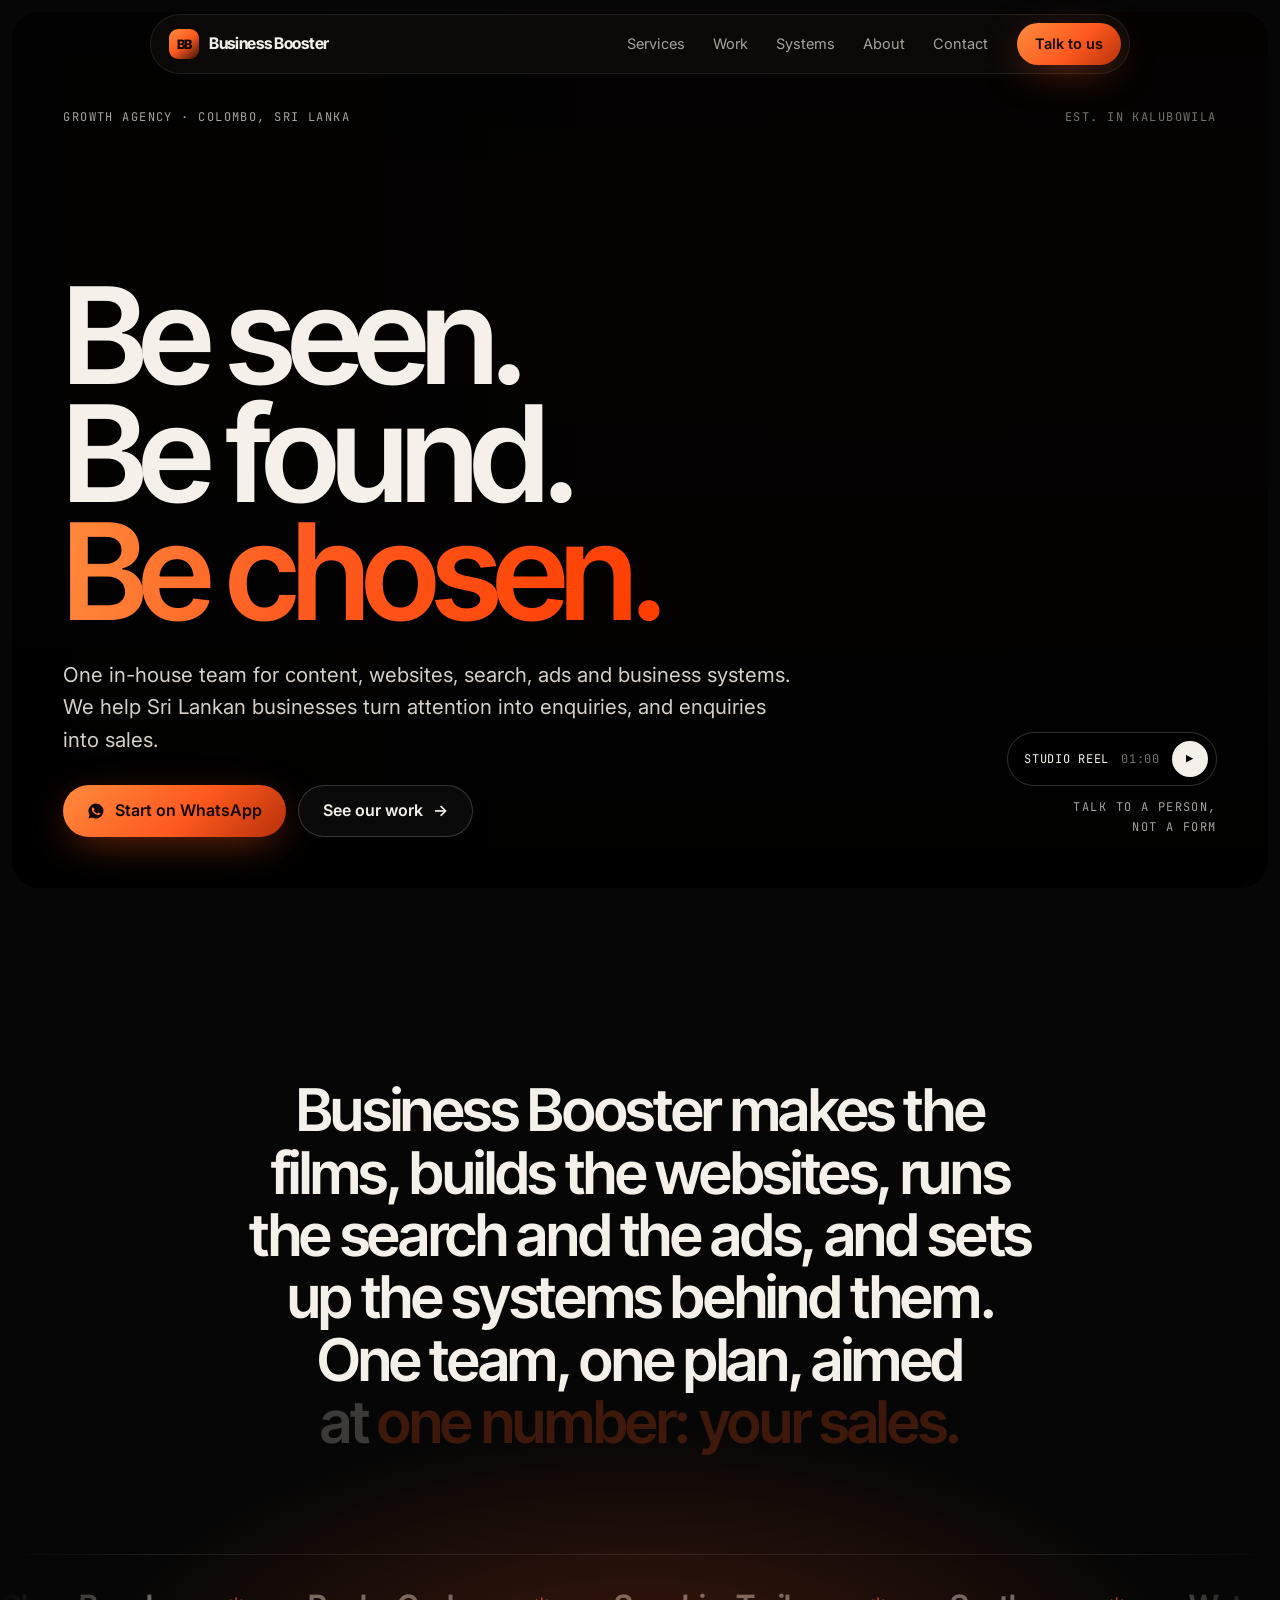
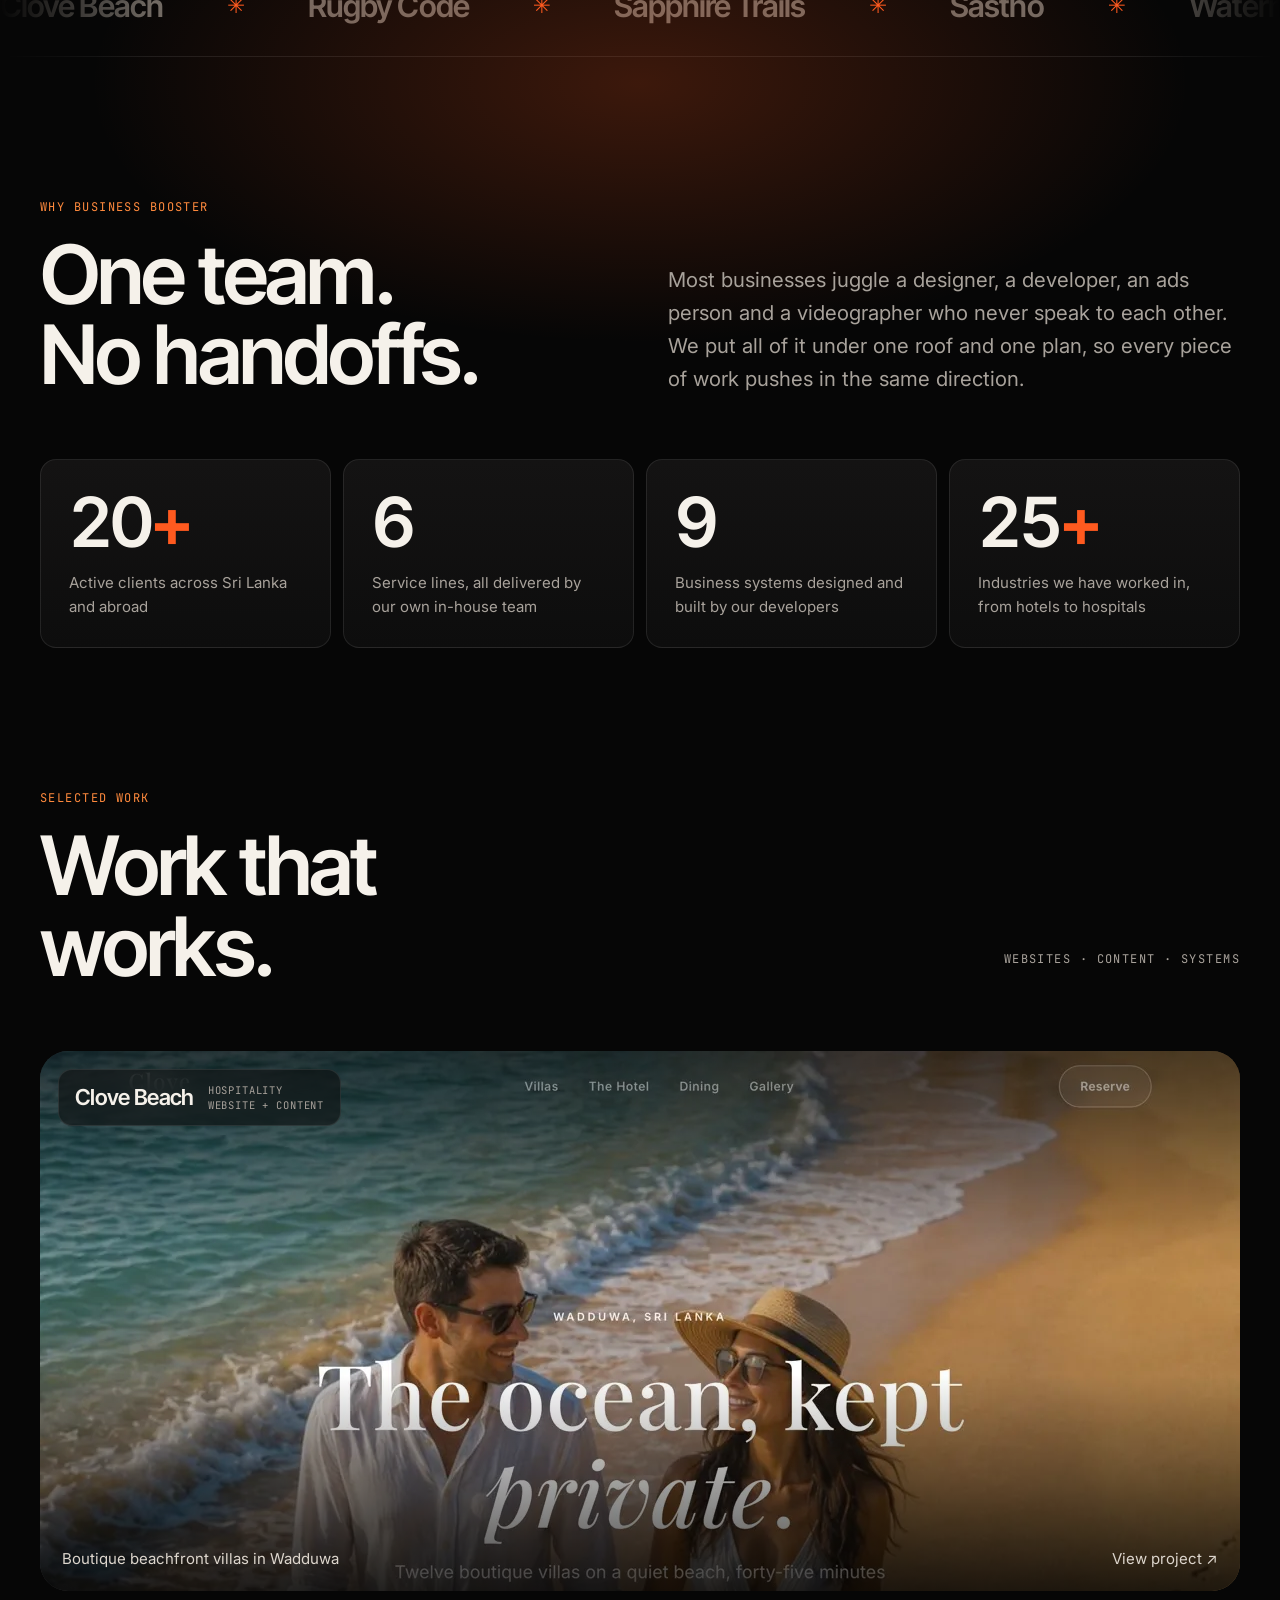
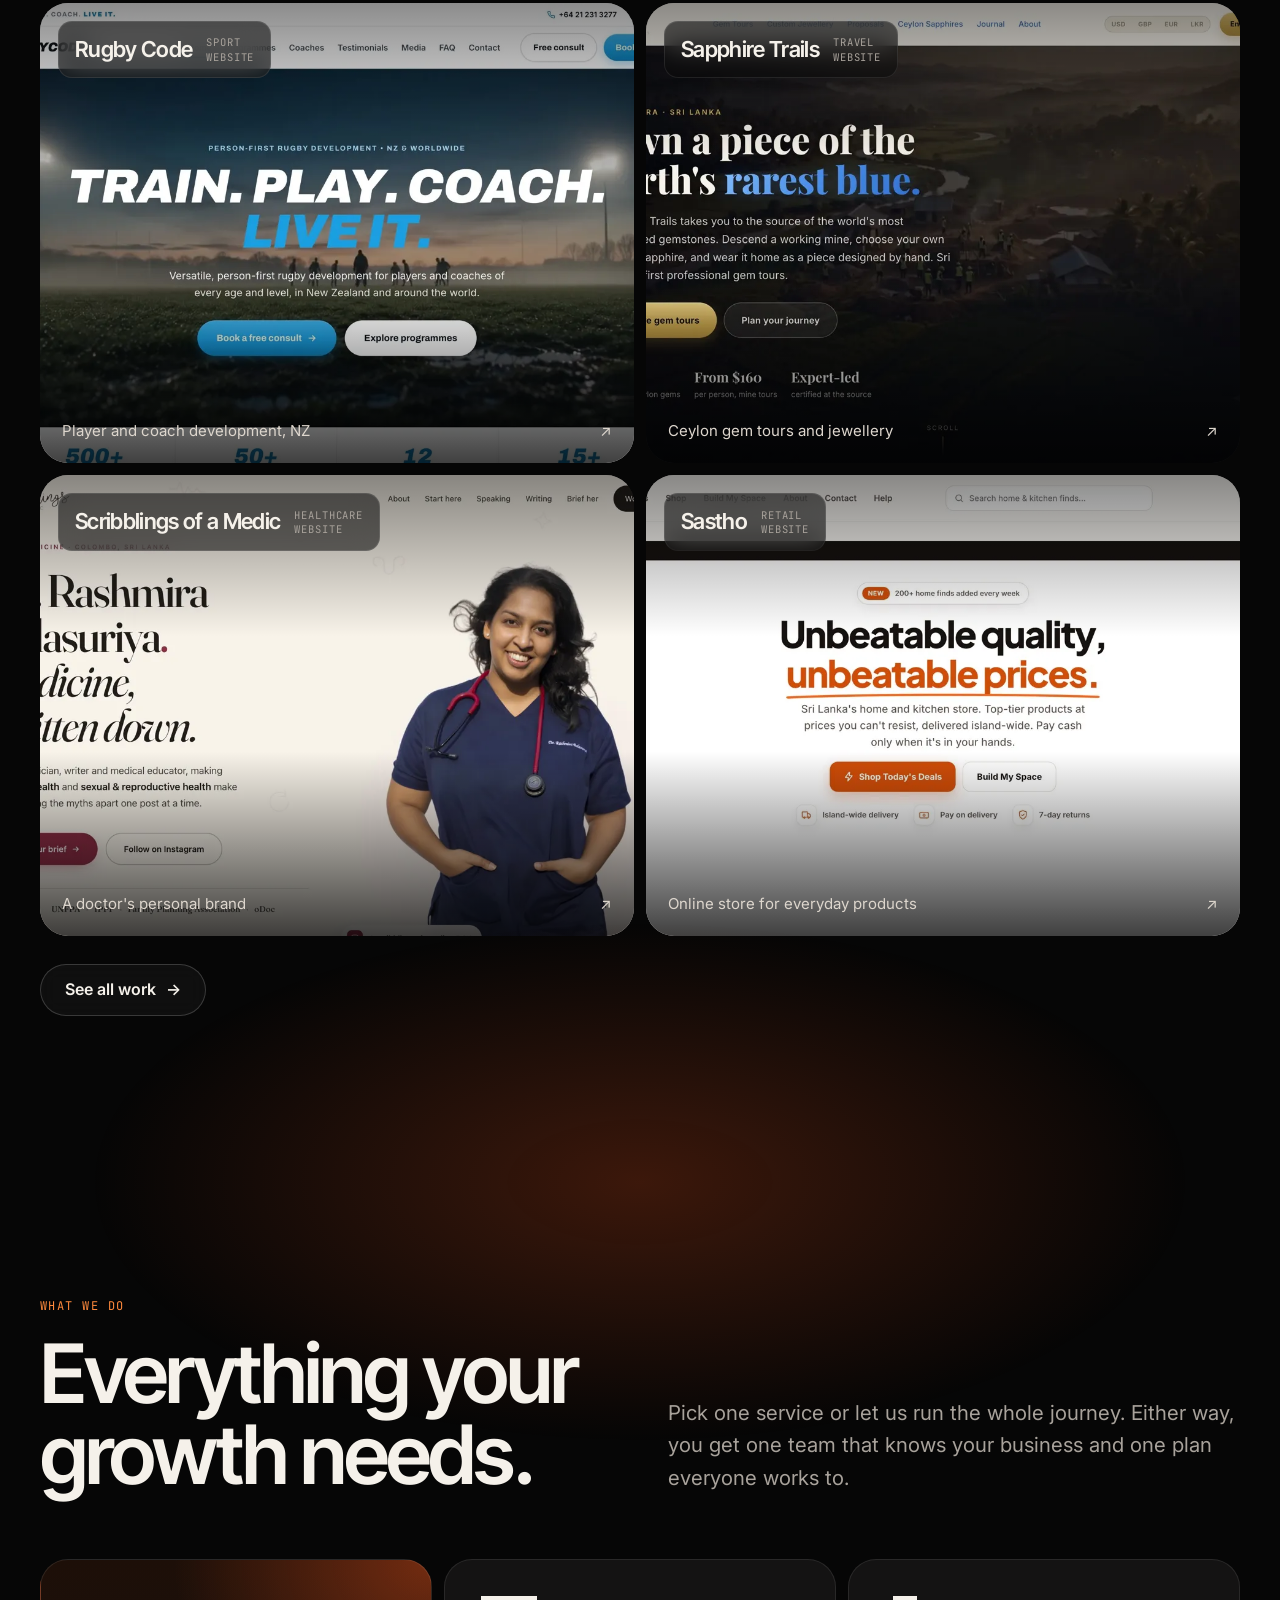
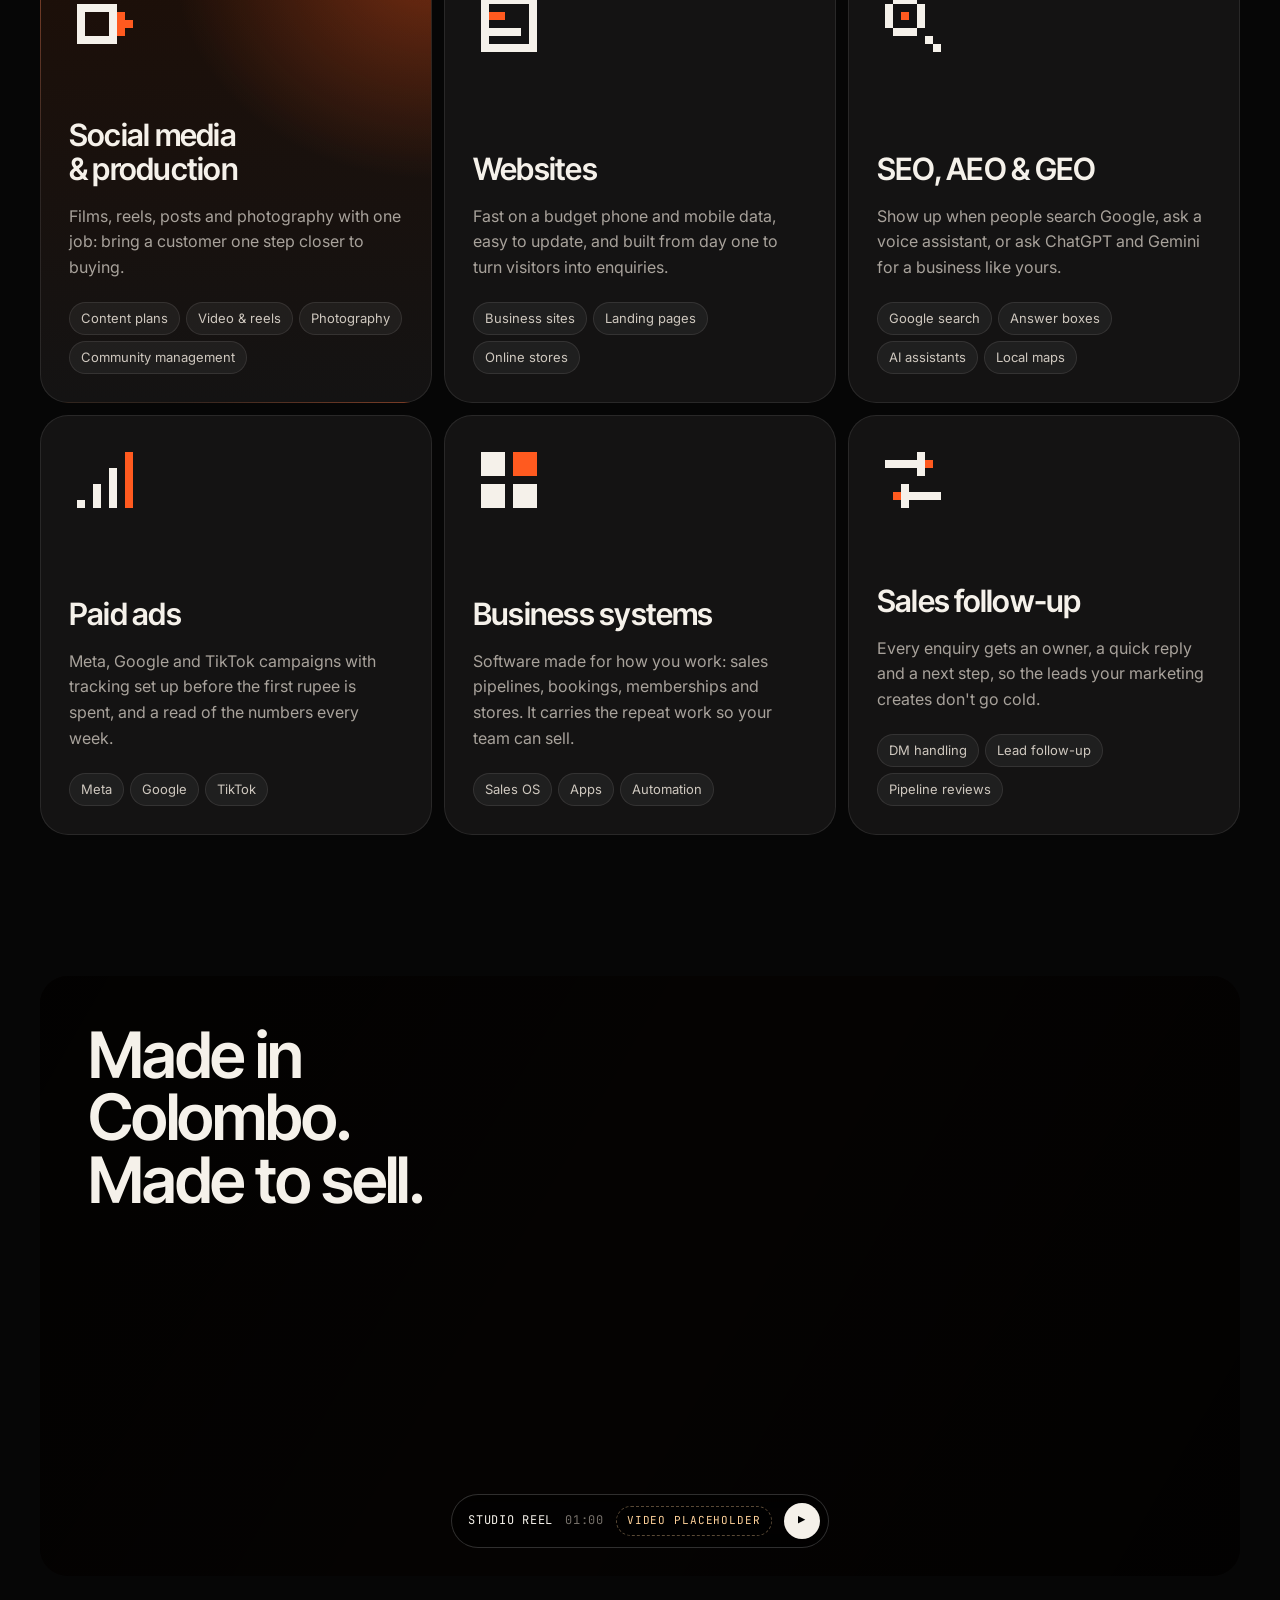
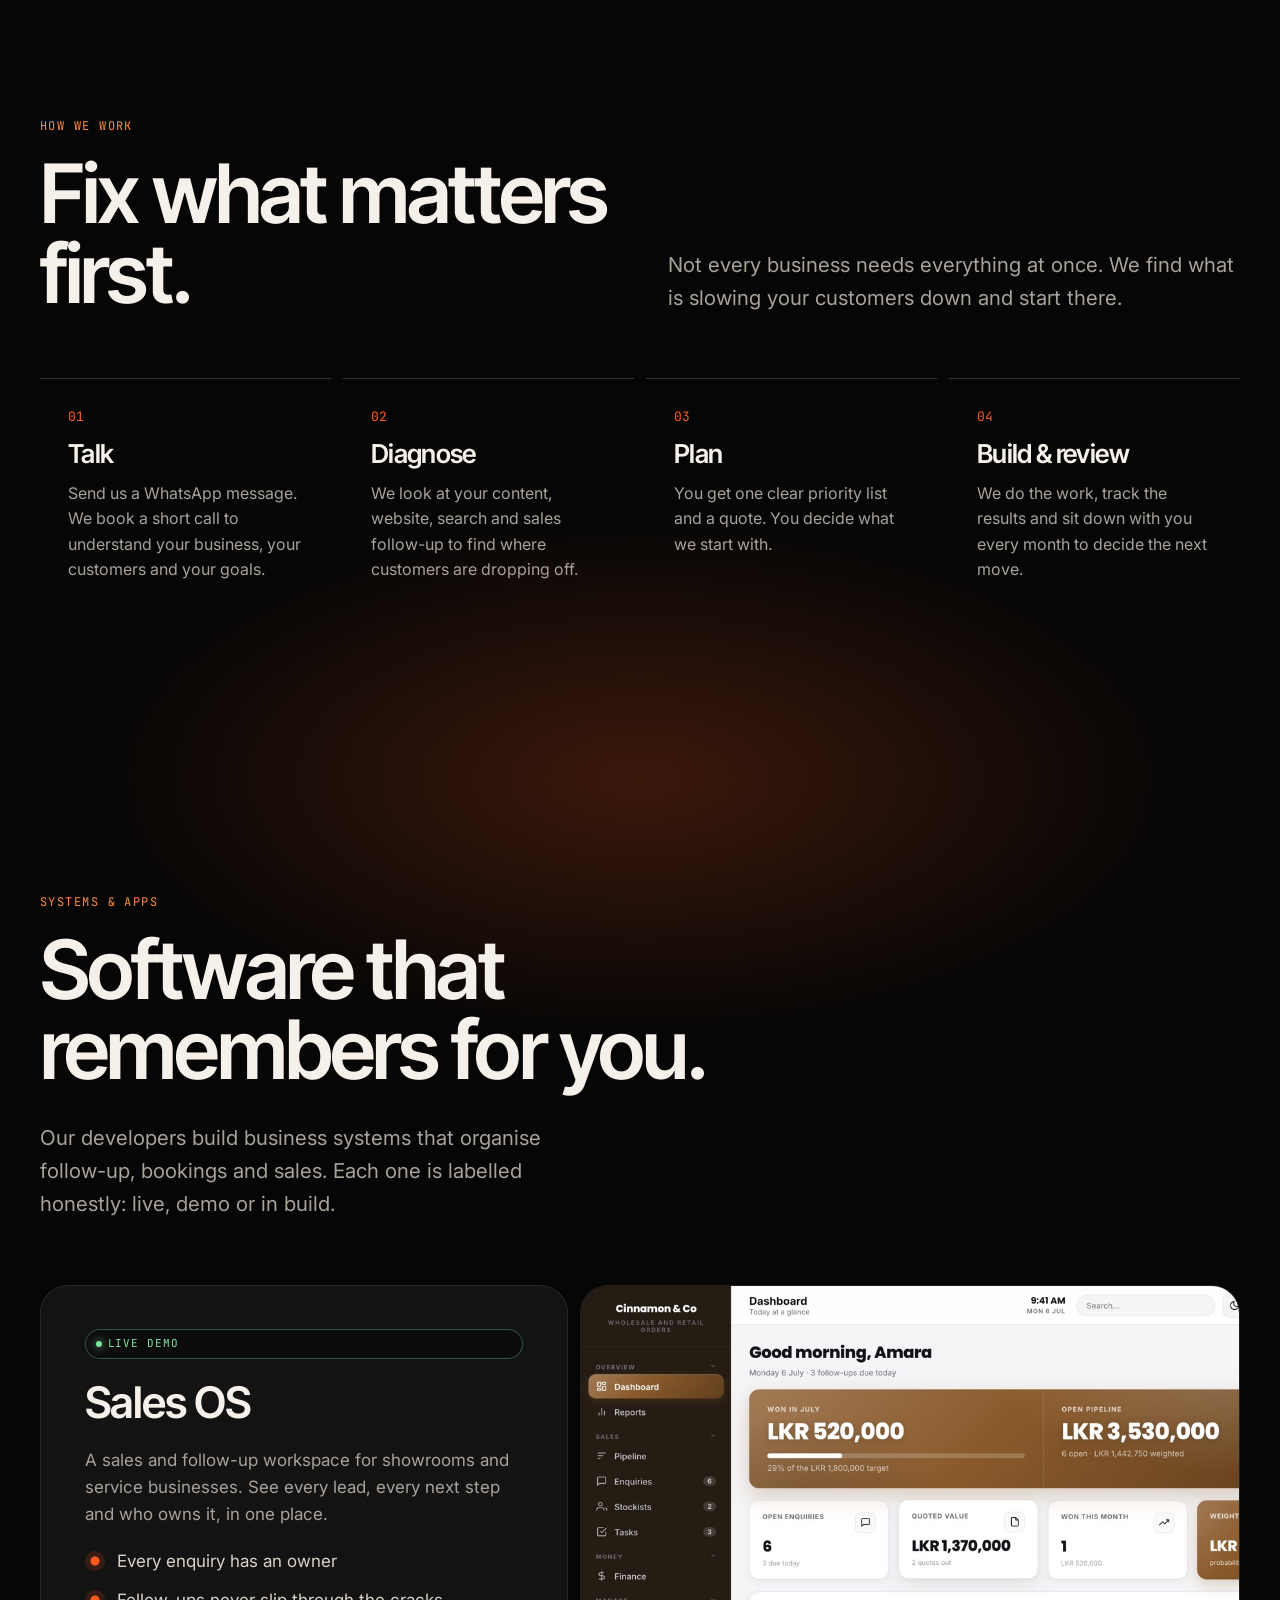
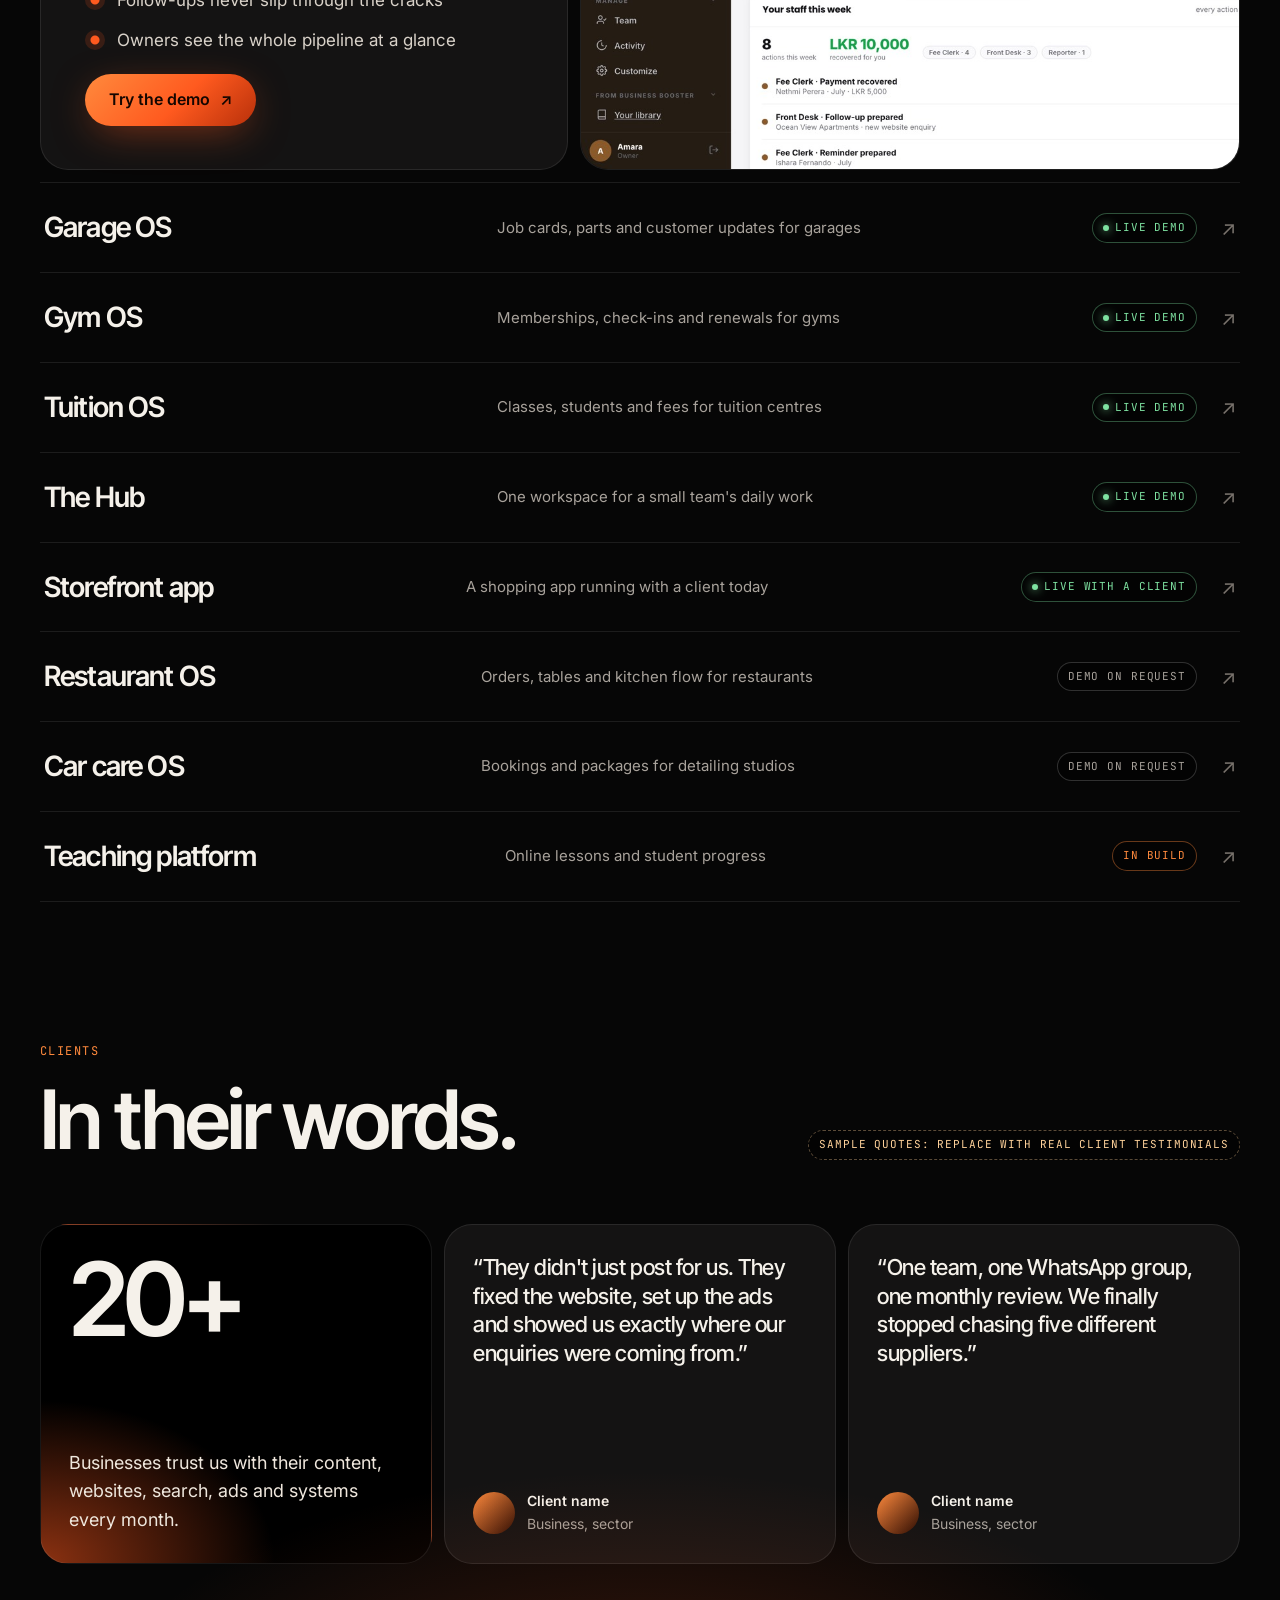
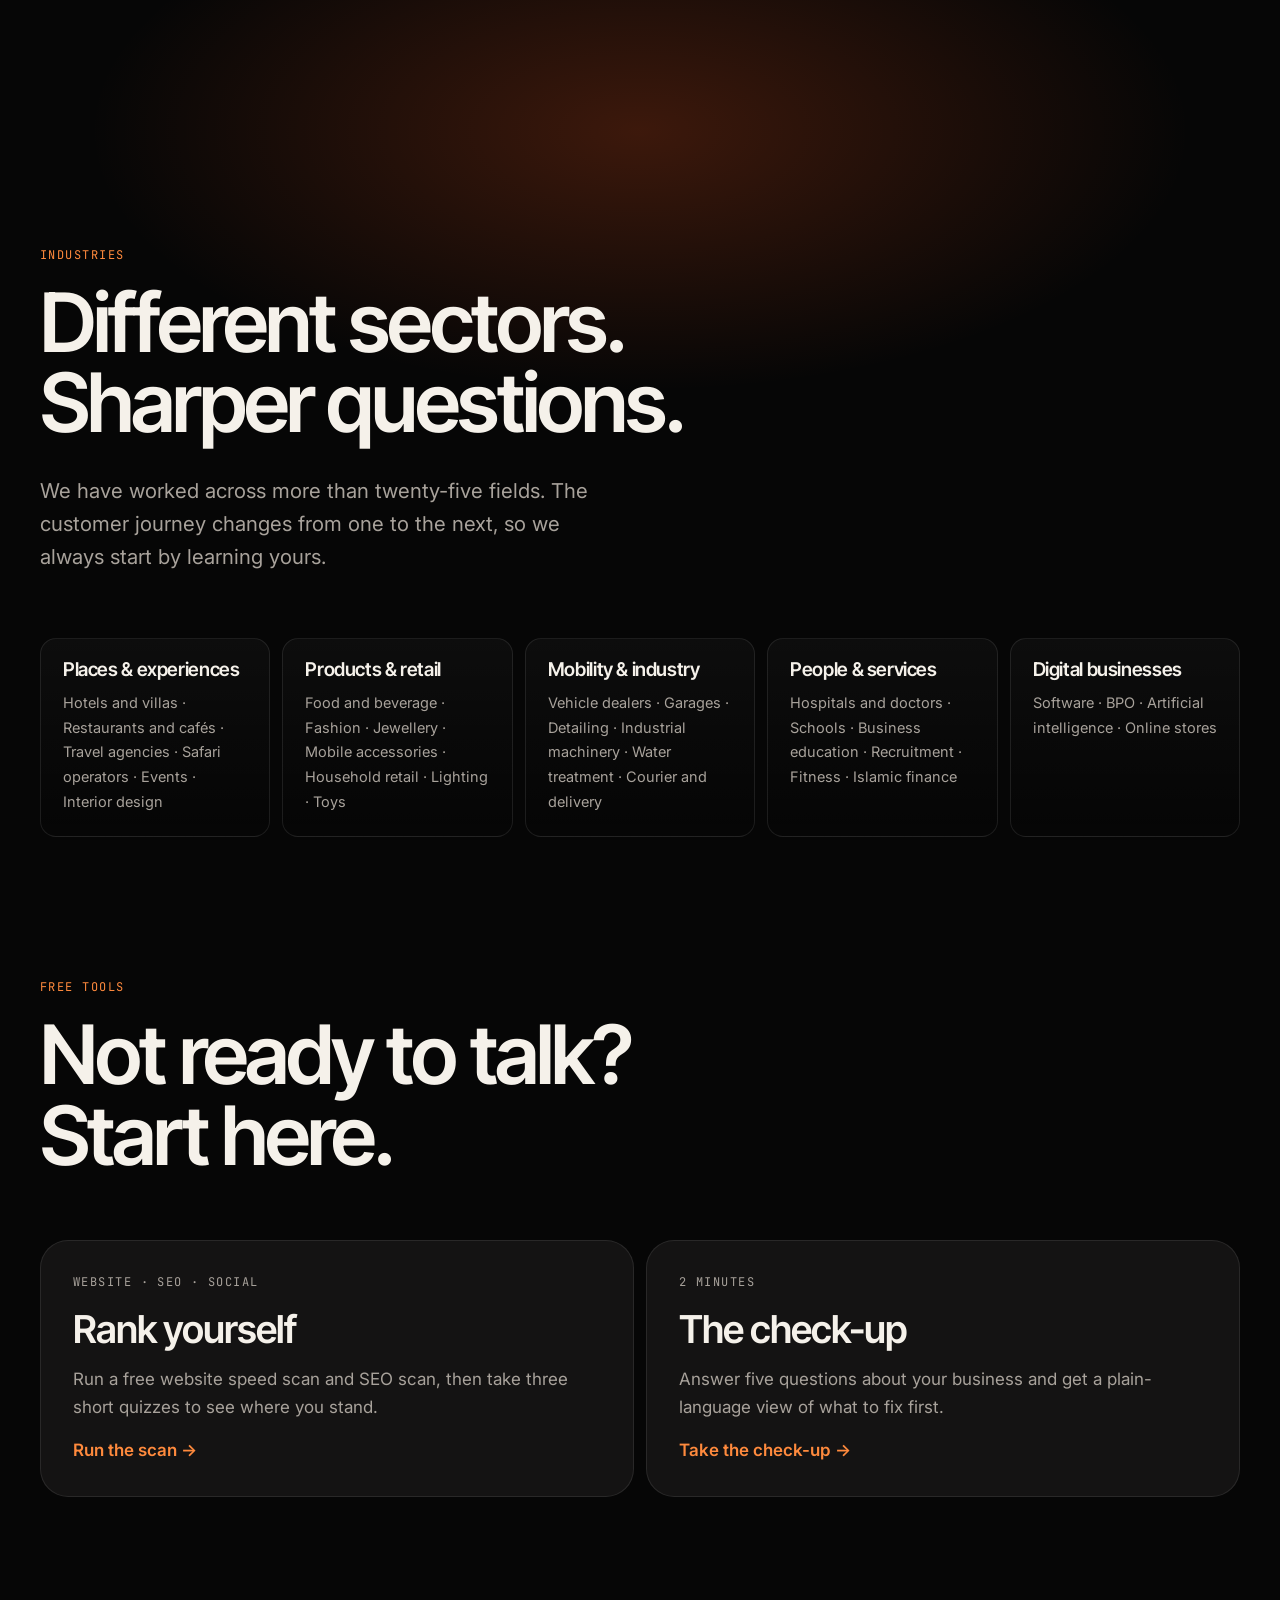
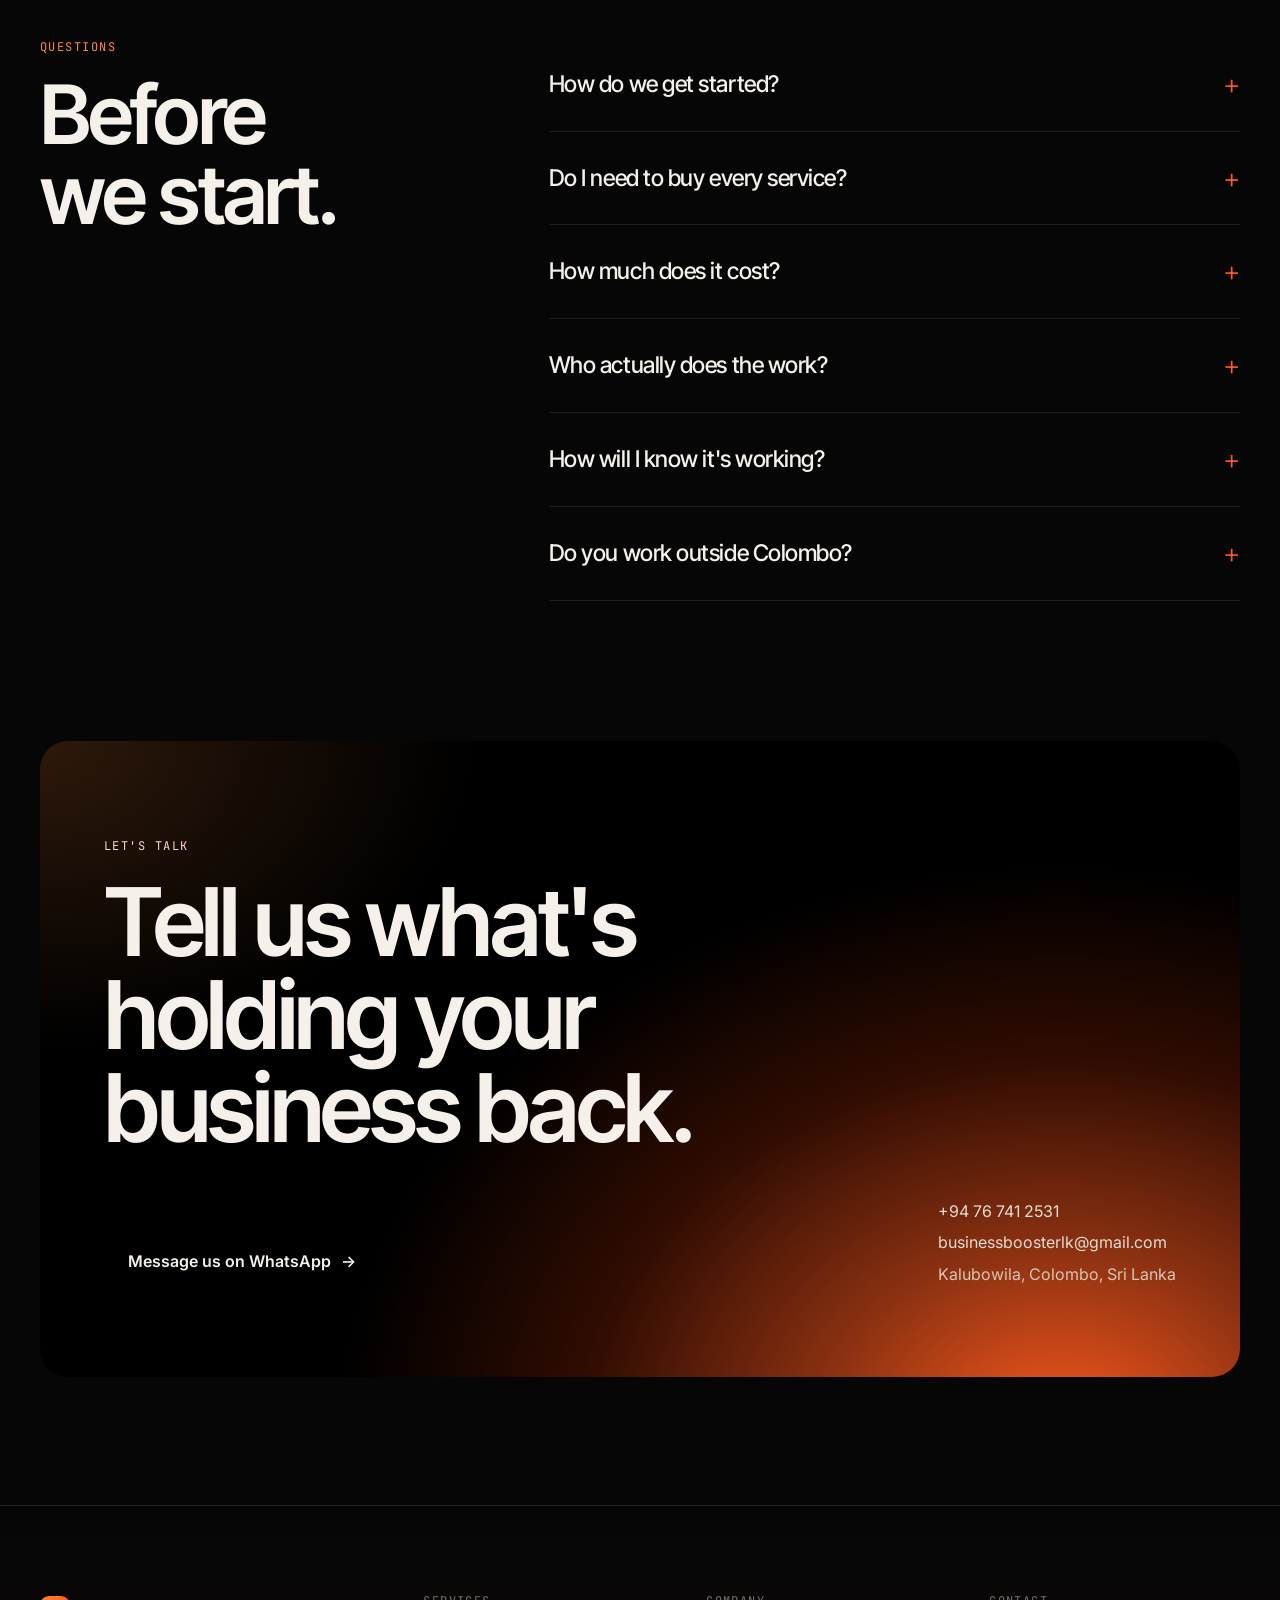
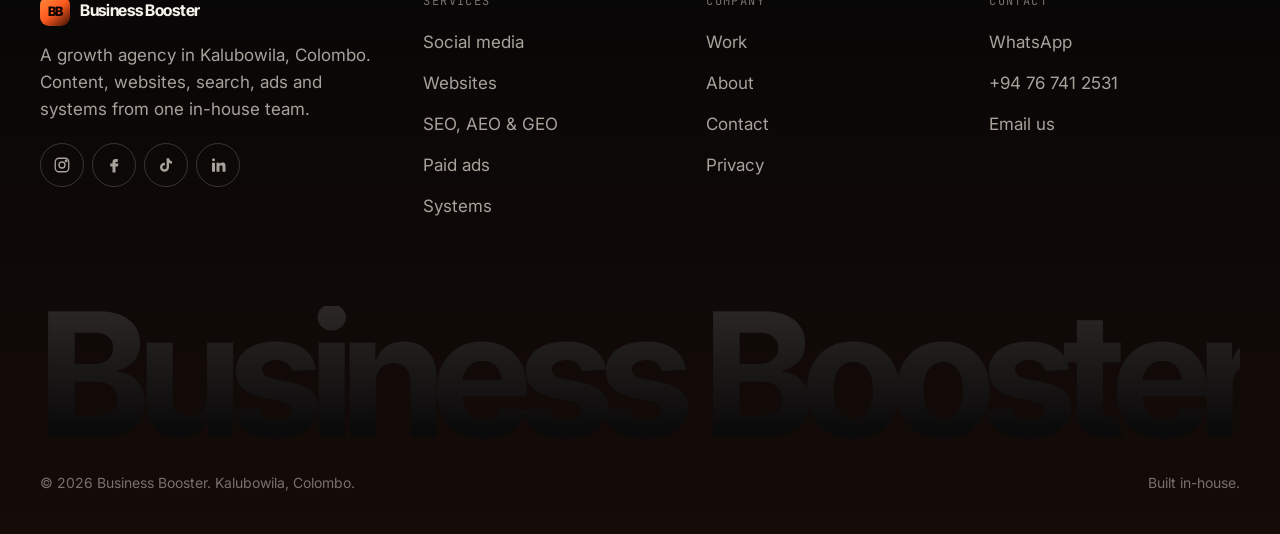
==== index.html @ fb24508f "Rebuild site with new black and orange design New home, services, work, about and contact pages with" ====
<!doctype html>
<html lang="en-GB">
<head>
<meta charset="utf-8">
<meta name="viewport" content="width=device-width,initial-scale=1,viewport-fit=cover">
<title>Business Booster | Growth agency in Colombo, Sri Lanka</title>
<meta name="description" content="Business Booster is a growth agency in Colombo. One in-house team for content, websites, SEO, AEO, GEO, paid ads and business systems, built to bring Sri Lankan businesses more customers.">
<meta property="og:type" content="website">
<meta property="og:site_name" content="Business Booster">
<meta property="og:title" content="Business Booster | Be seen. Be found. Be chosen.">
<meta property="og:description" content="One in-house team for content, websites, search, ads and business systems in Colombo, Sri Lanka.">
<meta property="og:image" content="assets/img/og.jpg">
<meta name="twitter:card" content="summary_large_image">
<meta name="theme-color" content="#060606">
<link rel="icon" href="assets/img/favicon.png" type="image/png">
<link rel="preconnect" href="https://fonts.googleapis.com">
<link rel="preconnect" href="https://fonts.gstatic.com" crossorigin>
<link rel="stylesheet" href="https://fonts.googleapis.com/css2?family=Inter+Tight:wght@500;600;700&family=Inter:wght@400;500;600&family=JetBrains+Mono:wght@400&display=swap">
<link rel="stylesheet" href="assets/css/style.css">
<script>document.documentElement.classList.add('js')</script>
<script type="application/ld+json">{"@context":"https://schema.org","@type":"ProfessionalService","name":"Business Booster","email":"businessboosterlk@gmail.com","telephone":"+94767412531","image":"assets/img/og.jpg","address":{"@type":"PostalAddress","addressLocality":"Kalubowila","addressRegion":"Colombo","addressCountry":"LK"},"areaServed":"Sri Lanka","founder":[{"@type":"Person","name":"Thulaib"},{"@type":"Person","name":"Shiara"}],"knowsAbout":["Social media marketing","Video production","Website development","SEO","Answer engine optimisation","Generative engine optimisation","Paid advertising","Business systems"]}</script>
</head>
<body>
<a class="skip" href="#main">Skip to content</a>

<header class="nav" aria-label="Main">
  <a class="brand" href="./" aria-label="Business Booster home"><span class="brand-mark">BB</span>Business Booster</a>
  <nav class="nav-links" aria-label="Primary">
    <a href="services/">Services</a>
    <a href="work/">Work</a>
    <a href="#systems">Systems</a>
    <a href="about/">About</a>
    <a href="contact/">Contact</a>
  </nav>
  <a class="btn btn-primary" href="https://wa.me/94767412531?text=Hi%20Business%20Booster%2C%20I%27d%20like%20to%20talk%20about%20growing%20my%20business.">Talk to us</a>
  <button class="menu-btn" aria-label="Open menu" aria-expanded="false" aria-controls="mobile-menu"><span></span></button>
</header>
<div class="mobile-menu" id="mobile-menu">
  <a href="./">Home</a>
  <a href="services/">Services</a>
  <a href="work/">Work</a>
  <a href="#systems">Systems</a>
  <a href="about/">About</a>
  <a href="contact/">Contact</a>
  <a class="btn btn-primary" href="https://wa.me/94767412531?text=Hi%20Business%20Booster%2C%20I%27d%20like%20to%20talk%20about%20growing%20my%20business.">Message us on WhatsApp</a>
</div>

<main id="main">

<!-- HERO -->
<section class="hero" aria-label="Introduction">
  <div class="hero-frame">
    <canvas class="streaks" aria-hidden="true"></canvas>
    <div class="hero-top">
      <span class="label">Growth agency · Colombo, Sri Lanka</span>
      <span class="label dim">Est. in Kalubowila</span>
    </div>
    <div class="hero-inner">
      <div class="hero-copy">
        <h1>Be seen.<br>Be found.<br><span class="o">Be chosen.</span></h1>
        <p class="lead">One in-house team for content, websites, search, ads and business systems. We help Sri Lankan businesses turn attention into enquiries, and enquiries into sales.</p>
        <div class="hero-actions">
          <a class="btn btn-primary" href="https://wa.me/94767412531?text=Hi%20Business%20Booster%2C%20I%27d%20like%20to%20talk%20about%20growing%20my%20business.">
            <svg viewBox="0 0 24 24" fill="currentColor" aria-hidden="true"><path d="M12 2a10 10 0 0 0-8.6 15.1L2 22l5-1.3A10 10 0 1 0 12 2Zm5.2 14.2c-.2.6-1.3 1.2-1.8 1.2-.5.1-1 .2-3.3-.7-2.8-1.1-4.5-3.9-4.7-4.1-.1-.2-1.1-1.5-1.1-2.8s.7-2 1-2.3c.2-.3.5-.3.7-.3h.5c.2 0 .4 0 .6.5l.8 2c.1.2.1.4 0 .5l-.3.5-.4.4c-.1.1-.3.3-.1.6.2.3.8 1.3 1.7 2.1 1.2 1 2.1 1.3 2.4 1.5.3.1.5.1.6-.1l.9-1c.2-.3.4-.2.6-.1l1.9.9c.3.1.5.2.5.3.1.2.1.8-.1 1.4Z"/></svg>
            Start on WhatsApp</a>
          <a class="btn btn-ghost" href="work/">See our work <span class="arrow">→</span></a>
        </div>
      </div>
      <div class="hero-side">
        <a class="reel-pill" href="#reel"><span>Studio reel</span><span class="dim">01:00</span><i aria-hidden="true">▶</i></a>
        <p class="label">Talk to a person,<br>not a form</p>
      </div>
    </div>
  </div>
</section>

<!-- STATEMENT -->
<section class="statement" aria-label="What we do">
  <div class="wrap">
    <p data-words>Business Booster makes the films, builds the websites, runs the search and the ads, and sets up the systems behind them. One team, one plan, aimed at <span class="hl">one number: your sales.</span></p>
  </div>
</section>

<!-- CLIENTS -->
<div class="marquee" aria-label="Some of the businesses we work with">
  <div class="marquee-track">
    <span>Clove Beach</span><span>Rugby Code</span><span>Sapphire Trails</span><span>Sastho</span><span>Waterman</span><span>Scribblings of a Medic</span>
    <span aria-hidden="true">Clove Beach</span><span aria-hidden="true">Rugby Code</span><span aria-hidden="true">Sapphire Trails</span><span aria-hidden="true">Sastho</span><span aria-hidden="true">Waterman</span><span aria-hidden="true">Scribblings of a Medic</span>
  </div>
</div>

<!-- NUMBERS -->
<section class="section glow-top" aria-labelledby="numbers-h">
  <div class="wrap">
    <div class="section-head">
      <div>
        <span class="label orange">Why Business Booster</span>
        <h2 id="numbers-h">One team.<br>No handoffs.</h2>
      </div>
      <p class="lead">Most businesses juggle a designer, a developer, an ads person and a videographer who never speak to each other. We put all of it under one roof and one plan, so every piece of work pushes in the same direction.</p>
    </div>
    <div class="numbers">
      <div class="num" data-reveal><b>20<em>+</em></b><p>Active clients across Sri Lanka and abroad</p></div>
      <div class="num" data-reveal><b>6</b><p>Service lines, all delivered by our own in-house team</p></div>
      <div class="num" data-reveal><b>9</b><p>Business systems designed and built by our developers</p></div>
      <div class="num" data-reveal><b>25<em>+</em></b><p>Industries we have worked in, from hotels to hospitals</p></div>
    </div>
  </div>
</section>

<!-- WORK -->
<section class="section" id="work" aria-labelledby="work-h" style="padding-top:0">
  <div class="wrap">
    <div class="section-head">
      <div>
        <span class="label orange">Selected work</span>
        <h2 id="work-h">Work that<br>works.</h2>
      </div>
      <p class="label">Websites · Content · Systems</p>
    </div>
    <div class="work-grid">
      <a class="work-card wide" href="https://businessboosterlk.github.io/clove-beach/" data-reveal>
        <img src="assets/img/work/clove-beach.webp" alt="Clove Beach villa website, home page" loading="lazy" width="1200" height="750">
        <div class="work-meta"><strong>Clove Beach</strong><small>Hospitality<br>Website + content</small></div>
        <div class="work-foot"><span>Boutique beachfront villas in Wadduwa</span><span>View project <span class="arrow">↗</span></span></div>
      </a>
      <a class="work-card" href="https://businessboosterlk.github.io/rugbycode/" data-reveal>
        <img src="assets/img/work/rugbycode.webp" alt="Rugby Code website, home page" loading="lazy" width="1200" height="750">
        <div class="work-meta"><strong>Rugby Code</strong><small>Sport<br>Website</small></div>
        <div class="work-foot"><span>Player and coach development, NZ</span><span class="arrow">↗</span></div>
      </a>
      <a class="work-card" href="https://businessboosterlk.github.io/sapphire-trails/" data-reveal>
        <img src="assets/img/work/sapphire-trails.webp" alt="Sapphire Trails website, home page" loading="lazy" width="1200" height="750">
        <div class="work-meta"><strong>Sapphire Trails</strong><small>Travel<br>Website</small></div>
        <div class="work-foot"><span>Ceylon gem tours and jewellery</span><span class="arrow">↗</span></div>
      </a>
      <a class="work-card" href="https://businessboosterlk.github.io/scribblings-of-a-medic/" data-reveal>
        <img src="assets/img/work/scribblings-of-a-medic.webp" alt="Scribblings of a Medic website, home page" loading="lazy" width="1200" height="750">
        <div class="work-meta"><strong>Scribblings of a Medic</strong><small>Healthcare<br>Website</small></div>
        <div class="work-foot"><span>A doctor's personal brand</span><span class="arrow">↗</span></div>
      </a>
      <a class="work-card" href="https://businessboosterlk.github.io/sastho/" data-reveal>
        <img src="assets/img/work/sastho.webp" alt="Sastho website, home page" loading="lazy" width="1200" height="750">
        <div class="work-meta"><strong>Sastho</strong><small>Retail<br>Website</small></div>
        <div class="work-foot"><span>Online store for everyday products</span><span class="arrow">↗</span></div>
      </a>
    </div>
    <p style="margin-top:28px"><a class="btn btn-ghost" href="work/">See all work <span class="arrow">→</span></a></p>
  </div>
</section>

<!-- SERVICES -->
<section class="section glow-top" id="services" aria-labelledby="svc-h">
  <div class="wrap">
    <div class="section-head">
      <div>
        <span class="label orange">What we do</span>
        <h2 id="svc-h">Everything your<br>growth needs.</h2>
      </div>
      <p class="lead">Pick one service or let us run the whole journey. Either way, you get one team that knows your business and one plan everyone works to.</p>
    </div>
    <div class="services">
      <a class="svc feature" href="services/#social" data-reveal>
        <svg class="svc-icon" viewBox="0 0 9 9" aria-hidden="true"><rect x="1" y="2" width="1" height="1"/><rect x="2" y="2" width="1" height="1"/><rect x="3" y="2" width="1" height="1"/><rect x="4" y="2" width="1" height="1"/><rect x="5" y="2" width="1" height="1"/><rect x="1" y="3" width="1" height="1"/><rect x="5" y="3" width="1" height="1"/><rect x="6" y="3" width="1" height="1" class="o"/><rect x="1" y="4" width="1" height="1"/><rect x="5" y="4" width="1" height="1"/><rect x="6" y="4" width="1" height="1" class="o"/><rect x="7" y="4" width="1" height="1" class="o"/><rect x="1" y="5" width="1" height="1"/><rect x="5" y="5" width="1" height="1"/><rect x="6" y="5" width="1" height="1" class="o"/><rect x="1" y="6" width="1" height="1"/><rect x="2" y="6" width="1" height="1"/><rect x="3" y="6" width="1" height="1"/><rect x="4" y="6" width="1" height="1"/><rect x="5" y="6" width="1" height="1"/></svg>
        <h3>Social media &amp; production</h3>
        <p>Films, reels, posts and photography with one job: bring a customer one step closer to buying.</p>
        <ul><li>Content plans</li><li>Video &amp; reels</li><li>Photography</li><li>Community management</li></ul>
      </a>
      <a class="svc" href="services/#websites" data-reveal>
        <svg class="svc-icon" viewBox="0 0 9 9" aria-hidden="true"><rect x="1" y="1" width="7" height="1"/><rect x="1" y="2" width="1" height="5"/><rect x="7" y="2" width="1" height="5"/><rect x="1" y="7" width="7" height="1"/><rect x="2" y="3" width="1" height="1" class="o"/><rect x="3" y="3" width="1" height="1" class="o"/><rect x="2" y="5" width="4" height="1"/></svg>
        <h3>Websites</h3>
        <p>Fast on a budget phone and mobile data, easy to update, and built from day one to turn visitors into enquiries.</p>
        <ul><li>Business sites</li><li>Landing pages</li><li>Online stores</li></ul>
      </a>
      <a class="svc" href="services/#search" data-reveal>
        <svg class="svc-icon" viewBox="0 0 9 9" aria-hidden="true"><rect x="2" y="1" width="3" height="1"/><rect x="1" y="2" width="1" height="3"/><rect x="5" y="2" width="1" height="3"/><rect x="2" y="5" width="3" height="1"/><rect x="3" y="3" width="1" height="1" class="o"/><rect x="6" y="6" width="1" height="1"/><rect x="7" y="7" width="1" height="1"/></svg>
        <h3>SEO, AEO &amp; GEO</h3>
        <p>Show up when people search Google, ask a voice assistant, or ask ChatGPT and Gemini for a business like yours.</p>
        <ul><li>Google search</li><li>Answer boxes</li><li>AI assistants</li><li>Local maps</li></ul>
      </a>
      <a class="svc" href="services/#ads" data-reveal>
        <svg class="svc-icon" viewBox="0 0 9 9" aria-hidden="true"><rect x="1" y="7" width="1" height="1"/><rect x="3" y="5" width="1" height="3"/><rect x="5" y="3" width="1" height="5"/><rect x="7" y="1" width="1" height="7" class="o"/></svg>
        <h3>Paid ads</h3>
        <p>Meta, Google and TikTok campaigns with tracking set up before the first rupee is spent, and a read of the numbers every week.</p>
        <ul><li>Meta</li><li>Google</li><li>TikTok</li></ul>
      </a>
      <a class="svc" href="services/#systems" data-reveal>
        <svg class="svc-icon" viewBox="0 0 9 9" aria-hidden="true"><rect x="1" y="1" width="3" height="3"/><rect x="5" y="1" width="3" height="3" class="o"/><rect x="1" y="5" width="3" height="3"/><rect x="5" y="5" width="3" height="3"/></svg>
        <h3>Business systems</h3>
        <p>Software made for how you work: sales pipelines, bookings, memberships and stores. It carries the repeat work so your team can sell.</p>
        <ul><li>Sales OS</li><li>Apps</li><li>Automation</li></ul>
      </a>
      <a class="svc" href="services/#follow-up" data-reveal>
        <svg class="svc-icon" viewBox="0 0 9 9" aria-hidden="true"><rect x="1" y="2" width="5" height="1"/><rect x="5" y="1" width="1" height="1"/><rect x="6" y="2" width="1" height="1" class="o"/><rect x="5" y="3" width="1" height="1"/><rect x="3" y="6" width="5" height="1"/><rect x="3" y="5" width="1" height="1"/><rect x="2" y="6" width="1" height="1" class="o"/><rect x="3" y="7" width="1" height="1"/></svg>
        <h3>Sales follow-up</h3>
        <p>Every enquiry gets an owner, a quick reply and a next step, so the leads your marketing creates don't go cold.</p>
        <ul><li>DM handling</li><li>Lead follow-up</li><li>Pipeline reviews</li></ul>
      </a>
    </div>
  </div>
</section>

<!-- REEL -->
<section class="section" id="reel" aria-labelledby="reel-h" style="padding-top:0">
  <div class="wrap">
    <div class="reel" data-reveal>
      <!-- Placeholder: replace with the real studio reel (<video controls poster="..." src="assets/video/reel.mp4">) -->
      <canvas class="streaks" aria-hidden="true"></canvas>
      <h2 id="reel-h">Made in Colombo.<br>Made to sell.</h2>
      <div class="reel-ui"><span class="reel-pill"><span>Studio reel</span><span class="dim">01:00</span><span class="tag ph">Video placeholder</span><i aria-hidden="true">▶</i></span></div>
    </div>
  </div>
</section>

<!-- PROCESS -->
<section class="section" aria-labelledby="how-h" style="padding-top:0">
  <div class="wrap">
    <div class="section-head">
      <div>
        <span class="label orange">How we work</span>
        <h2 id="how-h">Fix what matters<br>first.</h2>
      </div>
      <p class="lead">Not every business needs everything at once. We find what is slowing your customers down and start there.</p>
    </div>
    <div class="steps">
      <div class="step" data-reveal><h3>Talk</h3><p>Send us a WhatsApp message. We book a short call to understand your business, your customers and your goals.</p></div>
      <div class="step" data-reveal><h3>Diagnose</h3><p>We look at your content, website, search and sales follow-up to find where customers are dropping off.</p></div>
      <div class="step" data-reveal><h3>Plan</h3><p>You get one clear priority list and a quote. You decide what we start with.</p></div>
      <div class="step" data-reveal><h3>Build &amp; review</h3><p>We do the work, track the results and sit down with you every month to decide the next move.</p></div>
    </div>
  </div>
</section>

<!-- SYSTEMS -->
<section class="section glow-top" id="systems" aria-labelledby="sys-h">
  <div class="wrap">
    <div class="section-head">
      <div>
        <span class="label orange">Systems &amp; apps</span>
        <h2 id="sys-h">Software that<br>remembers for you.</h2>
      </div>
      <p class="lead">Our developers build business systems that organise follow-up, bookings and sales. Each one is labelled honestly: live, demo or in build.</p>
    </div>
    <div class="split" style="margin-bottom:12px">
      <div class="split-card" data-reveal>
        <span class="tag live">Live demo</span>
        <h3>Sales OS</h3>
        <p class="muted">A sales and follow-up workspace for showrooms and service businesses. See every lead, every next step and who owns it, in one place.</p>
        <ul class="checks"><li>Every enquiry has an owner</li><li>Follow-ups never slip through the cracks</li><li>Owners see the whole pipeline at a glance</li></ul>
        <a class="btn btn-primary" href="https://businessboosterlk.github.io/systems/sales-os/" style="align-self:flex-start">Try the demo <span class="arrow">↗</span></a>
      </div>
      <div class="split-card media" data-reveal><img src="assets/img/work/sales-os.jpg" alt="Sales OS dashboard showing leads and revenue" loading="lazy" width="1200" height="750"></div>
    </div>
    <div class="sys-list">
      <a class="sys-row" href="https://businessboosterlk.github.io/systems/garage-os/"><strong>Garage OS</strong><span class="muted">Job cards, parts and customer updates for garages</span><span class="tag live">Live demo</span><span class="go">↗</span></a>
      <a class="sys-row" href="https://businessboosterlk.github.io/systems/gym-os/"><strong>Gym OS</strong><span class="muted">Memberships, check-ins and renewals for gyms</span><span class="tag live">Live demo</span><span class="go">↗</span></a>
      <a class="sys-row" href="https://businessboosterlk.github.io/systems/tuition-os/"><strong>Tuition OS</strong><span class="muted">Classes, students and fees for tuition centres</span><span class="tag live">Live demo</span><span class="go">↗</span></a>
      <a class="sys-row" href="https://businessboosterlk.github.io/systems/the-hub/"><strong>The Hub</strong><span class="muted">One workspace for a small team's daily work</span><span class="tag live">Live demo</span><span class="go">↗</span></a>
      <a class="sys-row" href="https://businessboosterlk.github.io/systems/storefront-app/"><strong>Storefront app</strong><span class="muted">A shopping app running with a client today</span><span class="tag live">Live with a client</span><span class="go">↗</span></a>
      <a class="sys-row" href="https://businessboosterlk.github.io/systems/restaurant-os/"><strong>Restaurant OS</strong><span class="muted">Orders, tables and kitchen flow for restaurants</span><span class="tag">Demo on request</span><span class="go">↗</span></a>
      <a class="sys-row" href="https://businessboosterlk.github.io/systems/car-care-os/"><strong>Car care OS</strong><span class="muted">Bookings and packages for detailing studios</span><span class="tag">Demo on request</span><span class="go">↗</span></a>
      <a class="sys-row" href="https://businessboosterlk.github.io/systems/teaching-platform/"><strong>Teaching platform</strong><span class="muted">Online lessons and student progress</span><span class="tag soon">In build</span><span class="go">↗</span></a>
    </div>
  </div>
</section>

<!-- TESTIMONIALS -->
<section class="section" aria-labelledby="q-h" style="padding-top:0">
  <div class="wrap">
    <div class="section-head">
      <div>
        <span class="label orange">Clients</span>
        <h2 id="q-h">In their words.</h2>
      </div>
      <span class="tag ph">Sample quotes: replace with real client testimonials</span>
    </div>
    <div class="quotes">
      <div class="quote lead-card" data-reveal>
        <b class="big">20+</b>
        <p style="font-size:18px;color:#efe7dd">Businesses trust us with their content, websites, search, ads and systems every month.</p>
      </div>
      <figure class="quote" data-reveal style="margin:0">
        <blockquote>“They didn't just post for us. They fixed the website, set up the ads and showed us exactly where our enquiries were coming from.”</blockquote>
        <footer><span class="avatar" aria-hidden="true"></span><span><b>Client name</b>Business, sector</span></footer>
      </figure>
      <figure class="quote" data-reveal style="margin:0">
        <blockquote>“One team, one WhatsApp group, one monthly review. We finally stopped chasing five different suppliers.”</blockquote>
        <footer><span class="avatar" aria-hidden="true"></span><span><b>Client name</b>Business, sector</span></footer>
      </figure>
    </div>
  </div>
</section>

<!-- SECTORS -->
<section class="section glow-top" aria-labelledby="sec-h">
  <div class="wrap">
    <div class="section-head">
      <div>
        <span class="label orange">Industries</span>
        <h2 id="sec-h">Different sectors.<br>Sharper questions.</h2>
      </div>
      <p class="lead">We have worked across more than twenty-five fields. The customer journey changes from one to the next, so we always start by learning yours.</p>
    </div>
    <div class="sectors">
      <div class="sector" data-reveal><h4>Places &amp; experiences</h4><p>Hotels and villas · Restaurants and cafés · Travel agencies · Safari operators · Events · Interior design</p></div>
      <div class="sector" data-reveal><h4>Products &amp; retail</h4><p>Food and beverage · Fashion · Jewellery · Mobile accessories · Household retail · Lighting · Toys</p></div>
      <div class="sector" data-reveal><h4>Mobility &amp; industry</h4><p>Vehicle dealers · Garages · Detailing · Industrial machinery · Water treatment · Courier and delivery</p></div>
      <div class="sector" data-reveal><h4>People &amp; services</h4><p>Hospitals and doctors · Schools · Business education · Recruitment · Fitness · Islamic finance</p></div>
      <div class="sector" data-reveal><h4>Digital businesses</h4><p>Software · BPO · Artificial intelligence · Online stores</p></div>
    </div>
  </div>
</section>

<!-- FREE TOOLS -->
<section class="section" aria-labelledby="tools-h" style="padding-top:0">
  <div class="wrap">
    <div class="section-head">
      <div>
        <span class="label orange">Free tools</span>
        <h2 id="tools-h">Not ready to talk?<br>Start here.</h2>
      </div>
    </div>
    <div class="tools">
      <a class="tool" href="https://businessboosterlk.github.io/rank/" data-reveal>
        <span class="label">Website · SEO · Social</span>
        <h3>Rank yourself</h3>
        <p class="muted">Run a free website speed scan and SEO scan, then take three short quizzes to see where you stand.</p>
        <span class="more">Run the scan <span class="arrow">→</span></span>
      </a>
      <a class="tool" href="https://businessboosterlk.github.io/check-up/" data-reveal>
        <span class="label">2 minutes</span>
        <h3>The check-up</h3>
        <p class="muted">Answer five questions about your business and get a plain-language view of what to fix first.</p>
        <span class="more">Take the check-up <span class="arrow">→</span></span>
      </a>
    </div>
  </div>
</section>

<!-- FAQ -->
<section class="section" aria-labelledby="faq-h" style="padding-top:0">
  <div class="wrap faq-wrap">
    <div>
      <span class="label orange" style="display:block;margin-bottom:18px">Questions</span>
      <h2 id="faq-h">Before<br>we start.</h2>
    </div>
    <div class="faq">
      <details><summary>How do we get started?</summary><p>Send us a WhatsApp message on +94 76 741 2531. We'll set up a short call, learn about your business and tell you honestly what we would fix first. There's no cost for that first conversation.</p></details>
      <details><summary>Do I need to buy every service?</summary><p>No. Many clients start with one thing, like a new website or monthly content, and add more when it makes sense. We'll tell you when something isn't worth doing yet.</p></details>
      <details><summary>How much does it cost?</summary><p>Every business needs something different, so we send a clear written quote after the first call. You'll know exactly what's included and what it costs before anything starts.</p></details>
      <details><summary>Who actually does the work?</summary><p>Our own in-house team in Kalubowila: strategists, designers, video and photo crew, developers and ads specialists. We don't hand your work to freelancers you've never met.</p></details>
      <details><summary>How will I know it's working?</summary><p>We set up tracking before campaigns go live and review the numbers with you every month: enquiries, sales, search rankings and what we'll do next.</p></details>
      <details><summary>Do you work outside Colombo?</summary><p>Yes. We work with businesses across Sri Lanka and with clients abroad, including New Zealand.</p></details>
    </div>
  </div>
</section>

<!-- CTA -->
<section aria-labelledby="cta-h">
  <div class="wrap">
    <div class="cta" data-reveal>
      <span class="label" style="color:#ffd9c2">Let's talk</span>
      <h2 id="cta-h" style="margin-top:18px">Tell us what's holding your business back.</h2>
      <div class="cta-row">
        <a class="btn btn-dark" href="https://wa.me/94767412531?text=Hi%20Business%20Booster%2C%20I%27d%20like%20to%20talk%20about%20growing%20my%20business.">Message us on WhatsApp <span class="arrow">→</span></a>
        <div class="cta-contacts">
          <span>+94 76 741 2531</span>
          <span>businessboosterlk@gmail.com</span>
          <span class="dim" style="color:#d9c6b8">Kalubowila, Colombo, Sri Lanka</span>
        </div>
      </div>
    </div>
  </div>
</section>

</main>

<footer class="footer">
  <div class="wrap">
    <div class="footer-grid">
      <div>
        <a class="brand" href="./"><span class="brand-mark">BB</span>Business Booster</a>
        <p class="muted" style="margin-top:16px;max-width:34ch">A growth agency in Kalubowila, Colombo. Content, websites, search, ads and systems from one in-house team.</p>
        <div class="socials">
          <!-- Placeholder links: add the real profile URLs -->
          <a href="#" aria-label="Instagram"><svg viewBox="0 0 24 24" fill="none" stroke="currentColor" stroke-width="1.8" aria-hidden="true"><rect x="3" y="3" width="18" height="18" rx="5"/><circle cx="12" cy="12" r="4"/><circle cx="17.5" cy="6.5" r="1" fill="currentColor"/></svg></a>
          <a href="#" aria-label="Facebook"><svg viewBox="0 0 24 24" fill="currentColor" aria-hidden="true"><path d="M14 8h3V4h-3a4 4 0 0 0-4 4v2H7v4h3v8h4v-8h3l1-4h-4V8Z"/></svg></a>
          <a href="#" aria-label="TikTok"><svg viewBox="0 0 24 24" fill="currentColor" aria-hidden="true"><path d="M16 3c.4 2.2 1.8 3.6 4 4v3.2a7.6 7.6 0 0 1-4-1.2V15a6 6 0 1 1-6-6h.6v3.3A2.8 2.8 0 1 0 12.8 15V3H16Z"/></svg></a>
          <a href="#" aria-label="LinkedIn"><svg viewBox="0 0 24 24" fill="currentColor" aria-hidden="true"><path d="M4 9h4v12H4zM6 3a2 2 0 1 1 0 4 2 2 0 0 1 0-4Zm4 6h4v1.7c.6-1 1.9-2 3.9-2 4.1 0 4.1 2.8 4.1 6.2V21h-4v-5.5c0-1.4 0-3.1-2-3.1s-2 1.5-2 3V21h-4V9Z"/></svg></a>
        </div>
      </div>
      <div><h4>Services</h4><ul><li><a href="services/#social">Social media</a></li><li><a href="services/#websites">Websites</a></li><li><a href="services/#search">SEO, AEO &amp; GEO</a></li><li><a href="services/#ads">Paid ads</a></li><li><a href="services/#systems">Systems</a></li></ul></div>
      <div><h4>Company</h4><ul><li><a href="work/">Work</a></li><li><a href="about/">About</a></li><li><a href="contact/">Contact</a></li><li><a href="https://businessboosterlk.github.io/privacy/">Privacy</a></li></ul></div>
      <div><h4>Contact</h4><ul><li><a href="https://wa.me/94767412531">WhatsApp</a></li><li><a href="tel:+94767412531">+94 76 741 2531</a></li><li><a href="mailto:businessboosterlk@gmail.com">Email us</a></li></ul></div>
    </div>
    <div class="wordmark" aria-hidden="true">Business Booster</div>
    <div class="footer-base"><span>© <span data-year>2026</span> Business Booster. Kalubowila, Colombo.</span><span>Built in-house.</span></div>
  </div>
</footer>
<script src="assets/js/main.js" defer></script>
</body>
</html>
---- assets/css/style.css ----
/* Business Booster 2027
   Layout: dark, framed sections on a black ground; orange used as light (glows, gradients) and for the one primary action.
   Type: Inter Tight for display, Inter for text, JetBrains Mono for labels. */
:root{
  --black:#060606;
  --ink:#0d0d0d;
  --panel:#141313;
  --panel-2:#1b1918;
  --line:rgba(255,255,255,.09);
  --line-2:rgba(255,255,255,.18);
  --text:#f5f1ea;
  --muted:#a8a29b;
  --faint:#77716b;
  --orange:#ff5a1f;
  --orange-2:#ff8a3d;
  --ember:#b8300a;
  --glow:rgba(255,90,31,.55);
  --radius:28px;
  --radius-sm:16px;
  --wrap:1240px;
  --display:"Inter Tight",ui-sans-serif,system-ui,-apple-system,"Segoe UI",sans-serif;
  --body:"Inter",ui-sans-serif,system-ui,-apple-system,"Segoe UI",sans-serif;
  --mono:"JetBrains Mono",ui-monospace,Consolas,monospace;
  --ease:cubic-bezier(.16,1,.3,1);
  color-scheme:dark;
}
*{box-sizing:border-box}
html{-webkit-text-size-adjust:100%;scroll-behavior:smooth;overflow-x:clip}
body{margin:0;background:var(--black);color:var(--text);font-family:var(--body);font-size:17px;line-height:1.6;-webkit-font-smoothing:antialiased;overflow-x:hidden}
img,video,canvas{display:block;max-width:100%}
a{color:inherit;text-decoration:none}
button{font:inherit;color:inherit;cursor:pointer;background:none;border:0}
:focus-visible{outline:2px solid var(--orange);outline-offset:3px;border-radius:6px}
::selection{background:var(--orange);color:#000}
.skip{position:fixed;left:12px;top:12px;z-index:100;background:var(--orange);color:#000;padding:10px 14px;border-radius:10px;transform:translateY(-200%)}
.skip:focus{transform:none}

.wrap{width:100%;max-width:var(--wrap);margin-inline:auto;padding-left:max(20px,env(safe-area-inset-left,0px));padding-right:max(20px,env(safe-area-inset-right,0px))}
.label{font-family:var(--mono);font-size:12px;letter-spacing:.12em;text-transform:uppercase;color:var(--muted)}
.label.orange{color:var(--orange-2)}
h1,h2,h3,h4{font-family:var(--display);font-weight:600;letter-spacing:-.035em;line-height:.98;margin:0;text-wrap:balance}
h2{font-size:clamp(40px,6.4vw,88px)}
h3{font-size:clamp(24px,2.4vw,32px);letter-spacing:-.025em;line-height:1.1}
p{margin:0}
.muted{color:var(--muted)}
.lead{font-size:clamp(18px,1.6vw,21px);color:var(--muted);max-width:56ch}
.dim{color:var(--faint)}

/* Buttons */
.btn{display:inline-flex;align-items:center;gap:10px;min-height:52px;padding:0 24px;border-radius:999px;font-weight:600;font-size:16px;transition:transform .3s var(--ease),background .3s,box-shadow .3s;white-space:nowrap}
.btn svg{width:18px;height:18px;flex:none}
.btn-primary{background:linear-gradient(135deg,var(--orange-2),var(--orange) 55%,var(--ember));color:#140600;box-shadow:0 10px 40px -10px var(--glow)}
.btn-primary:hover{transform:translateY(-2px);box-shadow:0 18px 50px -12px var(--glow)}
.btn-ghost{border:1px solid var(--line-2);background:rgba(255,255,255,.04);backdrop-filter:blur(10px)}
.btn-ghost:hover{background:rgba(255,255,255,.1)}
.btn-dark{background:#000;color:var(--text)}
.btn-dark:hover{transform:translateY(-2px)}
.arrow{display:inline-block;transition:transform .3s var(--ease)}
a:hover .arrow{transform:translateX(4px)}
.tag{display:inline-flex;align-items:center;gap:6px;font-family:var(--mono);font-size:11px;letter-spacing:.08em;text-transform:uppercase;padding:5px 10px;border-radius:999px;border:1px solid var(--line-2);color:var(--muted);background:rgba(0,0,0,.35);backdrop-filter:blur(8px)}
.tag.live{color:#7ee2a1;border-color:rgba(126,226,161,.35)}
.tag.live::before{content:"";width:6px;height:6px;border-radius:50%;background:currentColor;box-shadow:0 0 10px currentColor}
.tag.soon{color:var(--orange-2);border-color:rgba(255,138,61,.4)}
.tag.ph{color:#ffd29a;border-color:rgba(255,210,154,.35);border-style:dashed}

/* Nav: floating pill */
.nav{position:fixed;z-index:50;top:max(14px,env(safe-area-inset-top,0px));left:50%;transform:translateX(-50%);width:min(calc(100% - 28px),980px);display:flex;align-items:center;gap:16px;padding:8px 8px 8px 18px;border-radius:999px;background:rgba(14,13,12,.72);border:1px solid var(--line);backdrop-filter:blur(18px) saturate(140%);-webkit-backdrop-filter:blur(18px) saturate(140%);transition:background .3s,box-shadow .3s}
.nav.scrolled{background:rgba(10,9,9,.9);box-shadow:0 20px 60px -20px rgba(0,0,0,.8)}
.brand{display:flex;align-items:center;gap:10px;font-family:var(--display);font-weight:700;letter-spacing:-.02em;font-size:16px;white-space:nowrap}
.brand-mark{width:30px;height:30px;border-radius:9px;background:linear-gradient(140deg,var(--orange-2),var(--orange) 50%,#3a1003);display:grid;place-items:center;color:#120500;font-size:13px;font-weight:800;letter-spacing:-.04em}
.nav-links{display:flex;gap:2px;margin-left:auto}
.nav-links a{padding:9px 13px;border-radius:999px;font-size:14.5px;color:var(--muted);transition:color .2s,background .2s}
.nav-links a:hover,.nav-links a[aria-current="page"]{color:var(--text);background:rgba(255,255,255,.07)}
.nav .btn{min-height:42px;padding:0 18px;font-size:14.5px}
.menu-btn{display:none;width:44px;height:44px;border-radius:50%;border:1px solid var(--line-2);place-items:center;margin-left:auto}
.menu-btn span{display:block;width:16px;height:1.5px;background:var(--text);box-shadow:0 5px 0 var(--text),0 -5px 0 var(--text)}
.mobile-menu{position:fixed;inset:0;z-index:49;background:radial-gradient(120% 70% at 50% 0%,rgba(255,90,31,.28),transparent 60%),var(--black);padding:110px 24px 40px;display:flex;flex-direction:column;gap:6px;opacity:0;visibility:hidden;transition:opacity .35s var(--ease),visibility .35s}
.mobile-menu.open{opacity:1;visibility:visible}
.mobile-menu a{font-family:var(--display);font-size:38px;font-weight:600;letter-spacing:-.03em;padding:6px 0;border-bottom:1px solid var(--line)}
.mobile-menu .btn{margin-top:24px;font-family:var(--body);font-size:17px;border:0;justify-content:center}
@media (max-width:900px){.nav-links,.nav .btn{display:none}.menu-btn{display:grid}}

/* Hero */
.hero{padding:12px}
.hero-frame{position:relative;border-radius:var(--radius);overflow:hidden;min-height:min(100svh - 24px,920px);display:flex;flex-direction:column;justify-content:flex-end;background:radial-gradient(90% 70% at 70% 40%,#2a0d02 0%,#0b0503 55%,#000 100%);isolation:isolate}
.hero-frame canvas,.hero-frame video{position:absolute;inset:0;width:100%;height:100%;object-fit:cover;z-index:-2}
.hero-frame::after{content:"";position:absolute;inset:0;z-index:-1;background:linear-gradient(180deg,rgba(0,0,0,.3) 0%,transparent 30%,rgba(0,0,0,.25) 55%,rgba(0,0,0,.9) 100%),linear-gradient(90deg,rgba(0,0,0,.55),transparent 55%)}
.hero-inner{display:grid;grid-template-columns:1fr auto;align-items:end;gap:32px;padding:clamp(28px,4vw,56px)}
.hero h1{font-size:clamp(56px,10.5vw,168px);letter-spacing:-.055em;line-height:.88;font-weight:600}
.hero h1 .o{background:linear-gradient(100deg,var(--orange-2),var(--orange) 40%,#ff3d00);-webkit-background-clip:text;background-clip:text;color:transparent}
.hero-copy{display:flex;flex-direction:column;gap:28px;min-width:0}
.hero-copy .lead{color:#d6d0c8}
.hero-actions{display:flex;flex-wrap:wrap;gap:12px}
.hero-side{display:flex;flex-direction:column;gap:12px;align-items:flex-end;text-align:right;max-width:260px}
.reel-pill{display:flex;align-items:center;gap:12px;padding:8px 8px 8px 16px;border-radius:999px;background:rgba(0,0,0,.5);border:1px solid var(--line-2);backdrop-filter:blur(12px);font-family:var(--mono);font-size:12px;letter-spacing:.06em;text-transform:uppercase}
.reel-pill i{width:36px;height:36px;border-radius:50%;background:var(--text);color:#000;display:grid;place-items:center;font-style:normal}
.hero-top{position:absolute;top:96px;left:clamp(28px,4vw,56px);right:clamp(28px,4vw,56px);display:flex;justify-content:space-between;gap:16px}
@media (max-width:820px){.hero-inner{grid-template-columns:1fr;padding-top:0}.hero-side{align-items:flex-start;text-align:left}.hero-frame{justify-content:flex-start}.hero-top{position:relative;top:auto;left:auto;right:auto;padding:100px 28px 28px}.hero-top .dim{display:none}.hero-inner{margin-top:auto}}

/* Statement with scroll-lit words */
.statement{padding:clamp(100px,14vw,180px) 0 clamp(60px,8vw,100px);text-align:center}
.statement p{font-family:var(--display);font-weight:600;font-size:clamp(30px,4.6vw,64px);letter-spacing:-.04em;line-height:1.06;max-width:22ch;margin:0 auto;text-wrap:balance}
.js .statement .w{opacity:.22;transition:opacity .4s}
.js .statement .w.lit{opacity:1}
.statement .w.hl{color:var(--orange)}

/* Marquee */
.marquee{overflow:hidden;padding:26px 0;border-block:1px solid var(--line);mask-image:linear-gradient(90deg,transparent,#000 12%,#000 88%,transparent);-webkit-mask-image:linear-gradient(90deg,transparent,#000 12%,#000 88%,transparent)}
.marquee-track{display:flex;gap:64px;width:max-content;animation:marquee 38s linear infinite}
.marquee span{font-family:var(--display);font-size:clamp(22px,2.4vw,32px);font-weight:600;letter-spacing:-.03em;color:#6f6a64;white-space:nowrap;display:flex;align-items:center;gap:64px}
.marquee span::after{content:"✳";color:var(--orange);font-size:.7em}
@keyframes marquee{to{transform:translateX(-50%)}}

/* Sections */
.section{padding:clamp(90px,11vw,150px) 0}
.section-head{display:flex;justify-content:space-between;align-items:flex-end;gap:32px;flex-wrap:wrap;margin-bottom:clamp(40px,5vw,64px)}
.section-head .lead{max-width:44ch}
.section-head .label{display:block;margin-bottom:18px}
.glow-top{position:relative;isolation:isolate;overflow-x:clip}
.glow-top::before{content:"";position:absolute;z-index:-1;left:50%;top:0;width:min(1100px,120vw);height:520px;transform:translate(-50%,-45%);background:radial-gradient(closest-side,rgba(255,90,31,.22),transparent);pointer-events:none}

/* Numbers */
.numbers{display:grid;grid-template-columns:repeat(4,1fr);gap:12px}
.num{padding:28px;border-radius:var(--radius-sm);background:linear-gradient(180deg,var(--panel),var(--ink));border:1px solid var(--line);min-width:0}
.num b{display:block;font-family:var(--display);font-size:clamp(48px,5.4vw,76px);font-weight:600;letter-spacing:-.05em;line-height:1;font-variant-numeric:tabular-nums}
.num b em{font-style:normal;color:var(--orange)}
.num p{margin-top:14px;color:var(--muted);font-size:15px}
@media (max-width:900px){.numbers{grid-template-columns:repeat(2,1fr)}}
@media (max-width:480px){.numbers{grid-template-columns:1fr}}

/* Work grid */
.work-grid{display:grid;grid-template-columns:repeat(2,1fr);gap:12px}
.work-card{position:relative;border-radius:var(--radius);overflow:hidden;aspect-ratio:4/3.1;background:var(--panel);isolation:isolate;max-width:100%}
.work-card img{width:100%;height:100%;object-fit:cover;object-position:top;transition:transform 1.2s var(--ease)}
.work-card::after{content:"";position:absolute;inset:0;background:linear-gradient(180deg,rgba(0,0,0,.45),transparent 35%,transparent 60%,rgba(0,0,0,.75));z-index:1}
.work-card:hover img{transform:scale(1.045)}
.work-meta{position:absolute;z-index:2;left:18px;top:18px;display:flex;align-items:center;gap:14px;padding:10px 16px;border-radius:14px;background:rgba(10,10,10,.55);border:1px solid var(--line);backdrop-filter:blur(14px)}
.work-meta strong{font-family:var(--display);font-size:22px;letter-spacing:-.03em;font-weight:600}
.work-meta small{font-family:var(--mono);font-size:10.5px;letter-spacing:.08em;text-transform:uppercase;color:var(--muted);line-height:1.35}
.work-foot{position:absolute;z-index:2;left:22px;right:22px;bottom:20px;display:flex;justify-content:space-between;align-items:center;gap:12px;font-size:15px;color:#ddd6cd}
.work-card.wide{grid-column:span 2;aspect-ratio:16/7.2}
@media (max-width:760px){.work-grid{grid-template-columns:1fr}.work-card.wide{grid-column:auto;aspect-ratio:4/3.1}}

/* Services */
.services{display:grid;grid-template-columns:repeat(3,1fr);gap:12px}
.svc{position:relative;display:flex;flex-direction:column;gap:18px;padding:28px;border-radius:var(--radius);background:var(--panel);border:1px solid var(--line);min-height:420px;overflow:hidden;isolation:isolate;transition:border-color .3s,transform .4s var(--ease)}
.svc::before{content:"";position:absolute;z-index:-1;inset:auto -30% -55% -30%;height:80%;background:radial-gradient(closest-side,rgba(255,90,31,.32),transparent);opacity:0;transition:opacity .5s}
.svc:hover{border-color:rgba(255,90,31,.45);transform:translateY(-4px)}
.svc:hover::before{opacity:1}
.svc-icon{width:72px;height:72px;margin-bottom:auto}
.svc-icon rect{fill:var(--text)}
.svc-icon rect.o{fill:var(--orange)}
.svc h3{margin-top:40px}
.svc p{color:var(--muted);font-size:16px}
.svc ul{list-style:none;padding:0;margin:4px 0 0;display:flex;flex-wrap:wrap;gap:6px}
.svc li{font-size:13px;padding:5px 11px;border-radius:999px;background:rgba(255,255,255,.05);border:1px solid var(--line);color:#cfc8bf}
.svc.feature{background:radial-gradient(120% 90% at 100% 0%,rgba(255,90,31,.38),transparent 55%),linear-gradient(180deg,#1d0f08,var(--panel))}
@media (max-width:1000px){.services{grid-template-columns:repeat(2,1fr)}}
@media (max-width:640px){.services{grid-template-columns:1fr}.svc{min-height:0}}

/* Steps */
.steps{display:grid;grid-template-columns:repeat(4,1fr);gap:12px;counter-reset:s}
.step{padding:28px;border-top:1px solid var(--line-2);display:flex;flex-direction:column;gap:12px}
.step::before{counter-increment:s;content:"0" counter(s);font-family:var(--mono);font-size:13px;color:var(--orange)}
.step h3{font-size:26px}
.step p{color:var(--muted);font-size:16px}
@media (max-width:900px){.steps{grid-template-columns:repeat(2,1fr)}}
@media (max-width:520px){.steps{grid-template-columns:1fr}}

/* Systems list */
.sys-list{border-top:1px solid var(--line)}
.sys-row{display:grid;grid-template-columns:1.2fr 1.6fr auto auto;gap:24px;align-items:center;padding:22px 4px;border-bottom:1px solid var(--line);transition:background .25s,padding .3s var(--ease)}
.sys-row:hover{background:linear-gradient(90deg,rgba(255,90,31,.08),transparent 70%);padding-left:14px}
.sys-row strong{font-family:var(--display);font-size:clamp(22px,2.2vw,28px);font-weight:600;letter-spacing:-.03em}
.sys-row span.muted{font-size:15px}
.sys-row .go{font-size:20px;color:var(--faint)}
.sys-row:hover .go{color:var(--orange)}
@media (max-width:760px){.sys-row{grid-template-columns:1fr auto;gap:6px 16px}.sys-row span.muted{grid-column:1/-1;order:3}.sys-row .go{display:none}}

/* Showcase split */
.split{display:grid;grid-template-columns:1fr 1.25fr;gap:12px}
.split-card{border-radius:var(--radius);padding:clamp(28px,3.4vw,44px);background:var(--panel);border:1px solid var(--line);display:flex;flex-direction:column;gap:20px;min-width:0}
.split-card.media{padding:0;overflow:hidden;background:#0a0a0a}
.split-card.media img{width:100%;height:100%;object-fit:cover;object-position:left top}
.split-card h3{font-size:clamp(30px,3.4vw,46px)}
.checks{list-style:none;margin:0;padding:0;display:grid;gap:12px}
.checks li{display:flex;gap:12px;color:#d9d2c9}
.checks li::before{content:"";flex:none;width:20px;height:20px;margin-top:3px;border-radius:50%;background:radial-gradient(circle,var(--orange) 0 4px,transparent 5px),rgba(255,90,31,.16)}
@media (max-width:860px){.split{grid-template-columns:1fr}.split-card.media{aspect-ratio:16/10}}

/* Reel */
.reel{position:relative;border-radius:var(--radius);overflow:hidden;aspect-ratio:16/8;isolation:isolate;max-width:100%}
.reel{background:#050302}
.reel canvas{position:absolute;inset:0;width:100%;height:100%;z-index:-2}
.reel::before{content:"";position:absolute;inset:0;z-index:-1;background:linear-gradient(120deg,rgba(0,0,0,.55),transparent 50%,rgba(0,0,0,.6))}
.reel-ui{position:absolute;inset:auto 0 28px 0;display:flex;justify-content:center}
.reel h2{position:absolute;left:clamp(24px,4vw,48px);top:clamp(24px,4vw,48px);font-size:clamp(34px,5vw,72px);max-width:12ch}
@media (max-width:640px){.reel{aspect-ratio:4/5}}

/* Duotone photo treatment for placeholders */
.duo{position:relative;overflow:hidden;isolation:isolate;background:#120804}
.duo img{width:100%;height:100%;object-fit:cover;filter:grayscale(1) contrast(1.15) brightness(.8);mix-blend-mode:luminosity}
.duo::after{content:"";position:absolute;inset:0;background:linear-gradient(160deg,rgba(255,110,40,.45),rgba(0,0,0,.1) 50%,rgba(0,0,0,.6));mix-blend-mode:multiply;pointer-events:none}

/* Placeholder art panel: orange glow + pixel mark, used where a photo will go */
.ph-art{position:relative;overflow:hidden;background:radial-gradient(70% 90% at 70% 110%,rgba(255,90,31,.85),rgba(255,90,31,.25) 40%,transparent 70%),radial-gradient(50% 60% at 10% 0%,rgba(255,138,61,.2),transparent 70%),#0a0605;display:grid;place-items:center}
.ph-art::before{content:"";position:absolute;inset:0;background-image:linear-gradient(rgba(255,255,255,.05) 1px,transparent 1px),linear-gradient(90deg,rgba(255,255,255,.05) 1px,transparent 1px);background-size:32px 32px;mask-image:linear-gradient(180deg,#000,transparent)}
.ph-art .tag{position:absolute;left:16px;top:16px}
.ph-art svg{width:34%;max-width:160px;position:relative}
.ph-art svg rect{fill:rgba(255,245,235,.92)}
.ph-art svg rect.o{fill:#130600}

/* Testimonials */
.quotes{display:grid;grid-template-columns:1fr 1fr 1fr;gap:12px}
.quote{border-radius:var(--radius);padding:28px;background:var(--panel);border:1px solid var(--line);display:flex;flex-direction:column;justify-content:space-between;gap:40px;min-height:340px}
.quote blockquote{margin:0;font-family:var(--display);font-size:22px;letter-spacing:-.02em;line-height:1.3;font-weight:500}
.quote footer{display:flex;align-items:center;gap:12px;font-size:14px;color:var(--muted)}
.quote footer b{display:block;color:var(--text);font-weight:600}
.avatar{width:42px;height:42px;border-radius:50%;background:linear-gradient(135deg,var(--orange-2),#2a0b02);flex:none}
.quote.lead-card{background:radial-gradient(100% 80% at 0% 100%,rgba(255,90,31,.55),transparent 60%),#000;justify-content:space-between}
.quote.lead-card b.big{font-family:var(--display);font-size:clamp(72px,8vw,110px);font-weight:600;letter-spacing:-.06em;line-height:.9}
@media (max-width:900px){.quotes{grid-template-columns:1fr}.quote{min-height:0}}

/* Sectors */
.sectors{display:grid;grid-template-columns:repeat(5,1fr);gap:12px}
.sector{padding:22px;border-radius:var(--radius-sm);border:1px solid var(--line);background:linear-gradient(180deg,rgba(255,255,255,.03),transparent)}
.sector h4{font-size:19px;letter-spacing:-.02em;margin-bottom:12px}
.sector p{font-size:14.5px;color:var(--muted);line-height:1.7}
@media (max-width:1000px){.sectors{grid-template-columns:repeat(2,1fr)}}
@media (max-width:520px){.sectors{grid-template-columns:1fr}}

/* Team */
.team{display:grid;grid-template-columns:1.1fr 1fr 1fr;gap:12px;align-items:stretch}
.person{border-radius:var(--radius);overflow:hidden;background:var(--panel);border:1px solid var(--line);display:flex;flex-direction:column}
.person .duo{aspect-ratio:4/4.4}
.person div.info{padding:20px 22px;display:flex;justify-content:space-between;align-items:center;gap:10px}
.person b{font-family:var(--display);font-size:22px;letter-spacing:-.02em}
.team-intro{display:flex;flex-direction:column;justify-content:space-between;gap:24px;padding:clamp(28px,3vw,40px);border-radius:var(--radius);background:linear-gradient(180deg,#1a0d06,var(--panel));border:1px solid var(--line)}
@media (max-width:900px){.team{grid-template-columns:1fr 1fr}.team-intro{grid-column:1/-1}}
@media (max-width:520px){.team{grid-template-columns:1fr}}

/* Tools */
.tools{display:grid;grid-template-columns:1fr 1fr;gap:12px}
.tool{display:flex;flex-direction:column;gap:16px;padding:32px;border-radius:var(--radius);border:1px solid var(--line);background:var(--panel);transition:border-color .3s}
.tool:hover{border-color:rgba(255,90,31,.45)}
.tool h3{font-size:clamp(28px,3vw,40px)}
.tool .more{margin-top:auto;color:var(--orange-2);font-weight:600}
@media (max-width:700px){.tools{grid-template-columns:1fr}}

/* FAQ */
.faq-wrap{display:grid;grid-template-columns:1fr 1.5fr;gap:48px}
.faq details{border-bottom:1px solid var(--line)}
.faq summary{list-style:none;display:flex;justify-content:space-between;align-items:center;gap:20px;padding:24px 0;font-family:var(--display);font-size:clamp(19px,1.8vw,23px);font-weight:500;letter-spacing:-.02em;cursor:pointer}
.faq summary::-webkit-details-marker{display:none}
.faq summary::after{content:"+";font-family:var(--body);font-weight:300;font-size:28px;color:var(--orange);transition:transform .3s var(--ease)}
.faq details[open] summary::after{transform:rotate(45deg)}
.faq details p{padding:0 0 24px;color:var(--muted);max-width:60ch}
@media (max-width:860px){.faq-wrap{grid-template-columns:1fr;gap:24px}}

/* CTA */
.cta{position:relative;border-radius:var(--radius);overflow:hidden;padding:clamp(48px,7vw,110px) clamp(24px,5vw,72px);isolation:isolate;background:#000}
.cta::before{content:"";position:absolute;inset:0;z-index:-1;background:radial-gradient(80% 120% at 85% 110%,var(--orange) 0%,rgba(255,90,31,.55) 25%,rgba(120,30,5,.4) 50%,transparent 75%),radial-gradient(60% 80% at 0% 0%,rgba(255,138,61,.18),transparent 60%)}
.cta h2{font-size:clamp(44px,7.4vw,110px);max-width:13ch}
.cta-row{display:flex;flex-wrap:wrap;gap:16px 40px;align-items:flex-end;justify-content:space-between;margin-top:44px}
.cta-contacts{display:flex;flex-direction:column;gap:6px;font-size:16px;color:#e3dcd3}
.cta-contacts span{user-select:all}

/* Footer */
.footer{padding:90px 0 40px;margin-top:clamp(80px,10vw,140px);border-top:1px solid var(--line);background:linear-gradient(180deg,transparent,rgba(255,90,31,.06))}
.footer-grid{display:grid;grid-template-columns:1.4fr repeat(3,1fr);gap:32px}
.footer h4{font-family:var(--mono);font-size:12px;letter-spacing:.12em;text-transform:uppercase;color:var(--faint);font-weight:400;margin-bottom:16px}
.footer ul{list-style:none;padding:0;margin:0;display:grid;gap:4px}
.footer ul a{color:var(--muted);display:inline-block;padding:5px 0}
.footer ul a:hover{color:var(--text)}
.wordmark{font-family:var(--display);font-weight:700;letter-spacing:-.06em;line-height:.8;font-size:clamp(56px,13.5vw,200px);margin-top:80px;background:linear-gradient(180deg,#2a2725,#0b0a0a 90%);-webkit-background-clip:text;background-clip:text;color:transparent;white-space:nowrap;overflow:hidden}
.footer-base{display:flex;justify-content:space-between;flex-wrap:wrap;gap:12px;margin-top:28px;font-size:14px;color:var(--faint)}
.socials{display:flex;gap:8px;margin-top:20px}
.socials a{width:44px;height:44px;border-radius:50%;border:1px solid var(--line-2);display:grid;place-items:center;color:var(--muted);transition:color .2s,border-color .2s}
.socials a:hover{color:var(--orange);border-color:var(--orange)}
.socials svg{width:18px;height:18px}
@media (max-width:860px){.footer-grid{grid-template-columns:1fr 1fr}}

/* Sub-page hero */
.page-hero{position:relative;padding:clamp(150px,18vw,230px) 0 clamp(60px,8vw,100px);isolation:isolate;overflow:hidden}
.page-hero::before{content:"";position:absolute;z-index:-1;right:-10%;top:-30%;width:80vw;height:80vw;max-width:1100px;max-height:1100px;background:radial-gradient(closest-side,rgba(255,90,31,.32),rgba(255,90,31,.08) 50%,transparent)}
.page-hero h1{font-size:clamp(52px,9vw,140px);letter-spacing:-.055em;line-height:.9;max-width:14ch}
.page-hero .lead{margin-top:28px}
.page-hero .label{display:block;margin-bottom:22px}

/* Service detail blocks */
.detail{display:grid;grid-template-columns:.9fr 1.1fr;gap:clamp(24px,5vw,72px);padding:clamp(56px,7vw,90px) 0;border-top:1px solid var(--line)}
.detail h2{font-size:clamp(36px,4.6vw,64px)}
.detail .body{display:flex;flex-direction:column;gap:22px}
.detail .body p{color:var(--muted)}
.detail .duo{border-radius:var(--radius);aspect-ratio:16/10}
.pill-row{display:flex;flex-wrap:wrap;gap:8px}
.pill-row span{font-size:14px;padding:7px 14px;border-radius:999px;border:1px solid var(--line-2);color:#d6cfc6}
@media (max-width:860px){.detail{grid-template-columns:1fr}}

/* Contact */
.contact-grid{display:grid;grid-template-columns:repeat(3,1fr);gap:12px}
.contact-card{padding:32px;border-radius:var(--radius);border:1px solid var(--line);background:var(--panel);display:flex;flex-direction:column;gap:14px;min-width:0}
.contact-card.main{background:radial-gradient(120% 100% at 100% 100%,rgba(255,90,31,.5),transparent 60%),#0b0605}
.contact-card .big{font-family:var(--display);font-size:clamp(24px,2.4vw,30px);font-weight:600;letter-spacing:-.03em;overflow-wrap:anywhere}
.contact-card .btn{margin-top:auto;align-self:flex-start}
@media (max-width:900px){.contact-grid{grid-template-columns:1fr}}
.form{display:grid;grid-template-columns:1fr 1fr;gap:14px}
.form label{display:flex;flex-direction:column;gap:8px;font-size:14px;color:var(--muted)}
.form .full{grid-column:1/-1}
.form input,.form select,.form textarea{font:inherit;color:var(--text);background:#0e0d0c;border:1px solid var(--line-2);border-radius:14px;padding:14px 16px;min-height:52px}
.form textarea{min-height:140px;resize:vertical}
.form input:focus,.form select:focus,.form textarea:focus{outline:none;border-color:var(--orange);box-shadow:0 0 0 4px rgba(255,90,31,.18)}
@media (max-width:640px){.form{grid-template-columns:1fr}}

/* Reveal: content is visible by default; JS adds a gentle lift only */
.js [data-reveal]{transform:translateY(24px);transition:transform .9s var(--ease),opacity .9s var(--ease);opacity:.35}
.js [data-reveal].in{transform:none;opacity:1}
.js.no-observer [data-reveal]{transform:none;opacity:1}

@media (prefers-reduced-motion:reduce){
  *,*::before,*::after{animation:none!important;transition:none!important;scroll-behavior:auto!important}
  .js [data-reveal]{transform:none;opacity:1}
  .js .statement .w{opacity:1}
}
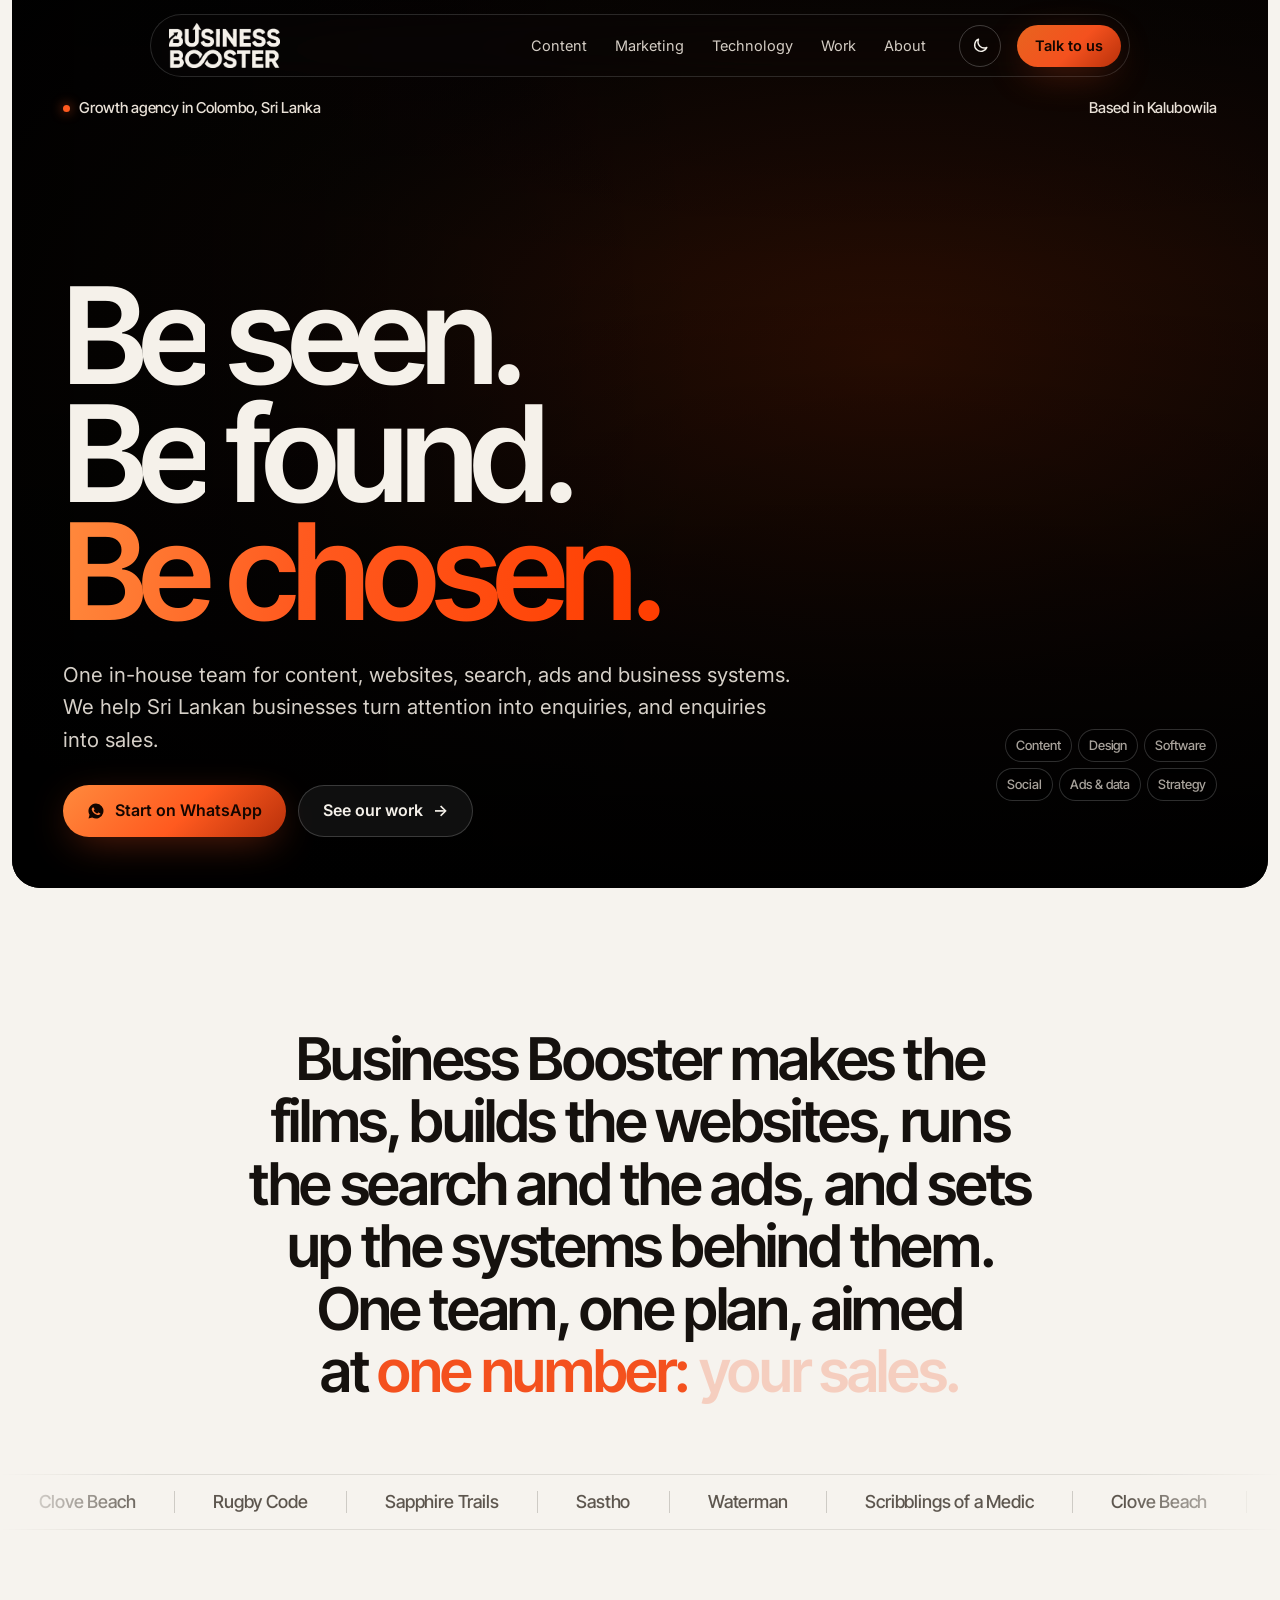
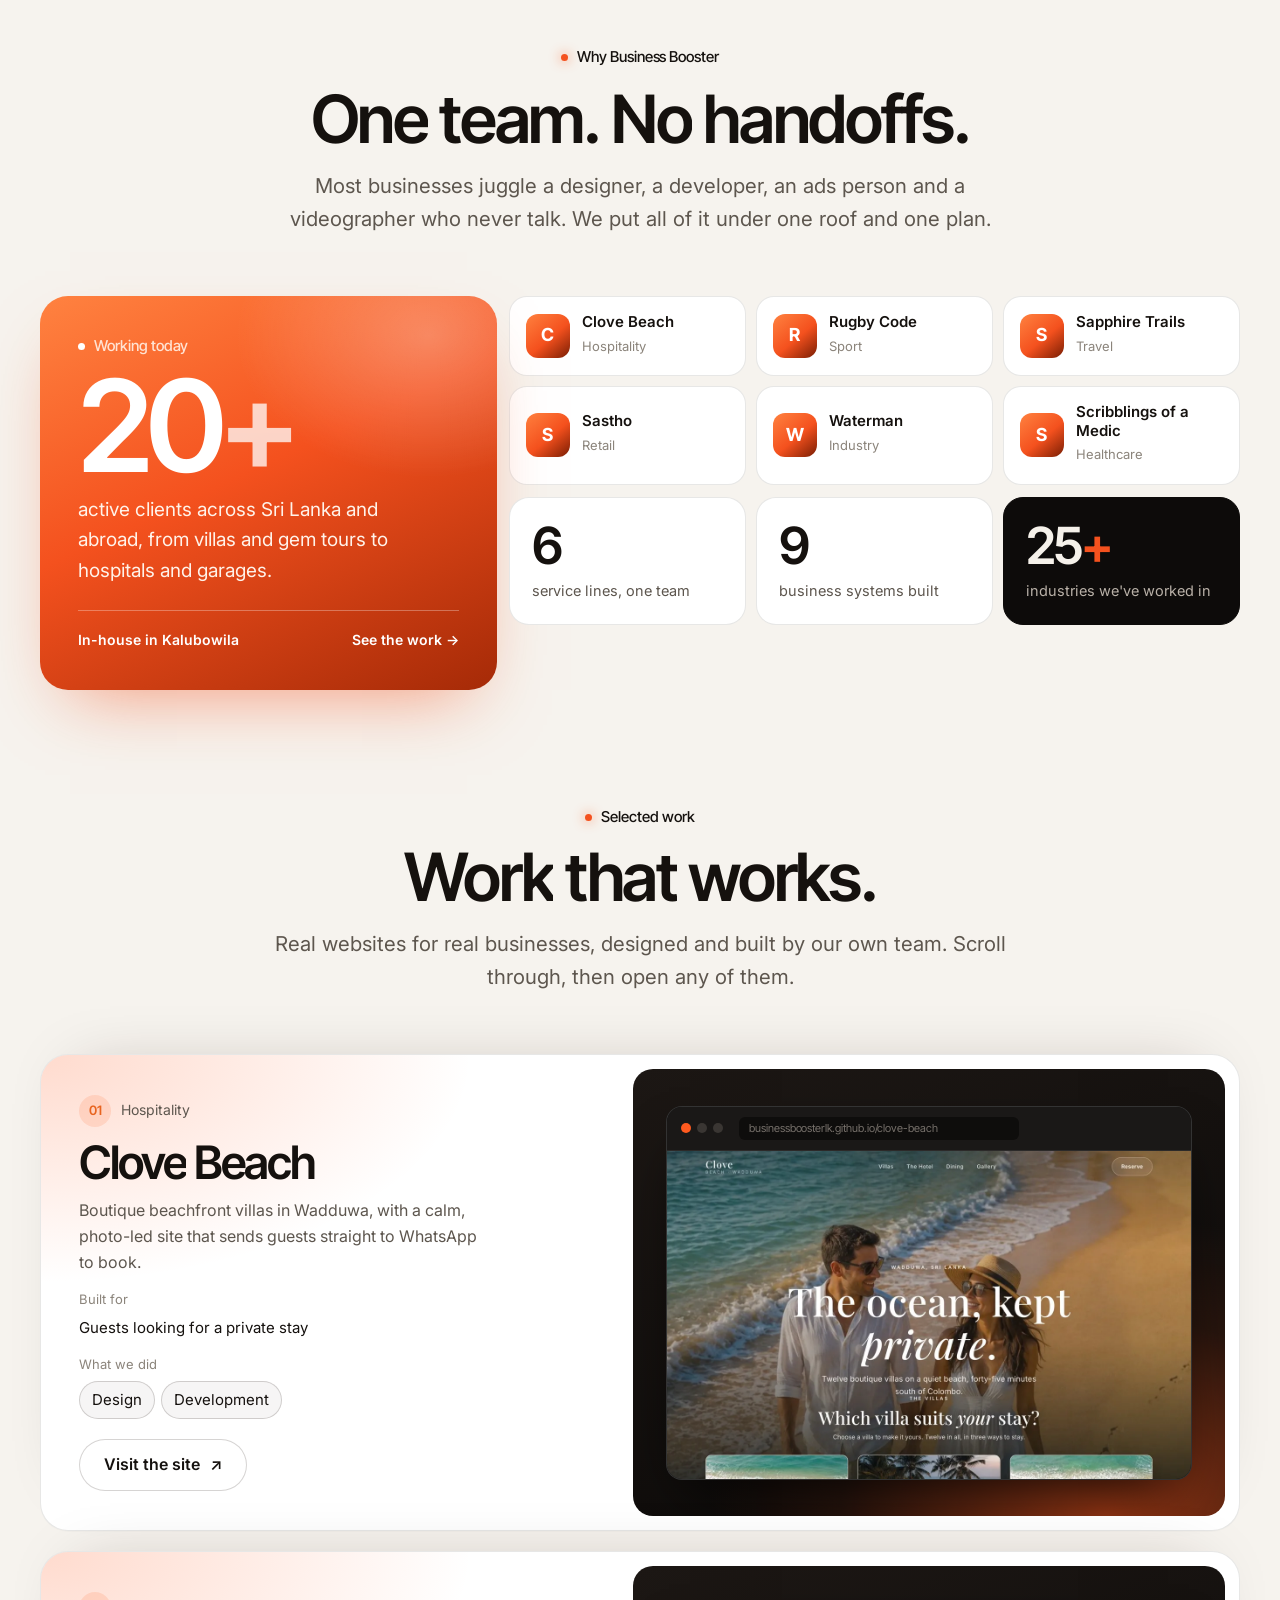
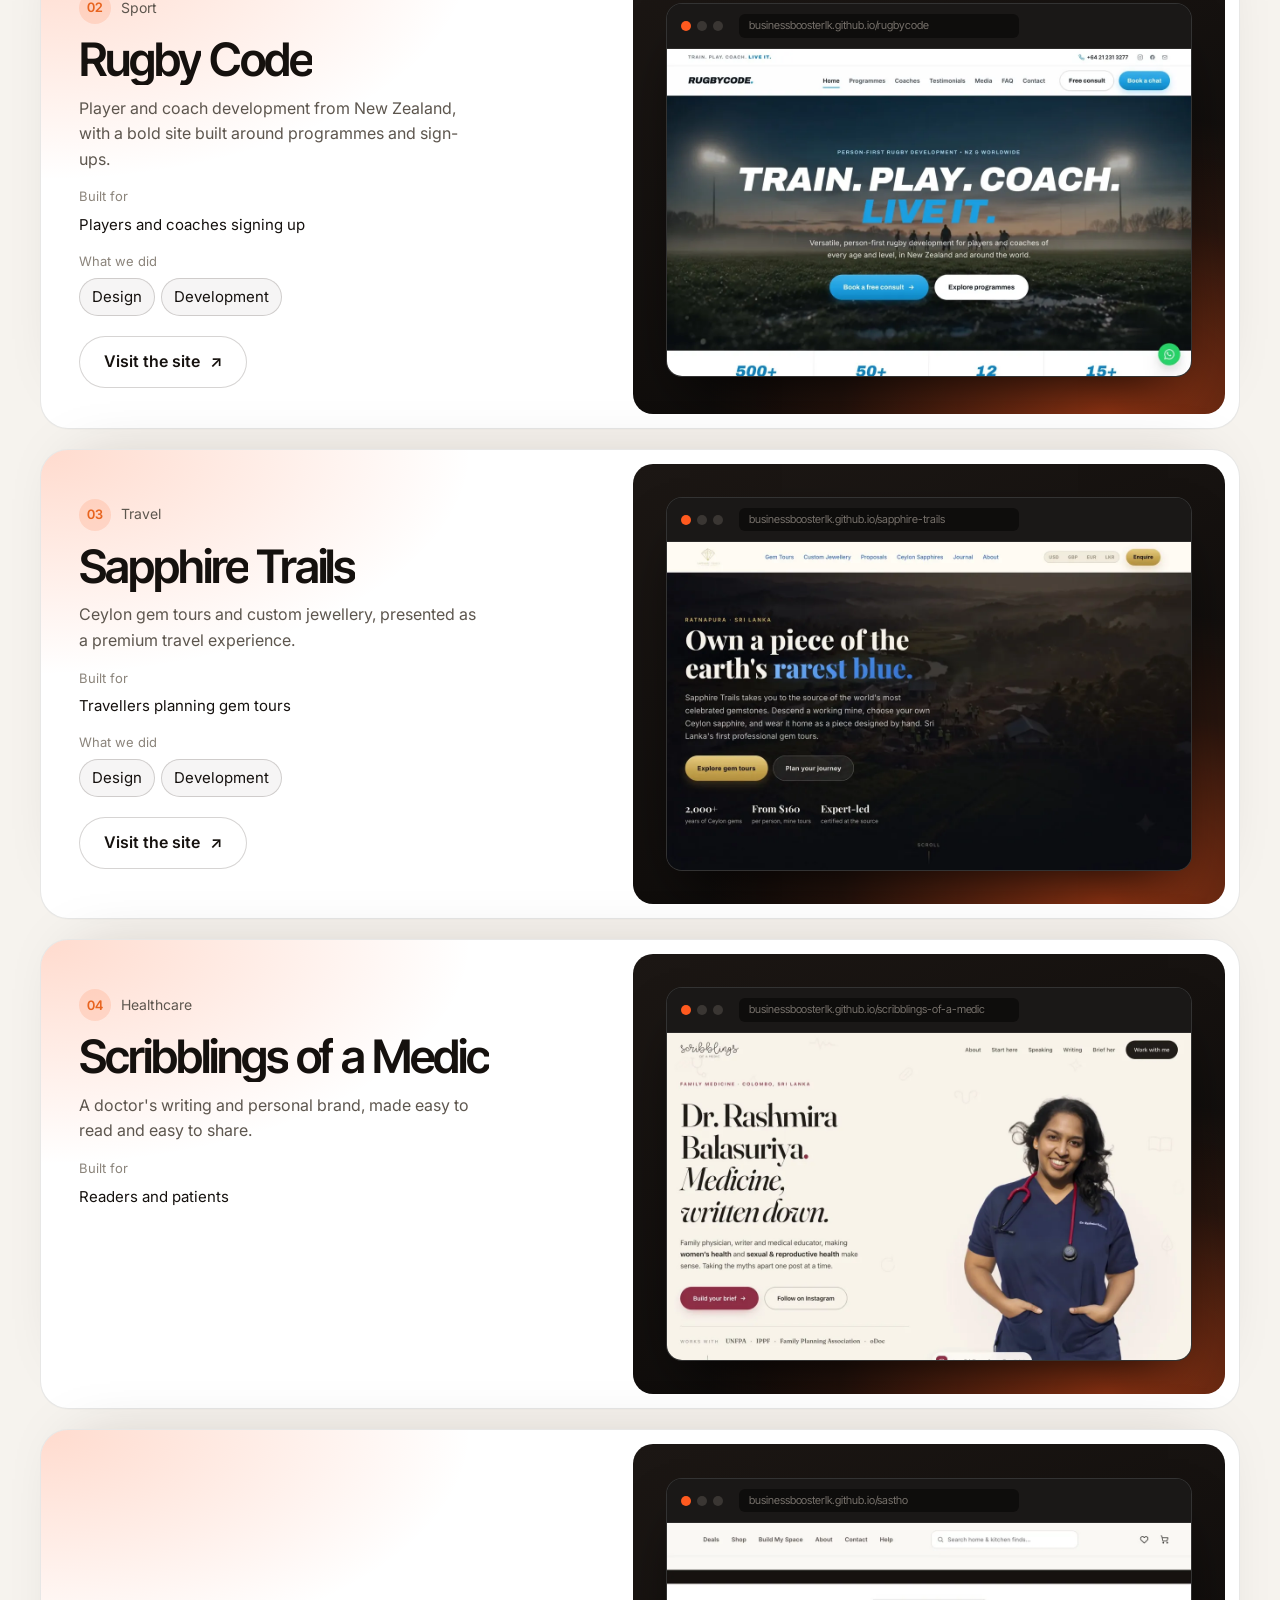
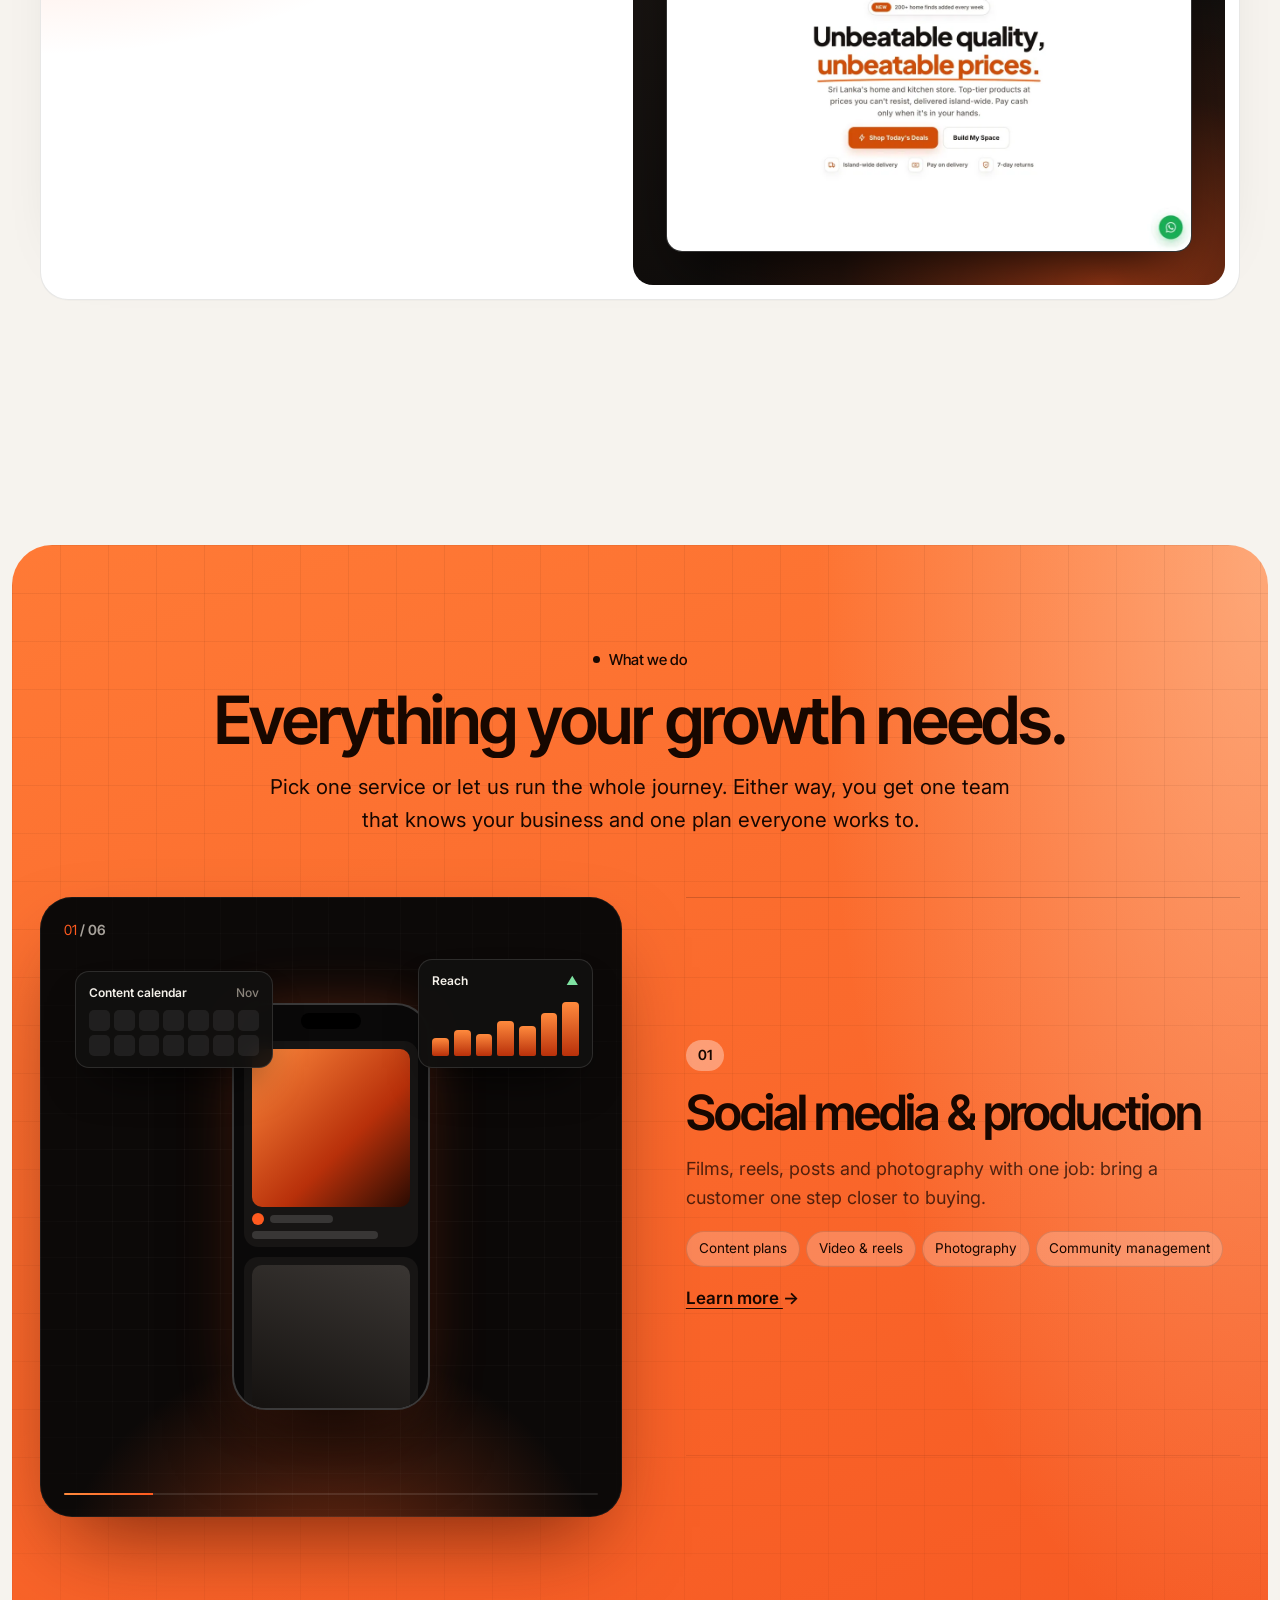
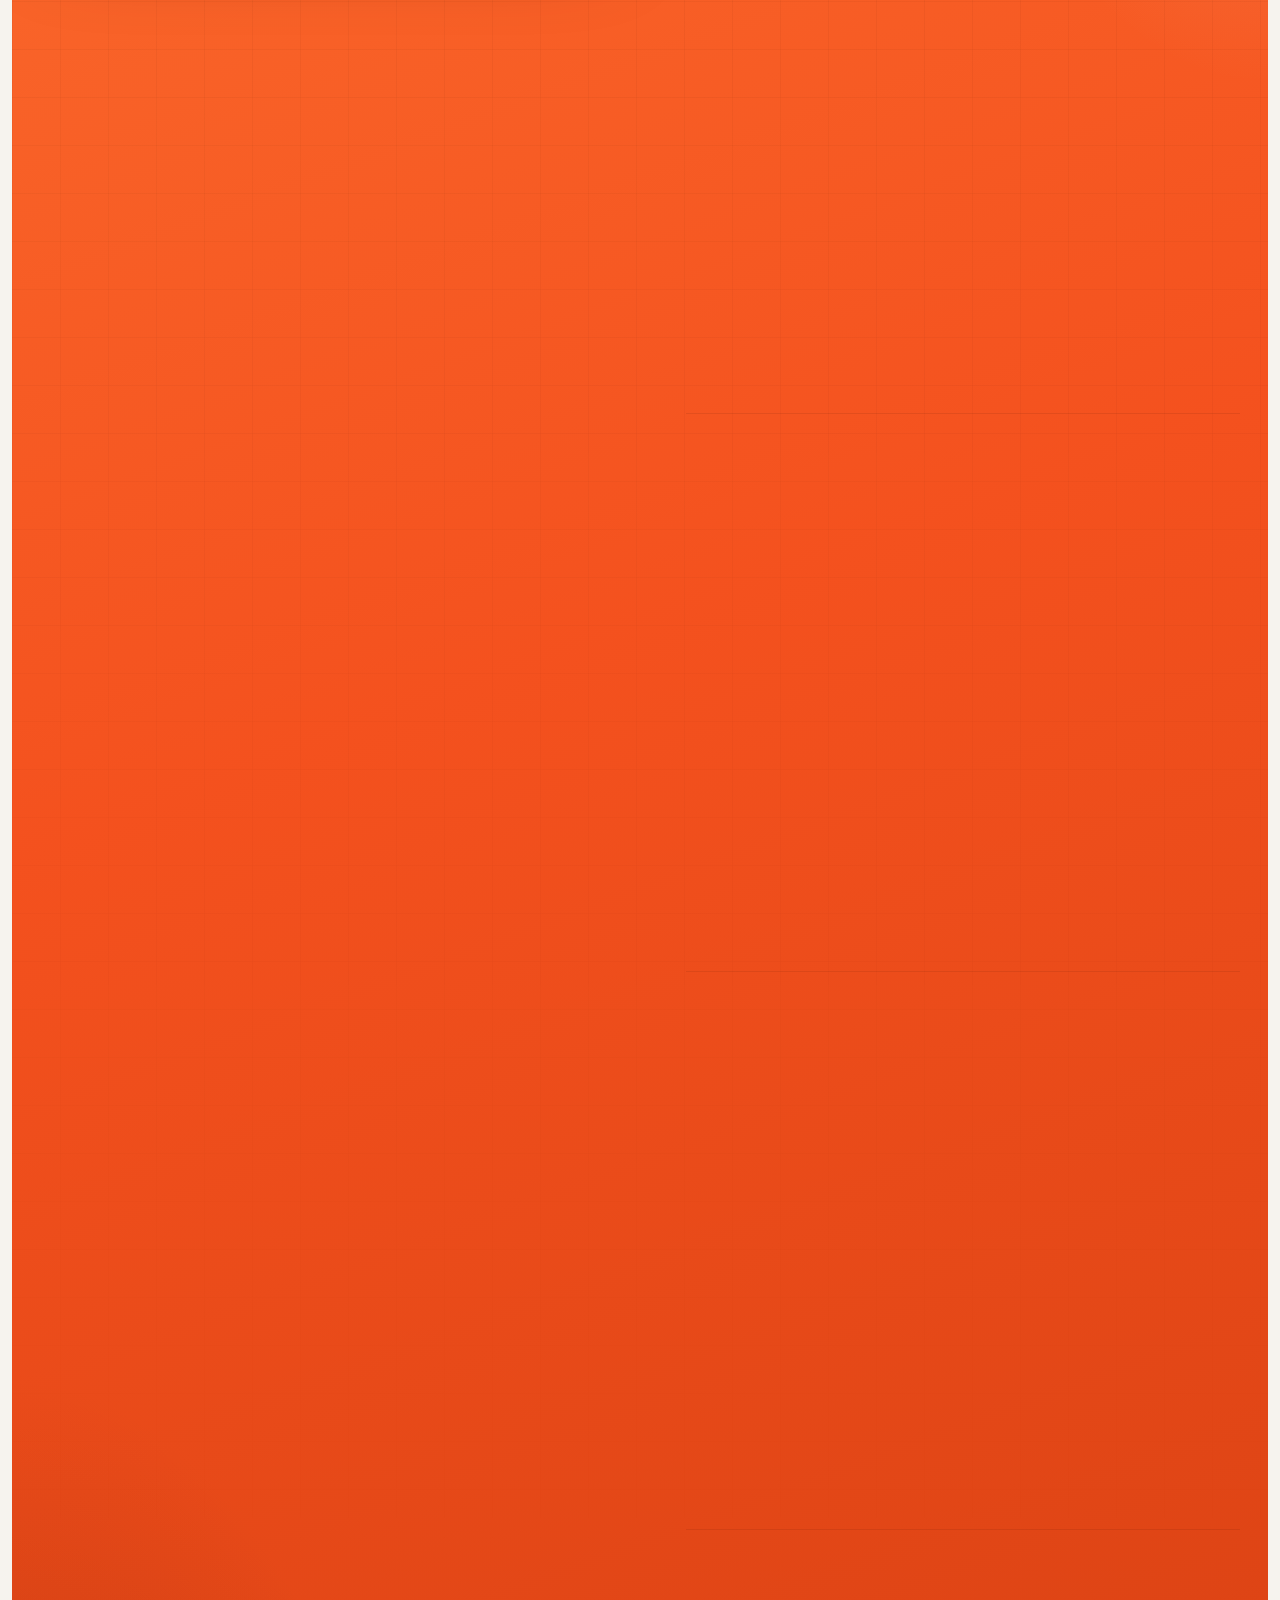
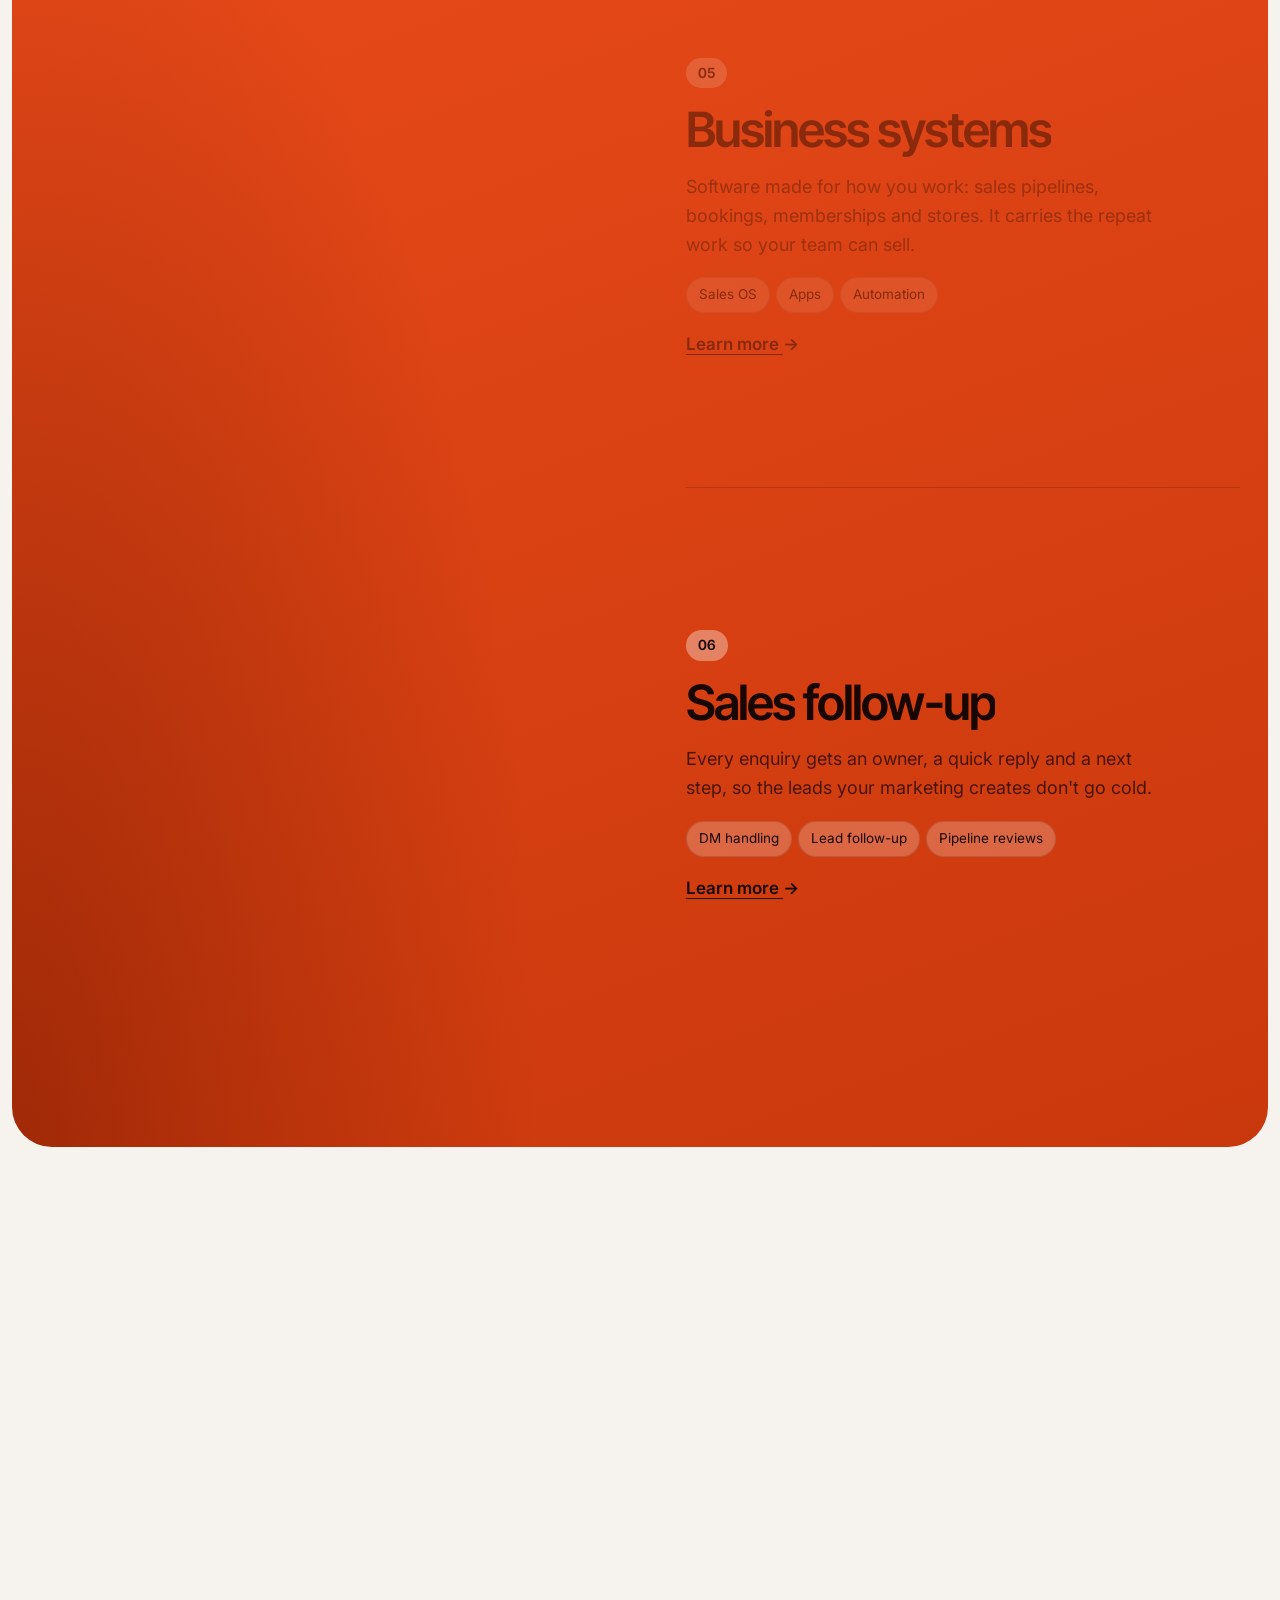
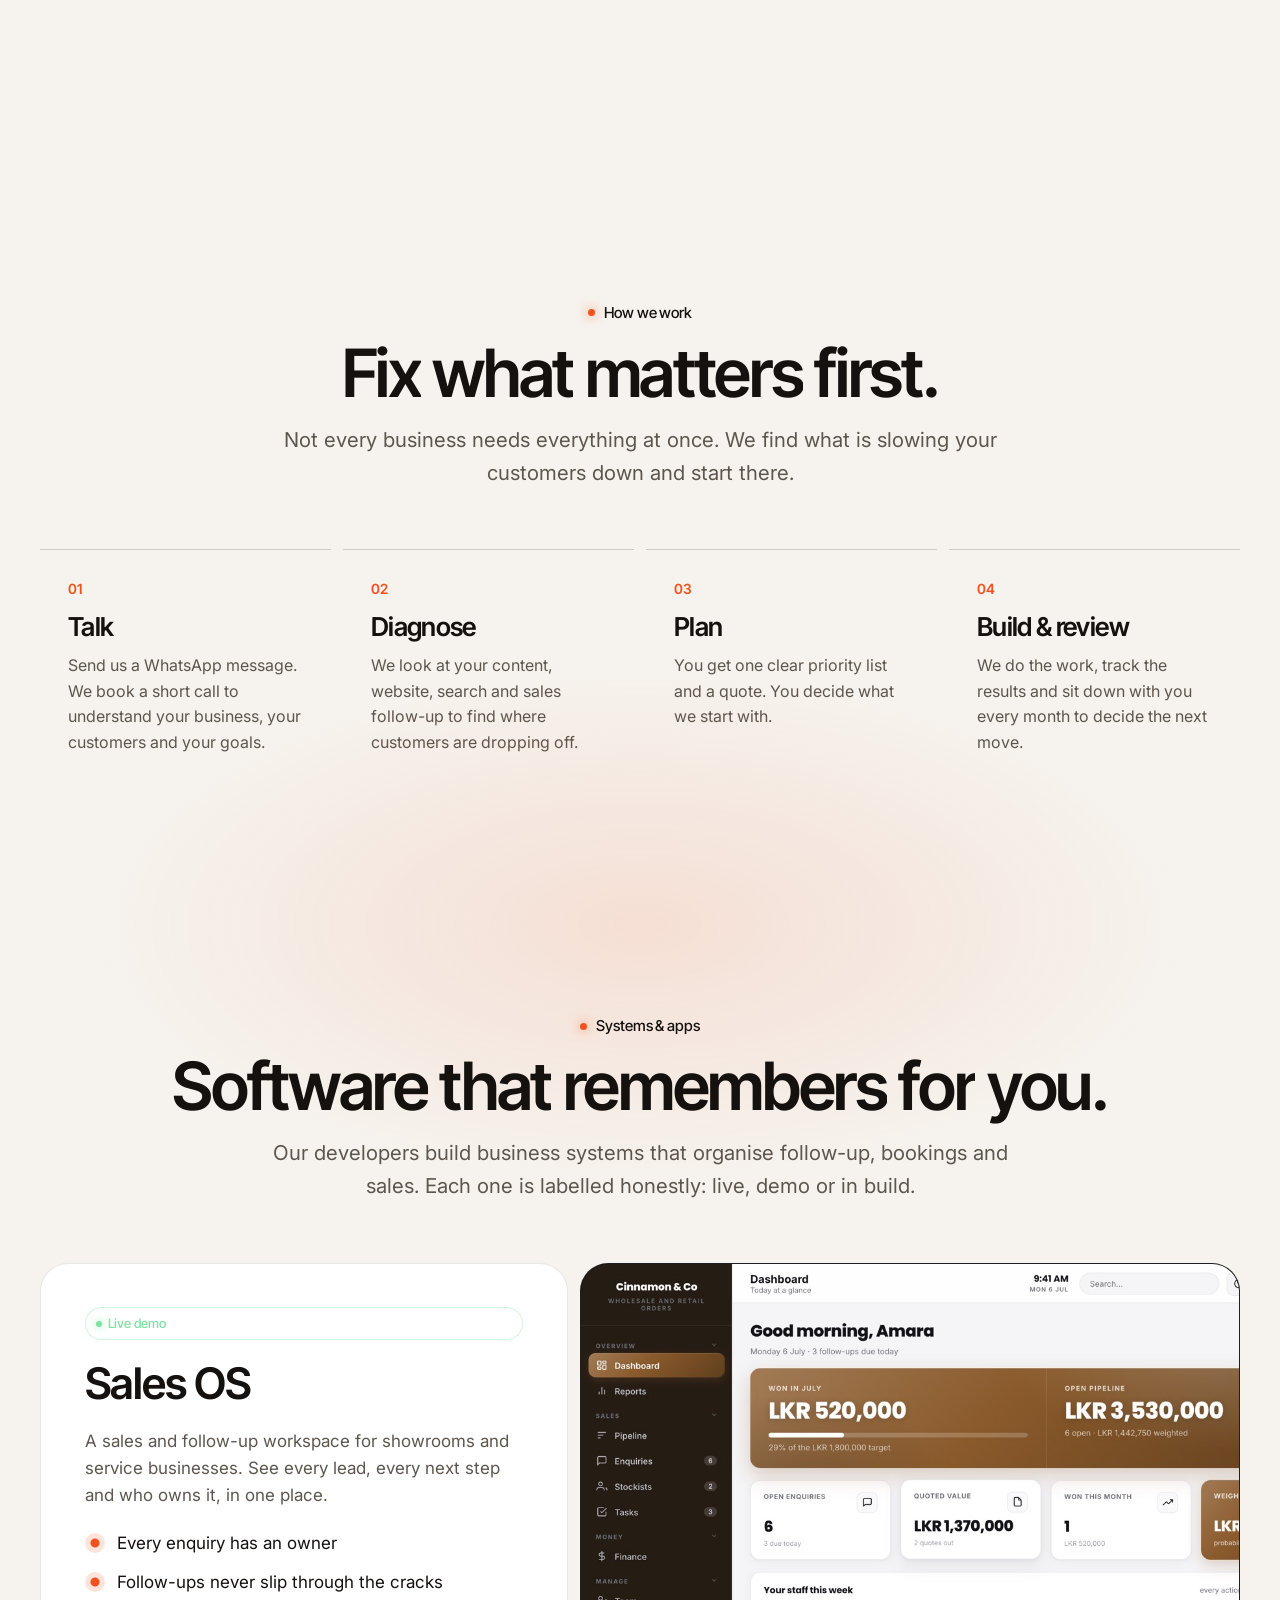
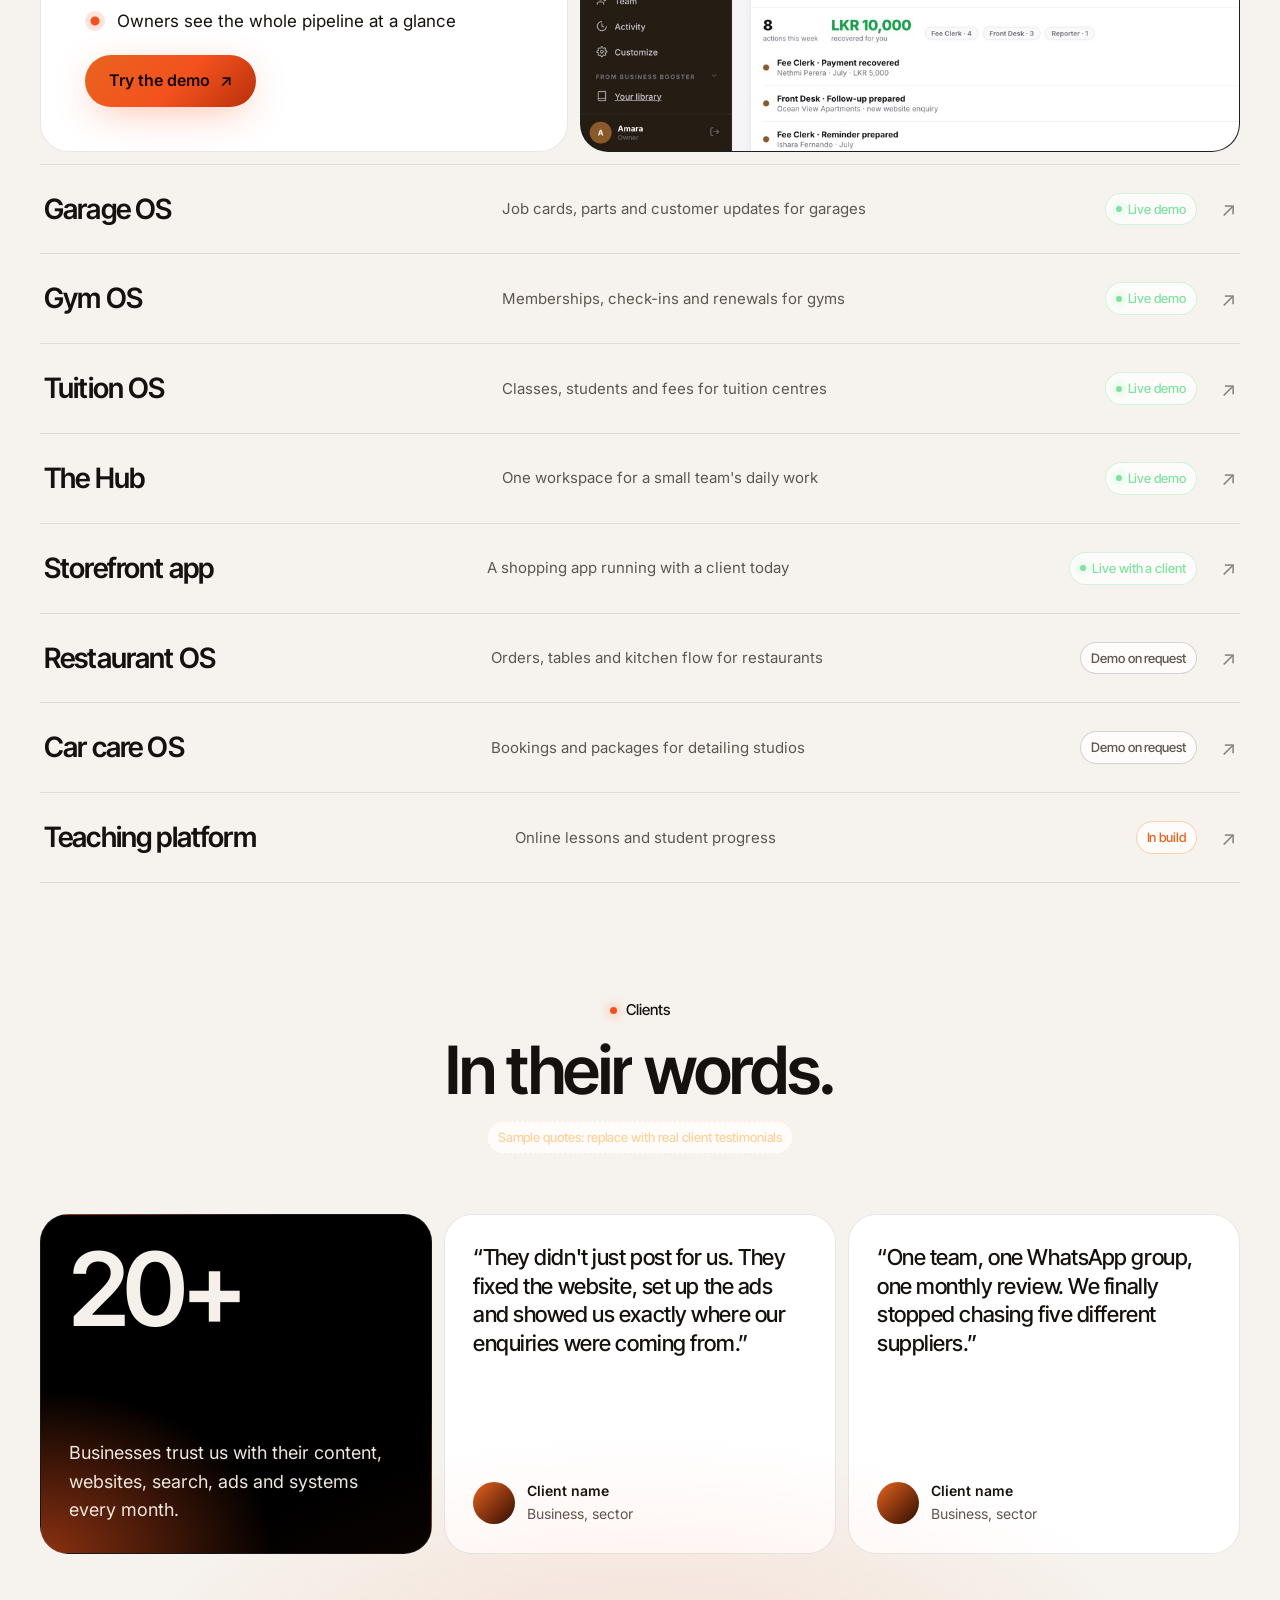
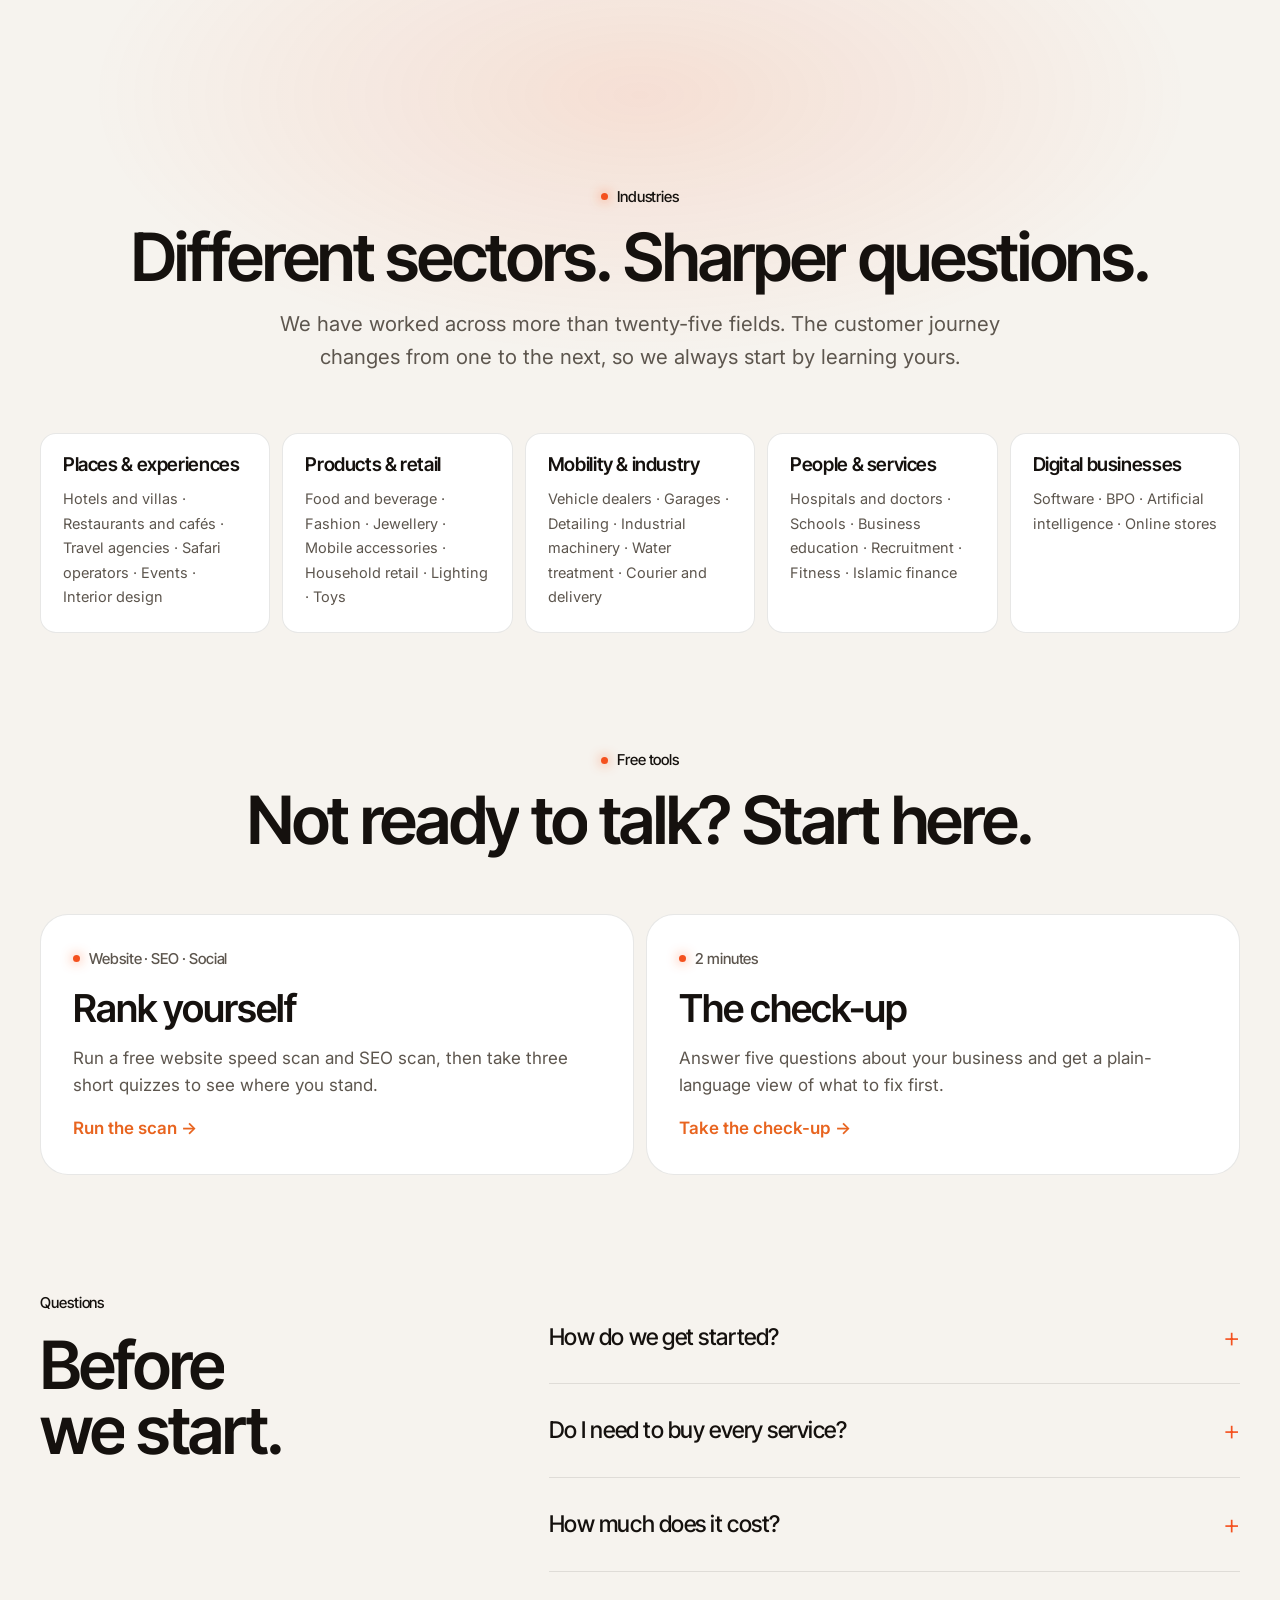
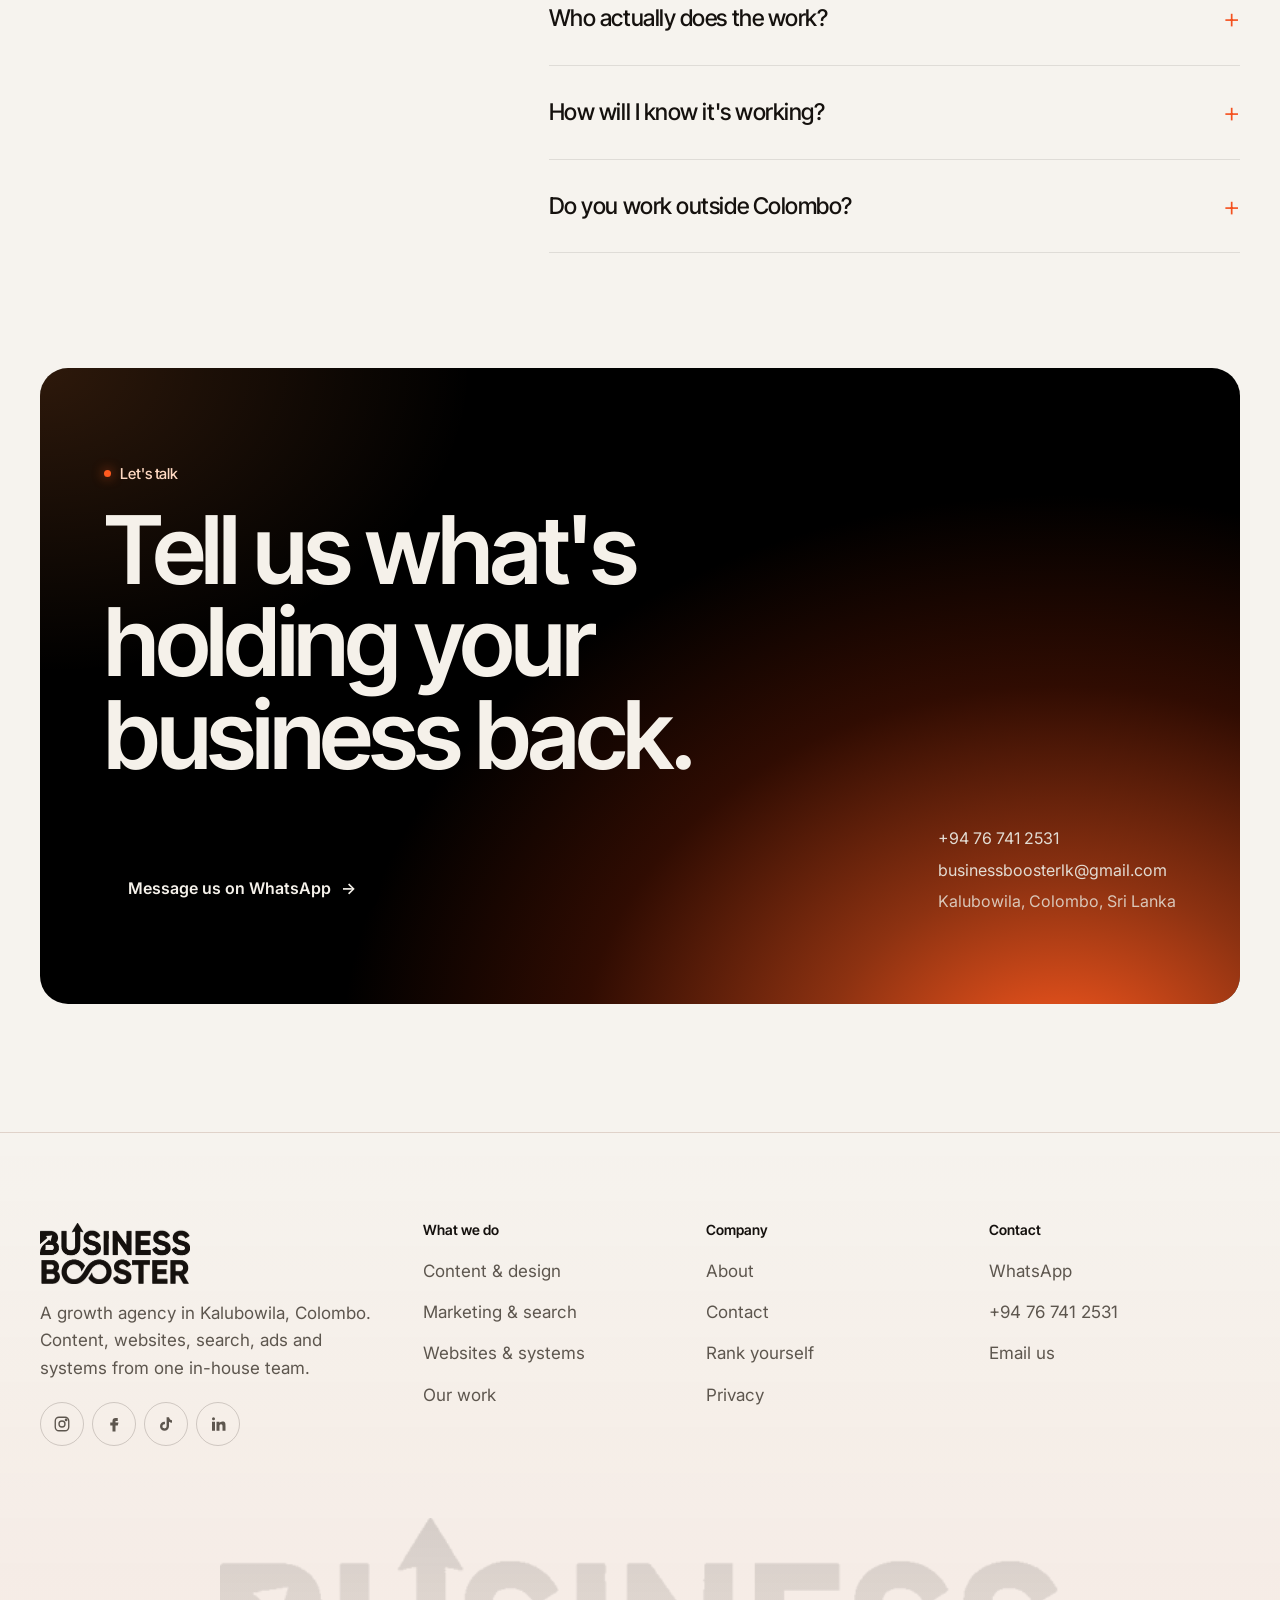
==== commit a04068f5: "Redesign: pillar pages, BB logo, light theme, motion and local media - Content, Marketing and Techno" ====
--- a/index.html
+++ b/index.html
@@ -17,29 +17,31 @@
 <link rel="preconnect" href="https://fonts.gstatic.com" crossorigin>
 <link rel="stylesheet" href="https://fonts.googleapis.com/css2?family=Inter+Tight:wght@500;600;700&family=Inter:wght@400;500;600&family=JetBrains+Mono:wght@400&display=swap">
 <link rel="stylesheet" href="assets/css/style.css">
-<script>document.documentElement.classList.add('js')</script>
+<script>(function(){var d=document.documentElement,t;d.classList.add('js');try{t=localStorage.getItem('bb-theme')}catch(e){}if(!t)t=matchMedia('(prefers-color-scheme: light)').matches?'light':'dark';d.setAttribute('data-theme',t);var m=document.querySelector('meta[name=theme-color]');if(m)m.setAttribute('content',t==='light'?'#ffffff':'#060606')})()</script>
 <script type="application/ld+json">{"@context":"https://schema.org","@type":"ProfessionalService","name":"Business Booster","email":"businessboosterlk@gmail.com","telephone":"+94767412531","image":"assets/img/og.jpg","address":{"@type":"PostalAddress","addressLocality":"Kalubowila","addressRegion":"Colombo","addressCountry":"LK"},"areaServed":"Sri Lanka","founder":[{"@type":"Person","name":"Thulaib"},{"@type":"Person","name":"Shiara"}],"knowsAbout":["Social media marketing","Video production","Website development","SEO","Answer engine optimisation","Generative engine optimisation","Paid advertising","Business systems"]}</script>
 </head>
 <body>
 <a class="skip" href="#main">Skip to content</a>
 
 <header class="nav" aria-label="Main">
-  <a class="brand" href="./" aria-label="Business Booster home"><span class="brand-mark">BB</span>Business Booster</a>
+  <a class="brand" href="./" aria-label="Business Booster home"><span class="logo" aria-hidden="true"></span></a>
   <nav class="nav-links" aria-label="Primary">
-    <a href="services/">Services</a>
+    <a href="content/">Content</a>
+    <a href="marketing/">Marketing</a>
+    <a href="technology/">Technology</a>
     <a href="work/">Work</a>
-    <a href="#systems">Systems</a>
     <a href="about/">About</a>
-    <a href="contact/">Contact</a>
   </nav>
-  <a class="btn btn-primary" href="https://wa.me/94767412531?text=Hi%20Business%20Booster%2C%20I%27d%20like%20to%20talk%20about%20growing%20my%20business.">Talk to us</a>
+  <button class="theme-btn" type="button" aria-label="Switch to light theme"><svg class="i-sun" viewBox="0 0 24 24" fill="none" stroke="currentColor" stroke-width="1.8" stroke-linecap="round" aria-hidden="true"><circle cx="12" cy="12" r="4.2"/><path d="M12 2.5v2.2M12 19.3v2.2M4.6 4.6l1.6 1.6M17.8 17.8l1.6 1.6M2.5 12h2.2M19.3 12h2.2M4.6 19.4l1.6-1.6M17.8 6.2l1.6-1.6"/></svg><svg class="i-moon" viewBox="0 0 24 24" fill="none" stroke="currentColor" stroke-width="1.8" stroke-linejoin="round" aria-hidden="true"><path d="M20 14.5A8 8 0 0 1 9.5 4a8 8 0 1 0 10.5 10.5Z"/></svg></button>
+  <a class="btn btn-primary" href="contact/">Talk to us</a>
   <button class="menu-btn" aria-label="Open menu" aria-expanded="false" aria-controls="mobile-menu"><span></span></button>
 </header>
 <div class="mobile-menu" id="mobile-menu">
   <a href="./">Home</a>
-  <a href="services/">Services</a>
+  <a href="content/">Content</a>
+  <a href="marketing/">Marketing</a>
+  <a href="technology/">Technology</a>
   <a href="work/">Work</a>
-  <a href="#systems">Systems</a>
   <a href="about/">About</a>
   <a href="contact/">Contact</a>
   <a class="btn btn-primary" href="https://wa.me/94767412531?text=Hi%20Business%20Booster%2C%20I%27d%20like%20to%20talk%20about%20growing%20my%20business.">Message us on WhatsApp</a>
@@ -50,10 +52,20 @@
 <!-- HERO -->
 <section class="hero" aria-label="Introduction">
   <div class="hero-frame">
-    <canvas class="streaks" aria-hidden="true"></canvas>
+    <!-- Hero montage: one short clip per service, crossfading. Clips from Mixkit (free licence). -->
+    <div class="hero-film" aria-hidden="true" data-clips='[
+      {"src":"assets/video/34476.mp4","label":"Content"},
+      {"src":"assets/video/50602.mp4","label":"Design"},
+      {"src":"assets/video/41637.mp4","label":"Software"},
+      {"src":"assets/video/4908.mp4","label":"Social"},
+      {"src":"assets/video/41278.mp4","label":"Ads &amp; data"},
+      {"src":"assets/video/42648.mp4","label":"Strategy"}]'>
+      <video class="hero-video" muted playsinline preload="auto"></video>
+      <video class="hero-video" muted playsinline preload="auto"></video>
+    </div>
     <div class="hero-top">
-      <span class="label">Growth agency · Colombo, Sri Lanka</span>
-      <span class="label dim">Est. in Kalubowila</span>
+      <span class="label">Growth agency in Colombo, Sri Lanka</span>
+      <span class="label dim">Based in Kalubowila</span>
     </div>
     <div class="hero-inner">
       <div class="hero-copy">
@@ -67,8 +79,8 @@
         </div>
       </div>
       <div class="hero-side">
-        <a class="reel-pill" href="#reel"><span>Studio reel</span><span class="dim">01:00</span><i aria-hidden="true">▶</i></a>
-        <p class="label">Talk to a person,<br>not a form</p>
+        <ul class="film-tags" aria-hidden="true"></ul>
+        <p class="label">Talk to a person, not a form</p>
       </div>
     </div>
   </div>
@@ -81,29 +93,33 @@
   </div>
 </section>
 
-<!-- CLIENTS -->
+<!-- PROOF -->
 <div class="marquee" aria-label="Some of the businesses we work with">
-  <div class="marquee-track">
-    <span>Clove Beach</span><span>Rugby Code</span><span>Sapphire Trails</span><span>Sastho</span><span>Waterman</span><span>Scribblings of a Medic</span>
-    <span aria-hidden="true">Clove Beach</span><span aria-hidden="true">Rugby Code</span><span aria-hidden="true">Sapphire Trails</span><span aria-hidden="true">Sastho</span><span aria-hidden="true">Waterman</span><span aria-hidden="true">Scribblings of a Medic</span>
-  </div>
+  <div class="marquee-track"><span>Clove Beach</span><span>Rugby Code</span><span>Sapphire Trails</span><span>Sastho</span><span>Waterman</span><span>Scribblings of a Medic</span><span aria-hidden="true">Clove Beach</span><span aria-hidden="true">Rugby Code</span><span aria-hidden="true">Sapphire Trails</span><span aria-hidden="true">Sastho</span><span aria-hidden="true">Waterman</span><span aria-hidden="true">Scribblings of a Medic</span></div>
 </div>
 
-<!-- NUMBERS -->
-<section class="section glow-top" aria-labelledby="numbers-h">
-  <div class="wrap">
-    <div class="section-head">
-      <div>
-        <span class="label orange">Why Business Booster</span>
-        <h2 id="numbers-h">One team.<br>No handoffs.</h2>
-      </div>
-      <p class="lead">Most businesses juggle a designer, a developer, an ads person and a videographer who never speak to each other. We put all of it under one roof and one plan, so every piece of work pushes in the same direction.</p>
-    </div>
-    <div class="numbers">
-      <div class="num" data-reveal><b>20<em>+</em></b><p>Active clients across Sri Lanka and abroad</p></div>
-      <div class="num" data-reveal><b>6</b><p>Service lines, all delivered by our own in-house team</p></div>
-      <div class="num" data-reveal><b>9</b><p>Business systems designed and built by our developers</p></div>
-      <div class="num" data-reveal><b>25<em>+</em></b><p>Industries we have worked in, from hotels to hospitals</p></div>
+<section class="section" id="proof" aria-labelledby="numbers-h">
+  <div class="wrap">
+    <div class="section-head center">
+      <span class="label orange">Why Business Booster</span>
+      <h2 id="numbers-h">One team. No handoffs.</h2>
+      <p class="lead">Most businesses juggle a designer, a developer, an ads person and a videographer who never talk. We put all of it under one roof and one plan.</p>
+    </div>
+    <div class="bento">
+      <div class="bento-hero spot" data-reveal>
+        <span class="label" style="color:#ffe3d3">Working today</span>
+        <b class="big">20<em>+</em></b>
+        <p>active clients across Sri Lanka and abroad, from villas and gem tours to hospitals and garages.</p>
+        <div class="bento-foot"><span>In-house in Kalubowila</span><a href="work/">See the work <span class="arrow">→</span></a></div>
+      </div>
+      <div class="bento-side">
+        <div class="clients"><div class="client"><span class="client-av">C</span><span><b>Clove Beach</b><small>Hospitality</small></span></div><div class="client"><span class="client-av">R</span><span><b>Rugby Code</b><small>Sport</small></span></div><div class="client"><span class="client-av">S</span><span><b>Sapphire Trails</b><small>Travel</small></span></div><div class="client"><span class="client-av">S</span><span><b>Sastho</b><small>Retail</small></span></div><div class="client"><span class="client-av">W</span><span><b>Waterman</b><small>Industry</small></span></div><div class="client"><span class="client-av">S</span><span><b>Scribblings of a Medic</b><small>Healthcare</small></span></div></div>
+        <div class="bento-stats">
+          <div class="bstat spot" data-reveal><b>6</b><span>service lines, one team</span></div>
+          <div class="bstat spot" data-reveal><b>9</b><span>business systems built</span></div>
+          <div class="bstat spot dark" data-reveal><b>25<em>+</em></b><span>industries we've worked in</span></div>
+        </div>
+      </div>
     </div>
   </div>
 </section>
@@ -116,41 +132,72 @@
         <span class="label orange">Selected work</span>
         <h2 id="work-h">Work that<br>works.</h2>
       </div>
-      <p class="label">Websites · Content · Systems</p>
-    </div>
-    <div class="work-grid">
-      <a class="work-card wide" href="https://businessboosterlk.github.io/clove-beach/" data-reveal>
-        <img src="assets/img/work/clove-beach.webp" alt="Clove Beach villa website, home page" loading="lazy" width="1200" height="750">
-        <div class="work-meta"><strong>Clove Beach</strong><small>Hospitality<br>Website + content</small></div>
-        <div class="work-foot"><span>Boutique beachfront villas in Wadduwa</span><span>View project <span class="arrow">↗</span></span></div>
-      </a>
-      <a class="work-card" href="https://businessboosterlk.github.io/rugbycode/" data-reveal>
-        <img src="assets/img/work/rugbycode.webp" alt="Rugby Code website, home page" loading="lazy" width="1200" height="750">
-        <div class="work-meta"><strong>Rugby Code</strong><small>Sport<br>Website</small></div>
-        <div class="work-foot"><span>Player and coach development, NZ</span><span class="arrow">↗</span></div>
-      </a>
-      <a class="work-card" href="https://businessboosterlk.github.io/sapphire-trails/" data-reveal>
-        <img src="assets/img/work/sapphire-trails.webp" alt="Sapphire Trails website, home page" loading="lazy" width="1200" height="750">
-        <div class="work-meta"><strong>Sapphire Trails</strong><small>Travel<br>Website</small></div>
-        <div class="work-foot"><span>Ceylon gem tours and jewellery</span><span class="arrow">↗</span></div>
-      </a>
-      <a class="work-card" href="https://businessboosterlk.github.io/scribblings-of-a-medic/" data-reveal>
-        <img src="assets/img/work/scribblings-of-a-medic.webp" alt="Scribblings of a Medic website, home page" loading="lazy" width="1200" height="750">
-        <div class="work-meta"><strong>Scribblings of a Medic</strong><small>Healthcare<br>Website</small></div>
-        <div class="work-foot"><span>A doctor's personal brand</span><span class="arrow">↗</span></div>
-      </a>
-      <a class="work-card" href="https://businessboosterlk.github.io/sastho/" data-reveal>
-        <img src="assets/img/work/sastho.webp" alt="Sastho website, home page" loading="lazy" width="1200" height="750">
-        <div class="work-meta"><strong>Sastho</strong><small>Retail<br>Website</small></div>
-        <div class="work-foot"><span>Online store for everyday products</span><span class="arrow">↗</span></div>
-      </a>
-    </div>
-    <p style="margin-top:28px"><a class="btn btn-ghost" href="work/">See all work <span class="arrow">→</span></a></p>
+      <p class="lead">Real websites for real businesses, designed and built by our own team. Scroll through, then open any of them.</p>
+    </div>
+    <div class="stack">
+      <article class="stack-card spot" style="--i:0">
+        <div class="stack-info">
+          <span class="stack-head"><span class="stack-num">01</span>Hospitality</span>
+          <h3>Clove Beach</h3>
+          <p>Boutique beachfront villas in Wadduwa, with a calm, photo-led site that sends guests straight to WhatsApp to book.</p>
+          <div class="stack-meta"><small>Built for</small><span>Guests looking for a private stay</span></div>
+          <div class="stack-meta"><small>What we did</small><div class="stack-tags"><span>Design</span><span>Development</span></div></div>
+          <a class="btn btn-ghost" href="https://businessboosterlk.github.io/clove-beach/">Visit the site <span class="arrow">↗</span></a>
+        </div>
+        <a class="stack-shot" href="https://businessboosterlk.github.io/clove-beach/" aria-label="Open the Clove Beach website"><span class="browser"><span class="browser-bar"><i></i><i></i><i></i><span>businessboosterlk.github.io/clove-beach</span></span><img src="assets/img/work/clove-beach.webp" alt="Clove Beach website, home page" loading="lazy" width="1200" height="750"></span></a>
+      </article>
+      <article class="stack-card spot" style="--i:1">
+        <div class="stack-info">
+          <span class="stack-head"><span class="stack-num">02</span>Sport</span>
+          <h3>Rugby Code</h3>
+          <p>Player and coach development from New Zealand, with a bold site built around programmes and sign-ups.</p>
+          <div class="stack-meta"><small>Built for</small><span>Players and coaches signing up</span></div>
+          <div class="stack-meta"><small>What we did</small><div class="stack-tags"><span>Design</span><span>Development</span></div></div>
+          <a class="btn btn-ghost" href="https://businessboosterlk.github.io/rugbycode/">Visit the site <span class="arrow">↗</span></a>
+        </div>
+        <a class="stack-shot" href="https://businessboosterlk.github.io/rugbycode/" aria-label="Open the Rugby Code website"><span class="browser"><span class="browser-bar"><i></i><i></i><i></i><span>businessboosterlk.github.io/rugbycode</span></span><img src="assets/img/work/rugbycode.webp" alt="Rugby Code website, home page" loading="lazy" width="1200" height="750"></span></a>
+      </article>
+      <article class="stack-card spot" style="--i:2">
+        <div class="stack-info">
+          <span class="stack-head"><span class="stack-num">03</span>Travel</span>
+          <h3>Sapphire Trails</h3>
+          <p>Ceylon gem tours and custom jewellery, presented as a premium travel experience.</p>
+          <div class="stack-meta"><small>Built for</small><span>Travellers planning gem tours</span></div>
+          <div class="stack-meta"><small>What we did</small><div class="stack-tags"><span>Design</span><span>Development</span></div></div>
+          <a class="btn btn-ghost" href="https://businessboosterlk.github.io/sapphire-trails/">Visit the site <span class="arrow">↗</span></a>
+        </div>
+        <a class="stack-shot" href="https://businessboosterlk.github.io/sapphire-trails/" aria-label="Open the Sapphire Trails website"><span class="browser"><span class="browser-bar"><i></i><i></i><i></i><span>businessboosterlk.github.io/sapphire-trails</span></span><img src="assets/img/work/sapphire-trails.webp" alt="Sapphire Trails website, home page" loading="lazy" width="1200" height="750"></span></a>
+      </article>
+      <article class="stack-card spot" style="--i:3">
+        <div class="stack-info">
+          <span class="stack-head"><span class="stack-num">04</span>Healthcare</span>
+          <h3>Scribblings of a Medic</h3>
+          <p>A doctor's writing and personal brand, made easy to read and easy to share.</p>
+          <div class="stack-meta"><small>Built for</small><span>Readers and patients</span></div>
+          <div class="stack-meta"><small>What we did</small><div class="stack-tags"><span>Design</span><span>Development</span></div></div>
+          <a class="btn btn-ghost" href="https://businessboosterlk.github.io/scribblings-of-a-medic/">Visit the site <span class="arrow">↗</span></a>
+        </div>
+        <a class="stack-shot" href="https://businessboosterlk.github.io/scribblings-of-a-medic/" aria-label="Open the Scribblings of a Medic website"><span class="browser"><span class="browser-bar"><i></i><i></i><i></i><span>businessboosterlk.github.io/scribblings-of-a-medic</span></span><img src="assets/img/work/scribblings-of-a-medic.webp" alt="Scribblings of a Medic website, home page" loading="lazy" width="1200" height="750"></span></a>
+      </article>
+      <article class="stack-card spot" style="--i:4">
+        <div class="stack-info">
+          <span class="stack-head"><span class="stack-num">05</span>Retail</span>
+          <h3>Sastho</h3>
+          <p>Everyday products at everyday prices, with a clean store built for browsing on a phone.</p>
+          <div class="stack-meta"><small>Built for</small><span>Shoppers browsing on a phone</span></div>
+          <div class="stack-meta"><small>What we did</small><div class="stack-tags"><span>Design</span><span>Development</span></div></div>
+          <a class="btn btn-ghost" href="https://businessboosterlk.github.io/sastho/">Visit the site <span class="arrow">↗</span></a>
+        </div>
+        <a class="stack-shot" href="https://businessboosterlk.github.io/sastho/" aria-label="Open the Sastho website"><span class="browser"><span class="browser-bar"><i></i><i></i><i></i><span>businessboosterlk.github.io/sastho</span></span><img src="assets/img/work/sastho.webp" alt="Sastho website, home page" loading="lazy" width="1200" height="750"></span></a>
+      </article>
+    </div>
+    <p style="margin-top:40px;text-align:center"><a class="btn btn-primary" href="work/">See all our work <span class="arrow">→</span></a></p>
   </div>
 </section>
 
 <!-- SERVICES -->
-<section class="section glow-top" id="services" aria-labelledby="svc-h">
+<section class="section svc-band" id="services" aria-labelledby="svc-h">
+  <div class="svc-band-in">
   <div class="wrap">
     <div class="section-head">
       <div>
@@ -159,44 +206,119 @@
       </div>
       <p class="lead">Pick one service or let us run the whole journey. Either way, you get one team that knows your business and one plan everyone works to.</p>
     </div>
-    <div class="services">
-      <a class="svc feature" href="services/#social" data-reveal>
-        <svg class="svc-icon" viewBox="0 0 9 9" aria-hidden="true"><rect x="1" y="2" width="1" height="1"/><rect x="2" y="2" width="1" height="1"/><rect x="3" y="2" width="1" height="1"/><rect x="4" y="2" width="1" height="1"/><rect x="5" y="2" width="1" height="1"/><rect x="1" y="3" width="1" height="1"/><rect x="5" y="3" width="1" height="1"/><rect x="6" y="3" width="1" height="1" class="o"/><rect x="1" y="4" width="1" height="1"/><rect x="5" y="4" width="1" height="1"/><rect x="6" y="4" width="1" height="1" class="o"/><rect x="7" y="4" width="1" height="1" class="o"/><rect x="1" y="5" width="1" height="1"/><rect x="5" y="5" width="1" height="1"/><rect x="6" y="5" width="1" height="1" class="o"/><rect x="1" y="6" width="1" height="1"/><rect x="2" y="6" width="1" height="1"/><rect x="3" y="6" width="1" height="1"/><rect x="4" y="6" width="1" height="1"/><rect x="5" y="6" width="1" height="1"/></svg>
+    <div class="svc-scroll">
+      <div class="svc-stage" aria-hidden="true"><span class="svc-stage-count"><b>01</b> / 06</span><span class="svc-progress"><i></i></span></div>
+      <div class="svc-steps">
+      <div class="svc-step">
+        <div class="ill-inline"><div class="ill scene"><div class="grid-bg"></div>
+<div class="center"><div class="i-phone"><div class="i-feed">
+<div class="i-post"><div class="img"></div><div class="pr"><span class="heart"></span><div class="bar" style="width:40%"></div></div><div class="bar" style="width:80%"></div></div>
+<div class="i-post"><div class="img"></div><div class="pr"><span class="heart"></span><div class="bar" style="width:30%"></div></div><div class="bar" style="width:70%"></div></div>
+<div class="i-post"><div class="img"></div><div class="pr"><span class="heart"></span><div class="bar" style="width:50%"></div></div><div class="bar" style="width:60%"></div></div>
+<div class="i-post"><div class="img"></div><div class="pr"><span class="heart"></span><div class="bar" style="width:40%"></div></div><div class="bar" style="width:80%"></div></div>
+</div></div></div>
+<div class="sc" style="left:6%;top:12%;width:34%"><div class="sc-h">Content calendar <span>Nov</span></div><div class="cal"><i class="" style="--k:0"></i><i class="on" style="--k:1"></i><i class="" style="--k:2"></i><i class="on" style="--k:3"></i><i class="on" style="--k:4"></i><i class="" style="--k:5"></i><i class="on" style="--k:6"></i><i class="" style="--k:7"></i><i class="on" style="--k:8"></i><i class="" style="--k:9"></i><i class="on" style="--k:10"></i><i class="" style="--k:11"></i><i class="on" style="--k:12"></i><i class="on" style="--k:13"></i></div></div>
+<div class="sc" style="right:5%;top:10%;width:30%"><div class="sc-h">Reach <b class="up">▲</b></div><div class="spark"><i class="sp-bar" style="--k:0;--h:30%"></i><i class="sp-bar" style="--k:1;--h:45%"></i><i class="sp-bar" style="--k:2;--h:38%"></i><i class="sp-bar" style="--k:3;--h:60%"></i><i class="sp-bar" style="--k:4;--h:52%"></i><i class="sp-bar" style="--k:5;--h:74%"></i><i class="sp-bar" style="--k:6;--h:92%"></i></div></div>
+<div class="sc sc-pop" style="right:6%;bottom:30%;--dl:1.2s"><span class="dot-o"></span>“Is this in blue?”</div>
+<div class="sc sc-pop" style="left:7%;bottom:22%;--dl:2.4s"><b style="color:var(--orange)">♥</b> <span class="count" style="--to:248"></span> likes</div>
+<div class="sc sc-pop" style="left:12%;bottom:8%;--dl:3.4s">✓ Reel scheduled · 6:30 pm</div>
+</div></div>
+        <span class="idx">01</span>
         <h3>Social media &amp; production</h3>
         <p>Films, reels, posts and photography with one job: bring a customer one step closer to buying.</p>
         <ul><li>Content plans</li><li>Video &amp; reels</li><li>Photography</li><li>Community management</li></ul>
-      </a>
-      <a class="svc" href="services/#websites" data-reveal>
-        <svg class="svc-icon" viewBox="0 0 9 9" aria-hidden="true"><rect x="1" y="1" width="7" height="1"/><rect x="1" y="2" width="1" height="5"/><rect x="7" y="2" width="1" height="5"/><rect x="1" y="7" width="7" height="1"/><rect x="2" y="3" width="1" height="1" class="o"/><rect x="3" y="3" width="1" height="1" class="o"/><rect x="2" y="5" width="4" height="1"/></svg>
+        <a class="more" href="content/#social">Learn more <span class="arrow">→</span></a>
+      </div>
+      <div class="svc-step">
+        <div class="ill-inline"><div class="ill scene"><div class="grid-bg"></div>
+<div class="i-browser panel" style="position:absolute;left:6%;top:16%;width:64%"><div class="top"><i></i><i></i><i></i><span class="url">yourbusiness.lk</span></div><div class="body">
+<div class="i-hero"><div class="bar" style="width:70%;height:12px;background:#fff"></div><div class="bar" style="width:45%"></div><div class="btn-o"></div></div>
+<div class="i-cards"><div></div><div></div><div></div></div></div>
+<span class="i-ripple"></span><span class="i-cursor"><svg viewBox="0 0 24 24"><path d="M4 2l16 9-7 2-3 7z" fill="#fff" stroke="#000" stroke-width="1"/></svg></span></div>
+<div class="mini-phone"><div class="mp-hero"></div><div class="mp-row"></div><div class="mp-row"></div><div class="mp-btn"></div></div>
+<div class="sc" style="right:5%;top:8%;width:28%"><div class="sc-h">Mobile speed</div><svg class="gauge" viewBox="0 0 100 56"><path d="M8 50a42 42 0 0 1 84 0" class="g-bg"/><path d="M8 50a42 42 0 0 1 84 0" class="g-fg"/></svg><div class="g-lab">Fast</div></div>
+<div class="sc sc-pop toast" style="left:10%;bottom:8%;--dl:3.6s"><span class="tick">✓</span> New enquiry received</div>
+</div></div>
+        <span class="idx">02</span>
         <h3>Websites</h3>
         <p>Fast on a budget phone and mobile data, easy to update, and built from day one to turn visitors into enquiries.</p>
         <ul><li>Business sites</li><li>Landing pages</li><li>Online stores</li></ul>
-      </a>
-      <a class="svc" href="services/#search" data-reveal>
-        <svg class="svc-icon" viewBox="0 0 9 9" aria-hidden="true"><rect x="2" y="1" width="3" height="1"/><rect x="1" y="2" width="1" height="3"/><rect x="5" y="2" width="1" height="3"/><rect x="2" y="5" width="3" height="1"/><rect x="3" y="3" width="1" height="1" class="o"/><rect x="6" y="6" width="1" height="1"/><rect x="7" y="7" width="1" height="1"/></svg>
+        <a class="more" href="technology/#websites">Learn more <span class="arrow">→</span></a>
+      </div>
+      <div class="svc-step">
+        <div class="ill-inline"><div class="ill scene"><div class="grid-bg"></div>
+<div class="i-search" style="position:absolute;left:7%;top:14%;width:62%">
+<div class="i-query"><span>⌕</span><span class="t">best garage in nugegoda</span></div>
+<div class="i-results">
+<div class="i-res"><span class="n">1</span><span class="sq"></span><span class="lines"><span class="bar" style="width:60%"></span><span class="bar" style="width:85%;height:6px"></span></span></div>
+<div class="i-res"><span class="n">2</span><span class="sq"></span><span class="lines"><span class="bar" style="width:50%"></span><span class="bar" style="width:75%;height:6px"></span></span></div>
+<div class="i-res"><span class="n">3</span><span class="sq"></span><span class="lines"><span class="bar" style="width:55%"></span><span class="bar" style="width:70%;height:6px"></span></span></div>
+<div class="i-res me"><span class="n" style="color:var(--orange)">★</span><span class="sq"></span><span class="lines"><span class="bar o" style="width:55%"></span><span class="bar" style="width:80%;height:6px"></span></span></div>
+</div></div>
+<div class="sc map" style="right:5%;top:12%;width:27%"><div class="map-bg"><span class="pin"></span><span class="pulse"></span></div><div class="sc-h" style="margin-top:8px">Your business</div><div class="stars"><i></i><i></i><i></i><i></i><i></i></div><small class="open">Open now</small></div>
+<div class="sc sc-pop" style="right:6%;bottom:12%;width:34%;--dl:2s"><div class="i-ai"><i></i> AI answer</div><div style="margin-top:6px">“Try <mark class="mk">your business</mark>, well reviewed and open late.”</div></div>
+</div></div>
+        <span class="idx">03</span>
         <h3>SEO, AEO &amp; GEO</h3>
         <p>Show up when people search Google, ask a voice assistant, or ask ChatGPT and Gemini for a business like yours.</p>
         <ul><li>Google search</li><li>Answer boxes</li><li>AI assistants</li><li>Local maps</li></ul>
-      </a>
-      <a class="svc" href="services/#ads" data-reveal>
-        <svg class="svc-icon" viewBox="0 0 9 9" aria-hidden="true"><rect x="1" y="7" width="1" height="1"/><rect x="3" y="5" width="1" height="3"/><rect x="5" y="3" width="1" height="5"/><rect x="7" y="1" width="1" height="7" class="o"/></svg>
+        <a class="more" href="marketing/#search">Learn more <span class="arrow">→</span></a>
+      </div>
+      <div class="svc-step">
+        <div class="ill-inline"><div class="ill scene"><div class="grid-bg"></div>
+<div class="ad-stack"><div class="ad-card" style="--k:0"><div class="ad-top"><span class="ad-av"></span><span>Meta</span><small>Sponsored</small></div><div class="ad-img" style="background:linear-gradient(135deg,#ff8a3d,#b8300a)"></div><div class="bar" style="width:80%"></div><div class="ad-cta">Book now</div></div><div class="ad-card" style="--k:1"><div class="ad-top"><span class="ad-av"></span><span>Google</span><small>Sponsored</small></div><div class="ad-img" style="background:linear-gradient(135deg,#3a3633,#120f0d)"></div><div class="bar" style="width:80%"></div><div class="ad-cta">Book now</div></div><div class="ad-card" style="--k:2"><div class="ad-top"><span class="ad-av"></span><span>TikTok</span><small>Sponsored</small></div><div class="ad-img" style="background:radial-gradient(circle at 30% 30%,#ffd2b0,#ff5a1f 45%,#1a0702)"></div><div class="bar" style="width:80%"></div><div class="ad-cta">Book now</div></div></div>
+<div class="i-chart panel" style="position:absolute;right:5%;top:12%;width:52%">
+<div class="head"><span class="kpi">Enquiries</span><span class="up">▲ this month</span></div>
+<svg viewBox="0 0 300 140" aria-hidden="true"><defs><linearGradient id="ga4" x1="0" x2="0" y1="0" y2="1"><stop offset="0" stop-color="#ff5a1f" stop-opacity=".45"/><stop offset="1" stop-color="#ff5a1f" stop-opacity="0"/></linearGradient></defs>
+<line class="gl" x1="0" y1="35" x2="300" y2="35"/><line class="gl" x1="0" y1="70" x2="300" y2="70"/><line class="gl" x1="0" y1="105" x2="300" y2="105"/>
+<path class="area" fill="url(#ga4)" d="M0 120 L50 104 L100 110 L150 80 L200 86 L250 44 L300 22 L300 140 L0 140Z"/>
+<path class="line" d="M0 120 L50 104 L100 110 L150 80 L200 86 L250 44 L300 22"/><circle class="dot" cx="300" cy="22" r="5"/></svg>
+</div>
+<div class="sc" style="right:5%;bottom:10%;width:46%"><div class="sc-h">Budget moves to the best ad</div><div class="slider"><i></i><b></b></div><div class="chans"><span class="chip o">Meta</span><span class="chip">Google</span><span class="chip">TikTok</span></div></div>
+<div class="sc sc-pop" style="left:8%;bottom:8%;--dl:2.4s"><b class="down">▼</b> Cost per enquiry</div>
+</div></div>
+        <span class="idx">04</span>
         <h3>Paid ads</h3>
         <p>Meta, Google and TikTok campaigns with tracking set up before the first rupee is spent, and a read of the numbers every week.</p>
         <ul><li>Meta</li><li>Google</li><li>TikTok</li></ul>
-      </a>
-      <a class="svc" href="services/#systems" data-reveal>
-        <svg class="svc-icon" viewBox="0 0 9 9" aria-hidden="true"><rect x="1" y="1" width="3" height="3"/><rect x="5" y="1" width="3" height="3" class="o"/><rect x="1" y="5" width="3" height="3"/><rect x="5" y="5" width="3" height="3"/></svg>
+        <a class="more" href="marketing/#ads">Learn more <span class="arrow">→</span></a>
+      </div>
+      <div class="svc-step">
+        <div class="ill-inline"><div class="ill scene"><div class="grid-bg"></div>
+<div class="stats3"><div class="sc st"><small>New leads</small><b class="count" style="--to:24"></b></div><div class="sc st"><small>Follow-ups</small><b class="count" style="--to:11"></b></div><div class="sc st"><small>Won</small><b class="count" style="--to:7"></b></div></div>
+<div class="i-board" style="position:absolute;left:6%;right:6%;top:30%;width:auto">
+<div class="i-col"><h5>New</h5><div class="i-card"><div class="bar" style="width:70%"></div><div class="bar" style="width:40%"></div></div><div class="i-card"><div class="bar" style="width:60%"></div><div class="bar" style="width:50%"></div></div></div>
+<div class="i-col"><h5>Follow-up</h5><div class="i-card"><div class="bar" style="width:55%"></div><div class="bar" style="width:35%"></div></div></div>
+<div class="i-col"><h5>Won</h5><div class="i-card"><div class="bar o" style="width:65%"></div><div class="bar" style="width:45%"></div></div></div>
+<div class="i-card i-move"><div class="bar o" style="width:70%"></div><div class="bar" style="width:45%"></div><span class="av"></span></div>
+</div>
+<div class="sc sc-pop toast" style="right:6%;bottom:7%;--dl:2.8s">⏰ Follow-up due · 3:00 pm</div>
+</div></div>
+        <span class="idx">05</span>
         <h3>Business systems</h3>
         <p>Software made for how you work: sales pipelines, bookings, memberships and stores. It carries the repeat work so your team can sell.</p>
         <ul><li>Sales OS</li><li>Apps</li><li>Automation</li></ul>
-      </a>
-      <a class="svc" href="services/#follow-up" data-reveal>
-        <svg class="svc-icon" viewBox="0 0 9 9" aria-hidden="true"><rect x="1" y="2" width="5" height="1"/><rect x="5" y="1" width="1" height="1"/><rect x="6" y="2" width="1" height="1" class="o"/><rect x="5" y="3" width="1" height="1"/><rect x="3" y="6" width="5" height="1"/><rect x="3" y="5" width="1" height="1"/><rect x="2" y="6" width="1" height="1" class="o"/><rect x="3" y="7" width="1" height="1"/></svg>
+        <a class="more" href="technology/#systems">Learn more <span class="arrow">→</span></a>
+      </div>
+      <div class="svc-step">
+        <div class="ill-inline"><div class="ill scene"><div class="grid-bg"></div>
+<div class="i-wa panel" style="position:absolute;left:8%;top:12%;width:50%;max-width:none">
+<div class="top"><i></i><span>New enquiry<small>online</small></span></div>
+<div class="msgs"><div class="m in">Hi, do you have rooms this weekend?</div><div class="m out">Yes! 2 villas free. Shall I hold one for you?</div><div class="m in">Please, for Saturday.</div><div class="m out">Done ✓ Booking link sent.</div></div>
+</div>
+<div class="sc" style="right:5%;top:12%;width:32%"><div class="sc-h">Lead status</div><div class="steps3"><span style="--k:0">New</span><span style="--k:1">Replied</span><span style="--k:2">Booked</span></div></div>
+<div class="sc" style="right:5%;top:42%;width:32%"><div class="sc-h">First reply</div><div class="ring"><svg viewBox="0 0 40 40"><circle cx="20" cy="20" r="16" class="r-bg"/><circle cx="20" cy="20" r="16" class="r-fg"/></svg><span>minutes,<br>not days</span></div></div>
+<div class="sc sc-pop" style="right:6%;bottom:9%;width:32%;--dl:3.8s"><div class="sc-h">Sat · 10:00</div><span class="tick">✓</span> Booked</div>
+</div></div>
+        <span class="idx">06</span>
         <h3>Sales follow-up</h3>
         <p>Every enquiry gets an owner, a quick reply and a next step, so the leads your marketing creates don't go cold.</p>
         <ul><li>DM handling</li><li>Lead follow-up</li><li>Pipeline reviews</li></ul>
-      </a>
-    </div>
+        <a class="more" href="marketing/#follow-up">Learn more <span class="arrow">→</span></a>
+      </div>
+      </div>
+    </div>
+  </div>
   </div>
 </section>
 
@@ -204,10 +326,11 @@
 <section class="section" id="reel" aria-labelledby="reel-h" style="padding-top:0">
   <div class="wrap">
     <div class="reel" data-reveal>
-      <!-- Placeholder: replace with the real studio reel (<video controls poster="..." src="assets/video/reel.mp4">) -->
-      <canvas class="streaks" aria-hidden="true"></canvas>
+      <!-- Photo: "Colombo city skyline at night" by Gihanud2001, Wikimedia Commons, CC0 -->
+      <img class="reel-img" src="assets/img/colombo-night.webp" alt="Colombo skyline at night with the Lotus Tower lit up" loading="lazy" width="1440" height="1080">
       <h2 id="reel-h">Made in Colombo.<br>Made to sell.</h2>
-      <div class="reel-ui"><span class="reel-pill"><span>Studio reel</span><span class="dim">01:00</span><span class="tag ph">Video placeholder</span><i aria-hidden="true">▶</i></span></div>
+      <p class="reel-sub">Our studio is in Kalubowila, Colombo. We work with businesses across Sri Lanka and abroad.</p>
+      <div class="reel-ui"><a class="reel-pill" href="contact/"><span>Visit the studio</span><i aria-hidden="true">→</i></a></div>
     </div>
   </div>
 </section>
@@ -379,7 +502,7 @@
   <div class="wrap">
     <div class="footer-grid">
       <div>
-        <a class="brand" href="./"><span class="brand-mark">BB</span>Business Booster</a>
+        <a class="brand" href="./" aria-label="Business Booster home"><span class="logo" aria-hidden="true"></span></a>
         <p class="muted" style="margin-top:16px;max-width:34ch">A growth agency in Kalubowila, Colombo. Content, websites, search, ads and systems from one in-house team.</p>
         <div class="socials">
           <!-- Placeholder links: add the real profile URLs -->
@@ -389,11 +512,11 @@
           <a href="#" aria-label="LinkedIn"><svg viewBox="0 0 24 24" fill="currentColor" aria-hidden="true"><path d="M4 9h4v12H4zM6 3a2 2 0 1 1 0 4 2 2 0 0 1 0-4Zm4 6h4v1.7c.6-1 1.9-2 3.9-2 4.1 0 4.1 2.8 4.1 6.2V21h-4v-5.5c0-1.4 0-3.1-2-3.1s-2 1.5-2 3V21h-4V9Z"/></svg></a>
         </div>
       </div>
-      <div><h4>Services</h4><ul><li><a href="services/#social">Social media</a></li><li><a href="services/#websites">Websites</a></li><li><a href="services/#search">SEO, AEO &amp; GEO</a></li><li><a href="services/#ads">Paid ads</a></li><li><a href="services/#systems">Systems</a></li></ul></div>
-      <div><h4>Company</h4><ul><li><a href="work/">Work</a></li><li><a href="about/">About</a></li><li><a href="contact/">Contact</a></li><li><a href="https://businessboosterlk.github.io/privacy/">Privacy</a></li></ul></div>
+      <div><h4>What we do</h4><ul><li><a href="content/">Content &amp; design</a></li><li><a href="marketing/">Marketing &amp; search</a></li><li><a href="technology/">Websites &amp; systems</a></li><li><a href="work/">Our work</a></li></ul></div>
+      <div><h4>Company</h4><ul><li><a href="about/">About</a></li><li><a href="contact/">Contact</a></li><li><a href="https://businessboosterlk.github.io/rank/">Rank yourself</a></li><li><a href="https://businessboosterlk.github.io/privacy/">Privacy</a></li></ul></div>
       <div><h4>Contact</h4><ul><li><a href="https://wa.me/94767412531">WhatsApp</a></li><li><a href="tel:+94767412531">+94 76 741 2531</a></li><li><a href="mailto:businessboosterlk@gmail.com">Email us</a></li></ul></div>
     </div>
-    <div class="wordmark" aria-hidden="true">Business Booster</div>
+    <div class="logo-big" aria-hidden="true"></div>
     <div class="footer-base"><span>© <span data-year>2026</span> Business Booster. Kalubowila, Colombo.</span><span>Built in-house.</span></div>
   </div>
 </footer>
--- a/assets/css/style.css
+++ b/assets/css/style.css
@@ -26,7 +26,7 @@
 }
 *{box-sizing:border-box}
 html{-webkit-text-size-adjust:100%;scroll-behavior:smooth;overflow-x:clip}
-body{margin:0;background:var(--black);color:var(--text);font-family:var(--body);font-size:17px;line-height:1.6;-webkit-font-smoothing:antialiased;overflow-x:hidden}
+body{margin:0;background:var(--black);color:var(--text);font-family:var(--body);font-size:17px;line-height:1.6;-webkit-font-smoothing:antialiased;overflow-x:clip}
 img,video,canvas{display:block;max-width:100%}
 a{color:inherit;text-decoration:none}
 button{font:inherit;color:inherit;cursor:pointer;background:none;border:0}
@@ -85,6 +85,16 @@
 .hero-frame{position:relative;border-radius:var(--radius);overflow:hidden;min-height:min(100svh - 24px,920px);display:flex;flex-direction:column;justify-content:flex-end;background:radial-gradient(90% 70% at 70% 40%,#2a0d02 0%,#0b0503 55%,#000 100%);isolation:isolate}
 .hero-frame canvas,.hero-frame video{position:absolute;inset:0;width:100%;height:100%;object-fit:cover;z-index:-2}
 .hero-frame::after{content:"";position:absolute;inset:0;z-index:-1;background:linear-gradient(180deg,rgba(0,0,0,.3) 0%,transparent 30%,rgba(0,0,0,.25) 55%,rgba(0,0,0,.9) 100%),linear-gradient(90deg,rgba(0,0,0,.55),transparent 55%)}
+.hero-film{position:absolute;inset:0;z-index:-3}
+.hero-frame .hero-video{position:absolute;inset:0;width:100%;height:100%;object-fit:cover;filter:saturate(.85) contrast(1.06) brightness(.8);opacity:0;transition:opacity 1.1s var(--ease)}
+.hero-frame.has-video .hero-video.on{opacity:1}
+.film-tags{list-style:none;margin:0;padding:0;display:flex;flex-wrap:wrap;gap:6px;justify-content:flex-end}
+.film-tags:empty{display:none}
+.film-tags li{font-family:var(--mono);font-size:11px;letter-spacing:.08em;text-transform:uppercase;padding:5px 10px;border-radius:999px;border:1px solid var(--line-2);color:var(--muted);background:rgba(0,0,0,.4);backdrop-filter:blur(8px);transition:all .4s var(--ease)}
+.film-tags li.on{background:var(--orange);border-color:var(--orange);color:#140600}
+@media (max-width:820px){.film-tags{justify-content:flex-start}}
+.hero-frame.has-video canvas{display:none}
+.hero-frame.has-video::before{content:"";position:absolute;inset:0;z-index:-2;pointer-events:none;background:radial-gradient(70% 80% at 90% 100%,rgba(255,90,31,.55),transparent 60%),radial-gradient(60% 60% at 0% 0%,rgba(255,90,31,.18),transparent 60%);mix-blend-mode:screen}
 .hero-inner{display:grid;grid-template-columns:1fr auto;align-items:end;gap:32px;padding:clamp(28px,4vw,56px)}
 .hero h1{font-size:clamp(56px,10.5vw,168px);letter-spacing:-.055em;line-height:.88;font-weight:600}
 .hero h1 .o{background:linear-gradient(100deg,var(--orange-2),var(--orange) 40%,#ff3d00);-webkit-background-clip:text;background-clip:text;color:transparent}
@@ -322,3 +332,548 @@
   .js [data-reveal]{transform:none;opacity:1}
   .js .statement .w{opacity:1}
 }
+
+/* =========================================================
+   v2 additions: cursor glow, stacked work, scroll services,
+   animated illustrations, Surge-style sub-pages
+   ========================================================= */
+
+/* Cursor-following gradient (desktop pointers only, injected by JS) */
+.cursor-glow{position:fixed;left:0;top:0;width:720px;height:720px;margin:-360px 0 0 -360px;border-radius:50%;pointer-events:none;z-index:45;background:radial-gradient(circle,rgba(255,110,40,.20) 0%,rgba(255,90,31,.08) 35%,transparent 65%);mix-blend-mode:screen;opacity:0;transition:opacity .6s;will-change:transform}
+.cursor-glow.on{opacity:1}
+.spot{position:relative}
+.spot::after{content:"";position:absolute;inset:0;border-radius:inherit;pointer-events:none;background:radial-gradient(420px circle at var(--mx,50%) var(--my,50%),rgba(255,110,40,.16),transparent 60%);opacity:0;transition:opacity .35s;z-index:1}
+.spot:hover::after{opacity:1}
+
+/* ---------- Work: stacked sticky cards ---------- */
+.stack{display:grid;gap:28px}
+.stack-card{position:sticky;top:calc(92px + var(--i) * 14px);display:grid;grid-template-columns:.85fr 1.15fr;gap:clamp(20px,3vw,48px);align-items:center;padding:clamp(22px,3vw,40px);border-radius:32px;border:1px solid var(--line);overflow:hidden;isolation:isolate;background:#0d0b0a;transform-origin:50% 0;box-shadow:0 -30px 80px -40px rgba(0,0,0,.9)}
+.stack-card::before{content:"";position:absolute;inset:0;z-index:-1;background:radial-gradient(70% 90% at var(--gx,100%) var(--gy,100%),rgba(255,90,31,.55),rgba(255,90,31,.12) 40%,transparent 70%)}
+.stack-info{display:flex;flex-direction:column;gap:18px;min-width:0;position:relative;z-index:2}
+.stack-num{font-family:var(--mono);font-size:13px;color:var(--orange-2);letter-spacing:.1em}
+.stack-info h3{font-size:clamp(38px,4.6vw,68px);letter-spacing:-.045em;line-height:.95}
+.stack-info p{color:#cfc7bd;max-width:40ch}
+.stack-tags{display:flex;flex-wrap:wrap;gap:6px}
+.stack-tags span{font-size:13px;padding:6px 12px;border-radius:999px;background:rgba(255,255,255,.06);border:1px solid var(--line-2);color:#e5ddd3}
+.stack-info .btn{align-self:flex-start}
+.browser{position:relative;z-index:2;border-radius:16px;overflow:hidden;background:#111;border:1px solid rgba(255,255,255,.14);box-shadow:0 40px 90px -30px rgba(0,0,0,.9);transform:perspective(1400px) rotateY(-6deg) rotateX(2deg);transition:transform .8s var(--ease)}
+.stack-card:hover .browser{transform:perspective(1400px) rotateY(0) rotateX(0) translateY(-6px)}
+.browser-bar{display:flex;align-items:center;gap:6px;padding:10px 14px;background:#1a1817;border-bottom:1px solid rgba(255,255,255,.08)}
+.browser-bar i{width:10px;height:10px;border-radius:50%;background:#3a3633}
+.browser-bar i:first-child{background:var(--orange)}
+.browser-bar span{margin-left:10px;font-family:var(--mono);font-size:11px;color:var(--faint);background:#0e0d0c;border-radius:6px;padding:3px 10px;flex:1;max-width:280px;overflow:hidden;text-overflow:ellipsis;white-space:nowrap}
+.browser img{width:100%;aspect-ratio:16/10;object-fit:cover;object-position:top}
+@media (max-width:860px){.stack-card{grid-template-columns:1fr;top:calc(80px + var(--i) * 10px)}.browser{transform:none}}
+
+/* ---------- Services: scroll-driven stage ---------- */
+.svc-scroll{display:grid;grid-template-columns:1.05fr 1fr;gap:clamp(24px,5vw,80px);align-items:start}
+.svc-stage{position:sticky;top:110px;height:min(72vh,620px);border-radius:32px;border:1px solid var(--line);background:radial-gradient(80% 80% at 50% 120%,rgba(255,90,31,.35),transparent 60%),#0b0908;overflow:hidden}
+.svc-stage .ill{position:absolute;inset:0;opacity:0;transform:scale(.94) translateY(20px);transition:opacity .6s var(--ease),transform .8s var(--ease)}
+.svc-stage .ill.on{opacity:1;transform:none}
+.svc-stage-count{position:absolute;left:24px;top:22px;z-index:3;font-family:var(--mono);font-size:12px;letter-spacing:.1em;color:var(--muted)}
+.svc-stage-count b{color:var(--orange);font-weight:400}
+.svc-progress{position:absolute;left:24px;right:24px;bottom:22px;z-index:3;height:2px;background:rgba(255,255,255,.1);border-radius:2px;overflow:hidden}
+.svc-progress i{display:block;height:100%;width:0;background:linear-gradient(90deg,var(--orange-2),var(--orange));transition:width .5s var(--ease)}
+.svc-steps{display:flex;flex-direction:column}
+.svc-step{min-height:62vh;display:flex;flex-direction:column;justify-content:center;gap:18px;padding:40px 0;border-top:1px solid var(--line);opacity:.35;transition:opacity .5s}
+.svc-step.on{opacity:1}
+.svc-step .idx{font-family:var(--mono);font-size:13px;color:var(--orange)}
+.svc-step h3{font-size:clamp(34px,3.8vw,56px);letter-spacing:-.04em;line-height:1}
+.svc-step p{color:var(--muted);font-size:18px;max-width:44ch}
+.svc-step ul{list-style:none;padding:0;margin:0;display:flex;flex-wrap:wrap;gap:6px}
+.svc-step li{font-size:13.5px;padding:6px 12px;border-radius:999px;background:rgba(255,255,255,.05);border:1px solid var(--line);color:#d6cfc6}
+.svc-step .more{color:var(--orange-2);font-weight:600;align-self:flex-start}
+.svc-step .ill-inline{display:none}
+@media (max-width:900px){
+  .svc-scroll{grid-template-columns:1fr}
+  .svc-stage{display:none}
+  .svc-step{min-height:0;opacity:1;padding:36px 0}
+  .svc-step .ill-inline{display:block;position:relative;aspect-ratio:4/3;border-radius:24px;overflow:hidden;border:1px solid var(--line);background:radial-gradient(80% 80% at 50% 120%,rgba(255,90,31,.3),transparent 60%),#0b0908}
+  .svc-step .ill-inline .ill{position:absolute;inset:0}
+}
+
+/* ---------- Illustrations (pure HTML/CSS) ---------- */
+.ill{position:relative;overflow:hidden;font-family:var(--body);color:var(--text)}
+.ill *{box-sizing:border-box}
+.ill .grid-bg{position:absolute;inset:0;background-image:linear-gradient(rgba(255,255,255,.045) 1px,transparent 1px),linear-gradient(90deg,rgba(255,255,255,.045) 1px,transparent 1px);background-size:36px 36px;-webkit-mask-image:radial-gradient(80% 80% at 50% 50%,#000,transparent);mask-image:radial-gradient(80% 80% at 50% 50%,#000,transparent)}
+.ill .center{position:absolute;inset:0;display:grid;place-items:center}
+.ill .panel{background:rgba(22,20,19,.92);border:1px solid rgba(255,255,255,.12);border-radius:16px;box-shadow:0 30px 70px -30px rgba(0,0,0,.9)}
+.ill .bar{height:8px;border-radius:4px;background:rgba(255,255,255,.14)}
+.ill .bar.o{background:var(--orange)}
+.ill .chip{display:inline-flex;align-items:center;gap:6px;font-family:var(--mono);font-size:11px;letter-spacing:.06em;text-transform:uppercase;padding:5px 10px;border-radius:999px;background:rgba(0,0,0,.6);border:1px solid rgba(255,255,255,.16);color:#e8e0d6}
+.ill .chip.o{background:var(--orange);border-color:var(--orange);color:#140600}
+
+/* phone feed */
+.i-phone{width:42%;max-width:230px;aspect-ratio:9/18.5;border-radius:34px;border:2px solid rgba(255,255,255,.2);background:#0a0909;padding:12px 10px;overflow:hidden;position:relative;box-shadow:0 40px 90px -30px #000,0 0 60px -10px rgba(255,90,31,.35)}
+.i-phone::before{content:"";position:absolute;top:8px;left:50%;width:60px;height:16px;margin-left:-30px;border-radius:10px;background:#000;z-index:2}
+.i-feed{display:flex;flex-direction:column;gap:10px;padding-top:24px;animation:feed 9s var(--ease) infinite}
+.i-post{border-radius:14px;background:#171514;padding:8px;display:flex;flex-direction:column;gap:6px}
+.i-post .img{aspect-ratio:1;border-radius:10px;background:linear-gradient(135deg,#ff8a3d,#b8300a 60%,#2a0b02)}
+.i-post:nth-child(2) .img{background:linear-gradient(200deg,#3a3633,#120f0d)}
+.i-post:nth-child(3) .img{background:radial-gradient(circle at 30% 30%,#ffd2b0,#ff5a1f 40%,#1a0702)}
+.i-post .pr{display:flex;gap:6px;align-items:center}
+.i-post .heart{width:12px;height:12px;border-radius:50%;background:var(--orange)}
+@keyframes feed{0%,18%{transform:translateY(0)}33%,51%{transform:translateY(-33%)}66%,84%{transform:translateY(-66%)}100%{transform:translateY(0)}}
+.i-float{position:absolute;font-family:var(--mono);font-size:12px;padding:8px 12px;border-radius:12px;background:rgba(18,16,15,.92);border:1px solid rgba(255,255,255,.14);display:flex;gap:8px;align-items:center;animation:bob 5s ease-in-out infinite;white-space:nowrap}
+.i-float b{color:var(--orange)}
+@keyframes bob{50%{transform:translateY(-10px)}}
+
+/* browser build */
+.i-browser{width:78%;aspect-ratio:16/11;display:flex;flex-direction:column;overflow:hidden;position:relative}
+.i-browser .top{display:flex;gap:5px;padding:10px 12px;border-bottom:1px solid rgba(255,255,255,.08)}
+.i-browser .top i{width:8px;height:8px;border-radius:50%;background:#3a3633}
+.i-browser .body{flex:1;padding:16px;display:grid;grid-template-rows:auto 1fr;gap:14px}
+.i-hero{border-radius:10px;padding:16px;background:linear-gradient(120deg,#2a0d03,#120806);display:flex;flex-direction:column;gap:8px;animation:build 6s var(--ease) infinite}
+.i-hero .btn-o{width:34%;height:18px;border-radius:999px;background:var(--orange);margin-top:6px}
+.i-cards{display:grid;grid-template-columns:repeat(3,1fr);gap:10px}
+.i-cards div{border-radius:10px;background:#1c1a19;animation:build 6s var(--ease) infinite}
+.i-cards div:nth-child(2){animation-delay:.25s}.i-cards div:nth-child(3){animation-delay:.5s}
+@keyframes build{0%{opacity:0;transform:translateY(14px)}12%,85%{opacity:1;transform:none}100%{opacity:0}}
+.i-cursor{position:absolute;left:24%;top:46%;width:24px;height:24px;animation:cursor 6s var(--ease) infinite;z-index:3}
+.i-cursor svg{width:100%;height:100%;display:block}
+@keyframes cursor{0%,20%{transform:translate(220px,140px)}45%,60%{transform:translate(0,0)}62%{transform:translate(0,0) scale(.85)}66%,100%{transform:translate(0,0)}}
+.i-ripple{position:absolute;left:calc(24% - 8px);top:calc(46% - 8px);width:40px;height:40px;border-radius:50%;border:2px solid var(--orange);opacity:0;animation:ripple 6s ease-out infinite}
+@keyframes ripple{0%,61%{opacity:0;transform:scale(.3)}63%{opacity:1}75%,100%{opacity:0;transform:scale(1.8)}}
+
+/* search ranking */
+.i-search{width:80%;display:flex;flex-direction:column;gap:10px}
+.i-query{display:flex;align-items:center;gap:10px;padding:12px 16px;border-radius:999px;background:#151312;border:1px solid rgba(255,255,255,.16);font-size:14px;color:#e9e1d7}
+.i-query .t{overflow:hidden;white-space:nowrap;border-right:2px solid var(--orange);width:0;animation:type 7s steps(22) infinite}
+@keyframes type{0%{width:0}25%,90%{width:22ch}100%{width:0}}
+.i-results{position:relative;height:236px}
+.i-res{position:absolute;left:0;right:0;height:52px;border-radius:12px;background:#151312;border:1px solid rgba(255,255,255,.08);display:flex;align-items:center;gap:12px;padding:0 14px}
+.i-res .n{font-family:var(--mono);font-size:12px;color:var(--faint);width:14px}
+.i-res .sq{width:22px;height:22px;border-radius:6px;background:#2a2725;flex:none}
+.i-res .lines{flex:1;display:flex;flex-direction:column;gap:6px}
+.i-res.me{background:linear-gradient(90deg,rgba(255,90,31,.25),#1a0f0a);border-color:rgba(255,90,31,.6);z-index:2}
+.i-res.me .sq{background:var(--orange)}
+.i-res:nth-child(1){top:0;animation:down1 7s var(--ease) infinite}
+.i-res:nth-child(2){top:60px;animation:down1 7s var(--ease) infinite}
+.i-res:nth-child(3){top:120px;animation:down1 7s var(--ease) infinite}
+.i-res.me{top:180px;animation:rise 7s var(--ease) infinite}
+@keyframes rise{0%,30%{transform:none}55%,92%{transform:translateY(-180px)}100%{transform:none}}
+@keyframes down1{0%,30%{transform:none}55%,92%{transform:translateY(60px)}100%{transform:none}}
+
+/* AI answer */
+.i-chat{width:78%;display:flex;flex-direction:column;gap:12px}
+.i-bub{max-width:82%;padding:12px 16px;border-radius:18px;font-size:14px;line-height:1.45;opacity:0;animation:pop 8s var(--ease) infinite}
+.i-bub.q{align-self:flex-end;background:#2a2725;border-bottom-right-radius:6px}
+.i-bub.a{align-self:flex-start;background:#151312;border:1px solid rgba(255,255,255,.12);border-bottom-left-radius:6px;animation-delay:1.4s}
+.i-bub.a mark{background:var(--orange);color:#140600;border-radius:4px;padding:0 4px}
+.i-bub.a2{animation-delay:2.4s}
+.i-ai{display:flex;align-items:center;gap:8px;font-family:var(--mono);font-size:11px;color:var(--muted);letter-spacing:.08em;text-transform:uppercase}
+.i-ai i{width:18px;height:18px;border-radius:50%;background:conic-gradient(from 0deg,var(--orange),#ffd2b0,var(--orange));animation:spin 4s linear infinite}
+@keyframes spin{to{transform:rotate(360deg)}}
+@keyframes pop{0%{opacity:0;transform:translateY(10px) scale(.97)}8%,88%{opacity:1;transform:none}100%{opacity:0}}
+
+/* ads chart */
+.i-chart{width:80%;padding:20px;display:flex;flex-direction:column;gap:14px}
+.i-chart .head{display:flex;justify-content:space-between;align-items:center;gap:10px}
+.i-chart .kpi{font-family:var(--display);font-size:22px;font-weight:600;letter-spacing:-.03em}
+.i-chart .up{font-family:var(--mono);font-size:12px;color:#7ee2a1;background:rgba(126,226,161,.12);padding:4px 8px;border-radius:999px}
+.i-chart svg{width:100%;height:auto;overflow:visible;display:block}
+.i-chart .line{fill:none;stroke:var(--orange);stroke-width:3;stroke-linecap:round;stroke-linejoin:round;stroke-dasharray:600;stroke-dashoffset:600;animation:draw 6s var(--ease) infinite}
+.i-chart .area{opacity:0;animation:fade 6s var(--ease) infinite}
+.i-chart .dot{fill:#fff;opacity:0;animation:fade 6s var(--ease) infinite}
+.i-chart .gl{stroke:rgba(255,255,255,.08)}
+@keyframes draw{0%{stroke-dashoffset:600}40%,90%{stroke-dashoffset:0}100%{stroke-dashoffset:0;opacity:0}}
+@keyframes fade{0%,35%{opacity:0}50%,90%{opacity:1}100%{opacity:0}}
+.i-chart .chans{display:flex;gap:6px;flex-wrap:wrap}
+
+/* pipeline kanban */
+.i-board{width:84%;display:grid;grid-template-columns:repeat(3,1fr);gap:10px;position:relative}
+.i-col{border-radius:14px;background:rgba(22,20,19,.9);border:1px solid rgba(255,255,255,.1);padding:10px;display:flex;flex-direction:column;gap:8px;min-height:220px}
+.i-col h5{margin:0 0 4px;font-family:var(--mono);font-size:10.5px;font-weight:400;letter-spacing:.1em;text-transform:uppercase;color:var(--muted)}
+.i-card{border-radius:10px;background:#1f1c1b;padding:9px;display:flex;flex-direction:column;gap:6px}
+.i-card .bar{height:6px}
+.i-move{position:absolute;left:10px;top:44px;width:calc((100% - 20px) / 3 - 20px);background:linear-gradient(135deg,#3a1a0c,#1f1c1b);border:1px solid var(--orange);box-shadow:0 14px 30px -10px rgba(255,90,31,.6);animation:move 7s var(--ease) infinite;z-index:2}
+@keyframes move{0%,15%{transform:translateX(0)}35%,50%{transform:translateX(calc(100% + 30px))}70%,90%{transform:translateX(calc(200% + 60px))}100%{transform:translateX(0)}}
+
+/* whatsapp follow-up */
+.i-wa{width:64%;max-width:330px;overflow:hidden}
+.i-wa .top{display:flex;align-items:center;gap:10px;padding:12px 14px;background:#1a1716;border-bottom:1px solid rgba(255,255,255,.08);font-size:13px}
+.i-wa .top i{width:28px;height:28px;border-radius:50%;background:linear-gradient(135deg,var(--orange-2),#3a1003);flex:none}
+.i-wa .top small{display:block;color:#7ee2a1;font-size:11px}
+.i-wa .msgs{display:flex;flex-direction:column;gap:8px;padding:14px;min-height:230px}
+.i-wa .m{max-width:80%;padding:8px 12px;border-radius:12px;font-size:13px;opacity:0;animation:pop 9s var(--ease) infinite}
+.i-wa .in{background:#262321;align-self:flex-start}
+.i-wa .out{background:#5a2209;align-self:flex-end;border:1px solid rgba(255,90,31,.5)}
+.i-wa .m:nth-child(2){animation-delay:1.2s}.i-wa .m:nth-child(3){animation-delay:2.4s}.i-wa .m:nth-child(4){animation-delay:3.6s}
+
+/* viewfinder (film) */
+.i-vf{width:80%;aspect-ratio:16/10;position:relative;border-radius:12px;overflow:hidden;background:radial-gradient(40% 55% at 55% 60%,#ff8a3d 0%,#b8300a 35%,#1a0702 70%),#0a0505}
+.i-vf::before{content:"";position:absolute;inset:0;background:linear-gradient(90deg,transparent 33.2%,rgba(255,255,255,.18) 33.3%,transparent 33.5%,transparent 66.5%,rgba(255,255,255,.18) 66.6%,transparent 66.8%),linear-gradient(180deg,transparent 33.2%,rgba(255,255,255,.18) 33.3%,transparent 33.5%,transparent 66.5%,rgba(255,255,255,.18) 66.6%,transparent 66.8%)}
+.i-vf .c{position:absolute;width:26px;height:26px;border:2px solid #fff}
+.i-vf .c1{left:14px;top:14px;border-right:0;border-bottom:0}.i-vf .c2{right:14px;top:14px;border-left:0;border-bottom:0}.i-vf .c3{left:14px;bottom:14px;border-right:0;border-top:0}.i-vf .c4{right:14px;bottom:14px;border-left:0;border-top:0}
+.i-vf .rec{position:absolute;left:54px;top:20px;font-family:var(--mono);font-size:12px;display:flex;gap:8px;align-items:center}
+.i-vf .rec i{width:9px;height:9px;border-radius:50%;background:#ff2d1a;animation:blink 1.2s steps(2) infinite}
+@keyframes blink{50%{opacity:0}}
+.i-vf .focus{position:absolute;left:50%;top:55%;width:70px;height:70px;margin:-35px 0 0 -35px;border:2px solid var(--orange);border-radius:6px;animation:focus 4s ease-in-out infinite}
+@keyframes focus{0%,100%{transform:scale(1.25);opacity:.4}30%,70%{transform:scale(1);opacity:1}}
+.i-vf .meta{position:absolute;right:54px;bottom:20px;font-family:var(--mono);font-size:11px;color:#f5e9df}
+
+/* brand / design */
+.i-brand{width:80%;display:grid;grid-template-columns:1.2fr 1fr;gap:12px}
+.i-type{border-radius:16px;padding:20px;background:#151312;border:1px solid rgba(255,255,255,.1);display:flex;flex-direction:column;justify-content:space-between;min-height:240px}
+.i-type b{font-family:var(--display);font-size:clamp(60px,7vw,110px);line-height:.85;letter-spacing:-.06em;background:linear-gradient(120deg,#fff,var(--orange-2) 60%,var(--orange));-webkit-background-clip:text;background-clip:text;color:transparent}
+.i-sw{display:grid;grid-template-rows:repeat(4,1fr);gap:8px}
+.i-sw i{border-radius:12px;animation:grow 6s var(--ease) infinite;transform-origin:left}
+.i-sw i:nth-child(1){background:var(--orange)}.i-sw i:nth-child(2){background:#ff8a3d;animation-delay:.2s}.i-sw i:nth-child(3){background:#f5f1ea;animation-delay:.4s}.i-sw i:nth-child(4){background:#1f1c1b;border:1px solid rgba(255,255,255,.15);animation-delay:.6s}
+@keyframes grow{0%{transform:scaleX(0)}15%,88%{transform:scaleX(1)}100%{transform:scaleX(0)}}
+
+/* code editor */
+.i-code{width:80%;font-family:var(--mono);font-size:12.5px;line-height:1.9;padding:16px 18px;overflow:hidden}
+.i-code .ln{display:flex;gap:14px;white-space:nowrap;overflow:hidden;width:0;animation:typeline 8s steps(30) infinite}
+.i-code .ln span:first-child{color:#5b5652;width:16px;flex:none}
+.i-code .k{color:var(--orange-2)}.i-code .s{color:#7ee2a1}.i-code .f{color:#ffd2b0}
+.i-code .ln:nth-child(2){animation-delay:.6s}.i-code .ln:nth-child(3){animation-delay:1.2s}.i-code .ln:nth-child(4){animation-delay:1.8s}.i-code .ln:nth-child(5){animation-delay:2.4s}.i-code .ln:nth-child(6){animation-delay:3s}.i-code .ln:nth-child(7){animation-delay:3.6s}
+@keyframes typeline{0%{width:0}12%,88%{width:100%}100%{width:0}}
+
+@media (prefers-reduced-motion:reduce){.ill *{animation:none!important}.i-code .ln{width:100%}.i-bub,.i-wa .m{opacity:1}.i-chart .line{stroke-dashoffset:0}.i-chart .area,.i-chart .dot{opacity:1}}
+@media (max-width:520px){.i-browser,.i-search,.i-chat,.i-chart,.i-board,.i-code,.i-brand,.i-vf{width:90%}.i-results{height:200px;transform:scale(.85);transform-origin:top}.i-col{min-height:170px}}
+
+/* ---------- Surge-style sub-pages ---------- */
+.sub-hero{padding:clamp(140px,15vw,200px) 0 0;text-align:center;position:relative;isolation:isolate;overflow-x:clip}
+.sub-hero::before{content:"";position:absolute;z-index:-1;left:50%;top:0;width:min(1200px,140vw);height:640px;transform:translate(-50%,-30%);background:radial-gradient(closest-side,rgba(255,90,31,.28),transparent)}
+.sub-hero .label{display:block;margin-bottom:20px}
+.sub-hero h1{font-size:clamp(46px,7.6vw,118px);letter-spacing:-.05em;line-height:.95;max-width:16ch;margin-inline:auto}
+.sub-hero h1 .o{color:var(--orange)}
+.sub-hero .lead{margin:26px auto 0;text-align:center}
+.sub-hero .actions{display:flex;gap:12px;justify-content:center;flex-wrap:wrap;margin-top:34px}
+.sub-media{display:grid;grid-template-columns:1fr 1fr;gap:12px;margin-top:clamp(48px,6vw,80px);text-align:left}
+.media-tile{position:relative;border-radius:var(--radius);overflow:hidden;aspect-ratio:4/3;background:#0b0908;max-width:100%}
+.media-tile video{width:100%;height:100%;object-fit:cover;filter:saturate(.85) brightness(.85)}
+.media-tile::after{content:"";position:absolute;inset:0;background:linear-gradient(180deg,transparent 55%,rgba(0,0,0,.7)),radial-gradient(60% 60% at 100% 100%,rgba(255,90,31,.35),transparent 70%);pointer-events:none}
+.media-tile .chip{position:absolute;left:18px;bottom:16px;z-index:2;font-family:var(--mono);font-size:11px;letter-spacing:.08em;text-transform:uppercase;padding:6px 12px;border-radius:999px;background:rgba(0,0,0,.6);border:1px solid rgba(255,255,255,.18);backdrop-filter:blur(8px)}
+@media (max-width:700px){.sub-media{grid-template-columns:1fr}.media-tile:nth-child(2){display:none}}
+.sub-statement{padding:clamp(90px,11vw,150px) 0 clamp(60px,7vw,100px);text-align:center}
+.sub-statement h2{font-size:clamp(34px,5vw,72px);max-width:18ch;margin-inline:auto}
+.sub-statement .lead{margin:22px auto 0}
+.facts{display:grid;grid-template-columns:repeat(3,1fr);gap:12px;margin-top:56px;text-align:left}
+.fact{padding:28px;border-radius:var(--radius-sm);border:1px solid var(--line);background:linear-gradient(180deg,var(--panel),var(--ink))}
+.fact b{display:block;font-family:var(--display);font-size:clamp(40px,4.4vw,62px);font-weight:600;letter-spacing:-.05em;line-height:1}
+.fact b em{font-style:normal;color:var(--orange)}
+.fact p{margin-top:12px;color:var(--muted);font-size:15px}
+@media (max-width:760px){.facts{grid-template-columns:1fr}}
+.rows{border-top:1px solid var(--line)}
+.row{display:grid;grid-template-columns:1fr 1fr;min-height:560px;border-bottom:1px solid var(--line);scroll-margin-top:80px}
+.row-text{display:flex;flex-direction:column;justify-content:center;gap:20px;padding:clamp(40px,6vw,96px)}
+.row-text .label{color:var(--orange-2)}
+.row-text h2{font-size:clamp(34px,3.8vw,56px)}
+.row-text p{color:var(--muted);max-width:46ch}
+.row-text .btn{align-self:flex-start}
+.row-ill{position:relative;overflow:hidden;background:radial-gradient(80% 80% at 50% 115%,rgba(255,90,31,.38),transparent 60%),#0b0908;border-left:1px solid var(--line)}
+.row:nth-child(even) .row-text{order:2}
+.row:nth-child(even) .row-ill{order:1;border-left:0;border-right:1px solid var(--line);background:radial-gradient(80% 80% at 50% -15%,rgba(255,90,31,.3),transparent 60%),#100c0a}
+.row-ill .ill{position:absolute;inset:0}
+@media (max-width:900px){.row{grid-template-columns:1fr;min-height:0}.row .row-text,.row:nth-child(even) .row-text{order:1;padding:48px 20px}.row .row-ill,.row:nth-child(even) .row-ill{order:2;aspect-ratio:4/3;border:0;border-top:1px solid var(--line)}}
+.pillars{display:grid;grid-template-columns:repeat(3,1fr);gap:12px}
+.pillar{display:flex;flex-direction:column;gap:14px;padding:30px;border-radius:var(--radius);border:1px solid var(--line);background:var(--panel);min-height:240px;transition:border-color .3s,transform .4s var(--ease)}
+.pillar:hover{border-color:rgba(255,90,31,.5);transform:translateY(-4px)}
+.pillar h3{font-size:clamp(28px,2.8vw,40px)}
+.pillar p{color:var(--muted)}
+.pillar .more{margin-top:auto;color:var(--orange-2);font-weight:600}
+.pillar[aria-current="page"]{border-color:var(--orange);background:radial-gradient(100% 100% at 100% 0,rgba(255,90,31,.25),transparent 60%),var(--panel)}
+@media (max-width:860px){.pillars{grid-template-columns:1fr}}
+
+/* =========================================================
+   v3: new label style (no monospace caps), compact work cards,
+   Colombo reel, text reveal, floating WhatsApp button
+   ========================================================= */
+:root{--mono:"Inter Tight",ui-sans-serif,system-ui,-apple-system,"Segoe UI",sans-serif;--code:"JetBrains Mono",ui-monospace,Consolas,monospace}
+.i-code{font-family:var(--code)}
+
+/* Labels: sentence case with an orange dot, replaces the old spaced-out caps */
+.label,.tag,.reel-pill,.film-tags li,.chip,.ill .chip,.media-tile .chip,.stack-num,.svc-stage-count,.svc-step .idx,.step::before,.footer h4,.i-float,.i-ai,.i-vf .rec,.i-vf .meta,.i-col h5,.browser-bar span,.work-meta small{text-transform:none!important;letter-spacing:-.005em!important}
+.label{display:inline-flex;align-items:center;gap:9px;font-family:var(--display);font-size:15px;font-weight:500;color:var(--muted)}
+.label::before{content:"";width:7px;height:7px;border-radius:50%;background:var(--orange);box-shadow:0 0 12px rgba(255,90,31,.8);flex:none}
+.label.orange{color:var(--text)}
+.label.dim::before,.label.no-dot::before{display:none}
+.footer h4{font-family:var(--display);font-size:14px;font-weight:600;color:var(--text)}
+.tag,.chip,.film-tags li,.media-tile .chip{font-family:var(--display);font-size:13px;font-weight:500}
+.reel-pill{font-family:var(--display);font-size:14px;font-weight:500}
+.stack-num,.svc-step .idx,.step::before,.svc-stage-count{font-family:var(--display);font-size:14px;font-weight:600}
+.hero-top .label{color:#e8e0d6}
+
+/* ---------- Work: compact cards with the full website visible ---------- */
+.stack{gap:20px}
+.stack-card{grid-template-columns:1fr 1.15fr;align-items:stretch;padding:14px 14px 14px clamp(22px,3vw,40px);top:calc(96px + var(--i) * 12px);background:#0f0d0c;border-radius:28px}
+.stack-card::before{background:radial-gradient(60% 80% at 0% 0%,rgba(255,90,31,.22),transparent 60%)}
+.stack-info{padding:clamp(14px,2vw,26px) 0;gap:14px;justify-content:center}
+.stack-head{display:flex;align-items:center;gap:10px;font-size:14px;color:var(--muted)}
+.stack-head .stack-num{display:grid;place-items:center;width:32px;height:32px;border-radius:50%;background:rgba(255,90,31,.14);color:var(--orange-2);font-size:13px}
+.stack-info h3{font-size:clamp(34px,3.6vw,54px)}
+.stack-info p{font-size:16px}
+.stack-meta{display:grid;gap:6px}
+.stack-meta small{font-size:13px;color:var(--faint)}
+.stack-meta span{font-size:15px;color:#e5ddd3}
+.stack-info .btn{margin-top:6px}
+.stack-shot{position:relative;border-radius:20px;padding:clamp(18px,2.6vw,34px);display:grid;place-items:center;overflow:hidden;background:radial-gradient(90% 90% at 80% 100%,rgba(255,90,31,.6),rgba(255,90,31,.1) 50%,transparent 75%),linear-gradient(160deg,#1c1714,#0b0908)}
+.stack-shot .browser{width:100%;transform:none;box-shadow:0 30px 60px -24px rgba(0,0,0,.9)}
+.stack-card:hover .stack-shot .browser{transform:translateY(-4px)}
+.stack-shot .browser img{aspect-ratio:auto;height:auto;object-fit:contain}
+@media (max-width:860px){.stack-card{grid-template-columns:1fr;padding:14px}.stack-info{padding:12px 10px 4px}.stack-shot{padding:14px}}
+
+/* ---------- Reel: Colombo skyline ---------- */
+.reel{background:#060606}
+.reel .reel-img{position:absolute;inset:-6% 0;width:100%;height:112%;object-fit:cover;object-position:60% 50%;z-index:-2;transform:translateY(var(--py,0));will-change:transform}
+.reel::before{background:linear-gradient(100deg,rgba(0,0,0,.82) 0%,rgba(0,0,0,.35) 45%,transparent 70%),linear-gradient(0deg,rgba(0,0,0,.6),transparent 40%)}
+.reel h2{max-width:11ch}
+.reel .reel-sub{position:absolute;left:clamp(24px,4vw,48px);bottom:clamp(24px,4vw,44px);max-width:38ch;color:#e6ddd2;font-size:17px}
+.reel-ui{inset:auto clamp(24px,4vw,48px) clamp(24px,4vw,44px) auto;justify-content:flex-end}
+@media (max-width:640px){.reel .reel-sub{right:24px;bottom:84px}.reel-ui{left:24px;justify-content:flex-start}}
+
+/* ---------- Text reveal on scroll ---------- */
+.js .tx{opacity:0;transform:translateY(22px);filter:blur(6px);transition:opacity .9s var(--ease),transform 1s var(--ease),filter .9s var(--ease);transition-delay:var(--d,0s)}
+.js .tx.in{opacity:1;transform:none;filter:none}
+.js .wsplit .wm{display:inline-block;overflow:hidden;vertical-align:top;padding-bottom:.08em;margin-bottom:-.08em}
+.js .wsplit .wi{display:inline-block;transform:translateY(105%);transition:transform 1s var(--ease);transition-delay:calc(var(--d,0s) + var(--w,0) * 45ms)}
+.js .wsplit.in .wi{transform:none}
+.js [data-reveal]{opacity:0;filter:blur(6px);transform:translateY(30px)}
+.js [data-reveal].in{opacity:1;filter:none;transform:none}
+.js.no-observer .tx,.js.no-observer [data-reveal]{opacity:1;transform:none;filter:none}
+.js.no-observer .wsplit .wi{transform:none}
+@media (prefers-reduced-motion:reduce){.js .tx,.js [data-reveal]{opacity:1!important;transform:none!important;filter:none!important}.js .wsplit .wi{transform:none!important}}
+
+/* ---------- Floating WhatsApp button ---------- */
+.wa-float{position:fixed;z-index:55;right:max(20px,env(safe-area-inset-right,0px));bottom:max(20px,env(safe-area-inset-bottom,0px));display:inline-flex;align-items:center;gap:10px;min-height:54px;padding:0 22px 0 18px;border-radius:999px;background:#25d366;color:#06240f;font-weight:700;font-size:16px;box-shadow:0 14px 40px -10px rgba(37,211,102,.6),0 4px 14px rgba(0,0,0,.35);transform:translateY(140%) scale(.9);opacity:0;transition:transform .5s var(--ease),opacity .4s,box-shadow .3s}
+.wa-float svg{width:24px;height:24px}
+.wa-float.show{transform:none;opacity:1}
+.wa-float:hover{box-shadow:0 18px 50px -10px rgba(37,211,102,.8),0 4px 14px rgba(0,0,0,.35);transform:translateY(-2px)}
+.wa-float::after{content:"";position:absolute;inset:-4px;border-radius:inherit;border:2px solid rgba(37,211,102,.5);animation:waPulse 2.6s ease-out infinite;pointer-events:none}
+@keyframes waPulse{0%{opacity:.9;transform:scale(1)}100%{opacity:0;transform:scale(1.25)}}
+@media (max-width:520px){.wa-float{min-height:52px;padding:0 18px 0 14px;font-size:15px}}
+@media (prefers-reduced-motion:reduce){.wa-float::after{animation:none}}
+
+/* =========================================================
+   v4: BB logo, light theme, novadrop-style spacing,
+   orange Services band, detailed scene graphics
+   ========================================================= */
+
+/* ---------- Logo ---------- */
+.brand{gap:0}
+.logo{display:block;width:112px;aspect-ratio:600/243;background:var(--text);-webkit-mask:url(../img/bb-logo.png) center/contain no-repeat;mask:url(../img/bb-logo.png) center/contain no-repeat}
+.footer .logo{width:150px}
+.logo-big{width:100%;aspect-ratio:600/243;max-height:340px;margin:72px auto 0;background:linear-gradient(180deg,var(--logo-a) 0%,transparent 92%);-webkit-mask:url(../img/bb-logo.png) center/contain no-repeat;mask:url(../img/bb-logo.png) center/contain no-repeat}
+:root{--logo-a:rgba(255,255,255,.16)}
+
+/* ---------- Theme toggle ---------- */
+.theme-btn{width:42px;height:42px;flex:none;border-radius:50%;border:1px solid var(--line-2);display:grid;place-items:center;color:var(--text);background:transparent;transition:background .2s,transform .3s var(--ease)}
+.theme-btn:hover{background:rgba(127,127,127,.12)}
+.theme-btn svg{width:19px;height:19px}
+.theme-btn .i-moon{display:none}
+[data-theme="light"] .theme-btn .i-sun{display:none}
+[data-theme="light"] .theme-btn .i-moon{display:block}
+.nav-links{margin-left:auto}
+.nav .theme-btn{margin-left:4px}
+@media (max-width:900px){.nav .theme-btn{margin-left:auto}.menu-btn{margin-left:8px}}
+
+/* ---------- Light theme tokens ---------- */
+[data-theme="light"]{
+  --black:#f6f3ee;--ink:#efeae3;--panel:#ffffff;--panel-2:#f4f0ea;
+  --line:rgba(28,20,12,.10);--line-2:rgba(28,20,12,.18);
+  --text:#15110e;--muted:#5d564e;--faint:#8b847b;
+  --orange:#f4511e;--orange-2:#e8641f;--glow:rgba(244,81,30,.45);
+  --logo-a:rgba(21,17,14,.14);color-scheme:light}
+/* Areas that stay dark in both themes (video, photos, device mockups, CTA) */
+.hero-frame,.reel,.cta,.ill,.row-ill,.stack-shot,.media-tile,.quote.lead-card,.contact-card.main,.svc-stage,.ph-art,.split-card.media{
+  --black:#060606;--ink:#0d0d0d;--panel:#141313;--panel-2:#1b1918;--line:rgba(255,255,255,.09);--line-2:rgba(255,255,255,.18);
+  --text:#f5f1ea;--muted:#a8a29b;--faint:#77716b;--orange:#ff5a1f;--orange-2:#ff8a3d;color:var(--text)}
+[data-theme="light"] .nav{background:rgba(255,255,255,.78);border-color:rgba(28,20,12,.08)}
+[data-theme="light"] .nav.scrolled{background:rgba(255,255,255,.94);box-shadow:0 18px 50px -24px rgba(40,20,5,.35)}
+[data-theme="light"] .mobile-menu{background:radial-gradient(120% 70% at 50% 0%,rgba(244,81,30,.18),transparent 60%),var(--black)}
+[data-theme="light"] .btn-ghost{background:rgba(255,255,255,.7)}
+[data-theme="light"] .hero-frame .btn-ghost,[data-theme="light"] .reel .btn-ghost{background:rgba(255,255,255,.06)}
+[data-theme="light"] .tag{background:rgba(255,255,255,.75)}
+[data-theme="light"] .stack-card{background:#fff;box-shadow:0 -20px 60px -40px rgba(40,20,5,.25),0 1px 0 rgba(0,0,0,.02)}
+[data-theme="light"] .stack-info p,[data-theme="light"] .stack-meta span{color:var(--muted)}
+[data-theme="light"] .stack-meta span{color:var(--text)}
+[data-theme="light"] .stack-tags span,[data-theme="light"] .pill-row span{color:var(--text);background:rgba(28,20,12,.04)}
+[data-theme="light"] .checks li{color:var(--text)}
+[data-theme="light"] .num,[data-theme="light"] .fact{background:#fff}
+[data-theme="light"] .sector{background:#fff}
+[data-theme="light"] .team-intro{background:linear-gradient(180deg,#fff1e8,#fff)}
+[data-theme="light"] .form input,[data-theme="light"] .form select,[data-theme="light"] .form textarea{background:#fff}
+[data-theme="light"] .footer{background:linear-gradient(180deg,transparent,rgba(244,81,30,.07))}
+[data-theme="light"] .glow-top::before{background:radial-gradient(closest-side,rgba(244,81,30,.12),transparent)}
+[data-theme="light"] .sub-hero::before,[data-theme="light"] .page-hero::before{opacity:.55}
+[data-theme="light"] .cursor-glow{mix-blend-mode:multiply;background:radial-gradient(circle,rgba(255,120,60,.22) 0%,rgba(255,150,90,.10) 35%,transparent 65%)}
+[data-theme="light"] .spot::after{background:radial-gradient(420px circle at var(--mx,50%) var(--my,50%),rgba(244,81,30,.10),transparent 60%)}
+[data-theme="light"] .work-card{background:#e9e4dc}
+[data-theme="light"] .sys-row:hover{background:linear-gradient(90deg,rgba(244,81,30,.08),transparent 70%)}
+[data-theme="light"] .pillar,[data-theme="light"] .tool,[data-theme="light"] .split-card:not(.media),[data-theme="light"] .contact-card:not(.main),[data-theme="light"] .quote:not(.lead-card){background:#fff}
+html{transition:background-color .3s}
+body{transition:background-color .35s,color .35s}
+
+/* ---------- Spacing and flow (novadrop-style) ---------- */
+.section{padding:clamp(80px,9vw,128px) 0}
+h2{font-size:clamp(38px,5.2vw,68px)}
+.section-head{flex-direction:column;align-items:center;justify-content:center;text-align:center;gap:18px;margin-bottom:clamp(40px,5vw,60px)}
+.section-head > div{display:flex;flex-direction:column;align-items:center;gap:16px}
+.section-head .label{display:inline-flex;margin:0}
+.section-head .lead{max-width:58ch;margin-inline:auto}
+.section-head h2 br{display:none}/* replaced by a space in JS */
+.faq-wrap h2 br{display:inline}
+.statement{padding:clamp(80px,10vw,140px) 0 clamp(40px,5vw,70px)}
+
+/* ---------- Proof bento ---------- */
+.bento{display:grid;grid-template-columns:1fr 1.6fr;gap:12px}
+.bento-hero{position:relative;overflow:hidden;display:flex;flex-direction:column;gap:14px;padding:clamp(26px,3vw,40px);border-radius:28px;color:#fff;background:radial-gradient(70% 60% at 85% 10%,rgba(255,255,255,.28),transparent 60%),linear-gradient(155deg,#ff8240 0%,#f4511e 45%,#a52a07 100%);box-shadow:0 30px 70px -30px rgba(244,81,30,.6)}
+.bento-hero .label::before{background:#fff;box-shadow:none}
+.bento-hero .big{font-family:var(--display);font-size:clamp(84px,10vw,140px);font-weight:600;letter-spacing:-.06em;line-height:.85;margin-top:auto}
+.bento-hero .big em{font-style:normal;opacity:.75}
+.bento-hero p{font-size:19px;max-width:28ch;color:#fff3ea}
+.bento-foot{display:flex;justify-content:space-between;align-items:center;gap:10px;padding-top:18px;margin-top:10px;border-top:1px solid rgba(255,255,255,.3);font-size:14px;font-weight:600}
+.bento-foot a{white-space:nowrap}
+.bento-side{display:grid;gap:12px;align-content:start}
+.clients{display:grid;grid-template-columns:repeat(3,1fr);gap:10px}
+.client{display:flex;align-items:center;gap:12px;padding:16px;border-radius:18px;border:1px solid var(--line);background:var(--panel);min-width:0;transition:border-color .3s,transform .3s var(--ease)}
+.client:hover{border-color:rgba(255,90,31,.45);transform:translateY(-2px)}
+.client-av{width:44px;height:44px;border-radius:12px;flex:none;display:grid;place-items:center;font-family:var(--display);font-weight:700;font-size:18px;color:#fff;background:linear-gradient(140deg,#ff8240,#f4511e 55%,#7a1e04)}
+.client b{display:block;font-size:15px;line-height:1.25;font-weight:600}
+.client small{color:var(--faint);font-size:13px}
+.bento-stats{display:grid;grid-template-columns:repeat(3,1fr);gap:10px}
+.bstat{padding:22px;border-radius:20px;border:1px solid var(--line);background:var(--panel);display:flex;flex-direction:column;gap:8px}
+.bstat b{font-family:var(--display);font-size:clamp(40px,4vw,56px);font-weight:600;letter-spacing:-.05em;line-height:1}
+.bstat b em{font-style:normal;color:var(--orange)}
+.bstat span{color:var(--muted);font-size:14.5px}
+.bstat.dark{background:#0d0b0a;border-color:#0d0b0a;color:#f5f1ea}
+.bstat.dark span{color:#b9b1a8}
+@media (max-width:980px){.bento{grid-template-columns:1fr}.bento-hero{min-height:340px}}
+@media (max-width:620px){.clients{grid-template-columns:1fr 1fr}.bento-stats{grid-template-columns:1fr}.client{padding:12px}.client-av{width:36px;height:36px;font-size:15px}}
+
+/* ---------- Services: its own orange band ---------- */
+.svc-band{padding:clamp(20px,3vw,40px) 12px}
+.svc-band-in{border-radius:40px;padding:clamp(70px,8vw,110px) 0;position:relative;overflow:clip;isolation:isolate;
+  --text:#170700;--muted:rgba(23,7,0,.74);--faint:rgba(23,7,0,.55);--line:rgba(23,7,0,.16);--line-2:rgba(23,7,0,.28);color:var(--text);
+  background:radial-gradient(60% 50% at 100% 0%,rgba(255,214,180,.55),transparent 60%),radial-gradient(70% 60% at 0% 100%,rgba(120,25,0,.55),transparent 60%),linear-gradient(160deg,#ff7a36 0%,#f4511e 45%,#c9380c 100%)}
+.svc-band-in::before{content:"";position:absolute;inset:0;z-index:-1;background-image:linear-gradient(rgba(23,7,0,.06) 1px,transparent 1px),linear-gradient(90deg,rgba(23,7,0,.06) 1px,transparent 1px);background-size:48px 48px;-webkit-mask-image:linear-gradient(180deg,#000,transparent 70%);mask-image:linear-gradient(180deg,#000,transparent 70%)}
+.svc-band .label::before{background:#170700;box-shadow:none}
+.svc-band .label.orange{color:#170700}
+.svc-band .svc-step{border-top-color:rgba(23,7,0,.18);opacity:.42}
+.svc-band .svc-step.on{opacity:1}
+.svc-band .svc-step .idx{color:#170700;background:rgba(255,255,255,.35);border-radius:999px;padding:4px 12px;align-self:flex-start}
+.svc-band .svc-step p{color:var(--muted)}
+.svc-band .svc-step li{background:rgba(255,255,255,.22);border-color:rgba(23,7,0,.14);color:#170700}
+.svc-band .svc-step .more{color:#170700;text-decoration:underline;text-underline-offset:4px}
+.svc-band .svc-stage{background:radial-gradient(80% 70% at 50% 115%,rgba(255,90,31,.45),transparent 60%),#0c0908;border:0;box-shadow:0 40px 90px -30px rgba(70,15,0,.75),inset 0 0 0 1px rgba(255,255,255,.06)}
+.svc-band .svc-stage-count{color:#a8a29b}
+.svc-band .ill-inline{border:0!important;box-shadow:0 30px 60px -30px rgba(70,15,0,.7)}
+.svc-band .tx,.svc-band .wi{color:inherit}
+
+/* ---------- Scene graphics (detailed) ---------- */
+.scene .sc{position:absolute;z-index:3;background:rgba(18,16,15,.94);border:1px solid rgba(255,255,255,.12);border-radius:14px;padding:11px 13px;font-size:12px;color:#ece4da;box-shadow:0 24px 50px -24px #000;backdrop-filter:blur(8px)}
+.scene .sc-h{display:flex;justify-content:space-between;align-items:center;gap:8px;font-weight:600;font-size:12px;color:#f5f1ea;margin-bottom:8px}
+.scene .sc-h span{color:#8b847b;font-weight:500}
+.scene .up{color:#7ee2a1}.scene .down{color:#7ee2a1}
+.scene .sc-pop{opacity:0;animation:scpop 7s var(--ease) infinite;animation-delay:var(--dl,0s)}
+@keyframes scpop{0%{opacity:0;transform:translateY(10px) scale(.96)}8%,80%{opacity:1;transform:none}90%,100%{opacity:0;transform:translateY(-6px)}}
+.scene .dot-o{display:inline-block;width:8px;height:8px;border-radius:50%;background:var(--orange);margin-right:6px}
+.scene .tick{display:inline-grid;place-items:center;width:18px;height:18px;border-radius:50%;background:#25d366;color:#05230f;font-size:11px;margin-right:6px;font-weight:700}
+.scene .toast{border-color:rgba(37,211,102,.35)}
+.scene .center .i-phone{width:34%;max-width:200px}
+/* calendar */
+.cal{display:grid;grid-template-columns:repeat(7,1fr);gap:4px}
+.cal i{aspect-ratio:1;border-radius:5px;background:rgba(255,255,255,.07)}
+.cal i.on{background:rgba(255,255,255,.07);animation:calOn 7s var(--ease) infinite;animation-delay:calc(var(--k) * .18s)}
+@keyframes calOn{0%,10%{background:rgba(255,255,255,.07)}20%,85%{background:var(--orange);box-shadow:0 0 10px rgba(255,90,31,.6)}100%{background:rgba(255,255,255,.07)}}
+/* sparkline bars */
+.spark{display:flex;align-items:flex-end;gap:5px;height:58px}
+.sp-bar{flex:1;height:var(--h);border-radius:4px 4px 2px 2px;background:linear-gradient(180deg,#ff8a3d,#b8300a);transform-origin:bottom;animation:barUp 6s var(--ease) infinite;animation-delay:calc(var(--k) * .12s)}
+@keyframes barUp{0%{transform:scaleY(.1)}25%,85%{transform:scaleY(1)}100%{transform:scaleY(.1)}}
+/* counters (CSS @property) */
+@property --n{syntax:'<integer>';initial-value:0;inherits:false}
+.count{--n:0;counter-reset:n var(--n);animation:countUp 6s var(--ease) infinite}
+.count::after{content:counter(n)}
+@keyframes countUp{0%{--n:0}35%,90%{--n:var(--to)}100%{--n:var(--to)}}
+/* website extras */
+.scene .i-browser .top{align-items:center}
+.scene .url{margin-left:8px;font-size:10.5px;color:#8b847b;background:#0e0d0c;border-radius:6px;padding:2px 8px}
+.mini-phone{position:absolute;right:10%;bottom:9%;width:21%;aspect-ratio:9/17;border-radius:22px;border:2px solid rgba(255,255,255,.22);background:#0a0909;padding:16px 8px 8px;display:flex;flex-direction:column;gap:6px;z-index:3;box-shadow:0 30px 60px -20px #000}
+.mp-hero{height:34%;border-radius:8px;background:linear-gradient(120deg,#2a0d03,#5a2209);animation:build 6s var(--ease) infinite .3s}
+.mp-row{height:12%;border-radius:6px;background:#1c1a19;animation:build 6s var(--ease) infinite .55s}
+.mp-btn{height:9%;width:70%;border-radius:999px;background:var(--orange);margin-top:auto;animation:build 6s var(--ease) infinite .8s}
+.gauge{width:100%;height:auto;display:block}
+.gauge path{fill:none;stroke-width:9;stroke-linecap:round}
+.gauge .g-bg{stroke:rgba(255,255,255,.1)}
+.gauge .g-fg{stroke:url(#none);stroke:#7ee2a1;stroke-dasharray:132;stroke-dashoffset:132;animation:gauge 6s var(--ease) infinite}
+@keyframes gauge{0%{stroke-dashoffset:132}40%,88%{stroke-dashoffset:12}100%{stroke-dashoffset:132}}
+.g-lab{text-align:center;margin-top:-6px;font-weight:700;color:#7ee2a1;font-size:13px}
+/* search extras */
+.map-bg{position:relative;height:74px;border-radius:10px;overflow:hidden;background:linear-gradient(135deg,#1d2a22 0%,#1a1f1c 50%,#22201e 100%);background-image:linear-gradient(30deg,transparent 46%,rgba(255,255,255,.08) 47%,rgba(255,255,255,.08) 53%,transparent 54%),linear-gradient(120deg,transparent 46%,rgba(255,255,255,.06) 47%,rgba(255,255,255,.06) 52%,transparent 53%)}
+.map-bg .pin{position:absolute;left:50%;top:40%;width:18px;height:18px;margin:-12px 0 0 -9px;border-radius:50% 50% 50% 0;transform:rotate(-45deg);background:var(--orange);animation:pinDrop 6s var(--ease) infinite}
+.map-bg .pulse{position:absolute;left:50%;top:58%;width:30px;height:12px;margin-left:-15px;border-radius:50%;border:2px solid rgba(255,90,31,.6);animation:ripple 3s ease-out infinite}
+@keyframes pinDrop{0%{transform:translateY(-30px) rotate(-45deg);opacity:0}15%,90%{transform:rotate(-45deg);opacity:1}100%{opacity:0}}
+.stars{display:flex;gap:3px;margin:2px 0 4px}
+.stars i{width:13px;height:13px;background:#3a3633;clip-path:polygon(50% 0,61% 35%,98% 35%,68% 57%,79% 91%,50% 70%,21% 91%,32% 57%,2% 35%,39% 35%);animation:star 6s var(--ease) infinite}
+.stars i:nth-child(2){animation-delay:.15s}.stars i:nth-child(3){animation-delay:.3s}.stars i:nth-child(4){animation-delay:.45s}.stars i:nth-child(5){animation-delay:.6s}
+@keyframes star{0%,15%{background:#3a3633}25%,90%{background:#ffb02e}100%{background:#3a3633}}
+.open{color:#7ee2a1;font-size:11px}
+.mk{background:var(--orange);color:#140600;border-radius:4px;padding:0 4px}
+.scene .i-search .i-results{height:236px}
+/* ads extras */
+.ad-stack{position:absolute;left:6%;top:14%;width:34%;aspect-ratio:3/4.4;z-index:2}
+.ad-card{position:absolute;inset:0;border-radius:16px;background:#151312;border:1px solid rgba(255,255,255,.12);padding:10px;display:flex;flex-direction:column;gap:8px;box-shadow:0 24px 50px -20px #000;animation:adCycle 9s var(--ease) infinite;animation-delay:calc(var(--k) * -3s)}
+.ad-top{display:flex;align-items:center;gap:6px;font-size:11px;font-weight:600}
+.ad-top small{margin-left:auto;color:#8b847b;font-weight:400}
+.ad-av{width:18px;height:18px;border-radius:50%;background:var(--orange)}
+.ad-img{flex:1;border-radius:10px}
+.ad-cta{align-self:flex-start;font-size:11px;font-weight:700;padding:5px 10px;border-radius:999px;background:var(--orange);color:#140600}
+@keyframes adCycle{0%,28%{transform:none;opacity:1;z-index:3}33%,61%{transform:translate(14px,14px) scale(.94);opacity:.55;z-index:2}66%,95%{transform:translate(28px,28px) scale(.88);opacity:.25;z-index:1}100%{transform:none;opacity:1;z-index:3}}
+.slider{position:relative;height:6px;border-radius:3px;background:rgba(255,255,255,.1);margin:6px 0 12px}
+.slider i{position:absolute;left:0;top:0;bottom:0;border-radius:3px;background:linear-gradient(90deg,#ff8a3d,var(--orange));animation:slideW 6s var(--ease) infinite}
+.slider b{position:absolute;top:50%;width:16px;height:16px;margin:-8px 0 0 -8px;border-radius:50%;background:#fff;box-shadow:0 0 0 4px rgba(255,90,31,.35);animation:slideL 6s var(--ease) infinite}
+@keyframes slideW{0%{width:20%}40%,85%{width:78%}100%{width:20%}}
+@keyframes slideL{0%{left:20%}40%,85%{left:78%}100%{left:20%}}
+.scene .chans{display:flex;gap:6px;flex-wrap:wrap}
+/* systems extras */
+.stats3{position:absolute;left:6%;right:6%;top:9%;display:grid;grid-template-columns:repeat(3,1fr);gap:10px;z-index:3}
+.stats3 .sc{position:relative;display:flex;flex-direction:column;gap:2px}
+.stats3 small{color:#8b847b;font-size:11px}
+.stats3 b{font-family:var(--display);font-size:26px;font-weight:600;letter-spacing:-.03em;color:#f5f1ea}
+.stats3 .sc:last-child b{color:var(--orange)}
+.i-move .av{position:absolute;right:8px;bottom:8px;width:16px;height:16px;border-radius:50%;background:linear-gradient(135deg,#ffd2b0,#ff5a1f);border:2px solid #1f1c1b}
+/* follow-up extras */
+.steps3{display:flex;flex-direction:column;gap:8px}
+.steps3 span{display:flex;align-items:center;gap:8px;color:#8b847b;animation:stepOn 7s var(--ease) infinite;animation-delay:calc(var(--k) * 1.3s)}
+.steps3 span::before{content:"";width:12px;height:12px;border-radius:50%;border:2px solid #3a3633;background:transparent;animation:inherit;animation-name:stepDot}
+@keyframes stepOn{0%,8%{color:#8b847b}15%,88%{color:#f5f1ea}100%{color:#8b847b}}
+@keyframes stepDot{0%,8%{background:transparent;border-color:#3a3633}15%,88%{background:#25d366;border-color:#25d366}100%{background:transparent;border-color:#3a3633}}
+.ring{display:flex;align-items:center;gap:10px;font-size:12px;color:#cfc7bd;line-height:1.3}
+.ring svg{width:46px;height:46px;transform:rotate(-90deg)}
+.ring circle{fill:none;stroke-width:4}
+.ring .r-bg{stroke:rgba(255,255,255,.1)}
+.ring .r-fg{stroke:var(--orange);stroke-dasharray:101;stroke-dashoffset:101;stroke-linecap:round;animation:ring 6s var(--ease) infinite}
+@keyframes ring{0%{stroke-dashoffset:101}40%,88%{stroke-dashoffset:18}100%{stroke-dashoffset:101}}
+@media (max-width:900px){.scene .sc{font-size:11px;padding:8px 10px}.scene .center .i-phone{width:32%}.stats3 b{font-size:20px}.ad-stack{width:38%}}
+@media (max-width:520px){.scene .sc-pop:not(.toast){display:none}.mini-phone{width:24%}}
+@media (prefers-reduced-motion:reduce){.scene .sc-pop{opacity:1}.count{--n:var(--to)}}
+
+/* =========================================================
+   v5: client strip with divider lines, full-bleed hero top,
+   nav that matches the hero in light mode
+   ========================================================= */
+.marquee{padding:16px 0;margin-top:8px}
+.marquee-track{gap:0;animation-duration:44s}
+.marquee span{gap:0;font-size:clamp(15px,1.4vw,19px);font-weight:500;letter-spacing:-.01em;color:var(--muted);padding:0 clamp(22px,3vw,40px);border-left:1px solid var(--line-2);line-height:1.2}
+.marquee span::after{content:none}
+
+/* hero reaches the very top of the page */
+.hero{padding:0 12px 12px}
+.hero-frame{border-radius:0 0 var(--radius) var(--radius);min-height:min(100svh - 12px,940px)}
+@media (max-width:820px){.hero{padding:0 8px 8px}.hero-frame{border-radius:0 0 22px 22px}}
+
+/* nav sitting on top of the dark hero: dark glass in both themes */
+.nav.on-hero{--text:#f5f1ea;--muted:#d4cdc4;--line-2:rgba(255,255,255,.22);background:rgba(12,10,9,.38);border-color:rgba(255,255,255,.14);box-shadow:none}
+[data-theme="light"] .nav.on-hero{background:rgba(12,10,9,.38);border-color:rgba(255,255,255,.14)}
+.nav.on-hero .nav-links a:hover{background:rgba(255,255,255,.12)}
+.nav{transition:background .35s,border-color .35s,box-shadow .35s}
+
+/* =========================================================
+   v6: very thin scrollbar
+   ========================================================= */
+@supports not selector(::-webkit-scrollbar){html{scrollbar-width:thin;scrollbar-color:rgba(255,90,31,.55) transparent}}
+::-webkit-scrollbar{width:4px;height:4px}
+::-webkit-scrollbar-track{background:transparent}
+::-webkit-scrollbar-thumb{background:rgba(255,90,31,.55);border-radius:4px}
+::-webkit-scrollbar-thumb:hover{background:var(--orange)}
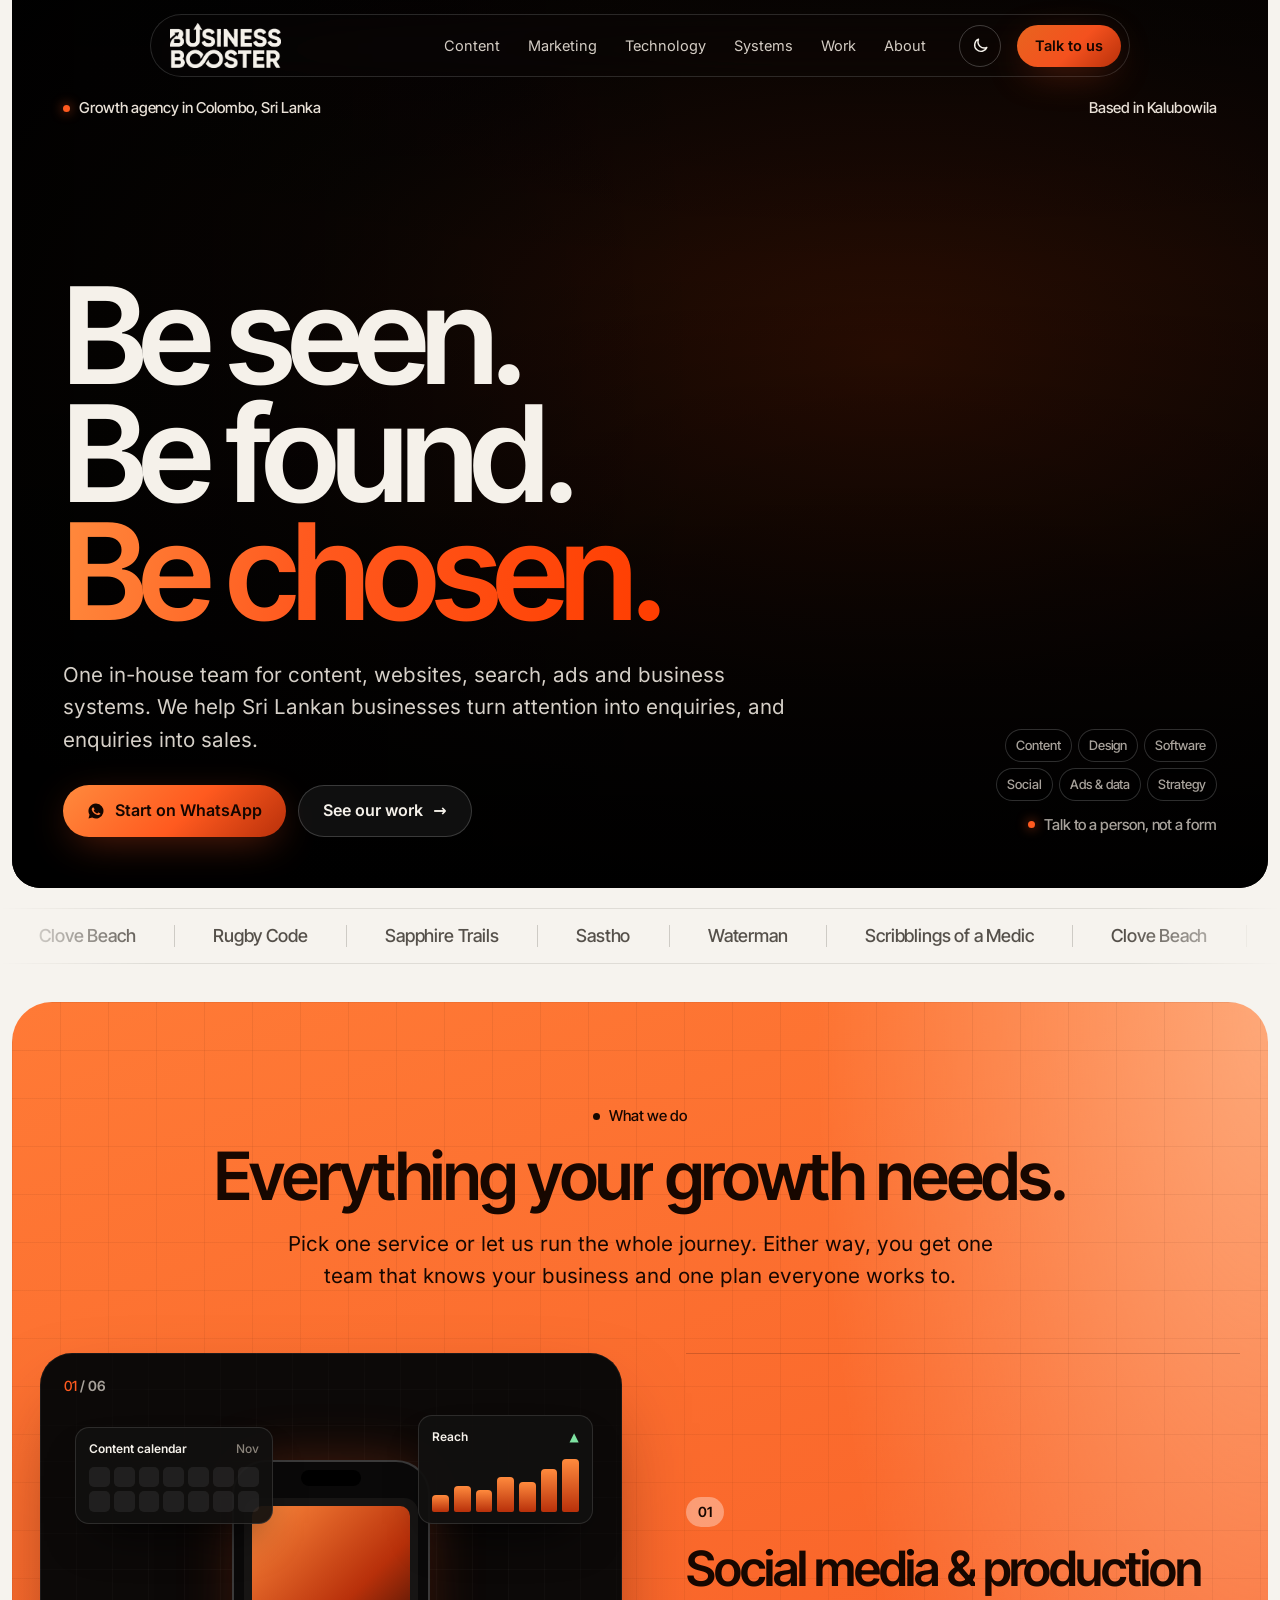
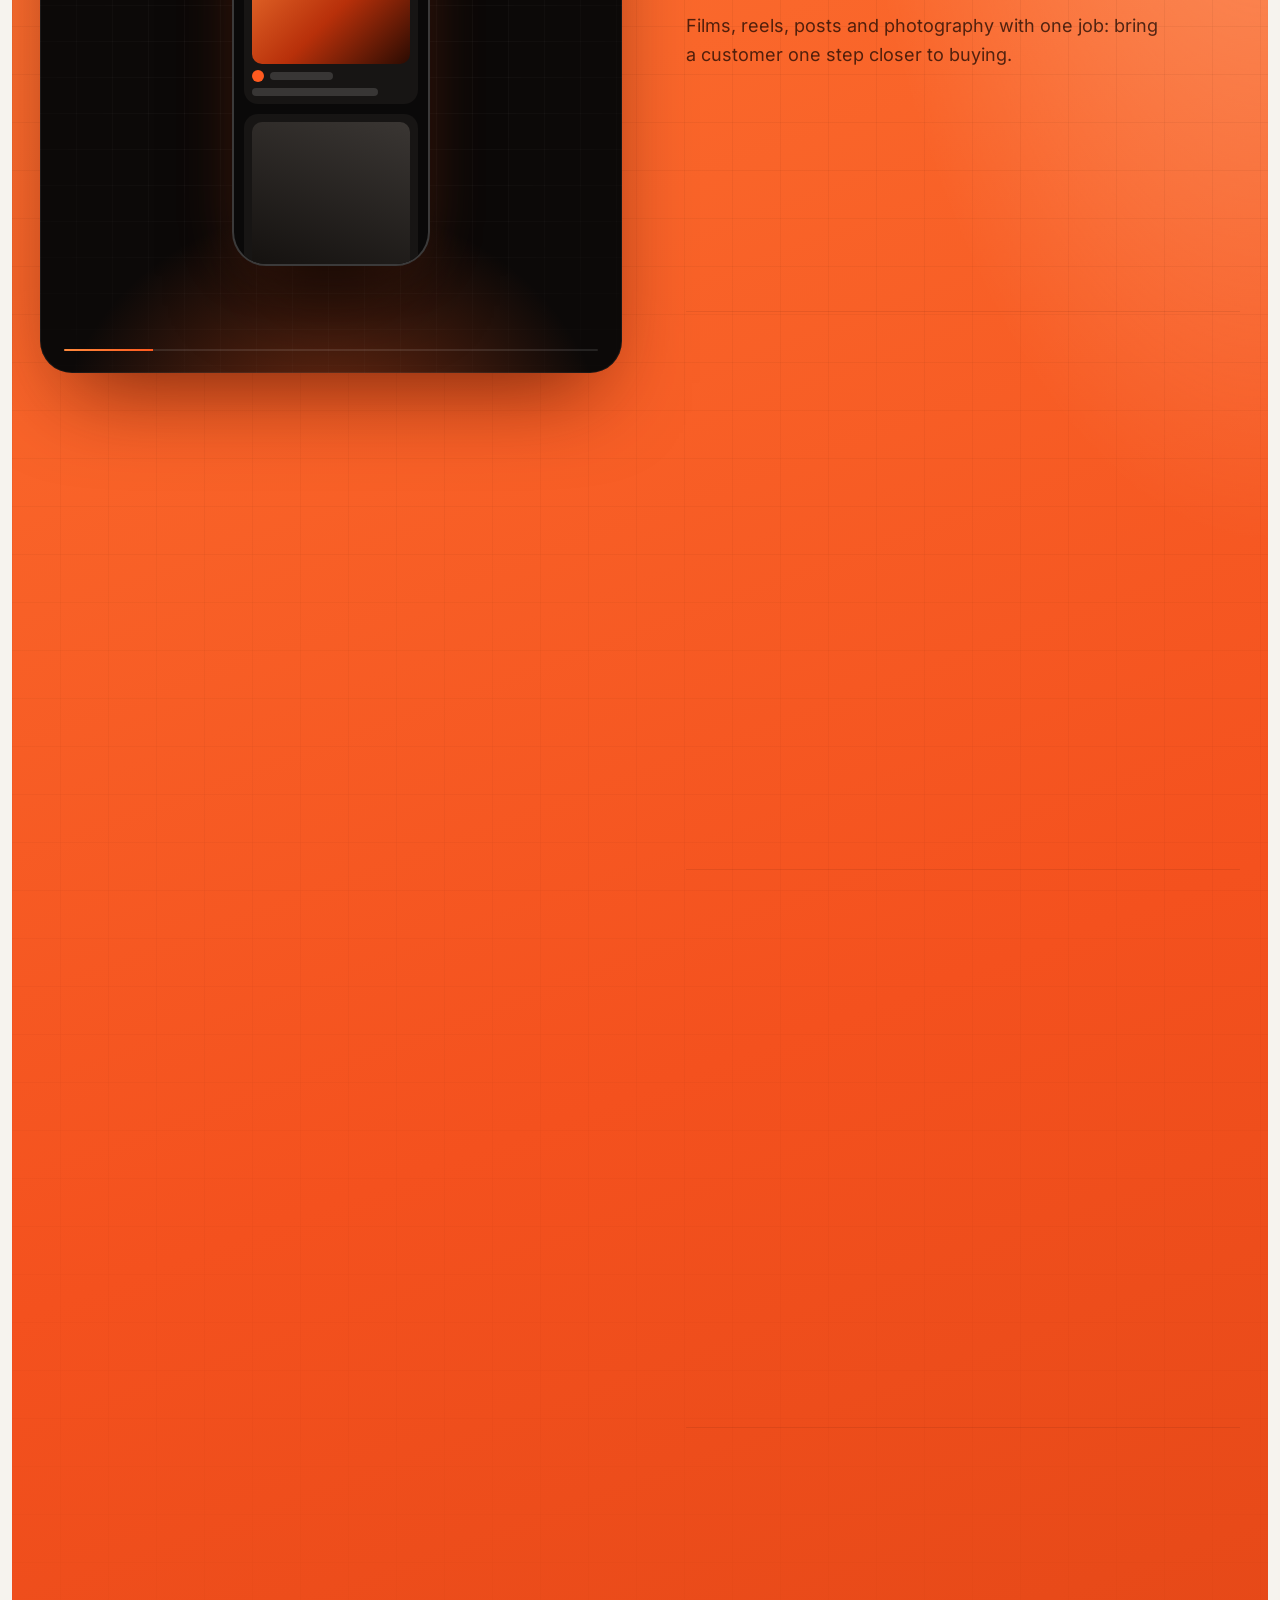
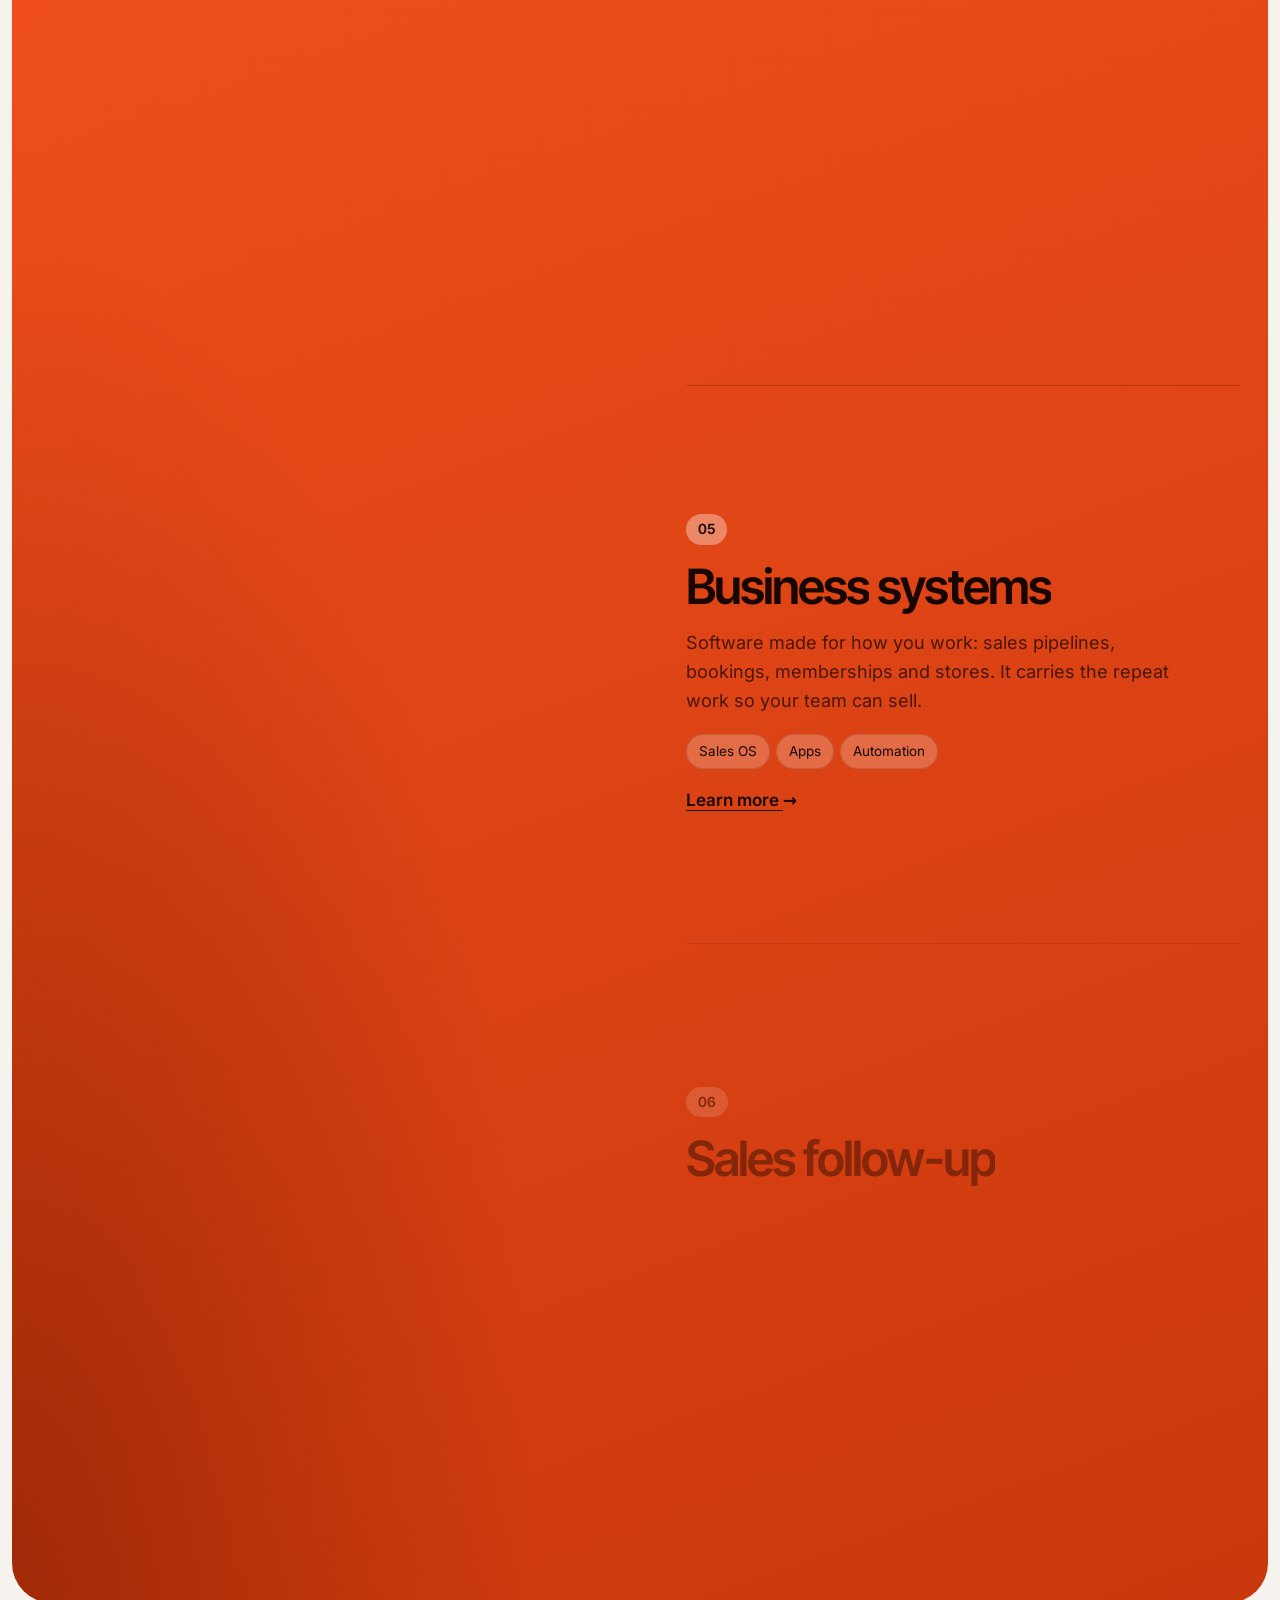
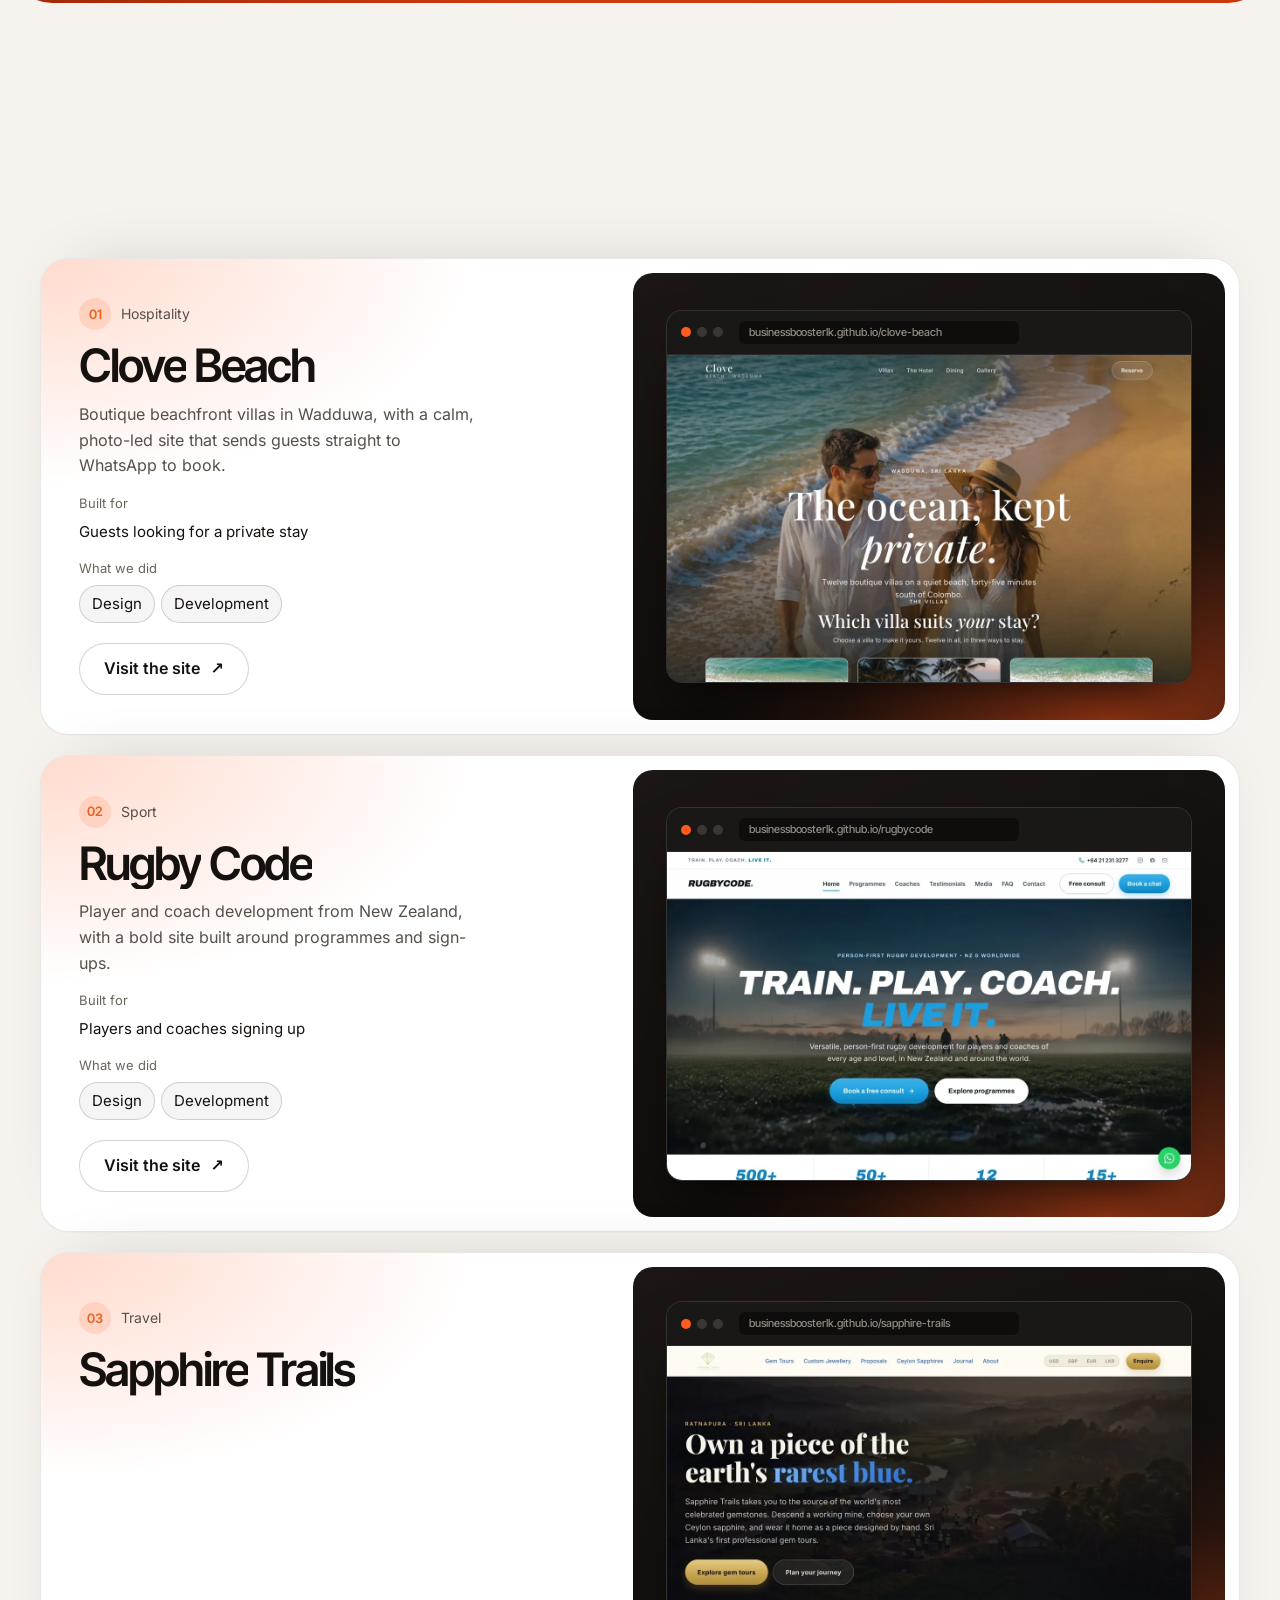
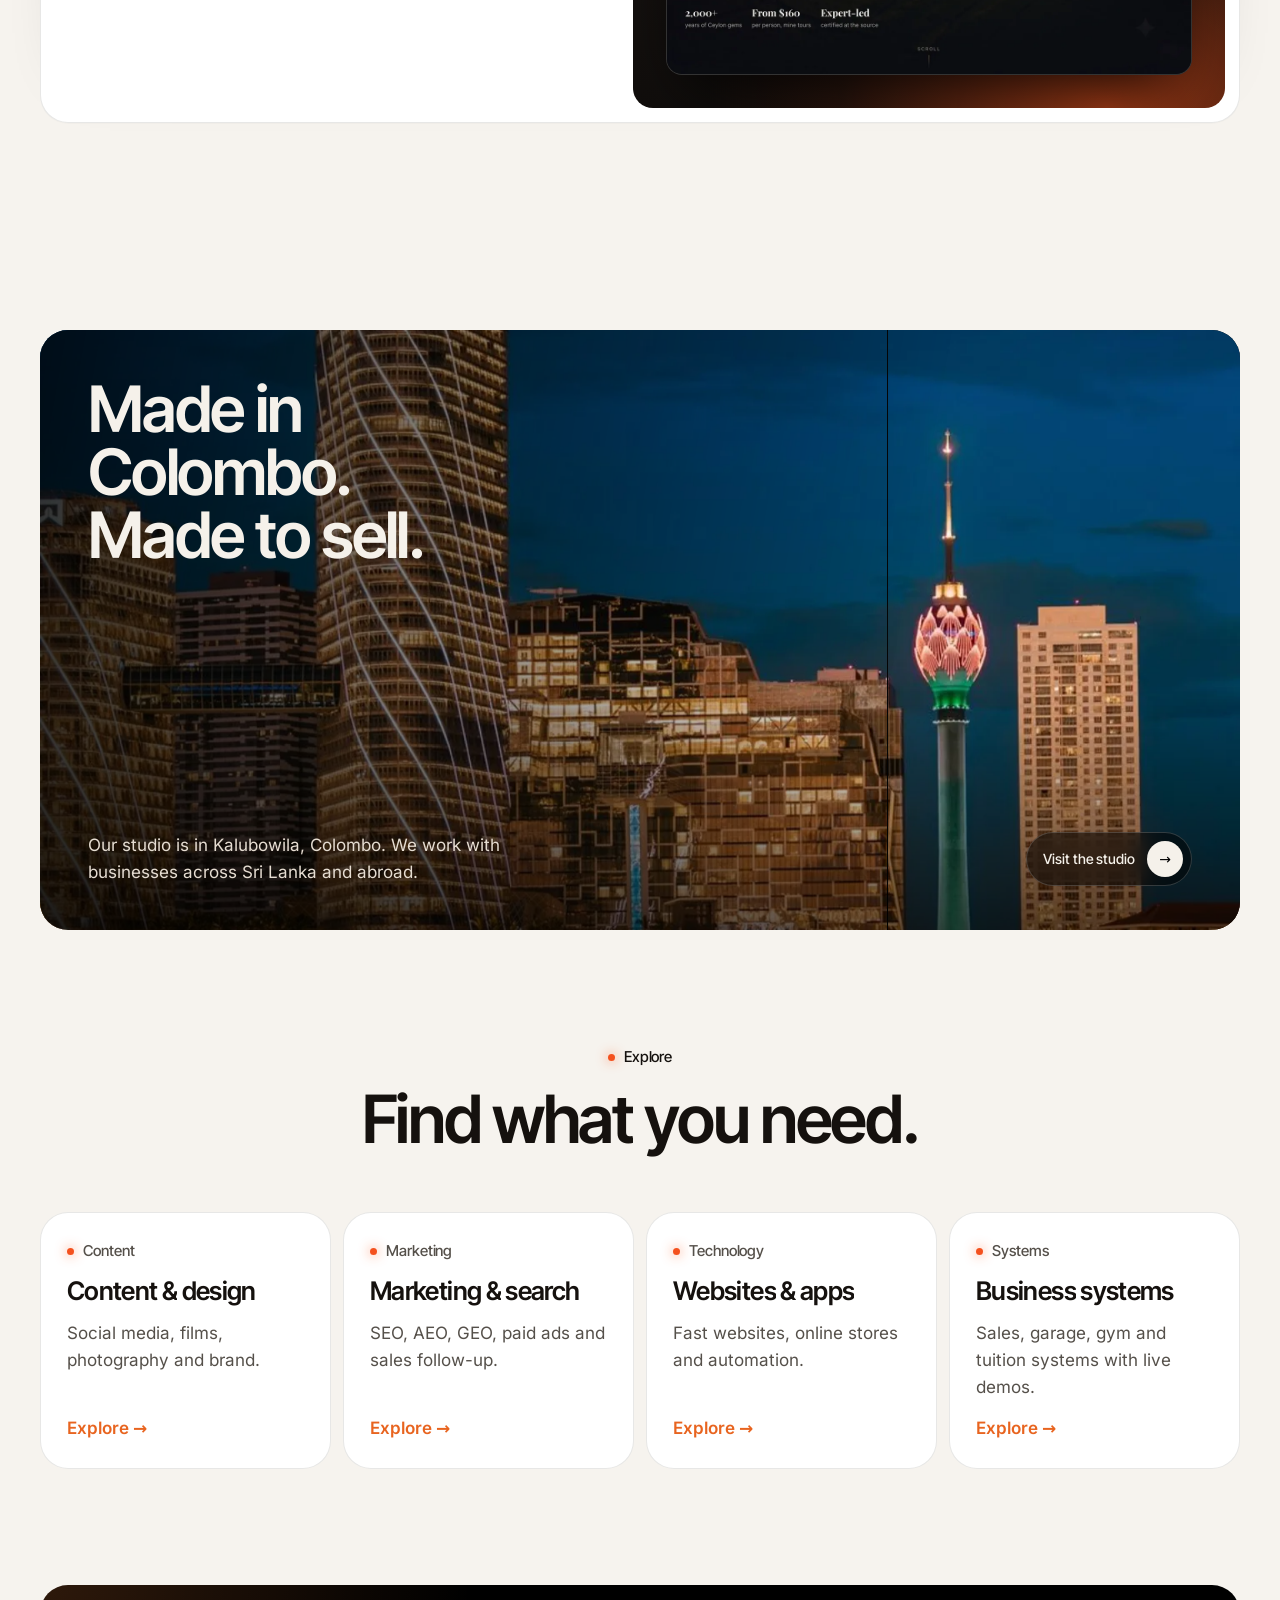
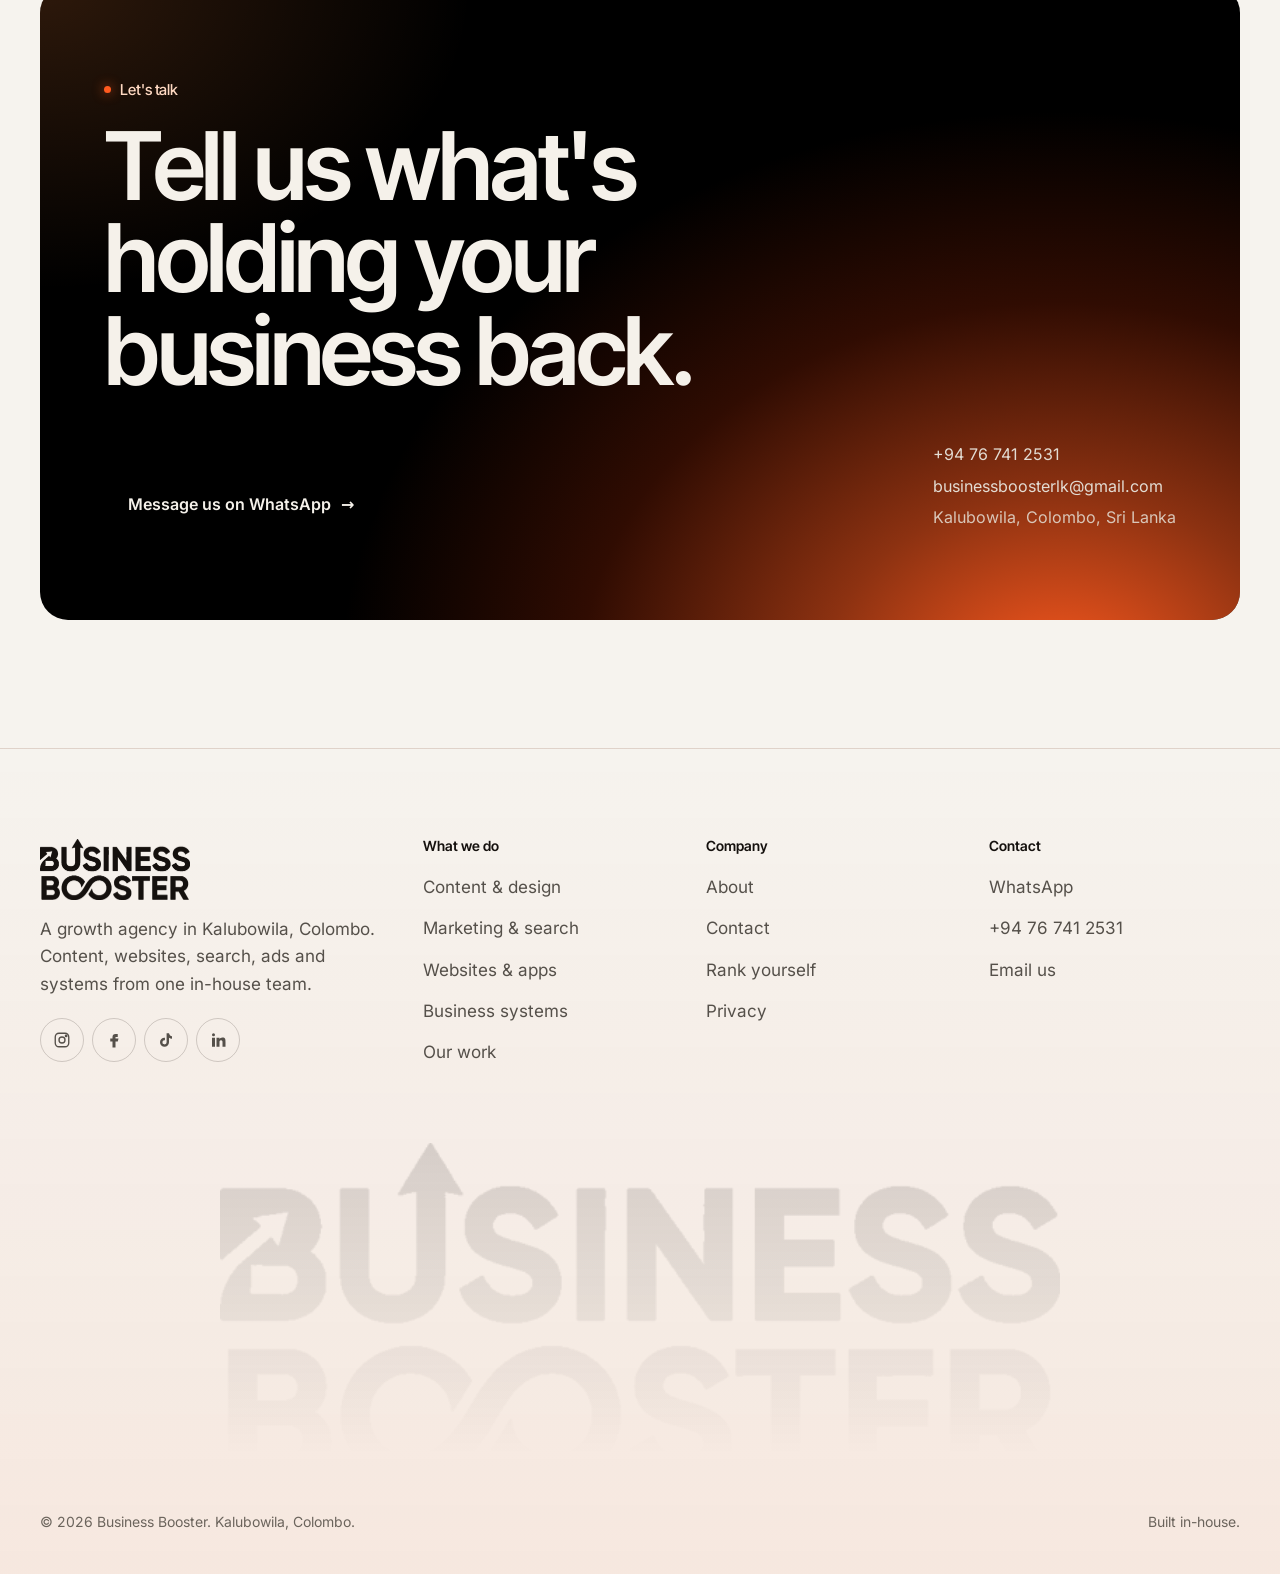
==== commit a79f808e: "Minimal homepage, Systems page, Lighthouse fixes - Homepage trimmed to hero, clients, services, 3 pr" ====
--- a/index.html
+++ b/index.html
@@ -13,10 +13,9 @@
 <meta name="twitter:card" content="summary_large_image">
 <meta name="theme-color" content="#060606">
 <link rel="icon" href="assets/img/favicon.png" type="image/png">
-<link rel="preconnect" href="https://fonts.googleapis.com">
-<link rel="preconnect" href="https://fonts.gstatic.com" crossorigin>
-<link rel="stylesheet" href="https://fonts.googleapis.com/css2?family=Inter+Tight:wght@500;600;700&family=Inter:wght@400;500;600&family=JetBrains+Mono:wght@400&display=swap">
-<link rel="stylesheet" href="assets/css/style.css">
+<link rel="preload" href="assets/fonts/inter-tight-latin.woff2" as="font" type="font/woff2" crossorigin>
+<link rel="preload" href="assets/fonts/inter-latin.woff2" as="font" type="font/woff2" crossorigin>
+<link rel="stylesheet" href="assets/css/style.min.css">
 <script>(function(){var d=document.documentElement,t;d.classList.add('js');try{t=localStorage.getItem('bb-theme')}catch(e){}if(!t)t=matchMedia('(prefers-color-scheme: light)').matches?'light':'dark';d.setAttribute('data-theme',t);var m=document.querySelector('meta[name=theme-color]');if(m)m.setAttribute('content',t==='light'?'#ffffff':'#060606')})()</script>
 <script type="application/ld+json">{"@context":"https://schema.org","@type":"ProfessionalService","name":"Business Booster","email":"businessboosterlk@gmail.com","telephone":"+94767412531","image":"assets/img/og.jpg","address":{"@type":"PostalAddress","addressLocality":"Kalubowila","addressRegion":"Colombo","addressCountry":"LK"},"areaServed":"Sri Lanka","founder":[{"@type":"Person","name":"Thulaib"},{"@type":"Person","name":"Shiara"}],"knowsAbout":["Social media marketing","Video production","Website development","SEO","Answer engine optimisation","Generative engine optimisation","Paid advertising","Business systems"]}</script>
 </head>
@@ -29,6 +28,7 @@
     <a href="content/">Content</a>
     <a href="marketing/">Marketing</a>
     <a href="technology/">Technology</a>
+    <a href="systems/">Systems</a>
     <a href="work/">Work</a>
     <a href="about/">About</a>
   </nav>
@@ -41,6 +41,7 @@
   <a href="content/">Content</a>
   <a href="marketing/">Marketing</a>
   <a href="technology/">Technology</a>
+  <a href="systems/">Systems</a>
   <a href="work/">Work</a>
   <a href="about/">About</a>
   <a href="contact/">Contact</a>
@@ -86,114 +87,10 @@
   </div>
 </section>
 
-<!-- STATEMENT -->
-<section class="statement" aria-label="What we do">
-  <div class="wrap">
-    <p data-words>Business Booster makes the films, builds the websites, runs the search and the ads, and sets up the systems behind them. One team, one plan, aimed at <span class="hl">one number: your sales.</span></p>
-  </div>
-</section>
-
-<!-- PROOF -->
+<!-- CLIENTS -->
 <div class="marquee" aria-label="Some of the businesses we work with">
   <div class="marquee-track"><span>Clove Beach</span><span>Rugby Code</span><span>Sapphire Trails</span><span>Sastho</span><span>Waterman</span><span>Scribblings of a Medic</span><span aria-hidden="true">Clove Beach</span><span aria-hidden="true">Rugby Code</span><span aria-hidden="true">Sapphire Trails</span><span aria-hidden="true">Sastho</span><span aria-hidden="true">Waterman</span><span aria-hidden="true">Scribblings of a Medic</span></div>
 </div>
-
-<section class="section" id="proof" aria-labelledby="numbers-h">
-  <div class="wrap">
-    <div class="section-head center">
-      <span class="label orange">Why Business Booster</span>
-      <h2 id="numbers-h">One team. No handoffs.</h2>
-      <p class="lead">Most businesses juggle a designer, a developer, an ads person and a videographer who never talk. We put all of it under one roof and one plan.</p>
-    </div>
-    <div class="bento">
-      <div class="bento-hero spot" data-reveal>
-        <span class="label" style="color:#ffe3d3">Working today</span>
-        <b class="big">20<em>+</em></b>
-        <p>active clients across Sri Lanka and abroad, from villas and gem tours to hospitals and garages.</p>
-        <div class="bento-foot"><span>In-house in Kalubowila</span><a href="work/">See the work <span class="arrow">→</span></a></div>
-      </div>
-      <div class="bento-side">
-        <div class="clients"><div class="client"><span class="client-av">C</span><span><b>Clove Beach</b><small>Hospitality</small></span></div><div class="client"><span class="client-av">R</span><span><b>Rugby Code</b><small>Sport</small></span></div><div class="client"><span class="client-av">S</span><span><b>Sapphire Trails</b><small>Travel</small></span></div><div class="client"><span class="client-av">S</span><span><b>Sastho</b><small>Retail</small></span></div><div class="client"><span class="client-av">W</span><span><b>Waterman</b><small>Industry</small></span></div><div class="client"><span class="client-av">S</span><span><b>Scribblings of a Medic</b><small>Healthcare</small></span></div></div>
-        <div class="bento-stats">
-          <div class="bstat spot" data-reveal><b>6</b><span>service lines, one team</span></div>
-          <div class="bstat spot" data-reveal><b>9</b><span>business systems built</span></div>
-          <div class="bstat spot dark" data-reveal><b>25<em>+</em></b><span>industries we've worked in</span></div>
-        </div>
-      </div>
-    </div>
-  </div>
-</section>
-
-<!-- WORK -->
-<section class="section" id="work" aria-labelledby="work-h" style="padding-top:0">
-  <div class="wrap">
-    <div class="section-head">
-      <div>
-        <span class="label orange">Selected work</span>
-        <h2 id="work-h">Work that<br>works.</h2>
-      </div>
-      <p class="lead">Real websites for real businesses, designed and built by our own team. Scroll through, then open any of them.</p>
-    </div>
-    <div class="stack">
-      <article class="stack-card spot" style="--i:0">
-        <div class="stack-info">
-          <span class="stack-head"><span class="stack-num">01</span>Hospitality</span>
-          <h3>Clove Beach</h3>
-          <p>Boutique beachfront villas in Wadduwa, with a calm, photo-led site that sends guests straight to WhatsApp to book.</p>
-          <div class="stack-meta"><small>Built for</small><span>Guests looking for a private stay</span></div>
-          <div class="stack-meta"><small>What we did</small><div class="stack-tags"><span>Design</span><span>Development</span></div></div>
-          <a class="btn btn-ghost" href="https://businessboosterlk.github.io/clove-beach/">Visit the site <span class="arrow">↗</span></a>
-        </div>
-        <a class="stack-shot" href="https://businessboosterlk.github.io/clove-beach/" aria-label="Open the Clove Beach website"><span class="browser"><span class="browser-bar"><i></i><i></i><i></i><span>businessboosterlk.github.io/clove-beach</span></span><img src="assets/img/work/clove-beach.webp" alt="Clove Beach website, home page" loading="lazy" width="1200" height="750"></span></a>
-      </article>
-      <article class="stack-card spot" style="--i:1">
-        <div class="stack-info">
-          <span class="stack-head"><span class="stack-num">02</span>Sport</span>
-          <h3>Rugby Code</h3>
-          <p>Player and coach development from New Zealand, with a bold site built around programmes and sign-ups.</p>
-          <div class="stack-meta"><small>Built for</small><span>Players and coaches signing up</span></div>
-          <div class="stack-meta"><small>What we did</small><div class="stack-tags"><span>Design</span><span>Development</span></div></div>
-          <a class="btn btn-ghost" href="https://businessboosterlk.github.io/rugbycode/">Visit the site <span class="arrow">↗</span></a>
-        </div>
-        <a class="stack-shot" href="https://businessboosterlk.github.io/rugbycode/" aria-label="Open the Rugby Code website"><span class="browser"><span class="browser-bar"><i></i><i></i><i></i><span>businessboosterlk.github.io/rugbycode</span></span><img src="assets/img/work/rugbycode.webp" alt="Rugby Code website, home page" loading="lazy" width="1200" height="750"></span></a>
-      </article>
-      <article class="stack-card spot" style="--i:2">
-        <div class="stack-info">
-          <span class="stack-head"><span class="stack-num">03</span>Travel</span>
-          <h3>Sapphire Trails</h3>
-          <p>Ceylon gem tours and custom jewellery, presented as a premium travel experience.</p>
-          <div class="stack-meta"><small>Built for</small><span>Travellers planning gem tours</span></div>
-          <div class="stack-meta"><small>What we did</small><div class="stack-tags"><span>Design</span><span>Development</span></div></div>
-          <a class="btn btn-ghost" href="https://businessboosterlk.github.io/sapphire-trails/">Visit the site <span class="arrow">↗</span></a>
-        </div>
-        <a class="stack-shot" href="https://businessboosterlk.github.io/sapphire-trails/" aria-label="Open the Sapphire Trails website"><span class="browser"><span class="browser-bar"><i></i><i></i><i></i><span>businessboosterlk.github.io/sapphire-trails</span></span><img src="assets/img/work/sapphire-trails.webp" alt="Sapphire Trails website, home page" loading="lazy" width="1200" height="750"></span></a>
-      </article>
-      <article class="stack-card spot" style="--i:3">
-        <div class="stack-info">
-          <span class="stack-head"><span class="stack-num">04</span>Healthcare</span>
-          <h3>Scribblings of a Medic</h3>
-          <p>A doctor's writing and personal brand, made easy to read and easy to share.</p>
-          <div class="stack-meta"><small>Built for</small><span>Readers and patients</span></div>
-          <div class="stack-meta"><small>What we did</small><div class="stack-tags"><span>Design</span><span>Development</span></div></div>
-          <a class="btn btn-ghost" href="https://businessboosterlk.github.io/scribblings-of-a-medic/">Visit the site <span class="arrow">↗</span></a>
-        </div>
-        <a class="stack-shot" href="https://businessboosterlk.github.io/scribblings-of-a-medic/" aria-label="Open the Scribblings of a Medic website"><span class="browser"><span class="browser-bar"><i></i><i></i><i></i><span>businessboosterlk.github.io/scribblings-of-a-medic</span></span><img src="assets/img/work/scribblings-of-a-medic.webp" alt="Scribblings of a Medic website, home page" loading="lazy" width="1200" height="750"></span></a>
-      </article>
-      <article class="stack-card spot" style="--i:4">
-        <div class="stack-info">
-          <span class="stack-head"><span class="stack-num">05</span>Retail</span>
-          <h3>Sastho</h3>
-          <p>Everyday products at everyday prices, with a clean store built for browsing on a phone.</p>
-          <div class="stack-meta"><small>Built for</small><span>Shoppers browsing on a phone</span></div>
-          <div class="stack-meta"><small>What we did</small><div class="stack-tags"><span>Design</span><span>Development</span></div></div>
-          <a class="btn btn-ghost" href="https://businessboosterlk.github.io/sastho/">Visit the site <span class="arrow">↗</span></a>
-        </div>
-        <a class="stack-shot" href="https://businessboosterlk.github.io/sastho/" aria-label="Open the Sastho website"><span class="browser"><span class="browser-bar"><i></i><i></i><i></i><span>businessboosterlk.github.io/sastho</span></span><img src="assets/img/work/sastho.webp" alt="Sastho website, home page" loading="lazy" width="1200" height="750"></span></a>
-      </article>
-    </div>
-    <p style="margin-top:40px;text-align:center"><a class="btn btn-primary" href="work/">See all our work <span class="arrow">→</span></a></p>
-  </div>
-</section>
 
 <!-- SERVICES -->
 <section class="section svc-band" id="services" aria-labelledby="svc-h">
@@ -287,9 +184,9 @@
         <div class="ill-inline"><div class="ill scene"><div class="grid-bg"></div>
 <div class="stats3"><div class="sc st"><small>New leads</small><b class="count" style="--to:24"></b></div><div class="sc st"><small>Follow-ups</small><b class="count" style="--to:11"></b></div><div class="sc st"><small>Won</small><b class="count" style="--to:7"></b></div></div>
 <div class="i-board" style="position:absolute;left:6%;right:6%;top:30%;width:auto">
-<div class="i-col"><h5>New</h5><div class="i-card"><div class="bar" style="width:70%"></div><div class="bar" style="width:40%"></div></div><div class="i-card"><div class="bar" style="width:60%"></div><div class="bar" style="width:50%"></div></div></div>
-<div class="i-col"><h5>Follow-up</h5><div class="i-card"><div class="bar" style="width:55%"></div><div class="bar" style="width:35%"></div></div></div>
-<div class="i-col"><h5>Won</h5><div class="i-card"><div class="bar o" style="width:65%"></div><div class="bar" style="width:45%"></div></div></div>
+<div class="i-col"><div class="h5">New</div><div class="i-card"><div class="bar" style="width:70%"></div><div class="bar" style="width:40%"></div></div><div class="i-card"><div class="bar" style="width:60%"></div><div class="bar" style="width:50%"></div></div></div>
+<div class="i-col"><div class="h5">Follow-up</div><div class="i-card"><div class="bar" style="width:55%"></div><div class="bar" style="width:35%"></div></div></div>
+<div class="i-col"><div class="h5">Won</div><div class="i-card"><div class="bar o" style="width:65%"></div><div class="bar" style="width:45%"></div></div></div>
 <div class="i-card i-move"><div class="bar o" style="width:70%"></div><div class="bar" style="width:45%"></div><span class="av"></span></div>
 </div>
 <div class="sc sc-pop toast" style="right:6%;bottom:7%;--dl:2.8s">⏰ Follow-up due · 3:00 pm</div>
@@ -319,6 +216,55 @@
       </div>
     </div>
   </div>
+  </div>
+</section>
+
+<!-- WORK -->
+<section class="section" id="work" aria-labelledby="work-h" style="padding-top:0">
+  <div class="wrap">
+    <div class="section-head">
+      <div>
+        <span class="label orange">Selected work</span>
+        <h2 id="work-h">Work that<br>works.</h2>
+      </div>
+      <p class="lead">A few recent websites, designed and built by our own team.</p>
+    </div>
+    <div class="stack">
+      <article class="stack-card spot" style="--i:0">
+        <div class="stack-info">
+          <span class="stack-head"><span class="stack-num">01</span>Hospitality</span>
+          <h3>Clove Beach</h3>
+          <p>Boutique beachfront villas in Wadduwa, with a calm, photo-led site that sends guests straight to WhatsApp to book.</p>
+          <div class="stack-meta"><small>Built for</small><span>Guests looking for a private stay</span></div>
+          <div class="stack-meta"><small>What we did</small><div class="stack-tags"><span>Design</span><span>Development</span></div></div>
+          <a class="btn btn-ghost" href="https://businessboosterlk.github.io/clove-beach/">Visit the site <span class="arrow">↗</span></a>
+        </div>
+        <a class="stack-shot" href="https://businessboosterlk.github.io/clove-beach/"><span class="browser"><span class="browser-bar"><i></i><i></i><i></i><span>businessboosterlk.github.io/clove-beach</span></span><img src="assets/img/work/clove-beach.webp" alt="Clove Beach website, home page" loading="lazy" width="1200" height="750"></span></a>
+      </article>
+      <article class="stack-card spot" style="--i:1">
+        <div class="stack-info">
+          <span class="stack-head"><span class="stack-num">02</span>Sport</span>
+          <h3>Rugby Code</h3>
+          <p>Player and coach development from New Zealand, with a bold site built around programmes and sign-ups.</p>
+          <div class="stack-meta"><small>Built for</small><span>Players and coaches signing up</span></div>
+          <div class="stack-meta"><small>What we did</small><div class="stack-tags"><span>Design</span><span>Development</span></div></div>
+          <a class="btn btn-ghost" href="https://businessboosterlk.github.io/rugbycode/">Visit the site <span class="arrow">↗</span></a>
+        </div>
+        <a class="stack-shot" href="https://businessboosterlk.github.io/rugbycode/"><span class="browser"><span class="browser-bar"><i></i><i></i><i></i><span>businessboosterlk.github.io/rugbycode</span></span><img src="assets/img/work/rugbycode.webp" alt="Rugby Code website, home page" loading="lazy" width="1200" height="750"></span></a>
+      </article>
+      <article class="stack-card spot" style="--i:2">
+        <div class="stack-info">
+          <span class="stack-head"><span class="stack-num">03</span>Travel</span>
+          <h3>Sapphire Trails</h3>
+          <p>Ceylon gem tours and custom jewellery, presented as a premium travel experience.</p>
+          <div class="stack-meta"><small>Built for</small><span>Travellers planning gem tours</span></div>
+          <div class="stack-meta"><small>What we did</small><div class="stack-tags"><span>Design</span><span>Development</span></div></div>
+          <a class="btn btn-ghost" href="https://businessboosterlk.github.io/sapphire-trails/">Visit the site <span class="arrow">↗</span></a>
+        </div>
+        <a class="stack-shot" href="https://businessboosterlk.github.io/sapphire-trails/"><span class="browser"><span class="browser-bar"><i></i><i></i><i></i><span>businessboosterlk.github.io/sapphire-trails</span></span><img src="assets/img/work/sapphire-trails.webp" alt="Sapphire Trails website, home page" loading="lazy" width="1200" height="750"></span></a>
+      </article>
+    </div>
+    <p style="margin-top:40px;text-align:center"><a class="btn btn-primary" href="work/">See all our work <span class="arrow">→</span></a></p>
   </div>
 </section>
 
@@ -335,145 +281,15 @@
   </div>
 </section>
 
-<!-- PROCESS -->
-<section class="section" aria-labelledby="how-h" style="padding-top:0">
-  <div class="wrap">
-    <div class="section-head">
-      <div>
-        <span class="label orange">How we work</span>
-        <h2 id="how-h">Fix what matters<br>first.</h2>
-      </div>
-      <p class="lead">Not every business needs everything at once. We find what is slowing your customers down and start there.</p>
-    </div>
-    <div class="steps">
-      <div class="step" data-reveal><h3>Talk</h3><p>Send us a WhatsApp message. We book a short call to understand your business, your customers and your goals.</p></div>
-      <div class="step" data-reveal><h3>Diagnose</h3><p>We look at your content, website, search and sales follow-up to find where customers are dropping off.</p></div>
-      <div class="step" data-reveal><h3>Plan</h3><p>You get one clear priority list and a quote. You decide what we start with.</p></div>
-      <div class="step" data-reveal><h3>Build &amp; review</h3><p>We do the work, track the results and sit down with you every month to decide the next move.</p></div>
-    </div>
-  </div>
-</section>
-
-<!-- SYSTEMS -->
-<section class="section glow-top" id="systems" aria-labelledby="sys-h">
-  <div class="wrap">
-    <div class="section-head">
-      <div>
-        <span class="label orange">Systems &amp; apps</span>
-        <h2 id="sys-h">Software that<br>remembers for you.</h2>
-      </div>
-      <p class="lead">Our developers build business systems that organise follow-up, bookings and sales. Each one is labelled honestly: live, demo or in build.</p>
-    </div>
-    <div class="split" style="margin-bottom:12px">
-      <div class="split-card" data-reveal>
-        <span class="tag live">Live demo</span>
-        <h3>Sales OS</h3>
-        <p class="muted">A sales and follow-up workspace for showrooms and service businesses. See every lead, every next step and who owns it, in one place.</p>
-        <ul class="checks"><li>Every enquiry has an owner</li><li>Follow-ups never slip through the cracks</li><li>Owners see the whole pipeline at a glance</li></ul>
-        <a class="btn btn-primary" href="https://businessboosterlk.github.io/systems/sales-os/" style="align-self:flex-start">Try the demo <span class="arrow">↗</span></a>
-      </div>
-      <div class="split-card media" data-reveal><img src="assets/img/work/sales-os.jpg" alt="Sales OS dashboard showing leads and revenue" loading="lazy" width="1200" height="750"></div>
-    </div>
-    <div class="sys-list">
-      <a class="sys-row" href="https://businessboosterlk.github.io/systems/garage-os/"><strong>Garage OS</strong><span class="muted">Job cards, parts and customer updates for garages</span><span class="tag live">Live demo</span><span class="go">↗</span></a>
-      <a class="sys-row" href="https://businessboosterlk.github.io/systems/gym-os/"><strong>Gym OS</strong><span class="muted">Memberships, check-ins and renewals for gyms</span><span class="tag live">Live demo</span><span class="go">↗</span></a>
-      <a class="sys-row" href="https://businessboosterlk.github.io/systems/tuition-os/"><strong>Tuition OS</strong><span class="muted">Classes, students and fees for tuition centres</span><span class="tag live">Live demo</span><span class="go">↗</span></a>
-      <a class="sys-row" href="https://businessboosterlk.github.io/systems/the-hub/"><strong>The Hub</strong><span class="muted">One workspace for a small team's daily work</span><span class="tag live">Live demo</span><span class="go">↗</span></a>
-      <a class="sys-row" href="https://businessboosterlk.github.io/systems/storefront-app/"><strong>Storefront app</strong><span class="muted">A shopping app running with a client today</span><span class="tag live">Live with a client</span><span class="go">↗</span></a>
-      <a class="sys-row" href="https://businessboosterlk.github.io/systems/restaurant-os/"><strong>Restaurant OS</strong><span class="muted">Orders, tables and kitchen flow for restaurants</span><span class="tag">Demo on request</span><span class="go">↗</span></a>
-      <a class="sys-row" href="https://businessboosterlk.github.io/systems/car-care-os/"><strong>Car care OS</strong><span class="muted">Bookings and packages for detailing studios</span><span class="tag">Demo on request</span><span class="go">↗</span></a>
-      <a class="sys-row" href="https://businessboosterlk.github.io/systems/teaching-platform/"><strong>Teaching platform</strong><span class="muted">Online lessons and student progress</span><span class="tag soon">In build</span><span class="go">↗</span></a>
-    </div>
-  </div>
-</section>
-
-<!-- TESTIMONIALS -->
-<section class="section" aria-labelledby="q-h" style="padding-top:0">
-  <div class="wrap">
-    <div class="section-head">
-      <div>
-        <span class="label orange">Clients</span>
-        <h2 id="q-h">In their words.</h2>
-      </div>
-      <span class="tag ph">Sample quotes: replace with real client testimonials</span>
-    </div>
-    <div class="quotes">
-      <div class="quote lead-card" data-reveal>
-        <b class="big">20+</b>
-        <p style="font-size:18px;color:#efe7dd">Businesses trust us with their content, websites, search, ads and systems every month.</p>
-      </div>
-      <figure class="quote" data-reveal style="margin:0">
-        <blockquote>“They didn't just post for us. They fixed the website, set up the ads and showed us exactly where our enquiries were coming from.”</blockquote>
-        <footer><span class="avatar" aria-hidden="true"></span><span><b>Client name</b>Business, sector</span></footer>
-      </figure>
-      <figure class="quote" data-reveal style="margin:0">
-        <blockquote>“One team, one WhatsApp group, one monthly review. We finally stopped chasing five different suppliers.”</blockquote>
-        <footer><span class="avatar" aria-hidden="true"></span><span><b>Client name</b>Business, sector</span></footer>
-      </figure>
-    </div>
-  </div>
-</section>
-
-<!-- SECTORS -->
-<section class="section glow-top" aria-labelledby="sec-h">
-  <div class="wrap">
-    <div class="section-head">
-      <div>
-        <span class="label orange">Industries</span>
-        <h2 id="sec-h">Different sectors.<br>Sharper questions.</h2>
-      </div>
-      <p class="lead">We have worked across more than twenty-five fields. The customer journey changes from one to the next, so we always start by learning yours.</p>
-    </div>
-    <div class="sectors">
-      <div class="sector" data-reveal><h4>Places &amp; experiences</h4><p>Hotels and villas · Restaurants and cafés · Travel agencies · Safari operators · Events · Interior design</p></div>
-      <div class="sector" data-reveal><h4>Products &amp; retail</h4><p>Food and beverage · Fashion · Jewellery · Mobile accessories · Household retail · Lighting · Toys</p></div>
-      <div class="sector" data-reveal><h4>Mobility &amp; industry</h4><p>Vehicle dealers · Garages · Detailing · Industrial machinery · Water treatment · Courier and delivery</p></div>
-      <div class="sector" data-reveal><h4>People &amp; services</h4><p>Hospitals and doctors · Schools · Business education · Recruitment · Fitness · Islamic finance</p></div>
-      <div class="sector" data-reveal><h4>Digital businesses</h4><p>Software · BPO · Artificial intelligence · Online stores</p></div>
-    </div>
-  </div>
-</section>
-
-<!-- FREE TOOLS -->
-<section class="section" aria-labelledby="tools-h" style="padding-top:0">
-  <div class="wrap">
-    <div class="section-head">
-      <div>
-        <span class="label orange">Free tools</span>
-        <h2 id="tools-h">Not ready to talk?<br>Start here.</h2>
-      </div>
-    </div>
-    <div class="tools">
-      <a class="tool" href="https://businessboosterlk.github.io/rank/" data-reveal>
-        <span class="label">Website · SEO · Social</span>
-        <h3>Rank yourself</h3>
-        <p class="muted">Run a free website speed scan and SEO scan, then take three short quizzes to see where you stand.</p>
-        <span class="more">Run the scan <span class="arrow">→</span></span>
-      </a>
-      <a class="tool" href="https://businessboosterlk.github.io/check-up/" data-reveal>
-        <span class="label">2 minutes</span>
-        <h3>The check-up</h3>
-        <p class="muted">Answer five questions about your business and get a plain-language view of what to fix first.</p>
-        <span class="more">Take the check-up <span class="arrow">→</span></span>
-      </a>
-    </div>
-  </div>
-</section>
-
-<!-- FAQ -->
-<section class="section" aria-labelledby="faq-h" style="padding-top:0">
-  <div class="wrap faq-wrap">
-    <div>
-      <span class="label orange" style="display:block;margin-bottom:18px">Questions</span>
-      <h2 id="faq-h">Before<br>we start.</h2>
-    </div>
-    <div class="faq">
-      <details><summary>How do we get started?</summary><p>Send us a WhatsApp message on +94 76 741 2531. We'll set up a short call, learn about your business and tell you honestly what we would fix first. There's no cost for that first conversation.</p></details>
-      <details><summary>Do I need to buy every service?</summary><p>No. Many clients start with one thing, like a new website or monthly content, and add more when it makes sense. We'll tell you when something isn't worth doing yet.</p></details>
-      <details><summary>How much does it cost?</summary><p>Every business needs something different, so we send a clear written quote after the first call. You'll know exactly what's included and what it costs before anything starts.</p></details>
-      <details><summary>Who actually does the work?</summary><p>Our own in-house team in Kalubowila: strategists, designers, video and photo crew, developers and ads specialists. We don't hand your work to freelancers you've never met.</p></details>
-      <details><summary>How will I know it's working?</summary><p>We set up tracking before campaigns go live and review the numbers with you every month: enquiries, sales, search rankings and what we'll do next.</p></details>
-      <details><summary>Do you work outside Colombo?</summary><p>Yes. We work with businesses across Sri Lanka and with clients abroad, including New Zealand.</p></details>
+<!-- EXPLORE -->
+<section class="section" aria-labelledby="explore-h" style="padding-top:0">
+  <div class="wrap">
+    <div class="section-head center"><span class="label orange">Explore</span><h2 id="explore-h">Find what you need.</h2></div>
+    <div class="pillars four">
+      <a class="pillar spot" href="content/"><span class="label">Content</span><h3>Content &amp; design</h3><p>Social media, films, photography and brand.</p><span class="more">Explore <span class="arrow">→</span></span></a>
+      <a class="pillar spot" href="marketing/"><span class="label">Marketing</span><h3>Marketing &amp; search</h3><p>SEO, AEO, GEO, paid ads and sales follow-up.</p><span class="more">Explore <span class="arrow">→</span></span></a>
+      <a class="pillar spot" href="technology/"><span class="label">Technology</span><h3>Websites &amp; apps</h3><p>Fast websites, online stores and automation.</p><span class="more">Explore <span class="arrow">→</span></span></a>
+      <a class="pillar spot" href="systems/"><span class="label">Systems</span><h3>Business systems</h3><p>Sales, garage, gym and tuition systems with live demos.</p><span class="more">Explore <span class="arrow">→</span></span></a>
     </div>
   </div>
 </section>
@@ -512,14 +328,14 @@
           <a href="#" aria-label="LinkedIn"><svg viewBox="0 0 24 24" fill="currentColor" aria-hidden="true"><path d="M4 9h4v12H4zM6 3a2 2 0 1 1 0 4 2 2 0 0 1 0-4Zm4 6h4v1.7c.6-1 1.9-2 3.9-2 4.1 0 4.1 2.8 4.1 6.2V21h-4v-5.5c0-1.4 0-3.1-2-3.1s-2 1.5-2 3V21h-4V9Z"/></svg></a>
         </div>
       </div>
-      <div><h4>What we do</h4><ul><li><a href="content/">Content &amp; design</a></li><li><a href="marketing/">Marketing &amp; search</a></li><li><a href="technology/">Websites &amp; systems</a></li><li><a href="work/">Our work</a></li></ul></div>
-      <div><h4>Company</h4><ul><li><a href="about/">About</a></li><li><a href="contact/">Contact</a></li><li><a href="https://businessboosterlk.github.io/rank/">Rank yourself</a></li><li><a href="https://businessboosterlk.github.io/privacy/">Privacy</a></li></ul></div>
-      <div><h4>Contact</h4><ul><li><a href="https://wa.me/94767412531">WhatsApp</a></li><li><a href="tel:+94767412531">+94 76 741 2531</a></li><li><a href="mailto:businessboosterlk@gmail.com">Email us</a></li></ul></div>
+      <div><h2 class="fh">What we do</h2><ul><li><a href="content/">Content &amp; design</a></li><li><a href="marketing/">Marketing &amp; search</a></li><li><a href="technology/">Websites &amp; apps</a></li><li><a href="systems/">Business systems</a></li><li><a href="work/">Our work</a></li></ul></div>
+      <div><h2 class="fh">Company</h2><ul><li><a href="about/">About</a></li><li><a href="contact/">Contact</a></li><li><a href="https://businessboosterlk.github.io/rank/">Rank yourself</a></li><li><a href="https://businessboosterlk.github.io/privacy/">Privacy</a></li></ul></div>
+      <div><h2 class="fh">Contact</h2><ul><li><a href="https://wa.me/94767412531">WhatsApp</a></li><li><a href="tel:+94767412531">+94 76 741 2531</a></li><li><a href="mailto:businessboosterlk@gmail.com">Email us</a></li></ul></div>
     </div>
     <div class="logo-big" aria-hidden="true"></div>
     <div class="footer-base"><span>© <span data-year>2026</span> Business Booster. Kalubowila, Colombo.</span><span>Built in-house.</span></div>
   </div>
 </footer>
-<script src="assets/js/main.js" defer></script>
+<script src="assets/js/main.min.js" defer></script>
 </body>
 </html>
--- a/assets/css/style.min.css
+++ b/assets/css/style.min.css
@@ -0,0 +1 @@
+@font-face{font-family:"Inter";src:url(../fonts/inter-latin.woff2) format("woff2");font-weight:100 900;font-style:normal;font-display:swap}@font-face{font-family:"Inter Tight";src:url(../fonts/inter-tight-latin.woff2) format("woff2");font-weight:100 900;font-style:normal;font-display:swap}@font-face{font-family:"Inter Fallback";src:local("Arial");ascent-override:90.49%;descent-override:22.56%;line-gap-override:0%;size-adjust:107.06%}@font-face{font-family:"Inter Tight Fallback";src:local("Arial");ascent-override:96.9%;descent-override:24.15%;line-gap-override:0%;size-adjust:100%}:root{--black:#060606;--ink:#0d0d0d;--panel:#141313;--panel-2:#1b1918;--line:rgba(255,255,255,.09);--line-2:rgba(255,255,255,.18);--text:#f5f1ea;--muted:#a8a29b;--faint:#938c84;--orange:#ff5a1f;--orange-2:#ff8a3d;--ember:#b8300a;--glow:rgba(255,90,31,.55);--radius:28px;--radius-sm:16px;--wrap:1240px;--display:"Inter Tight","Inter Tight Fallback",ui-sans-serif,system-ui,-apple-system,"Segoe UI",sans-serif;--body:"Inter","Inter Fallback",ui-sans-serif,system-ui,-apple-system,"Segoe UI",sans-serif;--mono:"JetBrains Mono",ui-monospace,Consolas,monospace;--ease:cubic-bezier(.16,1,.3,1);color-scheme:dark}*{box-sizing:border-box}html{-webkit-text-size-adjust:100%;scroll-behavior:smooth;overflow-x:clip}body{margin:0;background:var(--black);color:var(--text);font-family:var(--body);font-size:17px;line-height:1.6;-webkit-font-smoothing:antialiased;overflow-x:clip}img,video,canvas{display:block;max-width:100%}a{color:inherit;text-decoration:none}button{font:inherit;color:inherit;cursor:pointer;background:none;border:0}:focus-visible{outline:2px solid var(--orange);outline-offset:3px;border-radius:6px}::selection{background:var(--orange);color:#000}.skip{position:fixed;left:12px;top:12px;z-index:100;background:var(--orange);color:#000;padding:10px 14px;border-radius:10px;transform:translateY(-200%)}.skip:focus{transform:none}.wrap{width:100%;max-width:var(--wrap);margin-inline:auto;padding-left:max(20px,env(safe-area-inset-left,0px));padding-right:max(20px,env(safe-area-inset-right,0px))}.label{font-family:var(--mono);font-size:12px;letter-spacing:.12em;text-transform:uppercase;color:var(--muted)}.label.orange{color:var(--orange-2)}h1,h2,h3,h4{font-family:var(--display);font-weight:600;letter-spacing:-.035em;line-height:.98;margin:0;text-wrap:balance}h2{font-size:clamp(40px,6.4vw,88px)}h3{font-size:clamp(24px,2.4vw,32px);letter-spacing:-.025em;line-height:1.1}p{margin:0}.muted{color:var(--muted)}.lead{font-size:clamp(18px,1.6vw,21px);color:var(--muted);max-width:56ch}.dim{color:var(--faint)}.btn{display:inline-flex;align-items:center;gap:10px;min-height:52px;padding:0 24px;border-radius:999px;font-weight:600;font-size:16px;transition:transform .3s var(--ease),background .3s,box-shadow .3s;white-space:nowrap}.btn svg{width:18px;height:18px;flex:none}.btn-primary{background:linear-gradient(135deg,var(--orange-2),var(--orange) 55%,var(--ember));color:#140600;box-shadow:0 10px 40px -10px var(--glow)}.btn-primary:hover{transform:translateY(-2px);box-shadow:0 18px 50px -12px var(--glow)}.btn-ghost{border:1px solid var(--line-2);background:rgba(255,255,255,.04);backdrop-filter:blur(10px)}.btn-ghost:hover{background:rgba(255,255,255,.1)}.btn-dark{background:#000;color:var(--text)}.btn-dark:hover{transform:translateY(-2px)}.arrow{display:inline-block;transition:transform .3s var(--ease)}a:hover .arrow{transform:translateX(4px)}.tag{display:inline-flex;align-items:center;gap:6px;font-family:var(--mono);font-size:11px;letter-spacing:.08em;text-transform:uppercase;padding:5px 10px;border-radius:999px;border:1px solid var(--line-2);color:var(--muted);background:rgba(0,0,0,.35);backdrop-filter:blur(8px)}.tag.live{color:#7ee2a1;border-color:rgba(126,226,161,.35)}.tag.live::before{content:"";width:6px;height:6px;border-radius:50%;background:currentColor;box-shadow:0 0 10px currentColor}.tag.soon{color:var(--orange-2);border-color:rgba(255,138,61,.4)}.tag.ph{color:#ffd29a;border-color:rgba(255,210,154,.35);border-style:dashed}.nav{position:fixed;z-index:50;top:max(14px,env(safe-area-inset-top,0px));left:50%;transform:translateX(-50%);width:min(calc(100% - 28px),980px);display:flex;align-items:center;gap:16px;padding:8px 8px 8px 18px;border-radius:999px;background:rgba(14,13,12,.72);border:1px solid var(--line);backdrop-filter:blur(18px) saturate(140%);-webkit-backdrop-filter:blur(18px) saturate(140%);transition:background .3s,box-shadow .3s}.nav.scrolled{background:rgba(10,9,9,.9);box-shadow:0 20px 60px -20px rgba(0,0,0,.8)}.brand{display:flex;align-items:center;gap:10px;font-family:var(--display);font-weight:700;letter-spacing:-.02em;font-size:16px;white-space:nowrap}.brand-mark{width:30px;height:30px;border-radius:9px;background:linear-gradient(140deg,var(--orange-2),var(--orange) 50%,#3a1003);display:grid;place-items:center;color:#120500;font-size:13px;font-weight:800;letter-spacing:-.04em}.nav-links{display:flex;gap:2px;margin-left:auto}.nav-links a{padding:9px 13px;border-radius:999px;font-size:14.5px;color:var(--muted);transition:color .2s,background .2s}.nav-links a:hover,.nav-links a[aria-current="page"]{color:var(--text);background:rgba(255,255,255,.07)}.nav .btn{min-height:42px;padding:0 18px;font-size:14.5px}.menu-btn{display:none;width:44px;height:44px;border-radius:50%;border:1px solid var(--line-2);place-items:center;margin-left:auto}.menu-btn span{display:block;width:16px;height:1.5px;background:var(--text);box-shadow:0 5px 0 var(--text),0 -5px 0 var(--text)}.mobile-menu{position:fixed;inset:0;z-index:49;background:radial-gradient(120% 70% at 50% 0%,rgba(255,90,31,.28),transparent 60%),var(--black);padding:110px 24px 40px;display:flex;flex-direction:column;gap:6px;opacity:0;visibility:hidden;transition:opacity .35s var(--ease),visibility .35s}.mobile-menu.open{opacity:1;visibility:visible}.mobile-menu a{font-family:var(--display);font-size:38px;font-weight:600;letter-spacing:-.03em;padding:6px 0;border-bottom:1px solid var(--line)}.mobile-menu .btn{margin-top:24px;font-family:var(--body);font-size:17px;border:0;justify-content:center}@media (max-width:900px){.nav-links,.nav .btn{display:none}.menu-btn{display:grid}}.hero{padding:12px}.hero-frame{position:relative;border-radius:var(--radius);overflow:hidden;min-height:min(100svh - 24px,920px);display:flex;flex-direction:column;justify-content:flex-end;background:radial-gradient(90% 70% at 70% 40%,#2a0d02 0%,#0b0503 55%,#000 100%);isolation:isolate}.hero-frame canvas,.hero-frame video{position:absolute;inset:0;width:100%;height:100%;object-fit:cover;z-index:-2}.hero-frame::after{content:"";position:absolute;inset:0;z-index:-1;background:linear-gradient(180deg,rgba(0,0,0,.3) 0%,transparent 30%,rgba(0,0,0,.25) 55%,rgba(0,0,0,.9) 100%),linear-gradient(90deg,rgba(0,0,0,.55),transparent 55%)}.hero-film{position:absolute;inset:0;z-index:-3}.hero-frame .hero-video{position:absolute;inset:0;width:100%;height:100%;object-fit:cover;filter:saturate(.85) contrast(1.06) brightness(.8);opacity:0;transition:opacity 1.1s var(--ease)}.hero-frame.has-video .hero-video.on{opacity:1}.film-tags{list-style:none;margin:0;padding:0;display:flex;flex-wrap:wrap;gap:6px;justify-content:flex-end}.film-tags:empty{display:none}.film-tags li{font-family:var(--mono);font-size:11px;letter-spacing:.08em;text-transform:uppercase;padding:5px 10px;border-radius:999px;border:1px solid var(--line-2);color:var(--muted);background:rgba(0,0,0,.4);backdrop-filter:blur(8px);transition:all .4s var(--ease)}.film-tags li.on{background:var(--orange);border-color:var(--orange);color:#140600}@media (max-width:820px){.film-tags{justify-content:flex-start}}.hero-frame.has-video canvas{display:none}.hero-frame.has-video::before{content:"";position:absolute;inset:0;z-index:-2;pointer-events:none;background:radial-gradient(70% 80% at 90% 100%,rgba(255,90,31,.55),transparent 60%),radial-gradient(60% 60% at 0% 0%,rgba(255,90,31,.18),transparent 60%);mix-blend-mode:screen}.hero-inner{display:grid;grid-template-columns:1fr auto;align-items:end;gap:32px;padding:clamp(28px,4vw,56px)}.hero h1{font-size:clamp(56px,10.5vw,168px);letter-spacing:-.055em;line-height:.88;font-weight:600}.hero h1 .o{background:linear-gradient(100deg,var(--orange-2),var(--orange) 40%,#ff3d00);-webkit-background-clip:text;background-clip:text;color:transparent}.hero-copy{display:flex;flex-direction:column;gap:28px;min-width:0}.hero-copy .lead{color:#d6d0c8}.hero-actions{display:flex;flex-wrap:wrap;gap:12px}.hero-side{display:flex;flex-direction:column;gap:12px;align-items:flex-end;text-align:right;max-width:260px}.reel-pill{display:flex;align-items:center;gap:12px;padding:8px 8px 8px 16px;border-radius:999px;background:rgba(0,0,0,.5);border:1px solid var(--line-2);backdrop-filter:blur(12px);font-family:var(--mono);font-size:12px;letter-spacing:.06em;text-transform:uppercase}.reel-pill i{width:36px;height:36px;border-radius:50%;background:var(--text);color:#000;display:grid;place-items:center;font-style:normal}.hero-top{position:absolute;top:96px;left:clamp(28px,4vw,56px);right:clamp(28px,4vw,56px);display:flex;justify-content:space-between;gap:16px}@media (max-width:820px){.hero-inner{grid-template-columns:1fr;padding-top:0}.hero-side{align-items:flex-start;text-align:left}.hero-frame{justify-content:flex-start}.hero-top{position:relative;top:auto;left:auto;right:auto;padding:100px 28px 28px}.hero-top .dim{display:none}.hero-inner{margin-top:auto}}.statement{padding:clamp(100px,14vw,180px) 0 clamp(60px,8vw,100px);text-align:center}.statement p{font-family:var(--display);font-weight:600;font-size:clamp(30px,4.6vw,64px);letter-spacing:-.04em;line-height:1.06;max-width:22ch;margin:0 auto;text-wrap:balance}.js .statement .w{opacity:.22;transition:opacity .4s}.js .statement .w.lit{opacity:1}.statement .w.hl{color:var(--orange)}.marquee{overflow:hidden;padding:26px 0;border-block:1px solid var(--line);mask-image:linear-gradient(90deg,transparent,#000 12%,#000 88%,transparent);-webkit-mask-image:linear-gradient(90deg,transparent,#000 12%,#000 88%,transparent)}.marquee-track{display:flex;gap:64px;width:max-content;animation:marquee 38s linear infinite}.marquee span{font-family:var(--display);font-size:clamp(22px,2.4vw,32px);font-weight:600;letter-spacing:-.03em;color:#6f6a64;white-space:nowrap;display:flex;align-items:center;gap:64px}.marquee span::after{content:"✳";color:var(--orange);font-size:.7em}@keyframes marquee{to{transform:translateX(-50%)}}.section{padding:clamp(90px,11vw,150px) 0}.section-head{display:flex;justify-content:space-between;align-items:flex-end;gap:32px;flex-wrap:wrap;margin-bottom:clamp(40px,5vw,64px)}.section-head .lead{max-width:44ch}.section-head .label{display:block;margin-bottom:18px}.glow-top{position:relative;isolation:isolate;overflow-x:clip}.glow-top::before{content:"";position:absolute;z-index:-1;left:50%;top:0;width:min(1100px,120vw);height:520px;transform:translate(-50%,-45%);background:radial-gradient(closest-side,rgba(255,90,31,.22),transparent);pointer-events:none}.numbers{display:grid;grid-template-columns:repeat(4,1fr);gap:12px}.num{padding:28px;border-radius:var(--radius-sm);background:linear-gradient(180deg,var(--panel),var(--ink));border:1px solid var(--line);min-width:0}.num b{display:block;font-family:var(--display);font-size:clamp(48px,5.4vw,76px);font-weight:600;letter-spacing:-.05em;line-height:1;font-variant-numeric:tabular-nums}.num b em{font-style:normal;color:var(--orange)}.num p{margin-top:14px;color:var(--muted);font-size:15px}@media (max-width:900px){.numbers{grid-template-columns:repeat(2,1fr)}}@media (max-width:480px){.numbers{grid-template-columns:1fr}}.work-grid{display:grid;grid-template-columns:repeat(2,1fr);gap:12px}.work-card{position:relative;border-radius:var(--radius);overflow:hidden;aspect-ratio:4/3.1;background:var(--panel);isolation:isolate;max-width:100%}.work-card img{width:100%;height:100%;object-fit:cover;object-position:top;transition:transform 1.2s var(--ease)}.work-card::after{content:"";position:absolute;inset:0;background:linear-gradient(180deg,rgba(0,0,0,.45),transparent 35%,transparent 60%,rgba(0,0,0,.75));z-index:1}.work-card:hover img{transform:scale(1.045)}.work-meta{position:absolute;z-index:2;left:18px;top:18px;display:flex;align-items:center;gap:14px;padding:10px 16px;border-radius:14px;background:rgba(10,10,10,.55);border:1px solid var(--line);backdrop-filter:blur(14px)}.work-meta strong{font-family:var(--display);font-size:22px;letter-spacing:-.03em;font-weight:600}.work-meta small{font-family:var(--mono);font-size:10.5px;letter-spacing:.08em;text-transform:uppercase;color:var(--muted);line-height:1.35}.work-foot{position:absolute;z-index:2;left:22px;right:22px;bottom:20px;display:flex;justify-content:space-between;align-items:center;gap:12px;font-size:15px;color:#ddd6cd}.work-card.wide{grid-column:span 2;aspect-ratio:16/7.2}@media (max-width:760px){.work-grid{grid-template-columns:1fr}.work-card.wide{grid-column:auto;aspect-ratio:4/3.1}}.services{display:grid;grid-template-columns:repeat(3,1fr);gap:12px}.svc{position:relative;display:flex;flex-direction:column;gap:18px;padding:28px;border-radius:var(--radius);background:var(--panel);border:1px solid var(--line);min-height:420px;overflow:hidden;isolation:isolate;transition:border-color .3s,transform .4s var(--ease)}.svc::before{content:"";position:absolute;z-index:-1;inset:auto -30% -55% -30%;height:80%;background:radial-gradient(closest-side,rgba(255,90,31,.32),transparent);opacity:0;transition:opacity .5s}.svc:hover{border-color:rgba(255,90,31,.45);transform:translateY(-4px)}.svc:hover::before{opacity:1}.svc-icon{width:72px;height:72px;margin-bottom:auto}.svc-icon rect{fill:var(--text)}.svc-icon rect.o{fill:var(--orange)}.svc h3{margin-top:40px}.svc p{color:var(--muted);font-size:16px}.svc ul{list-style:none;padding:0;margin:4px 0 0;display:flex;flex-wrap:wrap;gap:6px}.svc li{font-size:13px;padding:5px 11px;border-radius:999px;background:rgba(255,255,255,.05);border:1px solid var(--line);color:#cfc8bf}.svc.feature{background:radial-gradient(120% 90% at 100% 0%,rgba(255,90,31,.38),transparent 55%),linear-gradient(180deg,#1d0f08,var(--panel))}@media (max-width:1000px){.services{grid-template-columns:repeat(2,1fr)}}@media (max-width:640px){.services{grid-template-columns:1fr}.svc{min-height:0}}.steps{display:grid;grid-template-columns:repeat(4,1fr);gap:12px;counter-reset:s}.step{padding:28px;border-top:1px solid var(--line-2);display:flex;flex-direction:column;gap:12px}.step::before{counter-increment:s;content:"0" counter(s);font-family:var(--mono);font-size:13px;color:var(--orange)}.step h3{font-size:26px}.step p{color:var(--muted);font-size:16px}@media (max-width:900px){.steps{grid-template-columns:repeat(2,1fr)}}@media (max-width:520px){.steps{grid-template-columns:1fr}}.sys-list{border-top:1px solid var(--line)}.sys-row{display:grid;grid-template-columns:1.2fr 1.6fr auto auto;gap:24px;align-items:center;padding:22px 4px;border-bottom:1px solid var(--line);transition:background .25s,padding .3s var(--ease)}.sys-row:hover{background:linear-gradient(90deg,rgba(255,90,31,.08),transparent 70%);padding-left:14px}.sys-row strong{font-family:var(--display);font-size:clamp(22px,2.2vw,28px);font-weight:600;letter-spacing:-.03em}.sys-row span.muted{font-size:15px}.sys-row .go{font-size:20px;color:var(--faint)}.sys-row:hover .go{color:var(--orange)}@media (max-width:760px){.sys-row{grid-template-columns:1fr auto;gap:6px 16px}.sys-row span.muted{grid-column:1/-1;order:3}.sys-row .go{display:none}}.split{display:grid;grid-template-columns:1fr 1.25fr;gap:12px}.split-card{border-radius:var(--radius);padding:clamp(28px,3.4vw,44px);background:var(--panel);border:1px solid var(--line);display:flex;flex-direction:column;gap:20px;min-width:0}.split-card.media{padding:0;overflow:hidden;background:#0a0a0a}.split-card.media img{width:100%;height:100%;object-fit:cover;object-position:left top}.split-card h3{font-size:clamp(30px,3.4vw,46px)}.checks{list-style:none;margin:0;padding:0;display:grid;gap:12px}.checks li{display:flex;gap:12px;color:#d9d2c9}.checks li::before{content:"";flex:none;width:20px;height:20px;margin-top:3px;border-radius:50%;background:radial-gradient(circle,var(--orange) 0 4px,transparent 5px),rgba(255,90,31,.16)}@media (max-width:860px){.split{grid-template-columns:1fr}.split-card.media{aspect-ratio:16/10}}.reel{position:relative;border-radius:var(--radius);overflow:hidden;aspect-ratio:16/8;isolation:isolate;max-width:100%}.reel{background:#050302}.reel canvas{position:absolute;inset:0;width:100%;height:100%;z-index:-2}.reel::before{content:"";position:absolute;inset:0;z-index:-1;background:linear-gradient(120deg,rgba(0,0,0,.55),transparent 50%,rgba(0,0,0,.6))}.reel-ui{position:absolute;inset:auto 0 28px 0;display:flex;justify-content:center}.reel h2{position:absolute;left:clamp(24px,4vw,48px);top:clamp(24px,4vw,48px);font-size:clamp(34px,5vw,72px);max-width:12ch}@media (max-width:640px){.reel{aspect-ratio:4/5}}.duo{position:relative;overflow:hidden;isolation:isolate;background:#120804}.duo img{width:100%;height:100%;object-fit:cover;filter:grayscale(1) contrast(1.15) brightness(.8);mix-blend-mode:luminosity}.duo::after{content:"";position:absolute;inset:0;background:linear-gradient(160deg,rgba(255,110,40,.45),rgba(0,0,0,.1) 50%,rgba(0,0,0,.6));mix-blend-mode:multiply;pointer-events:none}.ph-art{position:relative;overflow:hidden;background:radial-gradient(70% 90% at 70% 110%,rgba(255,90,31,.85),rgba(255,90,31,.25) 40%,transparent 70%),radial-gradient(50% 60% at 10% 0%,rgba(255,138,61,.2),transparent 70%),#0a0605;display:grid;place-items:center}.ph-art::before{content:"";position:absolute;inset:0;background-image:linear-gradient(rgba(255,255,255,.05) 1px,transparent 1px),linear-gradient(90deg,rgba(255,255,255,.05) 1px,transparent 1px);background-size:32px 32px;mask-image:linear-gradient(180deg,#000,transparent)}.ph-art .tag{position:absolute;left:16px;top:16px}.ph-art svg{width:34%;max-width:160px;position:relative}.ph-art svg rect{fill:rgba(255,245,235,.92)}.ph-art svg rect.o{fill:#130600}.quotes{display:grid;grid-template-columns:1fr 1fr 1fr;gap:12px}.quote{border-radius:var(--radius);padding:28px;background:var(--panel);border:1px solid var(--line);display:flex;flex-direction:column;justify-content:space-between;gap:40px;min-height:340px}.quote blockquote{margin:0;font-family:var(--display);font-size:22px;letter-spacing:-.02em;line-height:1.3;font-weight:500}.quote footer{display:flex;align-items:center;gap:12px;font-size:14px;color:var(--muted)}.quote footer b{display:block;color:var(--text);font-weight:600}.avatar{width:42px;height:42px;border-radius:50%;background:linear-gradient(135deg,var(--orange-2),#2a0b02);flex:none}.quote.lead-card{background:radial-gradient(100% 80% at 0% 100%,rgba(255,90,31,.55),transparent 60%),#000;justify-content:space-between}.quote.lead-card b.big{font-family:var(--display);font-size:clamp(72px,8vw,110px);font-weight:600;letter-spacing:-.06em;line-height:.9}@media (max-width:900px){.quotes{grid-template-columns:1fr}.quote{min-height:0}}.sectors{display:grid;grid-template-columns:repeat(5,1fr);gap:12px}.sector{padding:22px;border-radius:var(--radius-sm);border:1px solid var(--line);background:linear-gradient(180deg,rgba(255,255,255,.03),transparent)}.sector h3{font-size:19px;letter-spacing:-.02em;margin-bottom:12px}.sector p{font-size:14.5px;color:var(--muted);line-height:1.7}@media (max-width:1000px){.sectors{grid-template-columns:repeat(2,1fr)}}@media (max-width:520px){.sectors{grid-template-columns:1fr}}.team{display:grid;grid-template-columns:1.1fr 1fr 1fr;gap:12px;align-items:stretch}.person{border-radius:var(--radius);overflow:hidden;background:var(--panel);border:1px solid var(--line);display:flex;flex-direction:column}.person .duo{aspect-ratio:4/4.4}.person div.info{padding:20px 22px;display:flex;justify-content:space-between;align-items:center;gap:10px}.person b{font-family:var(--display);font-size:22px;letter-spacing:-.02em}.team-intro{display:flex;flex-direction:column;justify-content:space-between;gap:24px;padding:clamp(28px,3vw,40px);border-radius:var(--radius);background:linear-gradient(180deg,#1a0d06,var(--panel));border:1px solid var(--line)}@media (max-width:900px){.team{grid-template-columns:1fr 1fr}.team-intro{grid-column:1/-1}}@media (max-width:520px){.team{grid-template-columns:1fr}}.tools{display:grid;grid-template-columns:1fr 1fr;gap:12px}.tool{display:flex;flex-direction:column;gap:16px;padding:32px;border-radius:var(--radius);border:1px solid var(--line);background:var(--panel);transition:border-color .3s}.tool:hover{border-color:rgba(255,90,31,.45)}.tool h3{font-size:clamp(28px,3vw,40px)}.tool .more{margin-top:auto;color:var(--orange-2);font-weight:600}@media (max-width:700px){.tools{grid-template-columns:1fr}}.faq-wrap{display:grid;grid-template-columns:1fr 1.5fr;gap:48px}.faq details{border-bottom:1px solid var(--line)}.faq summary{list-style:none;display:flex;justify-content:space-between;align-items:center;gap:20px;padding:24px 0;font-family:var(--display);font-size:clamp(19px,1.8vw,23px);font-weight:500;letter-spacing:-.02em;cursor:pointer}.faq summary::-webkit-details-marker{display:none}.faq summary::after{content:"+";font-family:var(--body);font-weight:300;font-size:28px;color:var(--orange);transition:transform .3s var(--ease)}.faq details[open] summary::after{transform:rotate(45deg)}.faq details p{padding:0 0 24px;color:var(--muted);max-width:60ch}@media (max-width:860px){.faq-wrap{grid-template-columns:1fr;gap:24px}}.cta{position:relative;border-radius:var(--radius);overflow:hidden;padding:clamp(48px,7vw,110px) clamp(24px,5vw,72px);isolation:isolate;background:#000}.cta::before{content:"";position:absolute;inset:0;z-index:-1;background:radial-gradient(80% 120% at 85% 110%,var(--orange) 0%,rgba(255,90,31,.55) 25%,rgba(120,30,5,.4) 50%,transparent 75%),radial-gradient(60% 80% at 0% 0%,rgba(255,138,61,.18),transparent 60%)}.cta h2{font-size:clamp(44px,7.4vw,110px);max-width:13ch}.cta-row{display:flex;flex-wrap:wrap;gap:16px 40px;align-items:flex-end;justify-content:space-between;margin-top:44px}.cta-contacts{display:flex;flex-direction:column;gap:6px;font-size:16px;color:#e3dcd3}.cta-contacts span{user-select:all}.footer{padding:90px 0 40px;margin-top:clamp(80px,10vw,140px);border-top:1px solid var(--line);background:linear-gradient(180deg,transparent,rgba(255,90,31,.06))}.footer-grid{display:grid;grid-template-columns:1.4fr repeat(3,1fr);gap:32px}.footer .fh{font-family:var(--mono);font-size:12px;letter-spacing:.12em;text-transform:uppercase;color:var(--faint);font-weight:400;margin-bottom:16px}.footer ul{list-style:none;padding:0;margin:0;display:grid;gap:4px}.footer ul a{color:var(--muted);display:inline-block;padding:5px 0}.footer ul a:hover{color:var(--text)}.wordmark{font-family:var(--display);font-weight:700;letter-spacing:-.06em;line-height:.8;font-size:clamp(56px,13.5vw,200px);margin-top:80px;background:linear-gradient(180deg,#2a2725,#0b0a0a 90%);-webkit-background-clip:text;background-clip:text;color:transparent;white-space:nowrap;overflow:hidden}.footer-base{display:flex;justify-content:space-between;flex-wrap:wrap;gap:12px;margin-top:28px;font-size:14px;color:var(--faint)}.socials{display:flex;gap:8px;margin-top:20px}.socials a{width:44px;height:44px;border-radius:50%;border:1px solid var(--line-2);display:grid;place-items:center;color:var(--muted);transition:color .2s,border-color .2s}.socials a:hover{color:var(--orange);border-color:var(--orange)}.socials svg{width:18px;height:18px}@media (max-width:860px){.footer-grid{grid-template-columns:1fr 1fr}}.page-hero{position:relative;padding:clamp(150px,18vw,230px) 0 clamp(60px,8vw,100px);isolation:isolate;overflow:hidden}.page-hero::before{content:"";position:absolute;z-index:-1;right:-10%;top:-30%;width:80vw;height:80vw;max-width:1100px;max-height:1100px;background:radial-gradient(closest-side,rgba(255,90,31,.32),rgba(255,90,31,.08) 50%,transparent)}.page-hero h1{font-size:clamp(52px,9vw,140px);letter-spacing:-.055em;line-height:.9;max-width:14ch}.page-hero .lead{margin-top:28px}.page-hero .label{display:block;margin-bottom:22px}.detail{display:grid;grid-template-columns:.9fr 1.1fr;gap:clamp(24px,5vw,72px);padding:clamp(56px,7vw,90px) 0;border-top:1px solid var(--line)}.detail h2{font-size:clamp(36px,4.6vw,64px)}.detail .body{display:flex;flex-direction:column;gap:22px}.detail .body p{color:var(--muted)}.detail .duo{border-radius:var(--radius);aspect-ratio:16/10}.pill-row{display:flex;flex-wrap:wrap;gap:8px}.pill-row span{font-size:14px;padding:7px 14px;border-radius:999px;border:1px solid var(--line-2);color:#d6cfc6}@media (max-width:860px){.detail{grid-template-columns:1fr}}.contact-grid{display:grid;grid-template-columns:repeat(3,1fr);gap:12px}.contact-card{padding:32px;border-radius:var(--radius);border:1px solid var(--line);background:var(--panel);display:flex;flex-direction:column;gap:14px;min-width:0}.contact-card.main{background:radial-gradient(120% 100% at 100% 100%,rgba(255,90,31,.5),transparent 60%),#0b0605}.contact-card .big{font-family:var(--display);font-size:clamp(24px,2.4vw,30px);font-weight:600;letter-spacing:-.03em;overflow-wrap:anywhere}.contact-card .btn{margin-top:auto;align-self:flex-start}@media (max-width:900px){.contact-grid{grid-template-columns:1fr}}.form{display:grid;grid-template-columns:1fr 1fr;gap:14px}.form label{display:flex;flex-direction:column;gap:8px;font-size:14px;color:var(--muted)}.form .full{grid-column:1/-1}.form input,.form select,.form textarea{font:inherit;color:var(--text);background:#0e0d0c;border:1px solid var(--line-2);border-radius:14px;padding:14px 16px;min-height:52px}.form textarea{min-height:140px;resize:vertical}.form input:focus,.form select:focus,.form textarea:focus{outline:none;border-color:var(--orange);box-shadow:0 0 0 4px rgba(255,90,31,.18)}@media (max-width:640px){.form{grid-template-columns:1fr}}.js [data-reveal]{transform:translateY(24px);transition:transform .9s var(--ease),opacity .9s var(--ease);opacity:.35}.js [data-reveal].in{transform:none;opacity:1}.js.no-observer [data-reveal]{transform:none;opacity:1}@media (prefers-reduced-motion:reduce){*,*::before,*::after{animation:none!important;transition:none!important;scroll-behavior:auto!important}.js [data-reveal]{transform:none;opacity:1}.js .statement .w{opacity:1}}.cursor-glow{position:fixed;left:0;top:0;width:720px;height:720px;margin:-360px 0 0 -360px;border-radius:50%;pointer-events:none;z-index:45;background:radial-gradient(circle,rgba(255,110,40,.20) 0%,rgba(255,90,31,.08) 35%,transparent 65%);mix-blend-mode:screen;opacity:0;transition:opacity .6s;will-change:transform}.cursor-glow.on{opacity:1}.spot{position:relative}.spot::after{content:"";position:absolute;inset:0;border-radius:inherit;pointer-events:none;background:radial-gradient(420px circle at var(--mx,50%) var(--my,50%),rgba(255,110,40,.16),transparent 60%);opacity:0;transition:opacity .35s;z-index:1}.spot:hover::after{opacity:1}.stack{display:grid;gap:28px}.stack-card{position:sticky;top:calc(92px + var(--i) * 14px);display:grid;grid-template-columns:.85fr 1.15fr;gap:clamp(20px,3vw,48px);align-items:center;padding:clamp(22px,3vw,40px);border-radius:32px;border:1px solid var(--line);overflow:hidden;isolation:isolate;background:#0d0b0a;transform-origin:50% 0;box-shadow:0 -30px 80px -40px rgba(0,0,0,.9)}.stack-card::before{content:"";position:absolute;inset:0;z-index:-1;background:radial-gradient(70% 90% at var(--gx,100%) var(--gy,100%),rgba(255,90,31,.55),rgba(255,90,31,.12) 40%,transparent 70%)}.stack-info{display:flex;flex-direction:column;gap:18px;min-width:0;position:relative;z-index:2}.stack-num{font-family:var(--mono);font-size:13px;color:var(--orange-2);letter-spacing:.1em}.stack-info h3{font-size:clamp(38px,4.6vw,68px);letter-spacing:-.045em;line-height:.95}.stack-info p{color:#cfc7bd;max-width:40ch}.stack-tags{display:flex;flex-wrap:wrap;gap:6px}.stack-tags span{font-size:13px;padding:6px 12px;border-radius:999px;background:rgba(255,255,255,.06);border:1px solid var(--line-2);color:#e5ddd3}.stack-info .btn{align-self:flex-start}.browser{position:relative;z-index:2;border-radius:16px;overflow:hidden;background:#111;border:1px solid rgba(255,255,255,.14);box-shadow:0 40px 90px -30px rgba(0,0,0,.9);transform:perspective(1400px) rotateY(-6deg) rotateX(2deg);transition:transform .8s var(--ease)}.stack-card:hover .browser{transform:perspective(1400px) rotateY(0) rotateX(0) translateY(-6px)}.browser-bar{display:flex;align-items:center;gap:6px;padding:10px 14px;background:#1a1817;border-bottom:1px solid rgba(255,255,255,.08)}.browser-bar i{width:10px;height:10px;border-radius:50%;background:#3a3633}.browser-bar i:first-child{background:var(--orange)}.browser-bar span{margin-left:10px;font-family:var(--mono);font-size:11px;color:var(--faint);background:#0e0d0c;border-radius:6px;padding:3px 10px;flex:1;max-width:280px;overflow:hidden;text-overflow:ellipsis;white-space:nowrap}.browser img{width:100%;aspect-ratio:16/10;object-fit:cover;object-position:top}@media (max-width:860px){.stack-card{grid-template-columns:1fr;top:calc(80px + var(--i) * 10px)}.browser{transform:none}}.svc-scroll{display:grid;grid-template-columns:1.05fr 1fr;gap:clamp(24px,5vw,80px);align-items:start}.svc-stage{position:sticky;top:110px;height:min(72vh,620px);border-radius:32px;border:1px solid var(--line);background:radial-gradient(80% 80% at 50% 120%,rgba(255,90,31,.35),transparent 60%),#0b0908;overflow:hidden}.svc-stage .ill{position:absolute;inset:0;opacity:0;transform:scale(.94) translateY(20px);transition:opacity .6s var(--ease),transform .8s var(--ease)}.svc-stage .ill.on{opacity:1;transform:none}.svc-stage-count{position:absolute;left:24px;top:22px;z-index:3;font-family:var(--mono);font-size:12px;letter-spacing:.1em;color:var(--muted)}.svc-stage-count b{color:var(--orange);font-weight:400}.svc-progress{position:absolute;left:24px;right:24px;bottom:22px;z-index:3;height:2px;background:rgba(255,255,255,.1);border-radius:2px;overflow:hidden}.svc-progress i{display:block;height:100%;width:0;background:linear-gradient(90deg,var(--orange-2),var(--orange));transition:width .5s var(--ease)}.svc-steps{display:flex;flex-direction:column}.svc-step{min-height:62vh;display:flex;flex-direction:column;justify-content:center;gap:18px;padding:40px 0;border-top:1px solid var(--line);opacity:.35;transition:opacity .5s}.svc-step.on{opacity:1}.svc-step .idx{font-family:var(--mono);font-size:13px;color:var(--orange)}.svc-step h3{font-size:clamp(34px,3.8vw,56px);letter-spacing:-.04em;line-height:1}.svc-step p{color:var(--muted);font-size:18px;max-width:44ch}.svc-step ul{list-style:none;padding:0;margin:0;display:flex;flex-wrap:wrap;gap:6px}.svc-step li{font-size:13.5px;padding:6px 12px;border-radius:999px;background:rgba(255,255,255,.05);border:1px solid var(--line);color:#d6cfc6}.svc-step .more{color:var(--orange-2);font-weight:600;align-self:flex-start}.svc-step .ill-inline{display:none}@media (max-width:900px){.svc-scroll{grid-template-columns:1fr}.svc-stage{display:none}.svc-step{min-height:0;opacity:1;padding:36px 0}.svc-step .ill-inline{display:block;position:relative;aspect-ratio:4/3;border-radius:24px;overflow:hidden;border:1px solid var(--line);background:radial-gradient(80% 80% at 50% 120%,rgba(255,90,31,.3),transparent 60%),#0b0908}.svc-step .ill-inline .ill{position:absolute;inset:0}}.ill{position:relative;overflow:hidden;font-family:var(--body);color:var(--text)}.ill *{box-sizing:border-box}.ill .grid-bg{position:absolute;inset:0;background-image:linear-gradient(rgba(255,255,255,.045) 1px,transparent 1px),linear-gradient(90deg,rgba(255,255,255,.045) 1px,transparent 1px);background-size:36px 36px;-webkit-mask-image:radial-gradient(80% 80% at 50% 50%,#000,transparent);mask-image:radial-gradient(80% 80% at 50% 50%,#000,transparent)}.ill .center{position:absolute;inset:0;display:grid;place-items:center}.ill .panel{background:rgba(22,20,19,.92);border:1px solid rgba(255,255,255,.12);border-radius:16px;box-shadow:0 30px 70px -30px rgba(0,0,0,.9)}.ill .bar{height:8px;border-radius:4px;background:rgba(255,255,255,.14)}.ill .bar.o{background:var(--orange)}.ill .chip{display:inline-flex;align-items:center;gap:6px;font-family:var(--mono);font-size:11px;letter-spacing:.06em;text-transform:uppercase;padding:5px 10px;border-radius:999px;background:rgba(0,0,0,.6);border:1px solid rgba(255,255,255,.16);color:#e8e0d6}.ill .chip.o{background:var(--orange);border-color:var(--orange);color:#140600}.i-phone{width:42%;max-width:230px;aspect-ratio:9/18.5;border-radius:34px;border:2px solid rgba(255,255,255,.2);background:#0a0909;padding:12px 10px;overflow:hidden;position:relative;box-shadow:0 40px 90px -30px #000,0 0 60px -10px rgba(255,90,31,.35)}.i-phone::before{content:"";position:absolute;top:8px;left:50%;width:60px;height:16px;margin-left:-30px;border-radius:10px;background:#000;z-index:2}.i-feed{display:flex;flex-direction:column;gap:10px;padding-top:24px;animation:feed 9s var(--ease) infinite}.i-post{border-radius:14px;background:#171514;padding:8px;display:flex;flex-direction:column;gap:6px}.i-post .img{aspect-ratio:1;border-radius:10px;background:linear-gradient(135deg,#ff8a3d,#b8300a 60%,#2a0b02)}.i-post:nth-child(2) .img{background:linear-gradient(200deg,#3a3633,#120f0d)}.i-post:nth-child(3) .img{background:radial-gradient(circle at 30% 30%,#ffd2b0,#ff5a1f 40%,#1a0702)}.i-post .pr{display:flex;gap:6px;align-items:center}.i-post .heart{width:12px;height:12px;border-radius:50%;background:var(--orange)}@keyframes feed{0%,18%{transform:translateY(0)}33%,51%{transform:translateY(-33%)}66%,84%{transform:translateY(-66%)}100%{transform:translateY(0)}}.i-float{position:absolute;font-family:var(--mono);font-size:12px;padding:8px 12px;border-radius:12px;background:rgba(18,16,15,.92);border:1px solid rgba(255,255,255,.14);display:flex;gap:8px;align-items:center;animation:bob 5s ease-in-out infinite;white-space:nowrap}.i-float b{color:var(--orange)}@keyframes bob{50%{transform:translateY(-10px)}}.i-browser{width:78%;aspect-ratio:16/11;display:flex;flex-direction:column;overflow:hidden;position:relative}.i-browser .top{display:flex;gap:5px;padding:10px 12px;border-bottom:1px solid rgba(255,255,255,.08)}.i-browser .top i{width:8px;height:8px;border-radius:50%;background:#3a3633}.i-browser .body{flex:1;padding:16px;display:grid;grid-template-rows:auto 1fr;gap:14px}.i-hero{border-radius:10px;padding:16px;background:linear-gradient(120deg,#2a0d03,#120806);display:flex;flex-direction:column;gap:8px;animation:build 6s var(--ease) infinite}.i-hero .btn-o{width:34%;height:18px;border-radius:999px;background:var(--orange);margin-top:6px}.i-cards{display:grid;grid-template-columns:repeat(3,1fr);gap:10px}.i-cards div{border-radius:10px;background:#1c1a19;animation:build 6s var(--ease) infinite}.i-cards div:nth-child(2){animation-delay:.25s}.i-cards div:nth-child(3){animation-delay:.5s}@keyframes build{0%{opacity:0;transform:translateY(14px)}12%,85%{opacity:1;transform:none}100%{opacity:0}}.i-cursor{position:absolute;left:24%;top:46%;width:24px;height:24px;animation:cursor 6s var(--ease) infinite;z-index:3}.i-cursor svg{width:100%;height:100%;display:block}@keyframes cursor{0%,20%{transform:translate(220px,140px)}45%,60%{transform:translate(0,0)}62%{transform:translate(0,0) scale(.85)}66%,100%{transform:translate(0,0)}}.i-ripple{position:absolute;left:calc(24% - 8px);top:calc(46% - 8px);width:40px;height:40px;border-radius:50%;border:2px solid var(--orange);opacity:0;animation:ripple 6s ease-out infinite}@keyframes ripple{0%,61%{opacity:0;transform:scale(.3)}63%{opacity:1}75%,100%{opacity:0;transform:scale(1.8)}}.i-search{width:80%;display:flex;flex-direction:column;gap:10px}.i-query{display:flex;align-items:center;gap:10px;padding:12px 16px;border-radius:999px;background:#151312;border:1px solid rgba(255,255,255,.16);font-size:14px;color:#e9e1d7}.i-query .t{overflow:hidden;white-space:nowrap;border-right:2px solid var(--orange);width:0;animation:type 7s steps(22) infinite}@keyframes type{0%{width:0}25%,90%{width:22ch}100%{width:0}}.i-results{position:relative;height:236px}.i-res{position:absolute;left:0;right:0;height:52px;border-radius:12px;background:#151312;border:1px solid rgba(255,255,255,.08);display:flex;align-items:center;gap:12px;padding:0 14px}.i-res .n{font-family:var(--mono);font-size:12px;color:var(--faint);width:14px}.i-res .sq{width:22px;height:22px;border-radius:6px;background:#2a2725;flex:none}.i-res .lines{flex:1;display:flex;flex-direction:column;gap:6px}.i-res.me{background:linear-gradient(90deg,rgba(255,90,31,.25),#1a0f0a);border-color:rgba(255,90,31,.6);z-index:2}.i-res.me .sq{background:var(--orange)}.i-res:nth-child(1){top:0;animation:down1 7s var(--ease) infinite}.i-res:nth-child(2){top:60px;animation:down1 7s var(--ease) infinite}.i-res:nth-child(3){top:120px;animation:down1 7s var(--ease) infinite}.i-res.me{top:180px;animation:rise 7s var(--ease) infinite}@keyframes rise{0%,30%{transform:none}55%,92%{transform:translateY(-180px)}100%{transform:none}}@keyframes down1{0%,30%{transform:none}55%,92%{transform:translateY(60px)}100%{transform:none}}.i-chat{width:78%;display:flex;flex-direction:column;gap:12px}.i-bub{max-width:82%;padding:12px 16px;border-radius:18px;font-size:14px;line-height:1.45;opacity:0;animation:pop 8s var(--ease) infinite}.i-bub.q{align-self:flex-end;background:#2a2725;border-bottom-right-radius:6px}.i-bub.a{align-self:flex-start;background:#151312;border:1px solid rgba(255,255,255,.12);border-bottom-left-radius:6px;animation-delay:1.4s}.i-bub.a mark{background:var(--orange);color:#140600;border-radius:4px;padding:0 4px}.i-bub.a2{animation-delay:2.4s}.i-ai{display:flex;align-items:center;gap:8px;font-family:var(--mono);font-size:11px;color:var(--muted);letter-spacing:.08em;text-transform:uppercase}.i-ai i{width:18px;height:18px;border-radius:50%;background:conic-gradient(from 0deg,var(--orange),#ffd2b0,var(--orange));animation:spin 4s linear infinite}@keyframes spin{to{transform:rotate(360deg)}}@keyframes pop{0%{opacity:0;transform:translateY(10px) scale(.97)}8%,88%{opacity:1;transform:none}100%{opacity:0}}.i-chart{width:80%;padding:20px;display:flex;flex-direction:column;gap:14px}.i-chart .head{display:flex;justify-content:space-between;align-items:center;gap:10px}.i-chart .kpi{font-family:var(--display);font-size:22px;font-weight:600;letter-spacing:-.03em}.i-chart .up{font-family:var(--mono);font-size:12px;color:#7ee2a1;background:rgba(126,226,161,.12);padding:4px 8px;border-radius:999px}.i-chart svg{width:100%;height:auto;overflow:visible;display:block}.i-chart .line{fill:none;stroke:var(--orange);stroke-width:3;stroke-linecap:round;stroke-linejoin:round;stroke-dasharray:600;stroke-dashoffset:600;animation:draw 6s var(--ease) infinite}.i-chart .area{opacity:0;animation:fade 6s var(--ease) infinite}.i-chart .dot{fill:#fff;opacity:0;animation:fade 6s var(--ease) infinite}.i-chart .gl{stroke:rgba(255,255,255,.08)}@keyframes draw{0%{stroke-dashoffset:600}40%,90%{stroke-dashoffset:0}100%{stroke-dashoffset:0;opacity:0}}@keyframes fade{0%,35%{opacity:0}50%,90%{opacity:1}100%{opacity:0}}.i-chart .chans{display:flex;gap:6px;flex-wrap:wrap}.i-board{width:84%;display:grid;grid-template-columns:repeat(3,1fr);gap:10px;position:relative}.i-col{border-radius:14px;background:rgba(22,20,19,.9);border:1px solid rgba(255,255,255,.1);padding:10px;display:flex;flex-direction:column;gap:8px;min-height:220px}.i-col .h5{margin:0 0 4px;font-family:var(--mono);font-size:10.5px;font-weight:400;letter-spacing:.1em;text-transform:uppercase;color:var(--muted)}.i-card{border-radius:10px;background:#1f1c1b;padding:9px;display:flex;flex-direction:column;gap:6px}.i-card .bar{height:6px}.i-move{position:absolute;left:10px;top:44px;width:calc((100% - 20px) / 3 - 20px);background:linear-gradient(135deg,#3a1a0c,#1f1c1b);border:1px solid var(--orange);box-shadow:0 14px 30px -10px rgba(255,90,31,.6);animation:move 7s var(--ease) infinite;z-index:2}@keyframes move{0%,15%{transform:translateX(0)}35%,50%{transform:translateX(calc(100% + 30px))}70%,90%{transform:translateX(calc(200% + 60px))}100%{transform:translateX(0)}}.i-wa{width:64%;max-width:330px;overflow:hidden}.i-wa .top{display:flex;align-items:center;gap:10px;padding:12px 14px;background:#1a1716;border-bottom:1px solid rgba(255,255,255,.08);font-size:13px}.i-wa .top i{width:28px;height:28px;border-radius:50%;background:linear-gradient(135deg,var(--orange-2),#3a1003);flex:none}.i-wa .top small{display:block;color:#7ee2a1;font-size:11px}.i-wa .msgs{display:flex;flex-direction:column;gap:8px;padding:14px;min-height:230px}.i-wa .m{max-width:80%;padding:8px 12px;border-radius:12px;font-size:13px;opacity:0;animation:pop 9s var(--ease) infinite}.i-wa .in{background:#262321;align-self:flex-start}.i-wa .out{background:#5a2209;align-self:flex-end;border:1px solid rgba(255,90,31,.5)}.i-wa .m:nth-child(2){animation-delay:1.2s}.i-wa .m:nth-child(3){animation-delay:2.4s}.i-wa .m:nth-child(4){animation-delay:3.6s}.i-vf{width:80%;aspect-ratio:16/10;position:relative;border-radius:12px;overflow:hidden;background:radial-gradient(40% 55% at 55% 60%,#ff8a3d 0%,#b8300a 35%,#1a0702 70%),#0a0505}.i-vf::before{content:"";position:absolute;inset:0;background:linear-gradient(90deg,transparent 33.2%,rgba(255,255,255,.18) 33.3%,transparent 33.5%,transparent 66.5%,rgba(255,255,255,.18) 66.6%,transparent 66.8%),linear-gradient(180deg,transparent 33.2%,rgba(255,255,255,.18) 33.3%,transparent 33.5%,transparent 66.5%,rgba(255,255,255,.18) 66.6%,transparent 66.8%)}.i-vf .c{position:absolute;width:26px;height:26px;border:2px solid #fff}.i-vf .c1{left:14px;top:14px;border-right:0;border-bottom:0}.i-vf .c2{right:14px;top:14px;border-left:0;border-bottom:0}.i-vf .c3{left:14px;bottom:14px;border-right:0;border-top:0}.i-vf .c4{right:14px;bottom:14px;border-left:0;border-top:0}.i-vf .rec{position:absolute;left:54px;top:20px;font-family:var(--mono);font-size:12px;display:flex;gap:8px;align-items:center}.i-vf .rec i{width:9px;height:9px;border-radius:50%;background:#ff2d1a;animation:blink 1.2s steps(2) infinite}@keyframes blink{50%{opacity:0}}.i-vf .focus{position:absolute;left:50%;top:55%;width:70px;height:70px;margin:-35px 0 0 -35px;border:2px solid var(--orange);border-radius:6px;animation:focus 4s ease-in-out infinite}@keyframes focus{0%,100%{transform:scale(1.25);opacity:.4}30%,70%{transform:scale(1);opacity:1}}.i-vf .meta{position:absolute;right:54px;bottom:20px;font-family:var(--mono);font-size:11px;color:#f5e9df}.i-brand{width:80%;display:grid;grid-template-columns:1.2fr 1fr;gap:12px}.i-type{border-radius:16px;padding:20px;background:#151312;border:1px solid rgba(255,255,255,.1);display:flex;flex-direction:column;justify-content:space-between;min-height:240px}.i-type b{font-family:var(--display);font-size:clamp(60px,7vw,110px);line-height:.85;letter-spacing:-.06em;background:linear-gradient(120deg,#fff,var(--orange-2) 60%,var(--orange));-webkit-background-clip:text;background-clip:text;color:transparent}.i-sw{display:grid;grid-template-rows:repeat(4,1fr);gap:8px}.i-sw i{border-radius:12px;animation:grow 6s var(--ease) infinite;transform-origin:left}.i-sw i:nth-child(1){background:var(--orange)}.i-sw i:nth-child(2){background:#ff8a3d;animation-delay:.2s}.i-sw i:nth-child(3){background:#f5f1ea;animation-delay:.4s}.i-sw i:nth-child(4){background:#1f1c1b;border:1px solid rgba(255,255,255,.15);animation-delay:.6s}@keyframes grow{0%{transform:scaleX(0)}15%,88%{transform:scaleX(1)}100%{transform:scaleX(0)}}.i-code{width:80%;font-family:var(--mono);font-size:12.5px;line-height:1.9;padding:16px 18px;overflow:hidden}.i-code .ln{display:flex;gap:14px;white-space:nowrap;overflow:hidden;width:0;animation:typeline 8s steps(30) infinite}.i-code .ln span:first-child{color:#5b5652;width:16px;flex:none}.i-code .k{color:var(--orange-2)}.i-code .s{color:#7ee2a1}.i-code .f{color:#ffd2b0}.i-code .ln:nth-child(2){animation-delay:.6s}.i-code .ln:nth-child(3){animation-delay:1.2s}.i-code .ln:nth-child(4){animation-delay:1.8s}.i-code .ln:nth-child(5){animation-delay:2.4s}.i-code .ln:nth-child(6){animation-delay:3s}.i-code .ln:nth-child(7){animation-delay:3.6s}@keyframes typeline{0%{width:0}12%,88%{width:100%}100%{width:0}}@media (prefers-reduced-motion:reduce){.ill *{animation:none!important}.i-code .ln{width:100%}.i-bub,.i-wa .m{opacity:1}.i-chart .line{stroke-dashoffset:0}.i-chart .area,.i-chart .dot{opacity:1}}@media (max-width:520px){.i-browser,.i-search,.i-chat,.i-chart,.i-board,.i-code,.i-brand,.i-vf{width:90%}.i-results{height:200px;transform:scale(.85);transform-origin:top}.i-col{min-height:170px}}.sub-hero{padding:clamp(140px,15vw,200px) 0 0;text-align:center;position:relative;isolation:isolate;overflow-x:clip}.sub-hero::before{content:"";position:absolute;z-index:-1;left:50%;top:0;width:min(1200px,140vw);height:640px;transform:translate(-50%,-30%);background:radial-gradient(closest-side,rgba(255,90,31,.28),transparent)}.sub-hero .label{display:block;margin-bottom:20px}.sub-hero h1{font-size:clamp(46px,7.6vw,118px);letter-spacing:-.05em;line-height:.95;max-width:16ch;margin-inline:auto}.sub-hero h1 .o{color:var(--orange)}.sub-hero .lead{margin:26px auto 0;text-align:center}.sub-hero .actions{display:flex;gap:12px;justify-content:center;flex-wrap:wrap;margin-top:34px}.sub-media{display:grid;grid-template-columns:1fr 1fr;gap:12px;margin-top:clamp(48px,6vw,80px);text-align:left}.media-tile{position:relative;border-radius:var(--radius);overflow:hidden;aspect-ratio:4/3;background:#0b0908;max-width:100%}.media-tile video{width:100%;height:100%;object-fit:cover;filter:saturate(.85) brightness(.85)}.media-tile::after{content:"";position:absolute;inset:0;background:linear-gradient(180deg,transparent 55%,rgba(0,0,0,.7)),radial-gradient(60% 60% at 100% 100%,rgba(255,90,31,.35),transparent 70%);pointer-events:none}.media-tile .chip{position:absolute;left:18px;bottom:16px;z-index:2;font-family:var(--mono);font-size:11px;letter-spacing:.08em;text-transform:uppercase;padding:6px 12px;border-radius:999px;background:rgba(0,0,0,.6);border:1px solid rgba(255,255,255,.18);backdrop-filter:blur(8px)}@media (max-width:700px){.sub-media{grid-template-columns:1fr}.media-tile:nth-child(2){display:none}}.sub-statement{padding:clamp(90px,11vw,150px) 0 clamp(60px,7vw,100px);text-align:center}.sub-statement h2{font-size:clamp(34px,5vw,72px);max-width:18ch;margin-inline:auto}.sub-statement .lead{margin:22px auto 0}.facts{display:grid;grid-template-columns:repeat(3,1fr);gap:12px;margin-top:56px;text-align:left}.fact{padding:28px;border-radius:var(--radius-sm);border:1px solid var(--line);background:linear-gradient(180deg,var(--panel),var(--ink))}.fact b{display:block;font-family:var(--display);font-size:clamp(40px,4.4vw,62px);font-weight:600;letter-spacing:-.05em;line-height:1}.fact b em{font-style:normal;color:var(--orange)}.fact p{margin-top:12px;color:var(--muted);font-size:15px}@media (max-width:760px){.facts{grid-template-columns:1fr}}.rows{border-top:1px solid var(--line)}.row{display:grid;grid-template-columns:1fr 1fr;min-height:560px;border-bottom:1px solid var(--line);scroll-margin-top:80px}.row-text{display:flex;flex-direction:column;justify-content:center;gap:20px;padding:clamp(40px,6vw,96px)}.row-text .label{color:var(--orange-2)}.row-text h2{font-size:clamp(34px,3.8vw,56px)}.row-text p{color:var(--muted);max-width:46ch}.row-text .btn{align-self:flex-start}.row-ill{position:relative;overflow:hidden;background:radial-gradient(80% 80% at 50% 115%,rgba(255,90,31,.38),transparent 60%),#0b0908;border-left:1px solid var(--line)}.row:nth-child(even) .row-text{order:2}.row:nth-child(even) .row-ill{order:1;border-left:0;border-right:1px solid var(--line);background:radial-gradient(80% 80% at 50% -15%,rgba(255,90,31,.3),transparent 60%),#100c0a}.row-ill .ill{position:absolute;inset:0}@media (max-width:900px){.row{grid-template-columns:1fr;min-height:0}.row .row-text,.row:nth-child(even) .row-text{order:1;padding:48px 20px}.row .row-ill,.row:nth-child(even) .row-ill{order:2;aspect-ratio:4/3;border:0;border-top:1px solid var(--line)}}.pillars{display:grid;grid-template-columns:repeat(3,1fr);gap:12px}.pillar{display:flex;flex-direction:column;gap:14px;padding:30px;border-radius:var(--radius);border:1px solid var(--line);background:var(--panel);min-height:240px;transition:border-color .3s,transform .4s var(--ease)}.pillar:hover{border-color:rgba(255,90,31,.5);transform:translateY(-4px)}.pillar h3{font-size:clamp(28px,2.8vw,40px)}.pillar p{color:var(--muted)}.pillar .more{margin-top:auto;color:var(--orange-2);font-weight:600}.pillar[aria-current="page"]{border-color:var(--orange);background:radial-gradient(100% 100% at 100% 0,rgba(255,90,31,.25),transparent 60%),var(--panel)}@media (max-width:860px){.pillars{grid-template-columns:1fr}}:root{--mono:"Inter Tight","Inter Tight Fallback",ui-sans-serif,system-ui,-apple-system,"Segoe UI",sans-serif;--code:ui-monospace,"Cascadia Code",Consolas,"Liberation Mono",monospace}.i-code{font-family:var(--code)}.label,.tag,.reel-pill,.film-tags li,.chip,.ill .chip,.media-tile .chip,.stack-num,.svc-stage-count,.svc-step .idx,.step::before,.footer .fh,.i-float,.i-ai,.i-vf .rec,.i-vf .meta,.i-col .h5,.browser-bar span,.work-meta small{text-transform:none!important;letter-spacing:-.005em!important}.label{display:inline-flex;align-items:center;gap:9px;font-family:var(--display);font-size:15px;font-weight:500;color:var(--muted)}.label::before{content:"";width:7px;height:7px;border-radius:50%;background:var(--orange);box-shadow:0 0 12px rgba(255,90,31,.8);flex:none}.label.orange{color:var(--text)}.label.dim::before,.label.no-dot::before{display:none}.footer .fh{font-family:var(--display);font-size:14px;font-weight:600;color:var(--text)}.tag,.chip,.film-tags li,.media-tile .chip{font-family:var(--display);font-size:13px;font-weight:500}.reel-pill{font-family:var(--display);font-size:14px;font-weight:500}.stack-num,.svc-step .idx,.step::before,.svc-stage-count{font-family:var(--display);font-size:14px;font-weight:600}.hero-top .label{color:#e8e0d6}.stack{gap:20px}.stack-card{grid-template-columns:1fr 1.15fr;align-items:stretch;padding:14px 14px 14px clamp(22px,3vw,40px);top:calc(96px + var(--i) * 12px);background:#0f0d0c;border-radius:28px}.stack-card::before{background:radial-gradient(60% 80% at 0% 0%,rgba(255,90,31,.22),transparent 60%)}.stack-info{padding:clamp(14px,2vw,26px) 0;gap:14px;justify-content:center}.stack-head{display:flex;align-items:center;gap:10px;font-size:14px;color:var(--muted)}.stack-head .stack-num{display:grid;place-items:center;width:32px;height:32px;border-radius:50%;background:rgba(255,90,31,.14);color:var(--orange-2);font-size:13px}.stack-info h3{font-size:clamp(34px,3.6vw,54px)}.stack-info p{font-size:16px}.stack-meta{display:grid;gap:6px}.stack-meta small{font-size:13px;color:var(--faint)}.stack-meta span{font-size:15px;color:#e5ddd3}.stack-info .btn{margin-top:6px}.stack-shot{position:relative;border-radius:20px;padding:clamp(18px,2.6vw,34px);display:grid;place-items:center;overflow:hidden;background:radial-gradient(90% 90% at 80% 100%,rgba(255,90,31,.6),rgba(255,90,31,.1) 50%,transparent 75%),linear-gradient(160deg,#1c1714,#0b0908)}.stack-shot .browser{width:100%;transform:none;box-shadow:0 30px 60px -24px rgba(0,0,0,.9)}.stack-card:hover .stack-shot .browser{transform:translateY(-4px)}.stack-shot .browser img{aspect-ratio:auto;height:auto;object-fit:contain}@media (max-width:860px){.stack-card{grid-template-columns:1fr;padding:14px}.stack-info{padding:12px 10px 4px}.stack-shot{padding:14px}}.reel{background:#060606}.reel .reel-img{position:absolute;inset:-6% 0;width:100%;height:112%;object-fit:cover;object-position:60% 50%;z-index:-2;transform:translateY(var(--py,0));will-change:transform}.reel::before{background:linear-gradient(100deg,rgba(0,0,0,.82) 0%,rgba(0,0,0,.35) 45%,transparent 70%),linear-gradient(0deg,rgba(0,0,0,.6),transparent 40%)}.reel h2{max-width:11ch}.reel .reel-sub{position:absolute;left:clamp(24px,4vw,48px);bottom:clamp(24px,4vw,44px);max-width:38ch;color:#e6ddd2;font-size:17px}.reel-ui{inset:auto clamp(24px,4vw,48px) clamp(24px,4vw,44px) auto;justify-content:flex-end}@media (max-width:640px){.reel .reel-sub{right:24px;bottom:84px}.reel-ui{left:24px;justify-content:flex-start}}.js .tx{opacity:0;transform:translateY(22px);transition:opacity .9s var(--ease),transform 1s var(--ease);transition-delay:var(--d,0s)}.js .tx.in{opacity:1;transform:none}.js .wsplit .wm{display:inline-block;overflow:hidden;vertical-align:top;padding-bottom:.08em;margin-bottom:-.08em}.js .wsplit .wi{display:inline-block;transform:translateY(105%);transition:transform 1s var(--ease);transition-delay:calc(var(--d,0s) + var(--w,0) * 45ms)}.js .wsplit.in .wi{transform:none}.js [data-reveal]{opacity:0;transform:translateY(30px)}.js [data-reveal].in{opacity:1;transform:none}.js.no-observer .tx,.js.no-observer [data-reveal]{opacity:1;transform:none;filter:none}.js.no-observer .wsplit .wi{transform:none}@media (prefers-reduced-motion:reduce){.js .tx,.js [data-reveal]{opacity:1!important;transform:none!important;filter:none!important}.js .wsplit .wi{transform:none!important}}.wa-float{position:fixed;z-index:55;right:max(20px,env(safe-area-inset-right,0px));bottom:max(20px,env(safe-area-inset-bottom,0px));display:inline-flex;align-items:center;gap:10px;min-height:54px;padding:0 22px 0 18px;border-radius:999px;background:#25d366;color:#06240f;font-weight:700;font-size:16px;box-shadow:0 14px 40px -10px rgba(37,211,102,.6),0 4px 14px rgba(0,0,0,.35);transform:translateY(140%) scale(.9);opacity:0;transition:transform .5s var(--ease),opacity .4s,box-shadow .3s}.wa-float svg{width:24px;height:24px}.wa-float.show{transform:none;opacity:1}.wa-float:hover{box-shadow:0 18px 50px -10px rgba(37,211,102,.8),0 4px 14px rgba(0,0,0,.35);transform:translateY(-2px)}.wa-float::after{content:"";position:absolute;inset:-4px;border-radius:inherit;border:2px solid rgba(37,211,102,.5);animation:waPulse 2.6s ease-out infinite;pointer-events:none}@keyframes waPulse{0%{opacity:.9;transform:scale(1)}100%{opacity:0;transform:scale(1.25)}}@media (max-width:520px){.wa-float{min-height:52px;padding:0 18px 0 14px;font-size:15px}}@media (prefers-reduced-motion:reduce){.wa-float::after{animation:none}}.brand{gap:0}.logo{display:block;width:112px;aspect-ratio:600/243;background:var(--text);-webkit-mask:url(../img/bb-logo.png) center/contain no-repeat;mask:url(../img/bb-logo.png) center/contain no-repeat}.footer .logo{width:150px}.logo-big{width:100%;aspect-ratio:600/243;max-height:340px;margin:72px auto 0;background:linear-gradient(180deg,var(--logo-a) 0%,transparent 92%);-webkit-mask:url(../img/bb-logo.png) center/contain no-repeat;mask:url(../img/bb-logo.png) center/contain no-repeat}:root{--logo-a:rgba(255,255,255,.16)}.theme-btn{width:42px;height:42px;flex:none;border-radius:50%;border:1px solid var(--line-2);display:grid;place-items:center;color:var(--text);background:transparent;transition:background .2s,transform .3s var(--ease)}.theme-btn:hover{background:rgba(127,127,127,.12)}.theme-btn svg{width:19px;height:19px}.theme-btn .i-moon{display:none}[data-theme="light"] .theme-btn .i-sun{display:none}[data-theme="light"] .theme-btn .i-moon{display:block}.nav-links{margin-left:auto}.nav .theme-btn{margin-left:4px}@media (max-width:900px){.nav .theme-btn{margin-left:auto}.menu-btn{margin-left:8px}}[data-theme="light"]{--black:#f6f3ee;--ink:#efeae3;--panel:#ffffff;--panel-2:#f4f0ea;--line:rgba(28,20,12,.10);--line-2:rgba(28,20,12,.18);--text:#15110e;--muted:#55504a;--faint:#6b645c;--orange:#f4511e;--orange-2:#e8641f;--glow:rgba(244,81,30,.45);--logo-a:rgba(21,17,14,.14);color-scheme:light}.hero-frame,.reel,.cta,.ill,.row-ill,.stack-shot,.media-tile,.quote.lead-card,.contact-card.main,.svc-stage,.ph-art,.split-card.media{--black:#060606;--ink:#0d0d0d;--panel:#141313;--panel-2:#1b1918;--line:rgba(255,255,255,.09);--line-2:rgba(255,255,255,.18);--text:#f5f1ea;--muted:#a8a29b;--faint:#938c84;--orange:#ff5a1f;--orange-2:#ff8a3d;color:var(--text)}[data-theme="light"] .nav{background:rgba(255,255,255,.78);border-color:rgba(28,20,12,.08)}[data-theme="light"] .nav.scrolled{background:rgba(255,255,255,.94);box-shadow:0 18px 50px -24px rgba(40,20,5,.35)}[data-theme="light"] .mobile-menu{background:radial-gradient(120% 70% at 50% 0%,rgba(244,81,30,.18),transparent 60%),var(--black)}[data-theme="light"] .btn-ghost{background:rgba(255,255,255,.7)}[data-theme="light"] .hero-frame .btn-ghost,[data-theme="light"] .reel .btn-ghost{background:rgba(255,255,255,.06)}[data-theme="light"] .tag{background:rgba(255,255,255,.75)}[data-theme="light"] .stack-card{background:#fff;box-shadow:0 -20px 60px -40px rgba(40,20,5,.25),0 1px 0 rgba(0,0,0,.02)}[data-theme="light"] .stack-info p,[data-theme="light"] .stack-meta span{color:var(--muted)}[data-theme="light"] .stack-meta span{color:var(--text)}[data-theme="light"] .stack-tags span,[data-theme="light"] .pill-row span{color:var(--text);background:rgba(28,20,12,.04)}[data-theme="light"] .checks li{color:var(--text)}[data-theme="light"] .num,[data-theme="light"] .fact{background:#fff}[data-theme="light"] .sector{background:#fff}[data-theme="light"] .team-intro{background:linear-gradient(180deg,#fff1e8,#fff)}[data-theme="light"] .form input,[data-theme="light"] .form select,[data-theme="light"] .form textarea{background:#fff}[data-theme="light"] .footer{background:linear-gradient(180deg,transparent,rgba(244,81,30,.07))}[data-theme="light"] .glow-top::before{background:radial-gradient(closest-side,rgba(244,81,30,.12),transparent)}[data-theme="light"] .sub-hero::before,[data-theme="light"] .page-hero::before{opacity:.55}[data-theme="light"] .cursor-glow{mix-blend-mode:multiply;background:radial-gradient(circle,rgba(255,120,60,.22) 0%,rgba(255,150,90,.10) 35%,transparent 65%)}[data-theme="light"] .spot::after{background:radial-gradient(420px circle at var(--mx,50%) var(--my,50%),rgba(244,81,30,.10),transparent 60%)}[data-theme="light"] .work-card{background:#e9e4dc}[data-theme="light"] .sys-row:hover{background:linear-gradient(90deg,rgba(244,81,30,.08),transparent 70%)}[data-theme="light"] .pillar,[data-theme="light"] .tool,[data-theme="light"] .split-card:not(.media),[data-theme="light"] .contact-card:not(.main),[data-theme="light"] .quote:not(.lead-card){background:#fff}html{transition:background-color .3s}body{transition:background-color .35s,color .35s}.section{padding:clamp(80px,9vw,128px) 0}h2{font-size:clamp(38px,5.2vw,68px)}.section-head{flex-direction:column;align-items:center;justify-content:center;text-align:center;gap:18px;margin-bottom:clamp(40px,5vw,60px)}.section-head>div{display:flex;flex-direction:column;align-items:center;gap:16px}.section-head .label{display:inline-flex;margin:0}.section-head .lead{max-width:58ch;margin-inline:auto}.section-head h2 br{display:none}.faq-wrap h2 br{display:inline}.statement{padding:clamp(80px,10vw,140px) 0 clamp(40px,5vw,70px)}.bento{display:grid;grid-template-columns:1fr 1.6fr;gap:12px}.bento-hero{position:relative;overflow:hidden;display:flex;flex-direction:column;gap:14px;padding:clamp(26px,3vw,40px);border-radius:28px;color:#fff;background:radial-gradient(70% 60% at 85% 10%,rgba(255,255,255,.28),transparent 60%),linear-gradient(155deg,#ff8240 0%,#f4511e 45%,#a52a07 100%);box-shadow:0 30px 70px -30px rgba(244,81,30,.6)}.bento-hero .label::before{background:#fff;box-shadow:none}.bento-hero .big{font-family:var(--display);font-size:clamp(84px,10vw,140px);font-weight:600;letter-spacing:-.06em;line-height:.85;margin-top:auto}.bento-hero .big em{font-style:normal;opacity:.75}.bento-hero p{font-size:19px;max-width:28ch;color:#fff3ea}.bento-foot{display:flex;justify-content:space-between;align-items:center;gap:10px;padding-top:18px;margin-top:10px;border-top:1px solid rgba(255,255,255,.3);font-size:14px;font-weight:600}.bento-foot a{white-space:nowrap}.bento-side{display:grid;gap:12px;align-content:start}.clients{display:grid;grid-template-columns:repeat(3,1fr);gap:10px}.client{display:flex;align-items:center;gap:12px;padding:16px;border-radius:18px;border:1px solid var(--line);background:var(--panel);min-width:0;transition:border-color .3s,transform .3s var(--ease)}.client:hover{border-color:rgba(255,90,31,.45);transform:translateY(-2px)}.client-av{width:44px;height:44px;border-radius:12px;flex:none;display:grid;place-items:center;font-family:var(--display);font-weight:700;font-size:18px;color:#fff;background:linear-gradient(140deg,#ff8240,#f4511e 55%,#7a1e04)}.client b{display:block;font-size:15px;line-height:1.25;font-weight:600}.client small{color:var(--faint);font-size:13px}.bento-stats{display:grid;grid-template-columns:repeat(3,1fr);gap:10px}.bstat{padding:22px;border-radius:20px;border:1px solid var(--line);background:var(--panel);display:flex;flex-direction:column;gap:8px}.bstat b{font-family:var(--display);font-size:clamp(40px,4vw,56px);font-weight:600;letter-spacing:-.05em;line-height:1}.bstat b em{font-style:normal;color:var(--orange)}.bstat span{color:var(--muted);font-size:14.5px}.bstat.dark{background:#0d0b0a;border-color:#0d0b0a;color:#f5f1ea}.bstat.dark span{color:#b9b1a8}@media (max-width:980px){.bento{grid-template-columns:1fr}.bento-hero{min-height:340px}}@media (max-width:620px){.clients{grid-template-columns:1fr 1fr}.bento-stats{grid-template-columns:1fr}.client{padding:12px}.client-av{width:36px;height:36px;font-size:15px}}.svc-band{padding:clamp(20px,3vw,40px) 12px}.svc-band-in{border-radius:40px;padding:clamp(70px,8vw,110px) 0;position:relative;overflow:clip;isolation:isolate;--text:#170700;--muted:rgba(23,7,0,.74);--faint:rgba(23,7,0,.55);--line:rgba(23,7,0,.16);--line-2:rgba(23,7,0,.28);color:var(--text);background:radial-gradient(60% 50% at 100% 0%,rgba(255,214,180,.55),transparent 60%),radial-gradient(70% 60% at 0% 100%,rgba(120,25,0,.55),transparent 60%),linear-gradient(160deg,#ff7a36 0%,#f4511e 45%,#c9380c 100%)}.svc-band-in::before{content:"";position:absolute;inset:0;z-index:-1;background-image:linear-gradient(rgba(23,7,0,.06) 1px,transparent 1px),linear-gradient(90deg,rgba(23,7,0,.06) 1px,transparent 1px);background-size:48px 48px;-webkit-mask-image:linear-gradient(180deg,#000,transparent 70%);mask-image:linear-gradient(180deg,#000,transparent 70%)}.svc-band .label::before{background:#170700;box-shadow:none}.svc-band .label.orange{color:#170700}.svc-band .svc-step{border-top-color:rgba(23,7,0,.18);opacity:.42}.svc-band .svc-step.on{opacity:1}.svc-band .svc-step .idx{color:#170700;background:rgba(255,255,255,.35);border-radius:999px;padding:4px 12px;align-self:flex-start}.svc-band .svc-step p{color:var(--muted)}.svc-band .svc-step li{background:rgba(255,255,255,.22);border-color:rgba(23,7,0,.14);color:#170700}.svc-band .svc-step .more{color:#170700;text-decoration:underline;text-underline-offset:4px}.svc-band .svc-stage{background:radial-gradient(80% 70% at 50% 115%,rgba(255,90,31,.45),transparent 60%),#0c0908;border:0;box-shadow:0 40px 90px -30px rgba(70,15,0,.75),inset 0 0 0 1px rgba(255,255,255,.06)}.svc-band .svc-stage-count{color:#a8a29b}.svc-band .ill-inline{border:0!important;box-shadow:0 30px 60px -30px rgba(70,15,0,.7)}.svc-band .tx,.svc-band .wi{color:inherit}.scene .sc{position:absolute;z-index:3;background:rgba(18,16,15,.94);border:1px solid rgba(255,255,255,.12);border-radius:14px;padding:11px 13px;font-size:12px;color:#ece4da;box-shadow:0 24px 50px -24px #000}.scene .sc-h{display:flex;justify-content:space-between;align-items:center;gap:8px;font-weight:600;font-size:12px;color:#f5f1ea;margin-bottom:8px}.scene .sc-h span{color:#8b847b;font-weight:500}.scene .up{color:#7ee2a1}.scene .down{color:#7ee2a1}.scene .sc-pop{opacity:0;animation:scpop 7s var(--ease) infinite;animation-delay:var(--dl,0s)}@keyframes scpop{0%{opacity:0;transform:translateY(10px) scale(.96)}8%,80%{opacity:1;transform:none}90%,100%{opacity:0;transform:translateY(-6px)}}.scene .dot-o{display:inline-block;width:8px;height:8px;border-radius:50%;background:var(--orange);margin-right:6px}.scene .tick{display:inline-grid;place-items:center;width:18px;height:18px;border-radius:50%;background:#25d366;color:#05230f;font-size:11px;margin-right:6px;font-weight:700}.scene .toast{border-color:rgba(37,211,102,.35)}.scene .center .i-phone{width:34%;max-width:200px}.cal{display:grid;grid-template-columns:repeat(7,1fr);gap:4px}.cal i{aspect-ratio:1;border-radius:5px;background:rgba(255,255,255,.07)}.cal i.on{background:rgba(255,255,255,.07);animation:calOn 7s var(--ease) infinite;animation-delay:calc(var(--k) * .18s)}@keyframes calOn{0%,10%{background:rgba(255,255,255,.07)}20%,85%{background:var(--orange);box-shadow:0 0 10px rgba(255,90,31,.6)}100%{background:rgba(255,255,255,.07)}}.spark{display:flex;align-items:flex-end;gap:5px;height:58px}.sp-bar{flex:1;height:var(--h);border-radius:4px 4px 2px 2px;background:linear-gradient(180deg,#ff8a3d,#b8300a);transform-origin:bottom;animation:barUp 6s var(--ease) infinite;animation-delay:calc(var(--k) * .12s)}@keyframes barUp{0%{transform:scaleY(.1)}25%,85%{transform:scaleY(1)}100%{transform:scaleY(.1)}}@property --n{syntax:'<integer>';initial-value:0;inherits:false}.count{--n:0;counter-reset:n var(--n);animation:countUp 6s var(--ease) infinite}.count::after{content:counter(n)}@keyframes countUp{0%{--n:0}35%,90%{--n:var(--to)}100%{--n:var(--to)}}.scene .i-browser .top{align-items:center}.scene .url{margin-left:8px;font-size:10.5px;color:#8b847b;background:#0e0d0c;border-radius:6px;padding:2px 8px}.mini-phone{position:absolute;right:10%;bottom:9%;width:21%;aspect-ratio:9/17;border-radius:22px;border:2px solid rgba(255,255,255,.22);background:#0a0909;padding:16px 8px 8px;display:flex;flex-direction:column;gap:6px;z-index:3;box-shadow:0 30px 60px -20px #000}.mp-hero{height:34%;border-radius:8px;background:linear-gradient(120deg,#2a0d03,#5a2209);animation:build 6s var(--ease) infinite .3s}.mp-row{height:12%;border-radius:6px;background:#1c1a19;animation:build 6s var(--ease) infinite .55s}.mp-btn{height:9%;width:70%;border-radius:999px;background:var(--orange);margin-top:auto;animation:build 6s var(--ease) infinite .8s}.gauge{width:100%;height:auto;display:block}.gauge path{fill:none;stroke-width:9;stroke-linecap:round}.gauge .g-bg{stroke:rgba(255,255,255,.1)}.gauge .g-fg{stroke:url(#none);stroke:#7ee2a1;stroke-dasharray:132;stroke-dashoffset:132;animation:gauge 6s var(--ease) infinite}@keyframes gauge{0%{stroke-dashoffset:132}40%,88%{stroke-dashoffset:12}100%{stroke-dashoffset:132}}.g-lab{text-align:center;margin-top:-6px;font-weight:700;color:#7ee2a1;font-size:13px}.map-bg{position:relative;height:74px;border-radius:10px;overflow:hidden;background:linear-gradient(135deg,#1d2a22 0%,#1a1f1c 50%,#22201e 100%);background-image:linear-gradient(30deg,transparent 46%,rgba(255,255,255,.08) 47%,rgba(255,255,255,.08) 53%,transparent 54%),linear-gradient(120deg,transparent 46%,rgba(255,255,255,.06) 47%,rgba(255,255,255,.06) 52%,transparent 53%)}.map-bg .pin{position:absolute;left:50%;top:40%;width:18px;height:18px;margin:-12px 0 0 -9px;border-radius:50% 50% 50% 0;transform:rotate(-45deg);background:var(--orange);animation:pinDrop 6s var(--ease) infinite}.map-bg .pulse{position:absolute;left:50%;top:58%;width:30px;height:12px;margin-left:-15px;border-radius:50%;border:2px solid rgba(255,90,31,.6);animation:ripple 3s ease-out infinite}@keyframes pinDrop{0%{transform:translateY(-30px) rotate(-45deg);opacity:0}15%,90%{transform:rotate(-45deg);opacity:1}100%{opacity:0}}.stars{display:flex;gap:3px;margin:2px 0 4px}.stars i{width:13px;height:13px;background:#3a3633;clip-path:polygon(50% 0,61% 35%,98% 35%,68% 57%,79% 91%,50% 70%,21% 91%,32% 57%,2% 35%,39% 35%);animation:star 6s var(--ease) infinite}.stars i:nth-child(2){animation-delay:.15s}.stars i:nth-child(3){animation-delay:.3s}.stars i:nth-child(4){animation-delay:.45s}.stars i:nth-child(5){animation-delay:.6s}@keyframes star{0%,15%{background:#3a3633}25%,90%{background:#ffb02e}100%{background:#3a3633}}.open{color:#7ee2a1;font-size:11px}.mk{background:var(--orange);color:#140600;border-radius:4px;padding:0 4px}.scene .i-search .i-results{height:236px}.ad-stack{position:absolute;left:6%;top:14%;width:34%;aspect-ratio:3/4.4;z-index:2}.ad-card{position:absolute;inset:0;border-radius:16px;background:#151312;border:1px solid rgba(255,255,255,.12);padding:10px;display:flex;flex-direction:column;gap:8px;box-shadow:0 24px 50px -20px #000;animation:adCycle 9s var(--ease) infinite;animation-delay:calc(var(--k) * -3s)}.ad-top{display:flex;align-items:center;gap:6px;font-size:11px;font-weight:600}.ad-top small{margin-left:auto;color:#8b847b;font-weight:400}.ad-av{width:18px;height:18px;border-radius:50%;background:var(--orange)}.ad-img{flex:1;border-radius:10px}.ad-cta{align-self:flex-start;font-size:11px;font-weight:700;padding:5px 10px;border-radius:999px;background:var(--orange);color:#140600}@keyframes adCycle{0%,28%{transform:none;opacity:1;z-index:3}33%,61%{transform:translate(14px,14px) scale(.94);opacity:.55;z-index:2}66%,95%{transform:translate(28px,28px) scale(.88);opacity:.25;z-index:1}100%{transform:none;opacity:1;z-index:3}}.slider{position:relative;height:6px;border-radius:3px;background:rgba(255,255,255,.1);margin:6px 0 12px}.slider i{position:absolute;left:0;top:0;bottom:0;border-radius:3px;background:linear-gradient(90deg,#ff8a3d,var(--orange));animation:slideW 6s var(--ease) infinite}.slider b{position:absolute;top:50%;width:16px;height:16px;margin:-8px 0 0 -8px;border-radius:50%;background:#fff;box-shadow:0 0 0 4px rgba(255,90,31,.35);animation:slideL 6s var(--ease) infinite}@keyframes slideW{0%{width:20%}40%,85%{width:78%}100%{width:20%}}@keyframes slideL{0%{left:20%}40%,85%{left:78%}100%{left:20%}}.scene .chans{display:flex;gap:6px;flex-wrap:wrap}.stats3{position:absolute;left:6%;right:6%;top:9%;display:grid;grid-template-columns:repeat(3,1fr);gap:10px;z-index:3}.stats3 .sc{position:relative;display:flex;flex-direction:column;gap:2px}.stats3 small{color:#8b847b;font-size:11px}.stats3 b{font-family:var(--display);font-size:26px;font-weight:600;letter-spacing:-.03em;color:#f5f1ea}.stats3 .sc:last-child b{color:var(--orange)}.i-move .av{position:absolute;right:8px;bottom:8px;width:16px;height:16px;border-radius:50%;background:linear-gradient(135deg,#ffd2b0,#ff5a1f);border:2px solid #1f1c1b}.steps3{display:flex;flex-direction:column;gap:8px}.steps3 span{display:flex;align-items:center;gap:8px;color:#8b847b;animation:stepOn 7s var(--ease) infinite;animation-delay:calc(var(--k) * 1.3s)}.steps3 span::before{content:"";width:12px;height:12px;border-radius:50%;border:2px solid #3a3633;background:transparent;animation:inherit;animation-name:stepDot}@keyframes stepOn{0%,8%{color:#8b847b}15%,88%{color:#f5f1ea}100%{color:#8b847b}}@keyframes stepDot{0%,8%{background:transparent;border-color:#3a3633}15%,88%{background:#25d366;border-color:#25d366}100%{background:transparent;border-color:#3a3633}}.ring{display:flex;align-items:center;gap:10px;font-size:12px;color:#cfc7bd;line-height:1.3}.ring svg{width:46px;height:46px;transform:rotate(-90deg)}.ring circle{fill:none;stroke-width:4}.ring .r-bg{stroke:rgba(255,255,255,.1)}.ring .r-fg{stroke:var(--orange);stroke-dasharray:101;stroke-dashoffset:101;stroke-linecap:round;animation:ring 6s var(--ease) infinite}@keyframes ring{0%{stroke-dashoffset:101}40%,88%{stroke-dashoffset:18}100%{stroke-dashoffset:101}}@media (max-width:900px){.scene .sc{font-size:11px;padding:8px 10px}.scene .center .i-phone{width:32%}.stats3 b{font-size:20px}.ad-stack{width:38%}}@media (max-width:520px){.scene .sc-pop:not(.toast){display:none}.mini-phone{width:24%}}@media (prefers-reduced-motion:reduce){.scene .sc-pop{opacity:1}.count{--n:var(--to)}}.marquee{padding:16px 0;margin-top:8px}.marquee-track{gap:0;animation-duration:44s}.marquee span{gap:0;font-size:clamp(15px,1.4vw,19px);font-weight:500;letter-spacing:-.01em;color:var(--muted);padding:0 clamp(22px,3vw,40px);border-left:1px solid var(--line-2);line-height:1.2}.marquee span::after{content:none}.hero{padding:0 12px 12px}.hero-frame{border-radius:0 0 var(--radius) var(--radius);min-height:min(100svh - 12px,940px)}@media (max-width:820px){.hero{padding:0 8px 8px}.hero-frame{border-radius:0 0 22px 22px}}.nav.on-hero{--text:#f5f1ea;--muted:#d4cdc4;--line-2:rgba(255,255,255,.22);background:rgba(12,10,9,.38);border-color:rgba(255,255,255,.14);box-shadow:none}[data-theme="light"] .nav.on-hero{background:rgba(12,10,9,.38);border-color:rgba(255,255,255,.14)}.nav.on-hero .nav-links a:hover{background:rgba(255,255,255,.12)}.nav{transition:background .35s,border-color .35s,box-shadow .35s}@supports not selector(::-webkit-scrollbar){html{scrollbar-width:thin;scrollbar-color:rgba(255,90,31,.55) transparent}}::-webkit-scrollbar{width:4px;height:4px}::-webkit-scrollbar-track{background:transparent}::-webkit-scrollbar-thumb{background:rgba(255,90,31,.55);border-radius:4px}::-webkit-scrollbar-thumb:hover{background:var(--orange)}.pillars.four{grid-template-columns:repeat(4,1fr)}.pillars.four .pillar{min-height:220px;padding:26px}.pillars.four .pillar h3{font-size:clamp(22px,2vw,28px)}@media (max-width:1000px){.pillars.four{grid-template-columns:1fr 1fr}}@media (max-width:560px){.pillars.four{grid-template-columns:1fr}}.footer .fh{margin:0 0 16px}.i-col .h5{margin:0 0 4px;font-family:var(--display);font-size:11px;font-weight:600;color:var(--muted)}.h3,.split-card .h3{font-size:clamp(30px,3.4vw,46px);letter-spacing:-.025em;line-height:1.1}.team-intro .h3{font-size:clamp(28px,3vw,40px)}.ill *{animation-play-state:paused}.ill.run *{animation-play-state:running}.svc-stage .ill:not(.on) *{animation-play-state:paused!important}@keyframes heroIn{from{transform:translateY(28px)}to{transform:none}}.hero-copy>*,.hero-top,.hero-side{animation:heroIn 1s var(--ease) both}.hero-copy>*:nth-child(2){animation-delay:.08s}.hero-copy>*:nth-child(3){animation-delay:.16s}.hero-side{animation-delay:.24s}@media (prefers-reduced-motion:reduce){.hero-copy>*,.hero-top,.hero-side{animation:none}}
